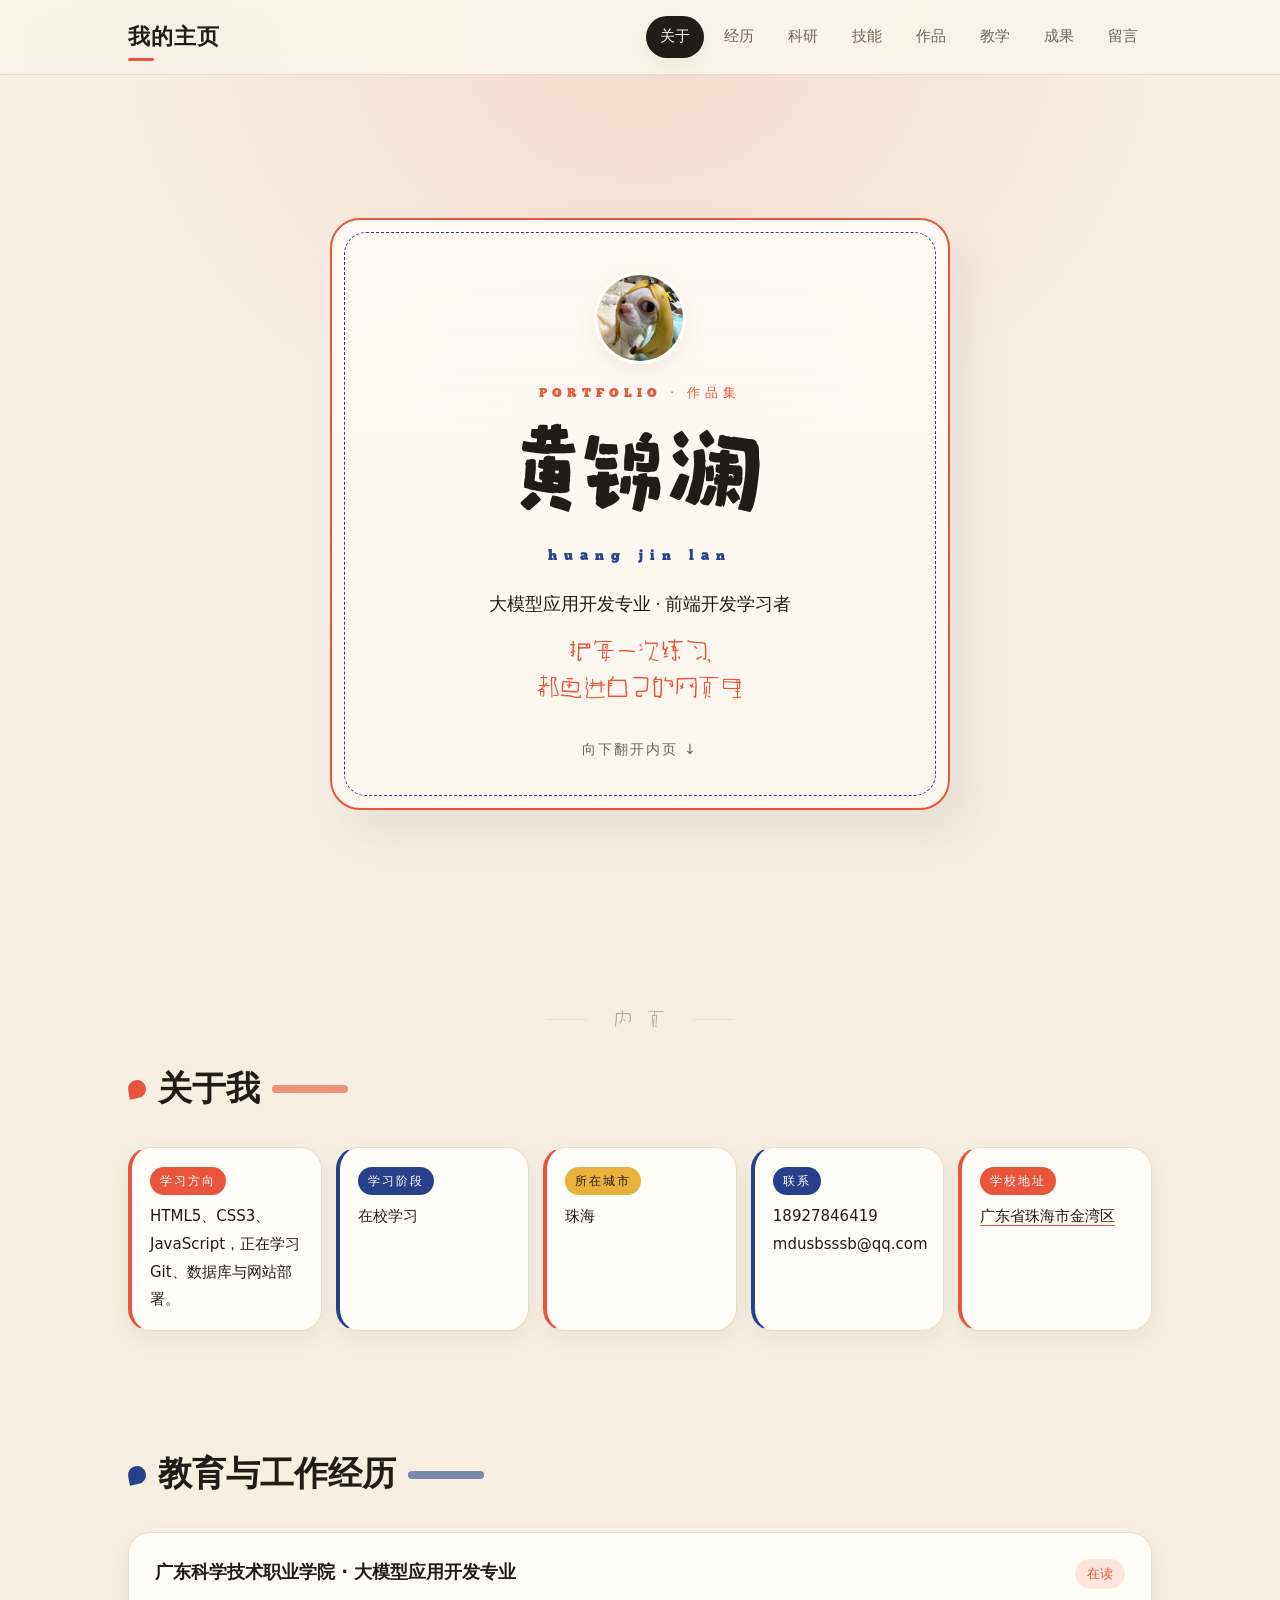
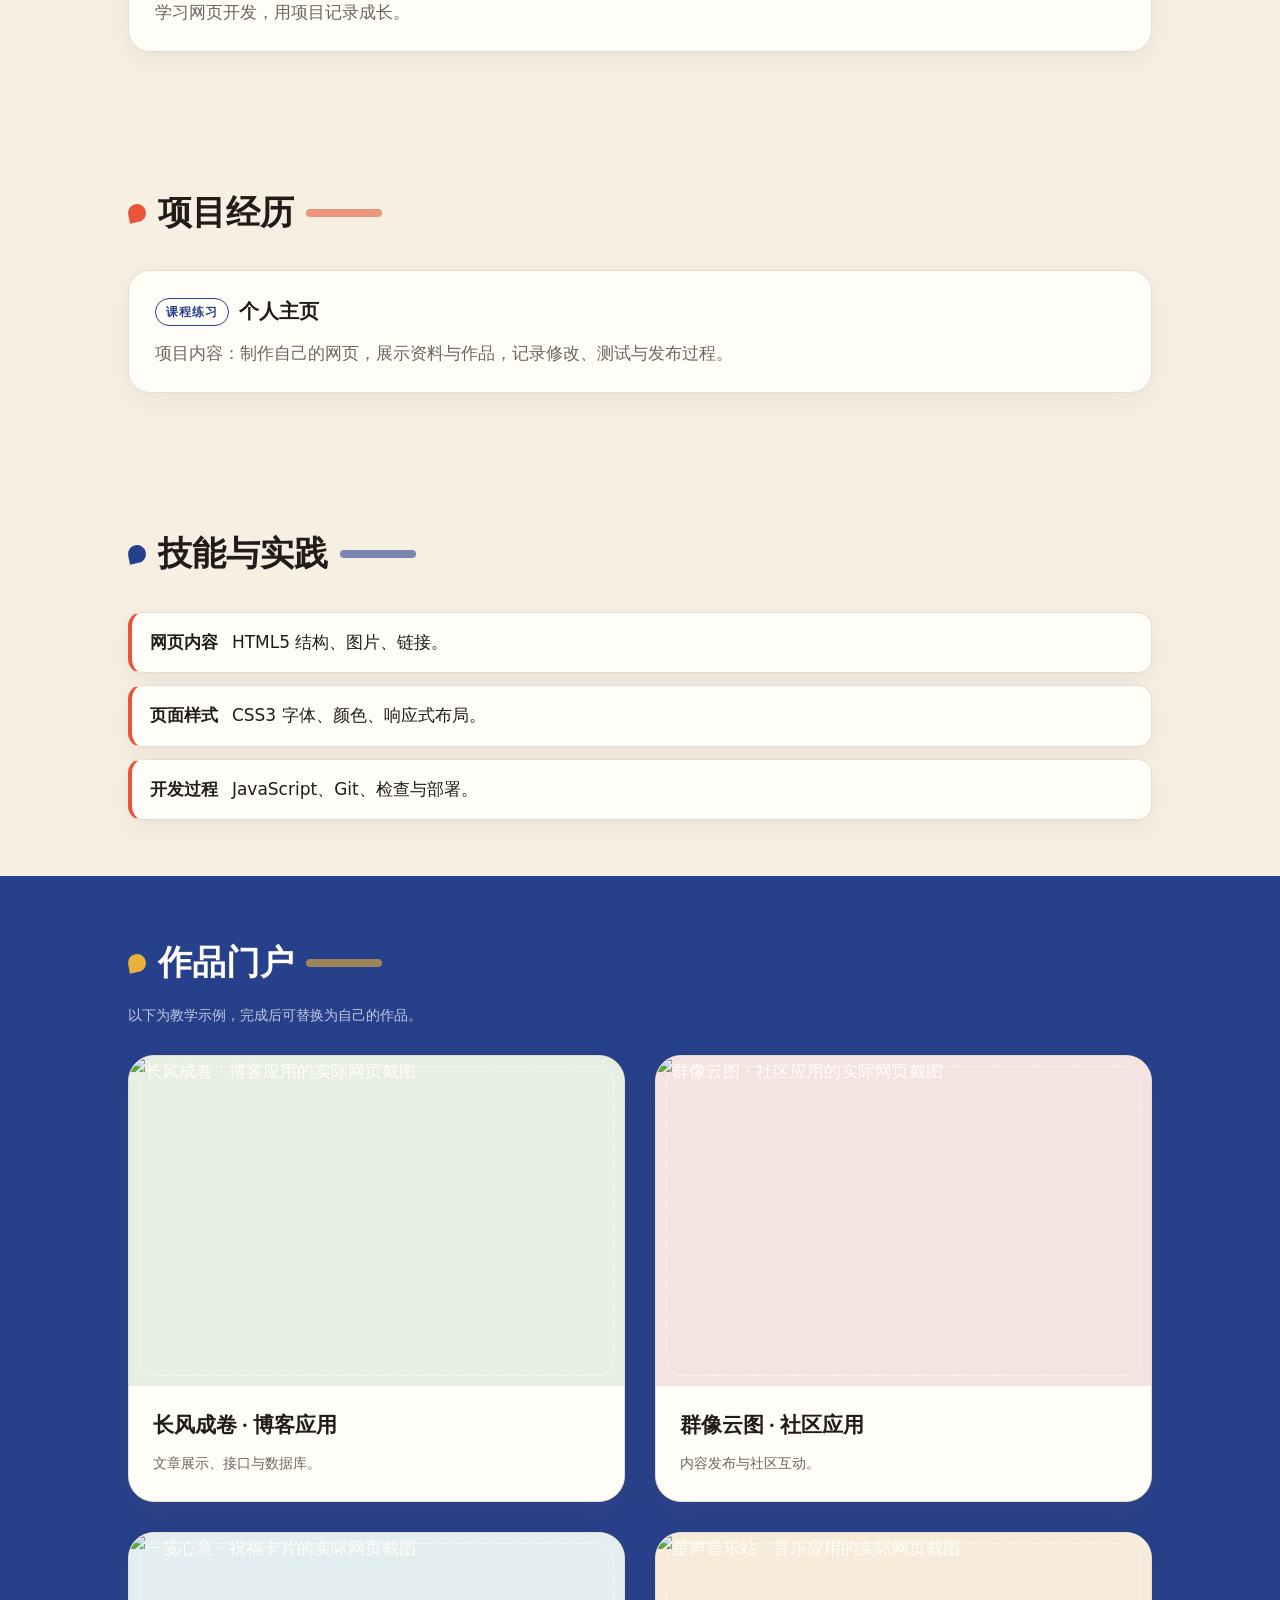
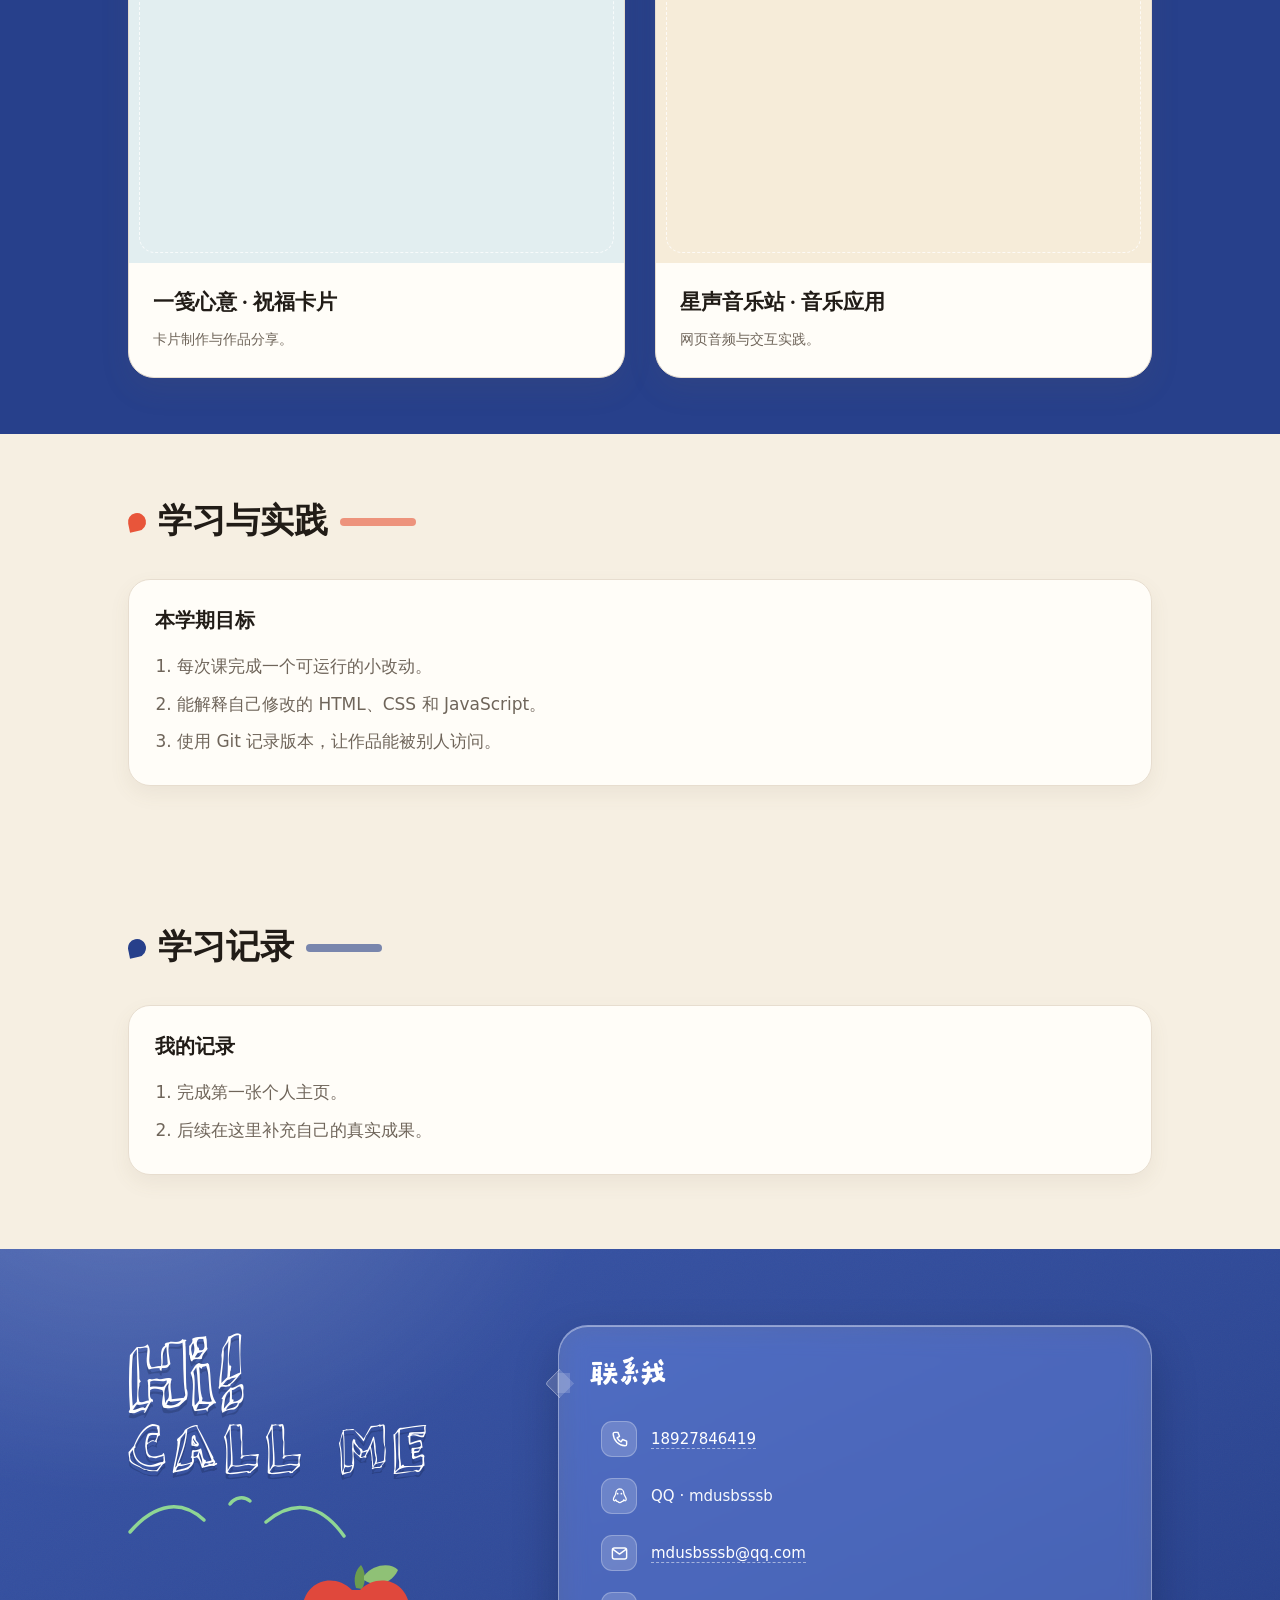
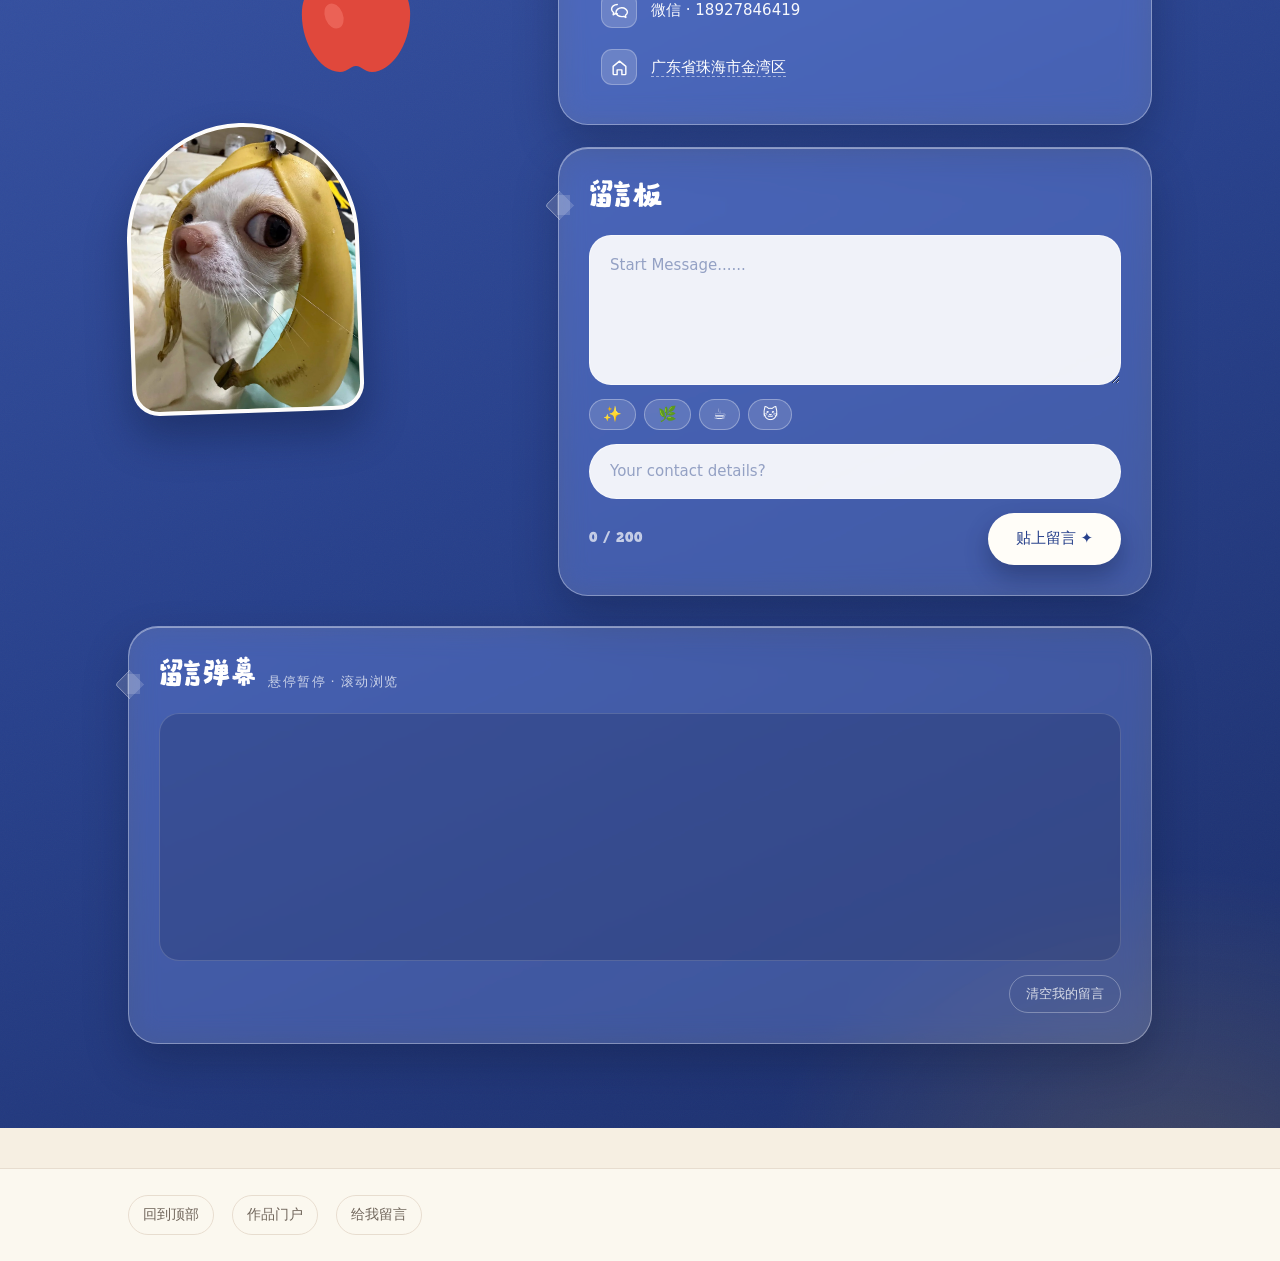
==== index.html @ c36e7c61 "大修改" ====
<!DOCTYPE html>
<html lang="zh-CN">
 <head>
  <meta charset="utf-8"/>
  <meta content="width=device-width, initial-scale=1" name="viewport"/>
  <meta content="noindex, nofollow" name="robots"/>
  <meta content="课程练习：个人介绍、技能与作品门户。" name="description"/>
  <title>
   我的个人主页
  </title>
  <link href="assets/favicon.svg" rel="icon" type="image/svg+xml"/>
  <!-- CSS 负责颜色、字体、布局；defer 让 JavaScript 在 HTML 解析完成后执行。 -->
  <link href="styles.css" rel="stylesheet"/>
  <!-- 第 3 课只新增这一张样式表，不覆盖前两课的 styles.css。 -->
  <link href="lesson-03-task.css" rel="stylesheet"/>
  <!-- 留言板区块样式（钴蓝毛玻璃面板） -->
  <link href="message-board.css" rel="stylesheet"/>
 
 </head>
 <body>
  <a class="skip-link" href="#main">
   跳到正文
  </a>
  <div aria-hidden="true" class="scroll-progress">
  </div>
  <header class="site-header">
   <div class="container header-inner">
    <a class="brand" href="#about">
     我的主页
    </a>
    <!-- href="#栏目ID" 是原生锚点：即使不加载 JavaScript，也能跳到对应栏目。 -->
    <nav aria-label="主导航">
     <a href="#about">
      关于
     </a>
     <a href="#experience">
      经历
     </a>
     <a href="#projects">
      科研
     </a>
     <a href="#skills">
      技能
     </a>
     <a href="#portfolio">
      作品
     </a>
     <a href="#teaching">
      教学
     </a>
     <a href="#publications">
      成果
     </a>
     <a href="#message">
      留言
     </a>
    </nav>
   </div>
  </header>
  <main id="main">
   <!-- HTML 练习：修改姓名、研究方向、照片路径和联系方式。 -->
   <!-- 首页 = 书封面：只放封面信息，详细资料在内页 -->
   <section class="book-cover" id="about">
    <div class="cover-frame">
     <img alt="黄锦澜照片" class="cover-avatar" height="92" src="tx.jpg" width="92"/>
     <span class="cover-kicker">
      PORTFOLIO · 作品集
     </span>
     <h1 class="cover-title">
      黄锦澜
     </h1>
     <p class="cover-pinyin">
      huang jin lan
     </p>
     <p class="cover-role">
      大模型应用开发专业 · 前端开发学习者
     </p>
     <p class="cover-tag">
      把每一次练习，<br/>都画进自己的网页里
     </p>
     <a class="cover-scroll" href="#profile">
      向下翻开内页 ↓
     </a>
    </div>
   </section>

   <!-- 内页：关于我（原首页的详细资料移到这里） -->
   <section class="section" id="profile">
    <div class="container">
     <p class="inside-lead">
      <span>
      </span>
      内 页
      <span>
      </span>
     </p>
     <header class="section-heading">
      <h2>
       关于我
      </h2>
     </header>
     <div class="profile-details">
      <div>
       <span class="phone">
        学习方向
       </span>
       <p>
        HTML5、CSS3、JavaScript，正在学习 Git、数据库与网站部署。
       </p>
      </div>
      <div>
       <span class="phone">
        学习阶段
       </span>
       <p>
        在校学习
       </p>
      </div>
      <div>
       <span class="phone">
        所在城市
       </span>
       <p>
        珠海
       </p>
      </div>
      <div>
       <span class="phone">
        联系
       </span>
       <p>
        18927846419 <br/>
        mdusbsssb@qq.com
       </p>
      </div>
      <div>
       <span class="phone">
        学校地址
       </span>
       <p>
        <a href="https://j.map.baidu.com/e6/IQd" target="_blank" rel="noopener">广东省珠海市金湾区</a>
       </p>
      </div>
     </div>
    </div>
   </section>
   <!-- 每个栏目复用 section → container → 标题/内容 的结构，统一由 CSS 控制样式。 -->
   <section class="section" id="experience">
    <div class="container">
     <header class="section-heading">
      <h2>
       教育与工作经历
      </h2>
     </header>
     <div class="section-content">
      <!-- TASK-HTML：复制 experience-item 可增加一条自己的经历。 -->
      <div class="experience-item">
       <p class="experience-heading">
        <strong>
         广东科学技术职业学院 · 大模型应用开发专业
        </strong>
        <time>
         在读
        </time>
       </p>
       <p class="experience-detail">
        学习网页开发，用项目记录成长。
       </p>
      </div>
     </div>
    </div>
   </section>
   <section class="section" id="projects">
    <div class="container">
     <header class="section-heading">
      <h2>
       项目经历
      </h2>
     </header>
     <div class="section-content">
      <article class="research-item">
       <h3>
        <time>
         课程练习
        </time>
        个人主页
       </h3>
       <p>
        项目内容：制作自己的网页，展示资料与作品，记录修改、测试与发布过程。
       </p>
      </article>
     </div>
    </div>
   </section>
   <section class="section" id="skills">
    <div class="container">
     <header class="section-heading">
      <h2>
       技能与实践
      </h2>
     </header>
     <div class="section-content">
      <ul class="skills-list">
       <li>
        <strong>
         网页内容
        </strong>
        HTML5 结构、图片、链接。
       </li>
       <li>
        <strong>
         页面样式
        </strong>
        CSS3 字体、颜色、响应式布局。
       </li>
       <li>
        <strong>
         开发过程
        </strong>
        JavaScript、Git、检查与部署。
       </li>
      </ul>
     </div>
    </div>
   </section>
   <section class="section" id="portfolio">
    <div class="container">
     <header class="section-heading">
      <h2>
       作品门户
      </h2>
      <p class="works-notice">
       以下为教学示例，完成后可替换为自己的作品。
      </p>
     </header>
     <ol class="portfolio-list">
      <li class="work-card work-blog">
       <a href="https://ffd-p2-blog.netlify.app/" rel="noopener noreferrer" target="_blank">
        <div class="work-cover">
         <img alt="长风成卷 · 博客应用的实际网页截图" decoding="async" height="800" src="assets/work-blog.png" width="1200"/>
        </div>
        <div class="work-copy">
         <h3>
          长风成卷 · 博客应用
         </h3>
         <p>
          文章展示、接口与数据库。
         </p>
        </div>
       </a>
      </li>
      <li class="work-card work-community">
       <a href="https://ffd-p3-community.netlify.app/" rel="noopener noreferrer" target="_blank">
        <div class="work-cover">
         <img alt="群像云图 · 社区应用的实际网页截图" decoding="async" height="800" src="assets/work-community.png" width="1200"/>
        </div>
        <div class="work-copy">
         <h3>
          群像云图 · 社区应用
         </h3>
         <p>
          内容发布与社区互动。
         </p>
        </div>
       </a>
      </li>
      <li class="work-card work-greeting-card">
       <a href="https://ffd-p4-greeting-card.netlify.app/" rel="noopener noreferrer" target="_blank">
        <div class="work-cover">
         <img alt="一笺心意 · 祝福卡片的实际网页截图" decoding="async" height="800" src="assets/work-greeting-card.png" width="1200"/>
        </div>
        <div class="work-copy">
         <h3>
          一笺心意 · 祝福卡片
         </h3>
         <p>
          卡片制作与作品分享。
         </p>
        </div>
       </a>
      </li>
      <li class="work-card work-music-station">
       <a href="https://ffd-p5-music-station.netlify.app/" rel="noopener noreferrer" target="_blank">
        <div class="work-cover">
         <img alt="星声音乐站 · 音乐应用的实际网页截图" decoding="async" height="800" src="assets/work-music-station.png" width="1200"/>
        </div>
        <div class="work-copy">
         <h3>
          星声音乐站 · 音乐应用
         </h3>
         <p>
          网页音频与交互实践。
         </p>
        </div>
       </a>
      </li>
     </ol>
    </div>
   </section>
   <section class="section" id="teaching">
    <div class="container">
     <header class="section-heading">
      <h2>
       学习与实践
      </h2>
     </header>
     <div class="section-content">
      <div class="teaching-group">
       <h3>
        本学期目标
       </h3>
       <ol>
        <li>
         每次课完成一个可运行的小改动。
        </li>
        <li>
         能解释自己修改的 HTML、CSS 和 JavaScript。
        </li>
        <li>
         使用 Git 记录版本，让作品能被别人访问。
        </li>
       </ol>
      </div>
     </div>
    </div>
   </section>
   <section class="section" id="publications">
    <div class="container">
     <header class="section-heading">
      <h2>
       学习记录
      </h2>
     </header>
     <div class="section-content">
      <div class="publication-group">
       <h3>
        我的记录
       </h3>
       <ol class="references">
        <li>
         完成第一张个人主页。
        </li>
        <li>
         后续在这里补充自己的真实成果。
        </li>
       </ol>
      </div>
     </div>
    </div>
   </section>
   <!-- 留言板：钴蓝底 + 毛玻璃气泡面板（参考小红书「米饼」的作品） -->
   <section class="section message-section" id="message">
    <div class="container">
     <div class="message-board">
      <!-- 左：招呼语 + 手绘涂鸦 + 照片 -->
      <div class="mb-hello">
       <p class="mb-hi">
        Hi!
       </p>
       <p class="mb-callme">
        CALL ME
       </p>
       <svg aria-hidden="true" class="mb-doodle" viewBox="0 0 230 54">
        <path d="M8 40c26-30 52-32 74-12" fill="none" stroke="#8fd694" stroke-linecap="round" stroke-width="3.5"/>
        <path d="M222 44c-24-34-52-36-78-14" fill="none" stroke="#8fd694" stroke-linecap="round" stroke-width="3.5"/>
        <path d="M108 12c5-7 14-8 20-3" fill="none" stroke="#8fd694" stroke-linecap="round" stroke-width="3.5"/>
       </svg>
       <svg aria-hidden="true" class="mb-apple" viewBox="0 0 124 130">
        <path d="M62 34c-3-9-1-17 5-23 5 7 5 17 1 24z" fill="#6b9c4f"/>
        <path d="M70 22c10-13 28-13 34-6-6 14-23 18-34 10z" fill="#8fc176"/>
        <path d="M58 36C40 18 10 26 8 56c-2 32 18 62 38 62 8 0 10-6 16-6s8 6 16 6c20 0 40-30 38-62-2-30-32-38-50-20z" fill="#e0483c"/>
        <ellipse cx="40" cy="62" fill="#f4796c" opacity="0.55" rx="9" ry="13" transform="rotate(-22 40 62)"/>
       </svg>
       <figure class="mb-photo">
        <img alt="黄锦澜照片" height="290" src="tx.jpg" width="232"/>
       </figure>
      </div>
      <!-- 右：两块毛玻璃面板 -->
      <div class="mb-panels">
       <section aria-labelledby="mb-contact-title" class="glass-panel mb-contact">
        <h3 class="mb-panel-title" id="mb-contact-title">
         联系我
        </h3>
        <ul class="mb-contact-list">
         <li>
          <span class="mb-ico">
           <svg aria-hidden="true" fill="none" stroke="currentColor" stroke-linecap="round" stroke-linejoin="round" stroke-width="1.8" viewBox="0 0 24 24">
            <path d="M6 3h4l2 5-3 2a12 12 0 0 0 5 5l2-3 5 2v4a2 2 0 0 1-2 2A16 16 0 0 1 4 5a2 2 0 0 1 2-2z"/>
           </svg>
          </span>
          <span>
           <a href="tel:18927846419">18927846419</a>
          </span>
         </li>
         <li>
          <span class="mb-ico">
           <svg aria-hidden="true" fill="none" stroke="currentColor" stroke-linecap="round" stroke-linejoin="round" stroke-width="1.6" viewBox="0 0 24 24">
            <path d="M12 2.5c3.1 0 5.4 2.3 5.4 5.2 0 1.5.6 2.5 1.5 3.7.9 1.3 1.6 2.7 1.6 4.2 0 1-.5 1.9-1.4 1.9-.7 0-1.2-.6-1.6-1.4-.4 1.4-1.5 2.3-2.6 2.3h-.2c-.6.9-1.4 1.4-2.3 1.4s-1.7-.5-2.3-1.4h-.2c-1.1 0-2.2-.9-2.6-2.3-.4.8-.9 1.4-1.6 1.4-.9 0-1.4-.9-1.4-1.9 0-1.5.7-2.9 1.6-4.2.9-1.2 1.5-2.2 1.5-3.7 0-2.9 2.3-5.2 5.4-5.2z"/>
            <path d="M9.6 8.4h.01M14.4 8.4h.01" stroke-width="2.2"/>
           </svg>
          </span>
          <span>
           QQ · mdusbsssb
          </span>
         </li>
         <li>
          <span class="mb-ico">
           <svg aria-hidden="true" fill="none" stroke="currentColor" stroke-linecap="round" stroke-linejoin="round" stroke-width="1.8" viewBox="0 0 24 24">
            <rect height="14" rx="2.5" width="18" x="3" y="5"/>
            <path d="M3.8 6.8 12 12.8l8.2-6"/>
           </svg>
          </span>
          <span>
           <a href="mailto:mdusbsssb@qq.com">mdusbsssb@qq.com</a>
          </span>
         </li>
         <li>
          <span class="mb-ico">
           <svg aria-hidden="true" fill="none" stroke="currentColor" stroke-linecap="round" stroke-linejoin="round" stroke-width="1.8" viewBox="0 0 24 24">
            <path d="M9.2 4.4C5.2 4.4 2 7 2 10.2c0 1.8 1 3.4 2.6 4.5L4 17.4l2.9-1.5c.7.2 1.5.3 2.3.3"/>
            <path d="M14.8 8.6c3.9 0 7.2 2.4 7.2 5.4 0 1.7-1 3.2-2.5 4.2l.5 2.6-2.8-1.4c-.7.2-1.5.3-2.4.3-3.9 0-7.2-2.4-7.2-5.4s3.3-5.7 7.2-5.7z"/>
           </svg>
          </span>
          <span>
           微信 · 18927846419
          </span>
         </li>
         <li>
          <span class="mb-ico">
           <svg aria-hidden="true" fill="none" stroke="currentColor" stroke-linecap="round" stroke-linejoin="round" stroke-width="1.8" viewBox="0 0 24 24">
            <path d="M4 10.6 12 4l8 6.6V20a1 1 0 0 1-1 1h-4v-6H9v6H5a1 1 0 0 1-1-1z"/>
           </svg>
          </span>
          <span>
           <a href="https://j.map.baidu.com/e6/IQd" rel="noopener" target="_blank">广东省珠海市金湾区</a>
          </span>
         </li>
        </ul>
       </section>
       <section aria-labelledby="mb-leave-title" class="glass-panel mb-leave">
        <h3 class="mb-panel-title" id="mb-leave-title">
         留言板
        </h3>
        <form class="mb-form" novalidate="">
         <label class="sr-only" for="mb-message">
          留言内容
         </label>
         <textarea id="mb-message" maxlength="200" name="message" placeholder="Start Message......" required=""></textarea>
         <div aria-label="快捷表情" class="mb-emoji" role="group">
          <button data-emoji="✨" type="button">
           ✨
          </button>
          <button data-emoji="🌿" type="button">
           🌿
          </button>
          <button data-emoji="☕" type="button">
           ☕
          </button>
          <button data-emoji="🐱" type="button">
           🐱
          </button>
         </div>
         <label class="sr-only" for="mb-contact">
          你的联系方式
         </label>
         <input id="mb-contact" maxlength="40" name="contact" placeholder="Your contact details?"/>
         <p class="mb-error" hidden="">
          先写点内容再贴上来吧～
         </p>
         <div class="mb-form-foot">
          <span class="mb-count">
           <span data-count="">
            0
           </span>
           / 200
          </span>
          <button class="mb-submit" type="submit">
           贴上留言 ✦
          </button>
         </div>
        </form>
       </section>
      </div>
     </div>
     <!-- 留言弹幕：横向滚动、不显示留言人信息 -->
     <section aria-labelledby="mb-list-title" class="glass-panel mb-list-panel">
      <h3 class="mb-panel-title" id="mb-list-title">
       留言弹幕
       <small>
        悬停暂停 · 滚动浏览
       </small>
      </h3>
      <div aria-hidden="true" class="mb-danmaku">
      </div>
      <ol class="mb-stream" data-msg-stream="">
      </ol>
      <p class="mb-reset-row">
       <button class="mb-reset" type="button">
        清空我的留言
       </button>
      </p>
     </section>
    </div>
   </section>
  </main>
  <footer>
   <div class="container footer-inner">
    <a href="#about">
     回到顶部
    </a>
    <a href="#portfolio">
     作品门户
    </a>
    <a href="#message">
     给我留言
    </a>
   </div>
  </footer>
  <button aria-label="回到封面" class="to-cover" type="button">
   ↑
  </button>
  <div aria-live="polite" class="mb-toast" role="status">
  </div>
  <script defer="" src="script.js">
  </script>
 </body>
</html>

<!-- 本课任务详见课堂任务.md。 -->
---- styles.css ----
/* =========================================================
   韩系绘画风 · 简约个人主页
   设计语言：奶咖底 + 手绘感柔色 + 留白 + 圆润卡片
   ========================================================= */

/* 衬线标题字（项目自带，已正确打包 woff2） */
@font-face {
  font-family: "Noto Serif SC";
  src: url("assets/noto-serif-sc-400.woff2") format("woff2");
  font-weight: 400;
  font-display: swap;
}
@font-face {
  font-family: "Noto Serif SC";
  src: url("assets/noto-serif-sc-600.woff2") format("woff2");
  font-weight: 600;
  font-display: swap;
}

/* 现成手写 / 笔刷字体（项目自带 ttf/otf，按真实格式声明才能加载） */
@font-face {
  font-family: "TeaHand";                 /* 福禄灵感·喝茶体（圆润手写） */
  src: url("FuLuLingGanHeChaTi-2.ttf") format("truetype");
  font-display: swap;
}
@font-face {
  font-family: "BrushWide";               /* 香蕉宽猫刷·灵感体（粗笔刷） */
  src: url("XiangJiaoKuanMaoShuaLingGanTi-2.ttf") format("truetype");
  font-display: swap;
}
@font-face {
  font-family: "ChunkPrint";              /* Chunk Five Print（英文展示体） */
  src: url("Chunk\ Five\ Print.otf") format("opentype");
  font-display: swap;
}

/* ---------- 设计变量 ---------- */
:root {
  /* 米白纸面（高级撞色的底） */
  --bg: #f6efe2;
  --bg-soft: #efe6d4;
  --paper: #fffdf8;

  /* 近黑墨字（深底撞色用） */
  --ink: #211c17;
  --ink-soft: #6f655a;
  --ink-faint: #b3a899;

  /* 高级撞色：朱红 × 钴蓝（冷暖对撞），芥黄点缀 */
  --vermilion: #e8553a;   /* 朱红 */
  --cobalt: #27408b;      /* 钴蓝 */
  --mustard: #e8b23a;     /* 芥黄 */

  --line: #e7ddcf;     /* 浅描边 */
  --shadow: 18px 22px 40px rgba(120, 100, 78, 0.10);
  --shadow-sm: 0 8px 20px rgba(120, 100, 78, 0.08);

  --radius: 22px;
  --radius-lg: 34px;

  --serif: "Noto Serif SC", Georgia, "Songti SC", serif;
  --sans: "PingFang SC", "Hiragino Sans GB", "Microsoft YaHei",
    "Noto Sans SC", system-ui, sans-serif;
}

* { box-sizing: border-box; }

html { scroll-behavior: smooth; }

body {
  margin: 0;
  font: 17px/1.85 var(--sans);
  color: var(--ink);
  background: var(--bg);
  -webkit-font-smoothing: antialiased;
  position: relative;
  overflow-x: hidden;
}

/* 手绘感：底层柔色水彩晕 + 颗粒纸纹 */
body::before {
  content: "";
  position: fixed;
  inset: 0;
  z-index: -2;
  background:
    radial-gradient(42vw 42vw at 12% 8%, rgba(210, 154, 110, 0.16), transparent 60%),
    radial-gradient(38vw 38vw at 88% 18%, rgba(169, 199, 207, 0.18), transparent 60%),
    radial-gradient(46vw 46vw at 78% 88%, rgba(232, 194, 189, 0.16), transparent 62%),
    radial-gradient(40vw 40vw at 18% 82%, rgba(155, 176, 138, 0.15), transparent 60%);
  filter: blur(6px);
}
body::after {
  content: "";
  position: fixed;
  inset: 0;
  z-index: -1;
  pointer-events: none;
  opacity: 0.5;
  background-image: url("data:image/svg+xml,%3Csvg xmlns='http://www.w3.org/2000/svg' width='180' height='180'%3E%3Cfilter id='n'%3E%3CfeTurbulence type='fractalNoise' baseFrequency='0.85' numOctaves='2' stitchTiles='stitch'/%3E%3C/filter%3E%3Crect width='100%25' height='100%25' filter='url(%23n)' opacity='0.045'/%3E%3C/svg%3E");
}

img { max-width: 100%; height: auto; display: block; }

.container { max-width: 1080px; margin: 0 auto; padding: 0 28px; }

a { color: var(--vermilion); text-decoration: none; transition: color 0.2s ease; }
a:hover { color: #b87d4d; }

/* ---------- 跳转链接（无障碍） ---------- */
.skip-link {
  position: absolute;
  left: -999px;
  top: 0;
  background: var(--ink);
  color: var(--paper);
  padding: 10px 18px;
  border-radius: 0 0 12px 0;
  z-index: 50;
}
.skip-link:focus { left: 0; }

/* =========================================================
   页头 / 导航
   ========================================================= */
.site-header {
  position: sticky;
  top: 0;
  z-index: 40;
  background: rgba(250, 245, 238, 0.78);
  backdrop-filter: blur(10px);
  border-bottom: 1px solid var(--line);
}
.header-inner {
  display: flex;
  align-items: center;
  justify-content: space-between;
  gap: 20px;
  padding: 16px 28px;
  flex-wrap: wrap;
}
.brand {
  font-family: var(--serif);
  font-weight: 600;
  font-size: 22px;
  letter-spacing: 1px;
  color: var(--ink);
  position: relative;
}
.brand::after {
  content: "";
  position: absolute;
  left: 0;
  bottom: -4px;
  width: 26px;
  height: 3px;
  border-radius: 3px;
  background: var(--vermilion);
}
.site-header nav {
  display: flex;
  flex-wrap: wrap;
  gap: 6px;
}
.site-header nav a {
  color: var(--ink-soft);
  font-size: 15px;
  padding: 7px 14px;
  border-radius: 999px;
  transition: background 0.2s ease, color 0.2s ease;
}
.site-header nav a:hover {
  background: var(--paper);
  color: var(--ink);
  box-shadow: var(--shadow-sm);
}

/* =========================================================
   首页 · 书封面（只放封面信息，详情在内页）
   ========================================================= */
.book-cover {
  min-height: 94vh;
  display: flex;
  align-items: center;
  justify-content: center;
  padding: 96px 28px 64px;
  position: relative;
  perspective: 1200px;
  /* 米白纸面 + 顶部一抹朱红光，像封面烫印 */
  background:
    radial-gradient(58vw 50vw at 50% -6%, rgba(232, 85, 58, 0.12), transparent 70%),
    var(--bg);
}
.cover-frame {
  position: relative;
  width: min(620px, 100%);
  text-align: center;
  padding: 52px 40px 44px;
  border: 2px solid var(--vermilion);
  border-radius: 30px;
  background: linear-gradient(180deg, rgba(255, 253, 248, 0.82), rgba(255, 253, 248, 0.5));
  box-shadow: var(--shadow);
  transform-style: preserve-3d;
  transition: transform 0.25s ease;
  will-change: transform;
}
/* 封面压线：内描边，像精装书书衣（钴蓝，与朱红撞色） */
.cover-frame::before {
  content: "";
  position: absolute;
  inset: 12px;
  border: 1px dashed var(--cobalt);
  border-radius: 22px;
  pointer-events: none;
}
.cover-avatar {
  width: 92px;
  height: 92px;
  border-radius: 50%;
  object-fit: cover;
  margin: 0 auto 18px;
  border: 3px solid var(--paper);
  box-shadow: var(--shadow-sm);
}
.cover-kicker {
  display: block;
  font-family: "ChunkPrint", var(--sans);
  letter-spacing: 5px;
  font-size: 13px;
  color: var(--vermilion);
  margin: 0 0 16px;
}
.cover-title {
  font-family: "BrushWide", "TeaHand", var(--serif);
  font-weight: 400;
  font-size: clamp(58px, 13vw, 110px);
  line-height: 1;
  margin: 0;
  color: var(--ink);
}
.cover-pinyin {
  font-family: "ChunkPrint", var(--sans);
  letter-spacing: 7px;
  text-transform: lowercase;
  color: var(--cobalt);
  font-size: 14px;
  margin: 12px 0 18px;
}
.cover-role {
  font-family: var(--serif);
  font-size: 18px;
  color: var(--ink);
  margin: 0 0 12px;
}
.cover-tag {
  font-family: "TeaHand", var(--serif);
  font-size: 23px;
  color: var(--vermilion);
  margin: 0;
  line-height: 1.6;
}
.cover-scroll {
  display: inline-block;
  margin-top: 30px;
  font-size: 14px;
  letter-spacing: 2px;
  color: var(--ink-soft);
  animation: coverBob 2.4s ease-in-out infinite;
}
.cover-scroll:hover { color: var(--vermilion); }
@keyframes coverBob {
  0%, 100% { transform: translateY(0); }
  50% { transform: translateY(6px); }
}
@media (prefers-reduced-motion: reduce) {
  .cover-scroll { animation: none; }
}

/* 内页起始引导条 */
.inside-lead {
  text-align: center;
  color: var(--ink-faint);
  font-family: "TeaHand", var(--serif);
  font-size: 18px;
  letter-spacing: 2px;
  padding: 8px 0 4px;
}
.inside-lead span {
  display: inline-block;
  width: 40px;
  height: 1px;
  background: var(--line);
  vertical-align: middle;
  margin: 0 12px;
}

/* 资料小卡 */
.research-direction { margin-top: 40px; }
.profile-details {
  display: grid;
  grid-template-columns: repeat(auto-fit, minmax(190px, 1fr));
  gap: 14px;
}
.profile-details > div {
  background: var(--paper);
  border: 1px solid var(--line);
  border-left: 4px solid var(--vermilion);
  border-radius: var(--radius);
  padding: 16px 18px;
  box-shadow: var(--shadow-sm);
  transition: transform 0.2s ease;
}
.profile-details > div:nth-child(even) { border-left-color: var(--cobalt); }
.profile-details > div:hover { transform: translateY(-3px); }
.profile-details span.phone {
  display: inline-block;
  font-size: 12px;
  letter-spacing: 2px;
  color: #fff;
  background: var(--vermilion);
  padding: 3px 10px;
  border-radius: 999px;
  margin-bottom: 8px;
}
.profile-details > div:nth-child(even) span.phone { background: var(--cobalt); }
.profile-details > div:nth-child(3) span.phone { background: var(--mustard); color: var(--ink); }
.profile-details p { margin: 0; font-size: 15px; color: var(--ink); }
.profile-details a { color: var(--ink); border-bottom: 1px solid var(--vermilion); }
.profile-details a:hover { color: var(--vermilion); }

/* =========================================================
   通用栏目
   ========================================================= */
.section { padding: 56px 0; position: relative; }
.section-heading { margin-bottom: 26px; }
.section-heading h2 {
  font-family: var(--serif);
  font-weight: 600;
  font-size: clamp(26px, 3.4vw, 34px);
  margin: 0;
  color: var(--ink);
  display: inline-flex;
  align-items: center;
  gap: 12px;
}
/* 编辑感标记：每栏目换撞色，粗一点更有力量 */
.section-heading h2::before {
  content: "";
  width: 18px;
  height: 18px;
  border-radius: 50% 50% 50% 0;
  transform: rotate(-12deg);
  background: var(--accent, var(--vermilion));
  flex: 0 0 auto;
}
.section-heading h2::after {
  content: "";
  flex: 0 0 auto;
  width: 76px;
  height: 8px;
  border-radius: 8px;
  background: var(--accent, var(--vermilion));
  opacity: 0.6;
}
.works-notice { color: var(--ink-faint); font-size: 14px; margin: 8px 0 0; }

/* 栏目强调色轮流：朱红 / 钴蓝 对撞，芥黄点到为止 */
#profile      .section-heading h2 { --accent: var(--vermilion); }
#experience   .section-heading h2 { --accent: var(--cobalt); }
#projects     .section-heading h2 { --accent: var(--vermilion); }
#skills       .section-heading h2 { --accent: var(--cobalt); }
#portfolio    .section-heading h2 { --accent: var(--mustard); }
#teaching     .section-heading h2 { --accent: var(--vermilion); }
#publications .section-heading h2 { --accent: var(--cobalt); }

/* 作品区：整块钴蓝撞色面板（强对比，高级感） */
#portfolio {
  background: var(--cobalt);
  color: var(--paper);
}
#portfolio .section-heading h2 { color: var(--paper); }
#portfolio .works-notice { color: rgba(255, 255, 255, 0.72); }

/* 内容卡（经历 / 科研 / 教学 / 成果 通用） */
.experience-item,
.research-item,
.teaching-group,
.publication-group {
  background: var(--paper);
  border: 1px solid var(--line);
  border-radius: var(--radius);
  padding: 22px 26px;
  box-shadow: var(--shadow-sm);
  margin-bottom: 18px;
  position: relative;
}
.experience-heading {
  display: flex;
  align-items: baseline;
  justify-content: space-between;
  gap: 16px;
  flex-wrap: wrap;
  margin: 0 0 8px;
}
.experience-heading strong { font-size: 18px; color: var(--ink); }
.experience-heading time {
  font-size: 13px;
  color: var(--vermilion);
  background: rgba(232, 85, 58, 0.14);
  padding: 3px 12px;
  border-radius: 999px;
}
.experience-detail,
.research-item p { color: var(--ink-soft); margin: 0; }

.research-item h3 {
  font-family: var(--serif);
  font-size: 20px;
  color: var(--ink);
  margin: 0 0 8px;
  display: flex;
  align-items: center;
  gap: 10px;
  flex-wrap: wrap;
}
.research-item h3 time {
  font-family: var(--sans);
  font-size: 12px;
  letter-spacing: 1px;
  color: var(--cobalt);
  border: 1px solid var(--cobalt);
  padding: 2px 10px;
  border-radius: 999px;
}

/* 技能列表 */
.skills-list { list-style: none; padding: 0; margin: 0; display: grid; gap: 12px; }
.skills-list li {
  background: var(--paper);
  border: 1px solid var(--line);
  border-left: 4px solid var(--vermilion);
  border-radius: 14px;
  padding: 14px 18px;
  box-shadow: var(--shadow-sm);
}
.skills-list strong { color: var(--ink); margin-right: 8px; }

/* 教学 / 成果 列表 */
.teaching-group h3,
.publication-group h3 {
  font-family: var(--serif);
  font-size: 20px;
  margin: 0 0 12px;
  color: var(--ink);
}
.teaching-group ol,
.references { margin: 0; padding-left: 22px; color: var(--ink-soft); }
.teaching-group li,
.references li { margin: 6px 0; }

/* =========================================================
   页脚
   ========================================================= */
footer {
  margin-top: 40px;
  border-top: 1px solid var(--line);
  background: rgba(255, 253, 249, 0.6);
}
.footer-inner {
  display: flex;
  gap: 18px;
  padding: 26px 28px;
  flex-wrap: wrap;
}
.footer-inner a {
  color: var(--ink-soft);
  font-size: 14px;
  padding: 6px 14px;
  border-radius: 999px;
  border: 1px solid var(--line);
}
.footer-inner a:hover { background: var(--paper); color: var(--ink); }

/* =========================================================
   互动设计：滚动揭示 / 进度条 / 导航高亮 / 卡片光斑 / 悬浮按钮
   ========================================================= */
/* 顶部滚动进度条 */
.scroll-progress {
  position: fixed;
  top: 0; left: 0;
  height: 3px;
  width: 0;
  background: var(--vermilion);
  z-index: 60;
  transition: width 0.1s linear;
}
/* 导航当前栏目高亮 */
.site-header nav a.active {
  background: var(--ink);
  color: var(--paper);
  box-shadow: var(--shadow-sm);
}
/* 滚动揭示：仅在启用 JS 时先隐藏，保证无脚本也能正常阅读 */
html.js .reveal {
  opacity: 0;
  transform: translateY(28px);
  transition: opacity 0.7s ease, transform 0.7s ease;
}
html.js .reveal.in {
  opacity: 1;
  transform: none;
}
/* 作品卡：3D 倾斜容器 + 跟随鼠标光斑 */
.portfolio-list { perspective: 1000px; }
.work-card {
  position: relative;
  transform-style: preserve-3d;
}
.work-card::after {
  content: "";
  position: absolute;
  inset: 0;
  border-radius: inherit;
  background: radial-gradient(240px circle at var(--mx, 50%) var(--my, 50%), rgba(255, 255, 255, 0.4), transparent 60%);
  opacity: 0;
  transition: opacity 0.3s ease;
  pointer-events: none;
}
.work-card:hover::after { opacity: 1; }
/* 回到封面悬浮按钮 */
.to-cover {
  position: fixed;
  right: 22px;
  bottom: 22px;
  width: 50px;
  height: 50px;
  border: none;
  border-radius: 50%;
  background: var(--ink);
  color: var(--paper);
  font-size: 20px;
  line-height: 1;
  display: grid;
  place-items: center;
  cursor: pointer;
  box-shadow: var(--shadow);
  opacity: 0;
  transform: translateY(12px) scale(0.9);
  transition: opacity 0.3s ease, transform 0.3s ease, background 0.2s ease;
  pointer-events: none;
  z-index: 55;
}
.to-cover.show {
  opacity: 1;
  transform: none;
  pointer-events: auto;
}
.to-cover:hover { background: var(--vermilion); }

/* =========================================================
   响应式
   ========================================================= */
@media (max-width: 720px) {
  .book-cover { padding: 84px 20px 48px; min-height: 90vh; }
  .header-inner { justify-content: center; }
}

@media (prefers-reduced-motion: reduce) {
  * { scroll-behavior: auto; }
  * { transition: none !important; }
  html.js .reveal { opacity: 1; transform: none; }
}
---- lesson-03-task.css ----
/*
 * 项目 1 · 第 3 课 · 作品门户样式（已升级为韩系绘画风）
 * 保留网格布局；卡片视觉改为奶咖纸卡 + 柔色主题。
 */

/* 两列网格（桌面） */
.portfolio-list {
  display: grid;
  grid-template-columns: repeat(2, minmax(0, 1fr));
  gap: 30px;
  list-style: none;
  padding: 0;
  margin: 0;
}

/* 作品卡：纸感圆角卡 */
.work-card {
  overflow: hidden;
  background: var(--paper, #fffdf9);
  border: 1px solid var(--line, #e7ddcf);
  border-radius: 26px;
  box-shadow: 0 12px 30px rgba(120, 100, 78, 0.10);
  transition: transform 220ms ease, box-shadow 220ms ease;
}
.work-card a {
  display: block;
  color: inherit;
  text-decoration: none;
}

/* 封面：柔色底 + 轻微内描边，营造手绘相框感 */
.work-cover {
  display: block;
  aspect-ratio: 3 / 2;
  overflow: hidden;
  background: var(--tint, #edf1ea);
  position: relative;
}
.work-cover::after {
  content: "";
  position: absolute;
  inset: 10px;
  border: 1.5px dashed rgba(255, 255, 255, 0.75);
  border-radius: 16px;
  pointer-events: none;
}
.work-cover img {
  width: 100%;
  height: 100%;
  object-fit: cover;
  transition: transform 320ms ease;
}
.work-card:hover .work-cover img,
.work-card:focus-within .work-cover img {
  transform: scale(1.05);
}

.work-copy { padding: 20px 24px 24px; }
.work-copy h3 {
  font-family: var(--serif, Georgia, serif);
  font-size: 21px;
  color: var(--ink, #4a4138);
  margin: 0 0 6px;
}
.work-copy p { margin: 0; color: var(--ink-soft, #847a6e); font-size: 14px; }

/* 悬停：柔和上浮 + 阴影加深 */
.work-card:hover,
.work-card:focus-within {
  transform: translateY(-6px);
  box-shadow: 0 20px 44px rgba(120, 100, 78, 0.16);
}

/* 每张作品一个柔色主题（样式丰富但不杂乱） */
.work-blog         { --tint: #e7efe2; }   /* 鼠尾草 */
.work-community    { --tint: #f4e3e0; }   /* 豆沙粉 */
.work-greeting-card{ --tint: #e2eef0; }   /* 雾霾蓝 */
.work-music-station{ --tint: #f6ecd9; }   /* 奶油黄 */

/* 小屏：单列 */
@media (max-width: 640px) {
  .portfolio-list {
    grid-template-columns: 1fr;
  }
}

@media (prefers-reduced-motion: reduce) {
  .work-card,
  .work-cover img { transition: none; }
}
---- message-board.css ----
/* =========================================================
   留言板 · 蓝色毛玻璃面板（参考小红书「米饼」的作品）
   设计要点：钴蓝底 + 毛玻璃圆角面板 + 气泡尾巴 + 手写招呼语
   ========================================================= */

/* 泡泡展示字（项目自带，之前没用上） */
@font-face {
  font-family: "Dumb3D";
  src: url("3Dumb.ttf") format("truetype");
  font-display: swap;
}

/* 屏幕阅读器可见、视觉隐藏 */
.sr-only {
  position: absolute;
  width: 1px;
  height: 1px;
  padding: 0;
  margin: -1px;
  overflow: hidden;
  clip: rect(0 0 0 0);
  white-space: nowrap;
  border: 0;
}

/* =========================================================
   区块外壳：整块钴蓝（撞色里“冷”的一侧）
   ========================================================= */
.message-section {
  padding: 76px 0 84px;
  color: var(--paper);
  background:
    radial-gradient(58vw 42vw at 10% -6%, rgba(255, 255, 255, 0.18), transparent 62%),
    radial-gradient(52vw 40vw at 92% 104%, rgba(232, 178, 58, 0.18), transparent 62%),
    linear-gradient(155deg, #3a56a8 0%, var(--cobalt) 52%, #1b2e6b 100%);
  position: relative;
}
/* 纸纹颗粒，避免大块纯色发“塑料” */
.message-section::before {
  content: "";
  position: absolute;
  inset: 0;
  pointer-events: none;
  opacity: 0.5;
  background-image: url("data:image/svg+xml,%3Csvg xmlns='http://www.w3.org/2000/svg' width='180' height='180'%3E%3Cfilter id='n'%3E%3CfeTurbulence type='fractalNoise' baseFrequency='0.9' numOctaves='2' stitchTiles='stitch'/%3E%3C/filter%3E%3Crect width='100%25' height='100%25' filter='url(%23n)' opacity='0.06'/%3E%3C/svg%3E");
}
.message-section > .container { position: relative; z-index: 1; }

/* 两栏：左边招呼 + 照片，右边玻璃面板 */
.message-board {
  display: grid;
  grid-template-columns: minmax(0, 0.8fr) minmax(0, 1.2fr);
  gap: 34px;
  align-items: start;
  margin-bottom: 30px;
}

/* =========================================================
   左栏：Hi! CALL ME
   ========================================================= */
.mb-hello {
  position: sticky;
  top: 96px;
  padding-top: 6px;
}
.mb-hi {
  font-family: "Dumb3D", "ChunkPrint", var(--sans);
  font-size: clamp(52px, 8vw, 88px);
  line-height: 0.9;
  margin: 0 0 4px;
  color: #fff;
  text-shadow: 0 5px 0 rgba(9, 18, 44, 0.22);
}
.mb-callme {
  font-family: "Dumb3D", "ChunkPrint", var(--sans);
  font-size: clamp(34px, 5.4vw, 58px);
  line-height: 1.1;
  letter-spacing: 6px;
  margin: 0;
  color: #fff;
  text-shadow: 0 5px 0 rgba(9, 18, 44, 0.22);
}
.mb-doodle {
  display: block;
  width: min(230px, 78%);
  height: auto;
  margin: 14px 0 4px -6px;
}
/* 苹果：参考图里的红苹果，悬停轻轻晃一下 */
.mb-apple {
  width: clamp(84px, 20vw, 124px);
  height: auto;
  margin: 4px 0 10px 42%;
  transform-origin: 50% 100%;
  transition: transform 0.4s cubic-bezier(0.34, 1.56, 0.64, 1);
}
.mb-hello:hover .mb-apple { transform: rotate(-10deg) translateY(-6px); }

/* 照片：圆顶相框 + 手作微倾 */
.mb-photo {
  margin: 18px 0 0;
  width: min(232px, 74%);
  aspect-ratio: 4 / 5;
  border-radius: 120px 120px 28px 28px;
  overflow: hidden;
  border: 4px solid rgba(255, 255, 255, 0.9);
  box-shadow: 0 22px 42px rgba(6, 14, 40, 0.34);
  transform: rotate(-2deg);
  transition: transform 0.35s ease;
  background: var(--bg-soft);
}
.mb-photo:hover { transform: rotate(0deg) scale(1.02); }
.mb-photo img { width: 100%; height: 100%; object-fit: cover; }

/* =========================================================
   右栏：毛玻璃面板（气泡造型）
   ========================================================= */
.mb-panels { display: grid; gap: 22px; }
.glass-panel {
  position: relative;
  background: rgba(255, 255, 255, 0.16);
  border: 1px solid rgba(255, 255, 255, 0.34);
  border-radius: 30px;
  padding: 26px 30px 30px;
  backdrop-filter: blur(14px) saturate(130%);
  -webkit-backdrop-filter: blur(14px) saturate(130%);
  box-shadow:
    0 20px 44px rgba(6, 14, 40, 0.26),
    inset 0 1px 0 rgba(255, 255, 255, 0.4);
  transition: transform 0.3s ease, box-shadow 0.3s ease, background 0.3s ease;
}
.glass-panel:hover {
  background: rgba(255, 255, 255, 0.21);
  box-shadow:
    0 26px 52px rgba(6, 14, 40, 0.3),
    inset 0 1px 0 rgba(255, 255, 255, 0.5);
}
/* 气泡尾巴：指向左边的招呼语（两块拼出来，接缝无痕） */
.glass-panel::before {
  content: "";
  position: absolute;
  left: -2px;
  top: 47px;
  width: 13px;
  height: 20px;
  background: rgba(255, 255, 255, 0.16);
  pointer-events: none;
}
.glass-panel::after {
  content: "";
  position: absolute;
  left: -10px;
  top: 47px;
  width: 20px;
  height: 20px;
  background: rgba(255, 255, 255, 0.16);
  border-left: 1px solid rgba(255, 255, 255, 0.34);
  border-bottom: 1px solid rgba(255, 255, 255, 0.34);
  border-radius: 0 0 0 4px;
  transform: rotate(45deg);
  pointer-events: none;
}
/* 悬停时面板变亮，尾巴跟着一起变，免得接缝露馅 */
.glass-panel:hover::before,
.glass-panel:hover::after { background: rgba(255, 255, 255, 0.21); }

.mb-panel-title {
  font-family: "BrushWide", "TeaHand", var(--serif);
  font-weight: 400;
  font-size: clamp(26px, 3.4vw, 34px);
  line-height: 1.3;
  color: #fff;
  margin: 0 0 16px;
  display: flex;
  align-items: baseline;
  gap: 12px;
  flex-wrap: wrap;
}
.mb-panel-title small {
  font-family: "ChunkPrint", var(--sans);
  font-size: 13px;
  letter-spacing: 1.5px;
  color: rgba(255, 255, 255, 0.72);
}

/* =========================================================
   联系我
   ========================================================= */
.mb-contact { transform-style: preserve-3d; transition: transform 0.25s ease; }
.mb-contact-list { list-style: none; margin: 0; padding: 0; display: grid; gap: 3px; }
.mb-contact-list li {
  display: flex;
  align-items: center;
  gap: 14px;
  padding: 9px 12px;
  border-radius: 14px;
  font-size: 15px;
  color: rgba(255, 255, 255, 0.96);
  transition: background 0.2s ease, transform 0.2s ease;
}
.mb-contact-list li:hover {
  background: rgba(255, 255, 255, 0.16);
  transform: translateX(5px);
}
.mb-ico {
  flex: 0 0 auto;
  width: 36px;
  height: 36px;
  display: grid;
  place-items: center;
  border-radius: 11px;
  background: rgba(255, 255, 255, 0.18);
  border: 1px solid rgba(255, 255, 255, 0.26);
  color: #fff;
}
.mb-ico svg { width: 19px; height: 19px; display: block; }
.mb-contact-list a { color: #fff; border-bottom: 1px dashed rgba(255, 255, 255, 0.5); }
.mb-contact-list a:hover { color: var(--mustard); border-bottom-color: var(--mustard); }

/* =========================================================
   留言板表单
   ========================================================= */
.mb-form { display: grid; gap: 14px; }
.mb-form textarea,
.mb-form input {
  width: 100%;
  font: inherit;
  font-size: 15px;
  color: #22305e;
  background: rgba(255, 255, 255, 0.92);
  border: 1px solid rgba(255, 255, 255, 0.5);
  border-radius: 22px;
  padding: 16px 20px;
  transition: box-shadow 0.2s ease, border-color 0.2s ease, background 0.2s ease;
}
.mb-form textarea {
  min-height: 150px;
  line-height: 1.75;
  resize: vertical;
}
.mb-form input { border-radius: 999px; padding: 13px 20px; }
.mb-form textarea::placeholder,
.mb-form input::placeholder { color: #94a1c4; }
.mb-form textarea:focus,
.mb-form input:focus {
  outline: none;
  background: #fff;
  border-color: #fff;
  box-shadow: 0 0 0 4px rgba(255, 255, 255, 0.26);
}
/* 校验失败：抖一下 */
.mb-form textarea.invalid { animation: mbShake 0.4s ease; border-color: var(--vermilion); }
@keyframes mbShake {
  0%, 100% { transform: translateX(0); }
  25% { transform: translateX(-7px); }
  50% { transform: translateX(6px); }
  75% { transform: translateX(-3px); }
}
.mb-error {
  margin: 0;
  font-size: 13px;
  color: #ffd9d1;
}

/* 快捷表情 */
.mb-emoji { display: flex; gap: 8px; flex-wrap: wrap; }
.mb-emoji button {
  font: inherit;
  font-size: 15px;
  line-height: 1;
  padding: 7px 13px;
  border-radius: 999px;
  cursor: pointer;
  color: #fff;
  background: rgba(255, 255, 255, 0.14);
  border: 1px solid rgba(255, 255, 255, 0.32);
  transition: background 0.2s ease, transform 0.2s ease;
}
.mb-emoji button:hover { background: rgba(255, 255, 255, 0.32); transform: translateY(-2px) scale(1.06); }
.mb-emoji button:active { transform: scale(0.94); }

.mb-form-foot {
  display: flex;
  align-items: center;
  justify-content: space-between;
  gap: 14px;
  flex-wrap: wrap;
}
.mb-count {
  font-family: "ChunkPrint", var(--sans);
  font-size: 14px;
  letter-spacing: 1px;
  color: rgba(255, 255, 255, 0.7);
}
.mb-submit {
  font: inherit;
  font-size: 15px;
  cursor: pointer;
  color: var(--cobalt);
  background: var(--paper);
  border: none;
  border-radius: 999px;
  padding: 12px 28px;
  box-shadow: 0 12px 24px rgba(6, 14, 40, 0.3);
  transition: transform 0.2s ease, background 0.2s ease, color 0.2s ease;
}
.mb-submit:hover { transform: translateY(-2px); background: var(--mustard); color: var(--ink); }
.mb-submit:active { transform: translateY(0) scale(0.98); }

/* =========================================================
   留言弹幕：简约横向滚动，不显示留言人信息
   ========================================================= */
.mb-danmaku {
  position: relative;
  height: 248px;
  border-radius: 20px;
  background: rgba(8, 16, 44, 0.18);
  border: 1px solid rgba(255, 255, 255, 0.16);
  overflow: hidden;
}
.mb-bullet {
  position: absolute;
  left: 100%;
  top: 0;
  white-space: nowrap;
  font-size: 16px;
  line-height: 1;
  color: #fff;
  background: rgba(255, 255, 255, 0.12);
  border: 1px solid rgba(255, 255, 255, 0.2);
  border-radius: 999px;
  padding: 9px 18px;
  will-change: transform;
  animation: mb-fly var(--dur, 12s) linear forwards;
  pointer-events: none;
}
/* 自己刚贴的留言：芥黄高亮，闪一下 */
.mb-bullet.me {
  background: rgba(232, 178, 58, 0.28);
  border-color: rgba(232, 178, 58, 0.6);
  font-weight: 600;
}
@keyframes mb-fly {
  from { transform: translateX(0); }
  to { transform: translateX(var(--dist, -120vw)); }
}
/* 鼠标移上去整条弹幕暂停，方便看清 */
.mb-danmaku:hover .mb-bullet { animation-play-state: paused; }

/* 减弱动效：退化为纵向纯文本流（同样不显示留言人） */
.mb-stream {
  position: absolute;
  width: 1px;
  height: 1px;
  overflow: hidden;
  clip: rect(0 0 0 0);
  white-space: nowrap;
}
@media (prefers-reduced-motion: reduce) {
  .mb-danmaku { display: none; }
  .mb-stream {
    position: static;
    width: auto;
    height: auto;
    overflow: visible;
    clip: auto;
    white-space: normal;
    display: block;
    max-height: 248px;
    overflow-y: auto;
    margin: 0;
    padding: 0;
    list-style: none;
    color: rgba(255, 255, 255, 0.92);
    font-size: 15px;
    line-height: 2;
  }
  .mb-stream li {
    padding: 3px 4px;
    border-bottom: 1px dashed rgba(255, 255, 255, 0.14);
  }
}

/* 清空按钮（小字、低调） */
.mb-reset-row { margin: 14px 0 0; text-align: right; }
.mb-reset {
  font: inherit;
  font-size: 13px;
  cursor: pointer;
  color: rgba(255, 255, 255, 0.78);
  background: none;
  border: 1px solid rgba(255, 255, 255, 0.3);
  border-radius: 999px;
  padding: 6px 16px;
  transition: background 0.2s ease, color 0.2s ease;
}
.mb-reset:hover { background: rgba(255, 255, 255, 0.16); color: #fff; }

/* =========================================================
   提示条
   ========================================================= */
.mb-toast {
  position: fixed;
  left: 50%;
  bottom: 30px;
  transform: translate(-50%, 22px);
  padding: 12px 24px;
  border-radius: 999px;
  font-size: 14px;
  color: var(--paper);
  background: var(--ink);
  box-shadow: var(--shadow);
  opacity: 0;
  pointer-events: none;
  transition: opacity 0.3s ease, transform 0.3s ease;
  z-index: 70;
}
.mb-toast.show { opacity: 1; transform: translate(-50%, 0); }

/* =========================================================
   响应式 / 无障碍
   ========================================================= */
@media (max-width: 880px) {
  .message-board { grid-template-columns: 1fr; gap: 26px; }
  .mb-hello { position: static; text-align: left; }
  .mb-apple { margin-left: 46%; }
  .glass-panel { padding: 22px 22px 24px; border-radius: 26px; }
  /* 小屏尾巴改朝上，避免贴边被裁 */
  .glass-panel::before { left: 40px; top: -2px; width: 34px; height: 12px; }
  .glass-panel::after {
    left: 42px;
    top: -9px;
    transform: rotate(45deg);
    border-left: 1px solid rgba(255, 255, 255, 0.34);
    border-bottom: none;
    border-top: 1px solid rgba(255, 255, 255, 0.34);
    border-radius: 4px 0 0 0;
  }
}

@media (prefers-reduced-motion: reduce) {
  .mb-item,
  .glass-panel,
  .mb-photo { animation: none; transition: none; }
  .mb-hello:hover .mb-apple { transform: none; }
}
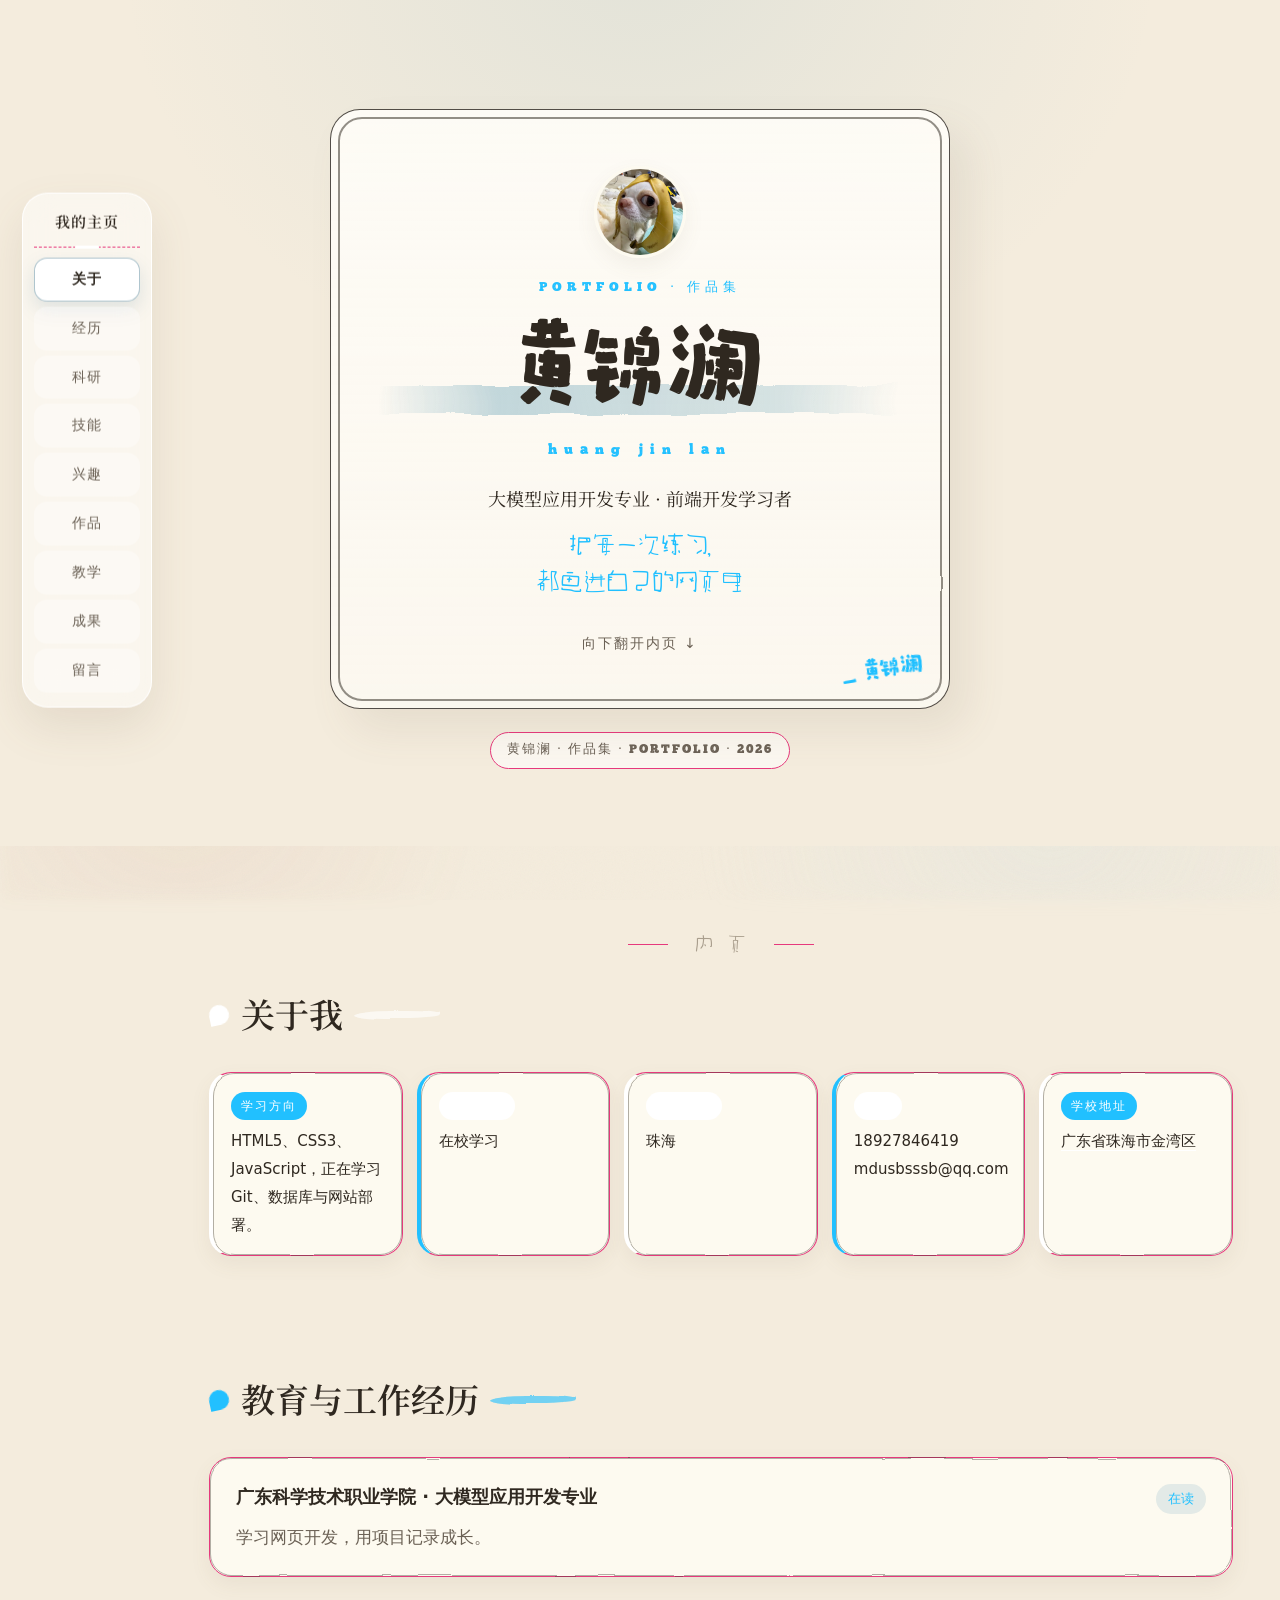
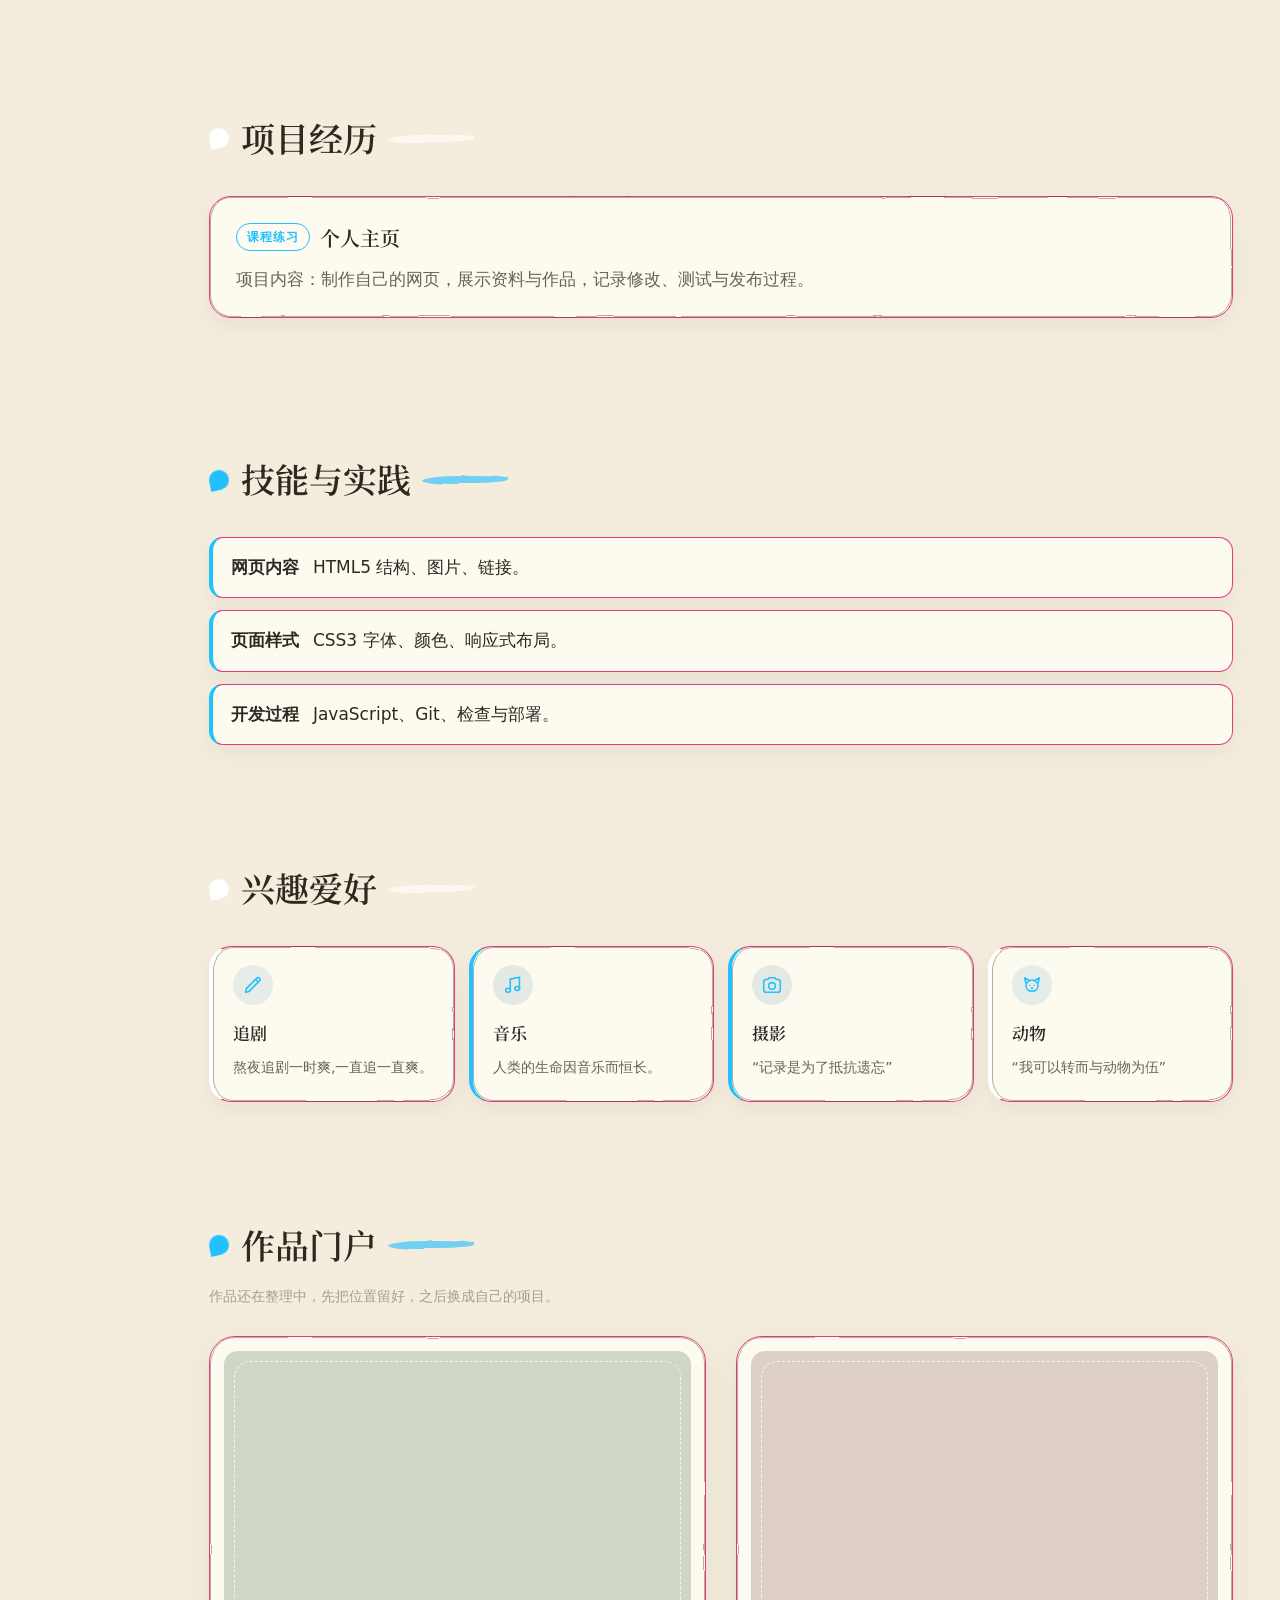
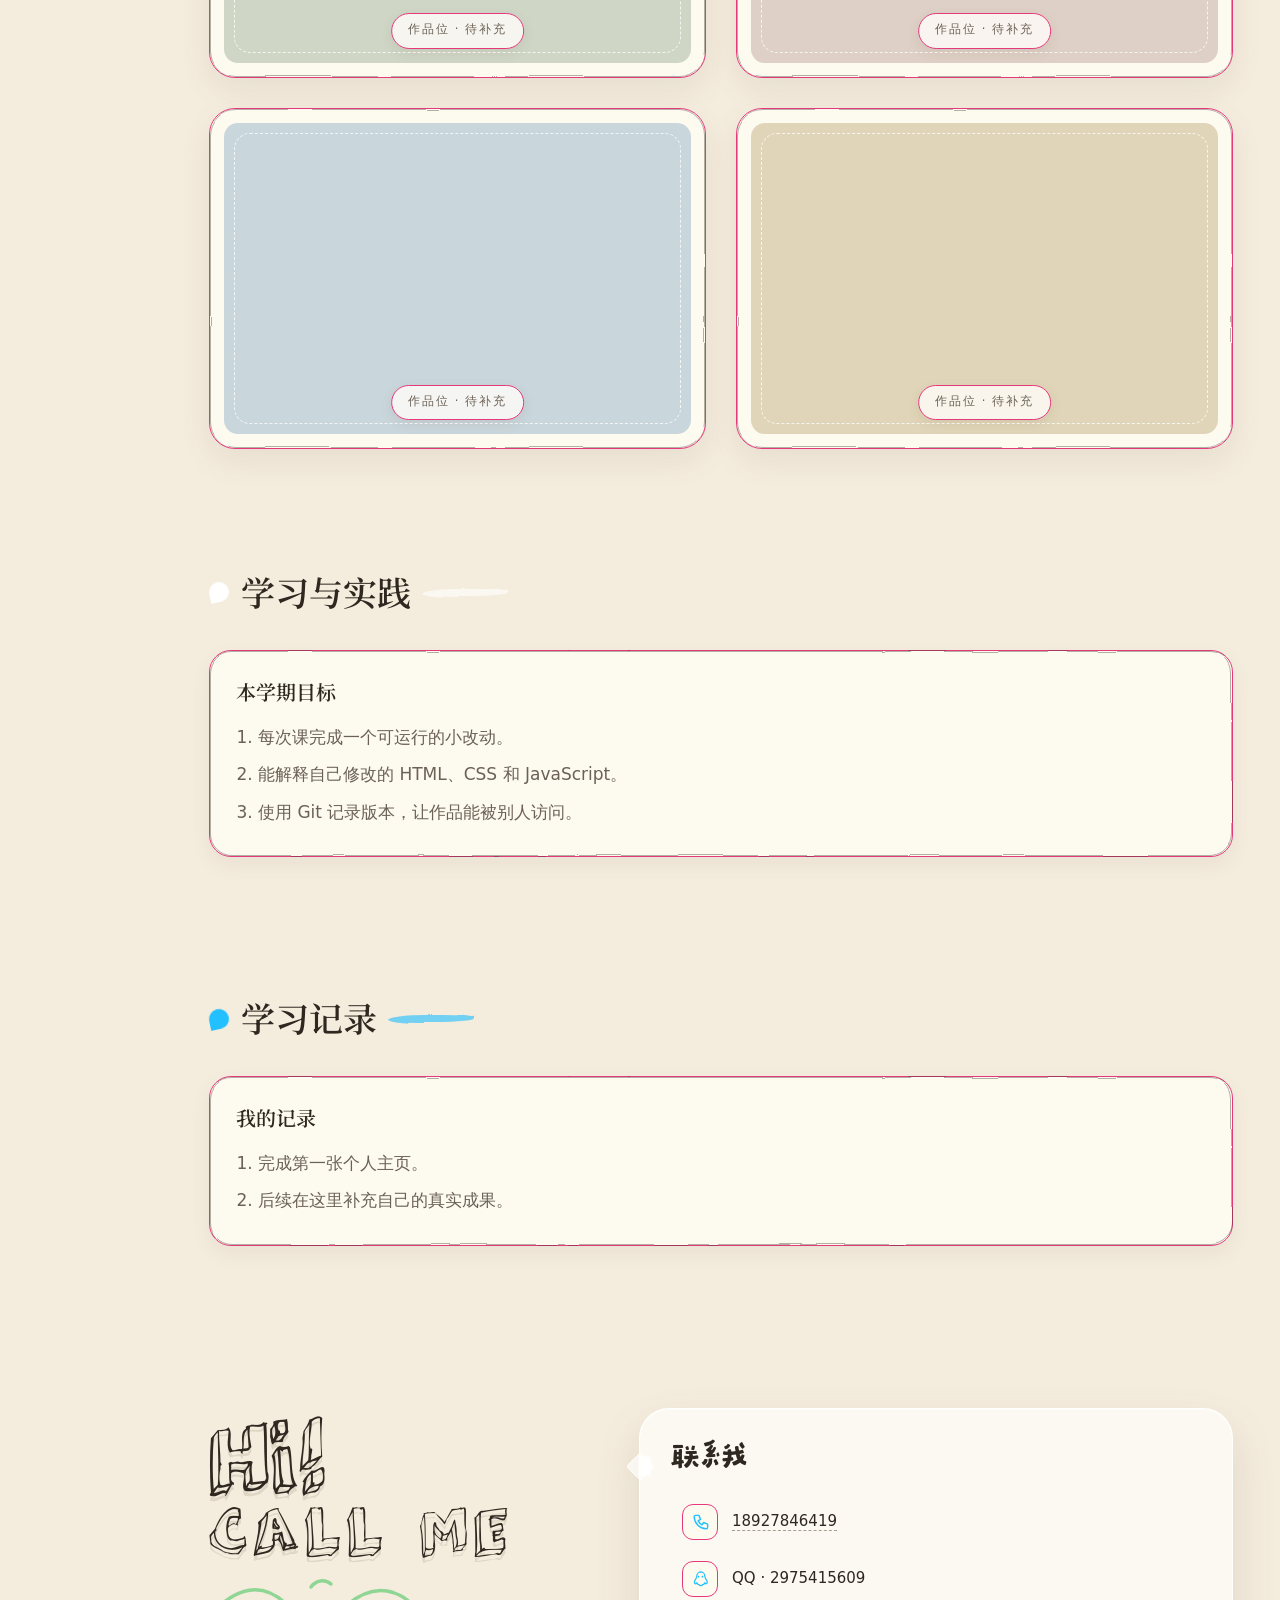
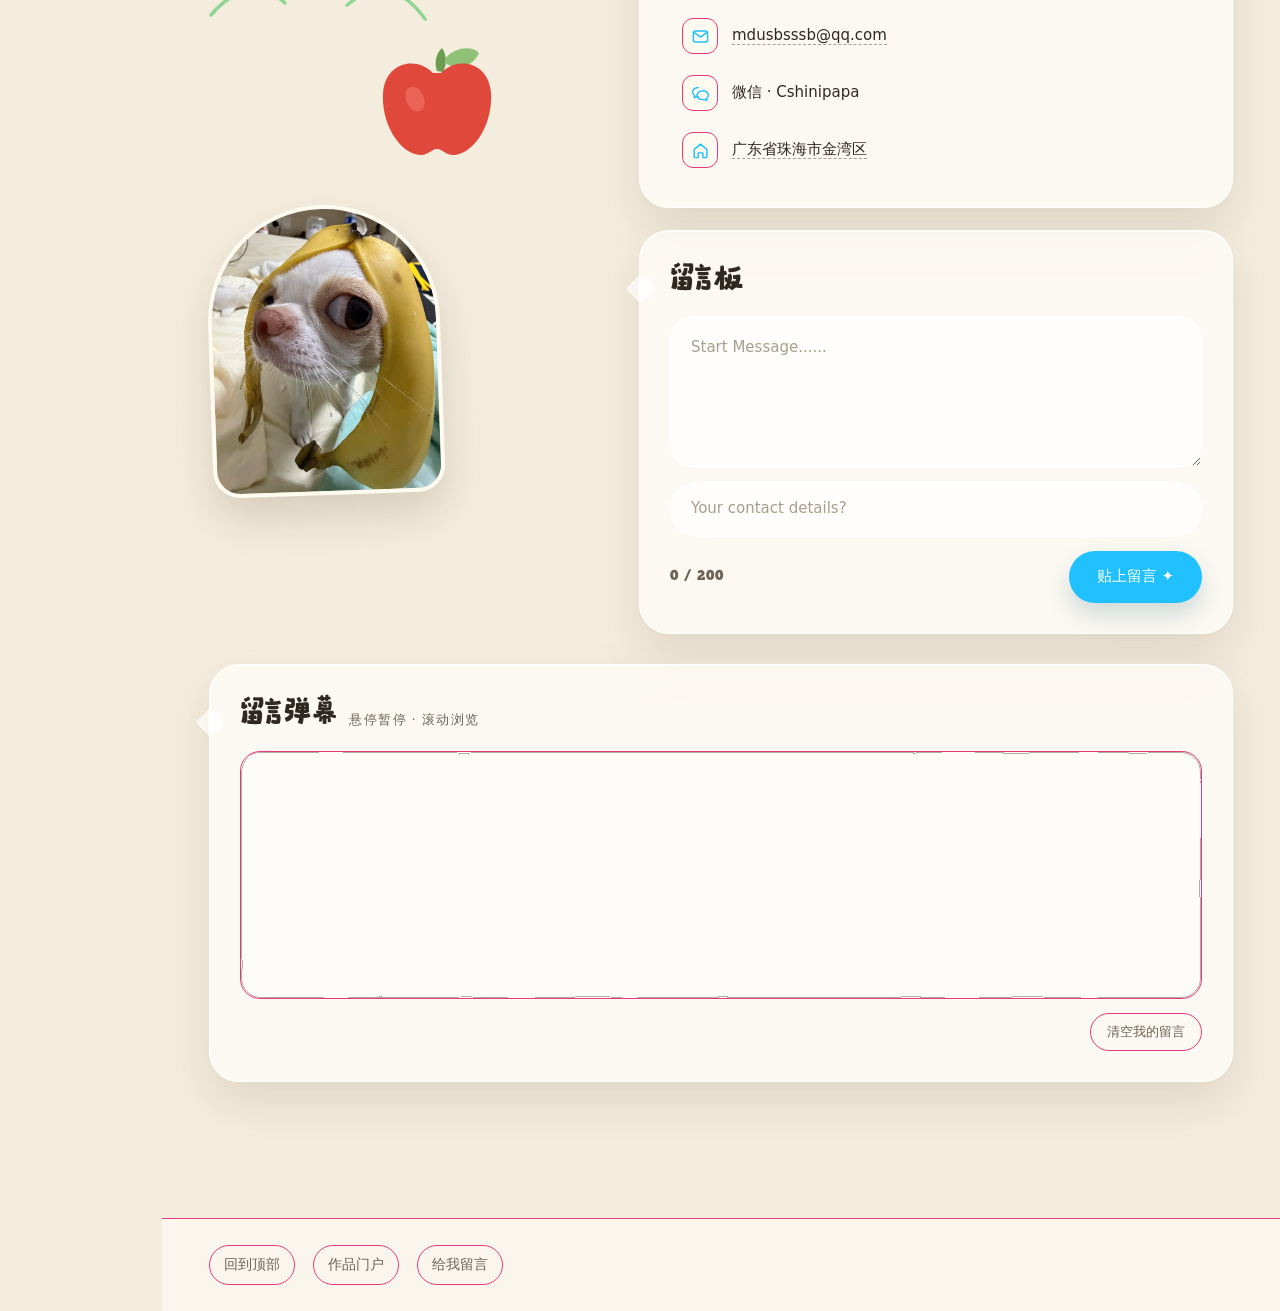
==== commit e47af382: "大修改" ====
--- a/index.html
+++ b/index.html
@@ -18,6 +18,21 @@
  
  </head>
  <body>
+  <!-- 手绘滤镜：pencil = 铅笔抖动描边；paint = 油画笔触洇染。供 CSS filter: url(#…) 引用 -->
+  <svg aria-hidden="true" focusable="false" height="0" style="position:absolute" width="0">
+   <filter id="pencil">
+    <feTurbulence baseFrequency="0.016" numOctaves="3" result="n" seed="7" type="fractalNoise"/>
+    <feDisplacementMap in="SourceGraphic" in2="n" scale="3.4" xChannelSelector="R" yChannelSelector="G"/>
+   </filter>
+   <filter id="pencil-soft">
+    <feTurbulence baseFrequency="0.01" numOctaves="2" result="n" seed="3" type="fractalNoise"/>
+    <feDisplacementMap in="SourceGraphic" in2="n" scale="2" xChannelSelector="R" yChannelSelector="G"/>
+   </filter>
+   <filter id="paint">
+    <feTurbulence baseFrequency="0.012 0.018" numOctaves="2" result="n" seed="11" type="fractalNoise"/>
+    <feDisplacementMap in="SourceGraphic" in2="n" scale="16" xChannelSelector="R" yChannelSelector="G"/>
+   </filter>
+  </svg>
   <a class="skip-link" href="#main">
    跳到正文
   </a>
@@ -41,6 +56,9 @@
      </a>
      <a href="#skills">
       技能
+     </a>
+     <a href="#interests">
+      兴趣
      </a>
      <a href="#portfolio">
       作品
@@ -81,7 +99,13 @@
      <a class="cover-scroll" href="#profile">
       向下翻开内页 ↓
      </a>
-    </div>
+     <span aria-hidden="true" class="cover-sign">
+      — 黄锦澜
+     </span>
+    </div>
+    <p class="cover-plate">
+     黄锦澜 · 作品集 · PORTFOLIO · 2026
+    </p>
    </section>
 
    <!-- 内页：关于我（原首页的详细资料移到这里） -->
@@ -223,6 +247,78 @@
      </div>
     </div>
    </section>
+   <!-- 兴趣爱好：纸卡网格，图标 + 一句话（内容可自行替换） -->
+   <section class="section" id="interests">
+    <div class="container">
+     <header class="section-heading">
+      <h2>
+       兴趣爱好
+      </h2>
+     </header>
+     <ul class="interest-list">
+      <li class="interest-card">
+       <span aria-hidden="true" class="interest-ico">
+        <svg fill="none" stroke="currentColor" stroke-linecap="round" stroke-linejoin="round" stroke-width="1.7" viewBox="0 0 24 24">
+         <path d="M4 20l3.5-.8L19 7.7a2.1 2.1 0 0 0-3-3L4.5 16.2z"/>
+         <path d="M15.4 6.2l2.4 2.4"/>
+        </svg>
+       </span>
+       <h3>
+        追剧
+       </h3>
+       <p>
+        熬夜追剧一时爽,一直追一直爽。
+       </p>
+      </li>
+      <li class="interest-card">
+       <span aria-hidden="true" class="interest-ico">
+        <svg fill="none" stroke="currentColor" stroke-linecap="round" stroke-linejoin="round" stroke-width="1.7" viewBox="0 0 24 24">
+         <path d="M9 17.5V5.6l10-2v11.9"/>
+         <ellipse cx="6.6" cy="17.8" rx="2.6" ry="2.2"/>
+         <ellipse cx="16.6" cy="15.8" rx="2.6" ry="2.2"/>
+        </svg>
+       </span>
+       <h3>
+        音乐
+       </h3>
+       <p>
+        人类的生命因音乐而恒长。
+       </p>
+      </li>
+      <li class="interest-card">
+       <span aria-hidden="true" class="interest-ico">
+        <svg fill="none" stroke="currentColor" stroke-linecap="round" stroke-linejoin="round" stroke-width="1.7" viewBox="0 0 24 24">
+         <path d="M3 8.5A2.5 2.5 0 0 1 5.5 6h2l1.3-2h6.4L16.5 6h2A2.5 2.5 0 0 1 21 8.5v9A2.5 2.5 0 0 1 18.5 20h-13A2.5 2.5 0 0 1 3 17.5z"/>
+         <circle cx="12" cy="13" r="3.6"/>
+        </svg>
+       </span>
+       <h3>
+        摄影
+       </h3>
+       <p>
+        “记录是为了抵抗遗忘”
+       </p>
+      </li>
+      <li class="interest-card">
+       <span aria-hidden="true" class="interest-ico">
+        <svg fill="none" stroke="currentColor" stroke-linecap="round" stroke-linejoin="round" stroke-width="1.7" viewBox="0 0 24 24">
+         <path d="M5.2 9.4 4 4.2l4.4 2.4"/>
+         <path d="M18.8 9.4 20 4.2l-4.4 2.4"/>
+         <path d="M12 6.6a6.6 6.6 0 0 1 6.6 6.6c0 3.3-3 5.6-6.6 5.6s-6.6-2.3-6.6-5.6A6.6 6.6 0 0 1 12 6.6z"/>
+         <path d="M9.6 12.6h.01M14.4 12.6h.01"/>
+         <path d="M11.2 15.2h1.6"/>
+        </svg>
+       </span>
+       <h3>
+        动物
+       </h3>
+       <p>
+        “我可以转而与动物为伍”
+       </p>
+      </li>
+     </ul>
+    </div>
+   </section>
    <section class="section" id="portfolio">
     <div class="container">
      <header class="section-heading">
@@ -230,69 +326,38 @@
        作品门户
       </h2>
       <p class="works-notice">
-       以下为教学示例，完成后可替换为自己的作品。
+       作品还在整理中，先把位置留好，之后换成自己的项目。
       </p>
      </header>
+     <!-- 卡片样式保留，示例作品内容已清空；有自己的作品时按下面对齐的结构补 a / img / h3 / p 即可。 -->
      <ol class="portfolio-list">
       <li class="work-card work-blog">
-       <a href="https://ffd-p2-blog.netlify.app/" rel="noopener noreferrer" target="_blank">
-        <div class="work-cover">
-         <img alt="长风成卷 · 博客应用的实际网页截图" decoding="async" height="800" src="assets/work-blog.png" width="1200"/>
-        </div>
-        <div class="work-copy">
-         <h3>
-          长风成卷 · 博客应用
-         </h3>
-         <p>
-          文章展示、接口与数据库。
-         </p>
-        </div>
-       </a>
+       <div class="work-cover">
+        <span class="work-slot">
+         作品位 · 待补充
+        </span>
+       </div>
       </li>
       <li class="work-card work-community">
-       <a href="https://ffd-p3-community.netlify.app/" rel="noopener noreferrer" target="_blank">
-        <div class="work-cover">
-         <img alt="群像云图 · 社区应用的实际网页截图" decoding="async" height="800" src="assets/work-community.png" width="1200"/>
-        </div>
-        <div class="work-copy">
-         <h3>
-          群像云图 · 社区应用
-         </h3>
-         <p>
-          内容发布与社区互动。
-         </p>
-        </div>
-       </a>
+       <div class="work-cover">
+        <span class="work-slot">
+         作品位 · 待补充
+        </span>
+       </div>
       </li>
       <li class="work-card work-greeting-card">
-       <a href="https://ffd-p4-greeting-card.netlify.app/" rel="noopener noreferrer" target="_blank">
-        <div class="work-cover">
-         <img alt="一笺心意 · 祝福卡片的实际网页截图" decoding="async" height="800" src="assets/work-greeting-card.png" width="1200"/>
-        </div>
-        <div class="work-copy">
-         <h3>
-          一笺心意 · 祝福卡片
-         </h3>
-         <p>
-          卡片制作与作品分享。
-         </p>
-        </div>
-       </a>
+       <div class="work-cover">
+        <span class="work-slot">
+         作品位 · 待补充
+        </span>
+       </div>
       </li>
       <li class="work-card work-music-station">
-       <a href="https://ffd-p5-music-station.netlify.app/" rel="noopener noreferrer" target="_blank">
-        <div class="work-cover">
-         <img alt="星声音乐站 · 音乐应用的实际网页截图" decoding="async" height="800" src="assets/work-music-station.png" width="1200"/>
-        </div>
-        <div class="work-copy">
-         <h3>
-          星声音乐站 · 音乐应用
-         </h3>
-         <p>
-          网页音频与交互实践。
-         </p>
-        </div>
-       </a>
+       <div class="work-cover">
+        <span class="work-slot">
+         作品位 · 待补充
+        </span>
+       </div>
       </li>
      </ol>
     </div>
@@ -400,7 +465,7 @@
            </svg>
           </span>
           <span>
-           QQ · mdusbsssb
+           QQ · 2975415609
           </span>
          </li>
          <li>
@@ -422,7 +487,7 @@
            </svg>
           </span>
           <span>
-           微信 · 18927846419
+           微信 · Cshinipapa
           </span>
          </li>
          <li>
@@ -446,20 +511,6 @@
           留言内容
          </label>
          <textarea id="mb-message" maxlength="200" name="message" placeholder="Start Message......" required=""></textarea>
-         <div aria-label="快捷表情" class="mb-emoji" role="group">
-          <button data-emoji="✨" type="button">
-           ✨
-          </button>
-          <button data-emoji="🌿" type="button">
-           🌿
-          </button>
-          <button data-emoji="☕" type="button">
-           ☕
-          </button>
-          <button data-emoji="🐱" type="button">
-           🐱
-          </button>
-         </div>
          <label class="sr-only" for="mb-contact">
           你的联系方式
          </label>
--- a/styles.css
+++ b/styles.css
@@ -1,6 +1,7 @@
 /* =========================================================
-   韩系绘画风 · 简约个人主页
-   设计语言：奶咖底 + 手绘感柔色 + 留白 + 圆润卡片
+   艺术感个人主页 · Tomasz Szmajda 式画廊画风
+   设计语言：复古旧纸米白 + 铅笔手绘线框 + 油画笔触 + 画廊装裱
+   + 浅湖蓝点缀（低饱和复古调，全站统一，不用高亮色）
    ========================================================= */
 
 /* 衬线标题字（项目自带，已正确打包 woff2） */
@@ -36,22 +37,29 @@
 
 /* ---------- 设计变量 ---------- */
 :root {
-  /* 米白纸面（高级撞色的底） */
-  --bg: #f6efe2;
-  --bg-soft: #efe6d4;
-  --paper: #fffdf8;
-
-  /* 近黑墨字（深底撞色用） */
-  --ink: #211c17;
-  --ink-soft: #6f655a;
-  --ink-faint: #b3a899;
-
-  /* 高级撞色：朱红 × 钴蓝（冷暖对撞），芥黄点缀 */
-  --vermilion: #e8553a;   /* 朱红 */
-  --cobalt: #27408b;      /* 钴蓝 */
-  --mustard: #e8b23a;     /* 芥黄 */
-
-  --line: #e7ddcf;     /* 浅描边 */
+  /* 旧纸米白（复古底） */
+  --bg: #f4ecdd;
+  --bg-soft: #eadfc8;
+  --paper: #fdfaf0;
+
+  /* 墨色文字：偏暖的旧墨，不用纯黑 */
+  --ink: #2f2820;
+  --ink-soft: #6b6155;
+  --ink-faint: #a99e8d;
+
+  /* 全站点缀：浅湖蓝（复古低饱和，深浅三档拉开层次，不再用朱红/芥黄） */
+  --lake: #ffffff;        /* 浅湖蓝 · 主点缀（颜料点、笔触、描边） */
+  --lake-deep: #21c0ff;   /* 湖蓝深一档 · 文字/按钮等需要对比的地方 */
+  --lake-soft: #202020;   /* 湖蓝淡一档 · 底纹微光 */
+
+  /* 仅用于表单校验等语义提示：复古砖红（不属于点缀色） */
+  --warn: #b0573f;
+
+  /* 铅笔手绘线（画廊装裱用） */
+  --pencil: #3a342b;      /* 旧铅笔色 */
+  --mat: #fdfaf0;         /* 画廊卡纸（旧纸白） */
+
+  --line: #e6397c;     /* 浅描边 */
   --shadow: 18px 22px 40px rgba(120, 100, 78, 0.10);
   --shadow-sm: 0 8px 20px rgba(120, 100, 78, 0.08);
 
@@ -77,18 +85,18 @@
   overflow-x: hidden;
 }
 
-/* 手绘感：底层柔色水彩晕 + 颗粒纸纹 */
+/* 手绘感：底层柔色水彩晕 + 颗粒纸纹（像画布） */
 body::before {
   content: "";
   position: fixed;
   inset: 0;
   z-index: -2;
   background:
-    radial-gradient(42vw 42vw at 12% 8%, rgba(210, 154, 110, 0.16), transparent 60%),
-    radial-gradient(38vw 38vw at 88% 18%, rgba(169, 199, 207, 0.18), transparent 60%),
-    radial-gradient(46vw 46vw at 78% 88%, rgba(232, 194, 189, 0.16), transparent 62%),
-    radial-gradient(40vw 40vw at 18% 82%, rgba(155, 176, 138, 0.15), transparent 60%);
-  filter: blur(6px);
+    radial-gradient(40vw 40vw at 10% 6%, rgba(134, 179, 194, 0.14), transparent 58%),
+    radial-gradient(34vw 34vw at 90% 12%, rgba(78, 127, 147, 0.08), transparent 58%),
+    radial-gradient(46vw 46vw at 82% 90%, rgba(203, 222, 228, 0.18), transparent 60%),
+    radial-gradient(40vw 40vw at 14% 86%, rgba(176, 87, 63, 0.07), transparent 60%);
+  filter: blur(8px);
 }
 body::after {
   content: "";
@@ -96,16 +104,16 @@
   inset: 0;
   z-index: -1;
   pointer-events: none;
-  opacity: 0.5;
-  background-image: url("data:image/svg+xml,%3Csvg xmlns='http://www.w3.org/2000/svg' width='180' height='180'%3E%3Cfilter id='n'%3E%3CfeTurbulence type='fractalNoise' baseFrequency='0.85' numOctaves='2' stitchTiles='stitch'/%3E%3C/filter%3E%3Crect width='100%25' height='100%25' filter='url(%23n)' opacity='0.045'/%3E%3C/svg%3E");
+  opacity: 0.6;
+  background-image: url("data:image/svg+xml,%3Csvg xmlns='http://www.w3.org/2000/svg' width='180' height='180'%3E%3Cfilter id='n'%3E%3CfeTurbulence type='fractalNoise' baseFrequency='0.9' numOctaves='2' stitchTiles='stitch'/%3E%3C/filter%3E%3Crect width='100%25' height='100%25' filter='url(%23n)' opacity='0.06'/%3E%3C/svg%3E");
 }
 
 img { max-width: 100%; height: auto; display: block; }
 
 .container { max-width: 1080px; margin: 0 auto; padding: 0 28px; }
 
-a { color: var(--vermilion); text-decoration: none; transition: color 0.2s ease; }
-a:hover { color: #b87d4d; }
+a { color: var(--lake-deep); text-decoration: none; transition: color 0.2s ease; }
+a:hover { color: #33596a; }
 
 /* ---------- 跳转链接（无障碍） ---------- */
 .skip-link {
@@ -121,58 +129,87 @@
 .skip-link:focus { left: 0; }
 
 /* =========================================================
-   页头 / 导航
+   左侧竖排导航
+   参考图是半透明色块导航，这里按需求做得更淡、偏白：
+   一块浅浅的白色毛玻璃竖板 + 每个栏目一个小方块，当前栏目点亮。
    ========================================================= */
 .site-header {
-  position: sticky;
-  top: 0;
+  position: fixed;
+  left: 22px;
+  top: 50%;
+  transform: translateY(-50%);
   z-index: 40;
-  background: rgba(250, 245, 238, 0.78);
-  backdrop-filter: blur(10px);
-  border-bottom: 1px solid var(--line);
 }
 .header-inner {
+  /* 覆盖 .container 的宽高限制，改成一块竖板 */
+  max-width: none;
+  margin: 0;
+  width: 130px;
+  max-height: calc(100vh - 36px);
+  overflow-y: auto;
+  padding: 14px 11px;
   display: flex;
-  align-items: center;
-  justify-content: space-between;
-  gap: 20px;
-  padding: 16px 28px;
-  flex-wrap: wrap;
+  flex-direction: column;
+  gap: 10px;
+  border-radius: 26px;
+  background: rgba(255, 255, 255, 0.5);
+  border: 1px solid rgba(255, 255, 255, 0.92);
+  backdrop-filter: blur(16px) saturate(1.08);
+  -webkit-backdrop-filter: blur(16px) saturate(1.08);
+  box-shadow: 0 20px 44px rgba(120, 100, 78, 0.13);
 }
 .brand {
   font-family: var(--serif);
   font-weight: 600;
-  font-size: 22px;
+  font-size: 15px;
   letter-spacing: 1px;
   color: var(--ink);
+  text-align: center;
+  padding-bottom: 11px;
+  border-bottom: 1px dashed var(--line);
   position: relative;
 }
 .brand::after {
   content: "";
   position: absolute;
-  left: 0;
-  bottom: -4px;
-  width: 26px;
+  left: 50%;
+  bottom: -2px;
+  transform: translateX(-50%);
+  width: 24px;
   height: 3px;
   border-radius: 3px;
-  background: var(--vermilion);
+  background: var(--lake);
 }
 .site-header nav {
   display: flex;
-  flex-wrap: wrap;
-  gap: 6px;
+  flex-direction: column;
+  gap: 5px;
 }
 .site-header nav a {
+  display: block;
+  text-align: center;
   color: var(--ink-soft);
-  font-size: 15px;
-  padding: 7px 14px;
-  border-radius: 999px;
-  transition: background 0.2s ease, color 0.2s ease;
+  font-size: 14px;
+  letter-spacing: 1px;
+  padding: 8px 6px;
+  border-radius: 13px;
+  border: 1px solid transparent;
+  background: rgba(255, 255, 255, 0.36);
+  transition: background 0.2s ease, color 0.2s ease, border-color 0.2s ease,
+    transform 0.2s ease;
 }
 .site-header nav a:hover {
-  background: var(--paper);
-  color: var(--ink);
-  box-shadow: var(--shadow-sm);
+  background: rgba(255, 255, 255, 0.88);
+  color: var(--ink);
+  transform: translateX(3px);
+}
+/* 当前栏目：点亮成实体白块 + 浅湖蓝描边（统一点缀） */
+.site-header nav a.active {
+  background: #fff;
+  color: var(--ink);
+  font-weight: 600;
+  border-color: rgba(78, 127, 147, 0.45);
+  box-shadow: 0 8px 18px rgba(78, 127, 147, 0.16);
 }
 
 /* =========================================================
@@ -181,37 +218,82 @@
 .book-cover {
   min-height: 94vh;
   display: flex;
+  /* 纵向排列：封面卡在上、画廊铭牌在下，整体水平居中 */
+  flex-direction: column;
   align-items: center;
   justify-content: center;
   padding: 96px 28px 64px;
   position: relative;
   perspective: 1200px;
-  /* 米白纸面 + 顶部一抹朱红光，像封面烫印 */
+  /* 米白纸面 + 顶部一抹湖蓝光，像封面烫印 */
   background:
-    radial-gradient(58vw 50vw at 50% -6%, rgba(232, 85, 58, 0.12), transparent 70%),
+    radial-gradient(58vw 50vw at 50% -6%, rgba(134, 179, 194, 0.16), transparent 70%),
     var(--bg);
 }
 .cover-frame {
   position: relative;
   width: min(620px, 100%);
   text-align: center;
-  padding: 52px 40px 44px;
-  border: 2px solid var(--vermilion);
+  padding: 56px 44px 50px;
+  border: 1.5px solid rgba(53, 48, 42, 0.85);
   border-radius: 30px;
-  background: linear-gradient(180deg, rgba(255, 253, 248, 0.82), rgba(255, 253, 248, 0.5));
+  background:
+    linear-gradient(180deg, rgba(255, 253, 248, 0.9), rgba(255, 253, 248, 0.66));
   box-shadow: var(--shadow);
   transform-style: preserve-3d;
   transition: transform 0.25s ease;
   will-change: transform;
 }
-/* 封面压线：内描边，像精装书书衣（钴蓝，与朱红撞色） */
+/* 手绘铅笔框：叠在 straight 边框上，抖动出徒手感 */
 .cover-frame::before {
   content: "";
   position: absolute;
-  inset: 12px;
-  border: 1px dashed var(--cobalt);
-  border-radius: 22px;
+  inset: 7px;
+  border: 2px solid var(--pencil);
+  border-radius: 24px;
+  opacity: 0.55;
+  filter: url(#pencil-soft);
   pointer-events: none;
+}
+/* 标题后的一抹湖蓝笔触（油画刷扫过，整站唯一的色块笔刷） */
+.cover-frame::after {
+  content: "";
+  position: absolute;
+  left: 8%;
+  right: 8%;
+  top: 46%;
+  height: 30px;
+  z-index: 0;
+  background: linear-gradient(90deg, transparent, rgba(134, 179, 194, 0.55) 22%, rgba(134, 179, 194, 0.36) 78%, transparent);
+  filter: url(#paint);
+  opacity: 0.9;
+  pointer-events: none;
+}
+.cover-frame > * { position: relative; z-index: 1; }
+/* 艺术家签名涂鸦（笔刷体，斜签在右下） */
+.cover-sign {
+  position: absolute;
+  right: 26px;
+  bottom: 14px;
+  z-index: 2;
+  font-family: "BrushWide", "TeaHand", var(--serif);
+  font-size: 26px;
+  color: var(--lake-deep);
+  transform: rotate(-9deg);
+  pointer-events: none;
+}
+/* 画廊铭牌：像画作下方的展签 */
+.cover-plate {
+  margin: 22px auto 0;
+  width: fit-content;
+  font-family: "ChunkPrint", var(--sans);
+  font-size: 12.5px;
+  letter-spacing: 2px;
+  color: var(--ink-soft);
+  padding: 6px 16px;
+  border: 1px solid var(--line);
+  border-radius: 999px;
+  background: rgba(255, 253, 248, 0.7);
 }
 .cover-avatar {
   width: 92px;
@@ -227,7 +309,7 @@
   font-family: "ChunkPrint", var(--sans);
   letter-spacing: 5px;
   font-size: 13px;
-  color: var(--vermilion);
+  color: var(--lake-deep);
   margin: 0 0 16px;
 }
 .cover-title {
@@ -242,7 +324,7 @@
   font-family: "ChunkPrint", var(--sans);
   letter-spacing: 7px;
   text-transform: lowercase;
-  color: var(--cobalt);
+  color: var(--lake-deep);
   font-size: 14px;
   margin: 12px 0 18px;
 }
@@ -255,7 +337,7 @@
 .cover-tag {
   font-family: "TeaHand", var(--serif);
   font-size: 23px;
-  color: var(--vermilion);
+  color: var(--lake-deep);
   margin: 0;
   line-height: 1.6;
 }
@@ -267,7 +349,7 @@
   color: var(--ink-soft);
   animation: coverBob 2.4s ease-in-out infinite;
 }
-.cover-scroll:hover { color: var(--vermilion); }
+.cover-scroll:hover { color: var(--lake-deep); }
 @keyframes coverBob {
   0%, 100% { transform: translateY(0); }
   50% { transform: translateY(6px); }
@@ -304,34 +386,35 @@
 .profile-details > div {
   background: var(--paper);
   border: 1px solid var(--line);
-  border-left: 4px solid var(--vermilion);
+  border-left: 4px solid var(--lake);
   border-radius: var(--radius);
   padding: 16px 18px;
   box-shadow: var(--shadow-sm);
   transition: transform 0.2s ease;
 }
-.profile-details > div:nth-child(even) { border-left-color: var(--cobalt); }
+.profile-details > div:nth-child(even) { border-left-color: var(--lake-deep); }
 .profile-details > div:hover { transform: translateY(-3px); }
 .profile-details span.phone {
   display: inline-block;
   font-size: 12px;
   letter-spacing: 2px;
   color: #fff;
-  background: var(--vermilion);
+  background: var(--lake-deep);
   padding: 3px 10px;
   border-radius: 999px;
   margin-bottom: 8px;
 }
-.profile-details > div:nth-child(even) span.phone { background: var(--cobalt); }
-.profile-details > div:nth-child(3) span.phone { background: var(--mustard); color: var(--ink); }
+.profile-details > div:nth-child(even) span.phone { background: var(--lake); }
+.profile-details > div:nth-child(3) span.phone { background: var(--lake); }
 .profile-details p { margin: 0; font-size: 15px; color: var(--ink); }
-.profile-details a { color: var(--ink); border-bottom: 1px solid var(--vermilion); }
-.profile-details a:hover { color: var(--vermilion); }
+.profile-details a { color: var(--ink); border-bottom: 1px solid var(--lake); }
+.profile-details a:hover { color: var(--lake-deep); }
 
 /* =========================================================
    通用栏目
    ========================================================= */
 .section { padding: 56px 0; position: relative; }
+/* 栏目之间不再画那道手绘笔触分隔，留白自然分开 */
 .section-heading { margin-bottom: 26px; }
 .section-heading h2 {
   font-family: var(--serif);
@@ -343,43 +426,101 @@
   align-items: center;
   gap: 12px;
 }
-/* 编辑感标记：每栏目换撞色，粗一点更有力量 */
+/* 手绘笔触标记：每栏换色，像蘸了颜料的点 */
 .section-heading h2::before {
   content: "";
-  width: 18px;
-  height: 18px;
+  width: 20px;
+  height: 20px;
   border-radius: 50% 50% 50% 0;
   transform: rotate(-12deg);
-  background: var(--accent, var(--vermilion));
+  background: var(--accent, var(--lake));
   flex: 0 0 auto;
-}
+  filter: url(#pencil-soft);
+}
+/* 油画刷下划线：抖动出徒手感 */
 .section-heading h2::after {
   content: "";
   flex: 0 0 auto;
-  width: 76px;
-  height: 8px;
-  border-radius: 8px;
-  background: var(--accent, var(--vermilion));
-  opacity: 0.6;
+  width: 84px;
+  height: 9px;
+  border-radius: 60% 40% 50% 55%;
+  background: var(--accent, var(--lake));
+  opacity: 0.62;
+  filter: url(#paint);
 }
 .works-notice { color: var(--ink-faint); font-size: 14px; margin: 8px 0 0; }
 
-/* 栏目强调色轮流：朱红 / 钴蓝 对撞，芥黄点到为止 */
-#profile      .section-heading h2 { --accent: var(--vermilion); }
-#experience   .section-heading h2 { --accent: var(--cobalt); }
-#projects     .section-heading h2 { --accent: var(--vermilion); }
-#skills       .section-heading h2 { --accent: var(--cobalt); }
-#portfolio    .section-heading h2 { --accent: var(--mustard); }
-#teaching     .section-heading h2 { --accent: var(--vermilion); }
-#publications .section-heading h2 { --accent: var(--cobalt); }
-
-/* 作品区：整块钴蓝撞色面板（强对比，高级感） */
+/* 栏目强调色轮流：只在浅湖蓝的深浅两档之间切换，保持复古低饱和的统一感 */
+#profile      .section-heading h2 { --accent: var(--lake); }
+#experience   .section-heading h2 { --accent: var(--lake-deep); }
+#projects     .section-heading h2 { --accent: var(--lake); }
+#skills       .section-heading h2 { --accent: var(--lake-deep); }
+#interests    .section-heading h2 { --accent: var(--lake); }
+#portfolio    .section-heading h2 { --accent: var(--lake-deep); }
+#teaching     .section-heading h2 { --accent: var(--lake); }
+#publications .section-heading h2 { --accent: var(--lake-deep); }
+
+/* =========================================================
+   作品区：统一米白纸面（与全站一致，不再用钴蓝撞色块）
+   ========================================================= */
 #portfolio {
-  background: var(--cobalt);
-  color: var(--paper);
-}
-#portfolio .section-heading h2 { color: var(--paper); }
-#portfolio .works-notice { color: rgba(255, 255, 255, 0.72); }
+  background: none;
+  color: var(--ink);
+  padding: 56px 0;
+}
+#portfolio > .container { position: relative; z-index: 1; }
+#portfolio .section-heading h2 { color: var(--ink); }
+#portfolio .works-notice { color: var(--ink-faint); }
+
+/* =========================================================
+   兴趣爱好
+   与资料卡同一套纸卡语言，左描边 + 圆形手绘图标只在湖蓝深浅间轮换
+   ========================================================= */
+.interest-list {
+  list-style: none;
+  margin: 0;
+  padding: 0;
+  display: grid;
+  grid-template-columns: repeat(auto-fit, minmax(210px, 1fr));
+  gap: 14px;
+}
+.interest-card {
+  background: var(--paper);
+  border: 1px solid var(--line);
+  border-left: 4px solid var(--lake);
+  border-radius: var(--radius);
+  padding: 18px 20px 20px;
+  box-shadow: var(--shadow-sm);
+  transition: transform 0.2s ease, box-shadow 0.2s ease;
+}
+.interest-card:nth-child(2) { border-left-color: var(--lake-deep); }
+.interest-card:nth-child(3) { border-left-color: var(--lake-deep); }
+.interest-card:nth-child(4) { border-left-color: var(--lake); }
+.interest-card:hover {
+  transform: translateY(-3px);
+  box-shadow: 0 16px 32px rgba(120, 100, 78, 0.14);
+}
+.interest-ico {
+  display: grid;
+  place-items: center;
+  width: 40px;
+  height: 40px;
+  border-radius: 50%;
+  margin-bottom: 12px;
+  color: var(--lake-deep);
+  background: rgba(134, 179, 194, 0.2);
+}
+.interest-ico svg { width: 22px; height: 22px; display: block; }
+.interest-card:nth-child(2) .interest-ico { color: var(--lake-deep); background: rgba(78, 127, 147, 0.14); }
+.interest-card:nth-child(3) .interest-ico { color: var(--lake-deep); background: rgba(78, 127, 147, 0.14); }
+.interest-card:nth-child(4) .interest-ico { color: var(--lake-deep); background: rgba(134, 179, 194, 0.2); }
+.interest-card h3 {
+  font-family: var(--serif);
+  font-size: 17px;
+  color: var(--ink);
+  margin: 0 0 6px;
+}
+.interest-card p { margin: 0; font-size: 14px; color: var(--ink-soft); }
 
 /* 内容卡（经历 / 科研 / 教学 / 成果 通用） */
 .experience-item,
@@ -405,8 +546,8 @@
 .experience-heading strong { font-size: 18px; color: var(--ink); }
 .experience-heading time {
   font-size: 13px;
-  color: var(--vermilion);
-  background: rgba(232, 85, 58, 0.14);
+  color: var(--lake-deep);
+  background: rgba(134, 179, 194, 0.22);
   padding: 3px 12px;
   border-radius: 999px;
 }
@@ -427,8 +568,8 @@
   font-family: var(--sans);
   font-size: 12px;
   letter-spacing: 1px;
-  color: var(--cobalt);
-  border: 1px solid var(--cobalt);
+  color: var(--lake-deep);
+  border: 1px solid var(--lake-deep);
   padding: 2px 10px;
   border-radius: 999px;
 }
@@ -438,7 +579,7 @@
 .skills-list li {
   background: var(--paper);
   border: 1px solid var(--line);
-  border-left: 4px solid var(--vermilion);
+  border-left: 4px solid var(--lake-deep);
   border-radius: 14px;
   padding: 14px 18px;
   box-shadow: var(--shadow-sm);
@@ -482,6 +623,35 @@
 .footer-inner a:hover { background: var(--paper); color: var(--ink); }
 
 /* =========================================================
+   手绘铅笔框：叠在各类卡片原有直线框上，抖动出徒手装裱感
+   ========================================================= */
+.profile-details > div,
+.interest-card,
+.experience-item,
+.research-item,
+.teaching-group,
+.publication-group,
+.work-card {
+  position: relative;
+}
+.profile-details > div::before,
+.interest-card::before,
+.experience-item::before,
+.research-item::before,
+.teaching-group::before,
+.publication-group::before,
+.work-card::before {
+  content: "";
+  position: absolute;
+  inset: 0;
+  border: 1.5px solid var(--pencil);
+  border-radius: inherit;
+  opacity: 0.38;
+  filter: url(#pencil);
+  pointer-events: none;
+}
+
+/* =========================================================
    互动设计：滚动揭示 / 进度条 / 导航高亮 / 卡片光斑 / 悬浮按钮
    ========================================================= */
 /* 顶部滚动进度条 */
@@ -490,16 +660,12 @@
   top: 0; left: 0;
   height: 3px;
   width: 0;
-  background: var(--vermilion);
+  background: var(--lake-deep);
   z-index: 60;
   transition: width 0.1s linear;
 }
-/* 导航当前栏目高亮 */
-.site-header nav a.active {
-  background: var(--ink);
-  color: var(--paper);
-  box-shadow: var(--shadow-sm);
-}
+/* 导航当前栏目高亮：样式见上方「左侧竖排导航」 */
+.section[id], .book-cover[id] { scroll-margin-top: 28px; }
 /* 滚动揭示：仅在启用 JS 时先隐藏，保证无脚本也能正常阅读 */
 html.js .reveal {
   opacity: 0;
@@ -555,14 +721,49 @@
   transform: none;
   pointer-events: auto;
 }
-.to-cover:hover { background: var(--vermilion); }
+.to-cover:hover { background: var(--lake-deep); }
 
 /* =========================================================
    响应式
    ========================================================= */
+/* 宽屏：左边留出导航板的位置，正文不会被压住 */
+@media (min-width: 1100px) {
+  body { padding-left: 162px; }
+  /* 封面按整屏水平居中，左侧导航不影响它的视觉中心 */
+  .book-cover { margin-left: -162px; }
+}
+
+/* 窄屏：导航板改成底部横条（同样淡色毛玻璃，可横向滑动） */
+@media (max-width: 1099px) {
+  .site-header {
+    left: 0;
+    right: 0;
+    top: auto;
+    bottom: 0;
+    transform: none;
+    padding: 10px 12px calc(10px + env(safe-area-inset-bottom, 0px));
+  }
+  .header-inner {
+    width: auto;
+    flex-direction: row;
+    align-items: center;
+    gap: 10px;
+    padding: 8px 10px;
+    border-radius: 22px;
+    overflow-x: auto;
+    scrollbar-width: none;
+  }
+  .header-inner::-webkit-scrollbar { display: none; }
+  .brand { display: none; }
+  .site-header nav { flex-direction: row; gap: 6px; }
+  .site-header nav a { white-space: nowrap; padding: 7px 13px; }
+  .site-header nav a:hover { transform: none; }
+  body { padding-bottom: 76px; }
+  .to-cover { bottom: 88px; }
+}
+
 @media (max-width: 720px) {
   .book-cover { padding: 84px 20px 48px; min-height: 90vh; }
-  .header-inner { justify-content: center; }
 }
 
 @media (prefers-reduced-motion: reduce) {
--- a/lesson-03-task.css
+++ b/lesson-03-task.css
@@ -1,6 +1,6 @@
 /*
- * 项目 1 · 第 3 课 · 作品门户样式（已升级为韩系绘画风）
- * 保留网格布局；卡片视觉改为奶咖纸卡 + 柔色主题。
+ * 项目 1 · 第 3 课 · 作品门户样式（画廊装裱风）
+ * 卡片 = 奶油卡纸裱框 + 柔色画布 + 展签；样式保留，视觉更新。
  */
 
 /* 两列网格（桌面） */
@@ -13,12 +13,13 @@
   margin: 0;
 }
 
-/* 作品卡：纸感圆角卡 */
+/* 作品卡：奶油卡纸裱框（外围一圈 mat，里面是画布） */
 .work-card {
   overflow: hidden;
-  background: var(--paper, #fffdf9);
+  background: var(--mat, #fffdf8);
   border: 1px solid var(--line, #e7ddcf);
   border-radius: 26px;
+  padding: 14px;
   box-shadow: 0 12px 30px rgba(120, 100, 78, 0.10);
   transition: transform 220ms ease, box-shadow 220ms ease;
 }
@@ -28,12 +29,13 @@
   text-decoration: none;
 }
 
-/* 封面：柔色底 + 轻微内描边，营造手绘相框感 */
+/* 画布：柔色底 + 白色内框，像装裱后的画面 */
 .work-cover {
   display: block;
   aspect-ratio: 3 / 2;
   overflow: hidden;
   background: var(--tint, #edf1ea);
+  border-radius: 14px;
   position: relative;
 }
 .work-cover::after {
@@ -55,6 +57,25 @@
   transform: scale(1.05);
 }
 
+/* 空作品位：做成画廊展签（画作下方的说明牌） */
+.work-slot {
+  position: absolute;
+  left: 50%;
+  bottom: 14px;
+  transform: translateX(-50%);
+  display: inline-block;
+  white-space: nowrap;
+  font-family: "ChunkPrint", var(--sans, system-ui);
+  font-size: 11.5px;
+  letter-spacing: 2px;
+  color: var(--ink-soft, #847a6e);
+  background: rgba(255, 253, 248, 0.82);
+  border: 1px solid var(--line, #e7ddcf);
+  border-radius: 999px;
+  padding: 6px 16px;
+  box-shadow: 0 4px 12px rgba(120, 100, 78, 0.12);
+}
+
 .work-copy { padding: 20px 24px 24px; }
 .work-copy h3 {
   font-family: var(--serif, Georgia, serif);
@@ -71,11 +92,11 @@
   box-shadow: 0 20px 44px rgba(120, 100, 78, 0.16);
 }
 
-/* 每张作品一个柔色主题（样式丰富但不杂乱） */
-.work-blog         { --tint: #e7efe2; }   /* 鼠尾草 */
-.work-community    { --tint: #f4e3e0; }   /* 豆沙粉 */
-.work-greeting-card{ --tint: #e2eef0; }   /* 雾霾蓝 */
-.work-music-station{ --tint: #f6ecd9; }   /* 奶油黄 */
+/* 每张作品一个复古色主题：低饱和、带灰调，像旧印刷品（不再是糖果粉彩） */
+.work-blog         { --tint: #cfd6c6; }   /* 旧灰绿 */
+.work-community    { --tint: #ded0c6; }   /* 旧陶粉 */
+.work-greeting-card{ --tint: #c9d6dc; }   /* 浅湖蓝（呼应主点缀） */
+.work-music-station{ --tint: #e0d5b8; }   /* 旧纸黄 */
 
 /* 小屏：单列 */
 @media (max-width: 640px) {
--- a/message-board.css
+++ b/message-board.css
@@ -1,6 +1,7 @@
 /* =========================================================
-   留言板 · 蓝色毛玻璃面板（参考小红书「米饼」的作品）
-   设计要点：钴蓝底 + 毛玻璃圆角面板 + 气泡尾巴 + 手写招呼语
+   留言板 · 旧纸上的毛玻璃面板（参考小红书「米饼」的作品）
+   设计要点：旧纸米白底 + 毛玻璃圆角面板 + 气泡尾巴 + 手写招呼语
+   点缀色统一为浅湖蓝
    ========================================================= */
 
 /* 泡泡展示字（项目自带，之前没用上） */
@@ -24,27 +25,17 @@
 }
 
 /* =========================================================
-   区块外壳：整块钴蓝（撞色里“冷”的一侧）
+   区块外壳：与全站统一的米白纸面
+   （原本是钴蓝撞色块，现改为米白，呼应整体简约基调）
    ========================================================= */
 .message-section {
-  padding: 76px 0 84px;
-  color: var(--paper);
-  background:
-    radial-gradient(58vw 42vw at 10% -6%, rgba(255, 255, 255, 0.18), transparent 62%),
-    radial-gradient(52vw 40vw at 92% 104%, rgba(232, 178, 58, 0.18), transparent 62%),
-    linear-gradient(155deg, #3a56a8 0%, var(--cobalt) 52%, #1b2e6b 100%);
+  padding: 88px 0 96px;
+  color: var(--ink);
   position: relative;
 }
-/* 纸纹颗粒，避免大块纯色发“塑料” */
-.message-section::before {
-  content: "";
-  position: absolute;
-  inset: 0;
-  pointer-events: none;
-  opacity: 0.5;
-  background-image: url("data:image/svg+xml,%3Csvg xmlns='http://www.w3.org/2000/svg' width='180' height='180'%3E%3Cfilter id='n'%3E%3CfeTurbulence type='fractalNoise' baseFrequency='0.9' numOctaves='2' stitchTiles='stitch'/%3E%3C/filter%3E%3Crect width='100%25' height='100%25' filter='url(%23n)' opacity='0.06'/%3E%3C/svg%3E");
-}
 .message-section > .container { position: relative; z-index: 1; }
+/* 留言区顶部的笔触分隔用亮眼蓝，呼应全站点缀 */
+#message { --accent: var(--lake); }
 
 /* 两栏：左边招呼 + 照片，右边玻璃面板 */
 .message-board {
@@ -68,8 +59,8 @@
   font-size: clamp(52px, 8vw, 88px);
   line-height: 0.9;
   margin: 0 0 4px;
-  color: #fff;
-  text-shadow: 0 5px 0 rgba(9, 18, 44, 0.22);
+  color: var(--ink);
+  text-shadow: 0 5px 0 rgba(120, 100, 78, 0.16);
 }
 .mb-callme {
   font-family: "Dumb3D", "ChunkPrint", var(--sans);
@@ -77,8 +68,8 @@
   line-height: 1.1;
   letter-spacing: 6px;
   margin: 0;
-  color: #fff;
-  text-shadow: 0 5px 0 rgba(9, 18, 44, 0.22);
+  color: var(--ink);
+  text-shadow: 0 5px 0 rgba(120, 100, 78, 0.16);
 }
 .mb-doodle {
   display: block;
@@ -103,8 +94,8 @@
   aspect-ratio: 4 / 5;
   border-radius: 120px 120px 28px 28px;
   overflow: hidden;
-  border: 4px solid rgba(255, 255, 255, 0.9);
-  box-shadow: 0 22px 42px rgba(6, 14, 40, 0.34);
+  border: 4px solid var(--paper);
+  box-shadow: 0 22px 42px rgba(120, 100, 78, 0.22);
   transform: rotate(-2deg);
   transition: transform 0.35s ease;
   background: var(--bg-soft);
@@ -118,22 +109,22 @@
 .mb-panels { display: grid; gap: 22px; }
 .glass-panel {
   position: relative;
-  background: rgba(255, 255, 255, 0.16);
-  border: 1px solid rgba(255, 255, 255, 0.34);
+  background: rgba(255, 255, 255, 0.66);
+  border: 1px solid rgba(255, 255, 255, 0.9);
   border-radius: 30px;
   padding: 26px 30px 30px;
   backdrop-filter: blur(14px) saturate(130%);
   -webkit-backdrop-filter: blur(14px) saturate(130%);
   box-shadow:
-    0 20px 44px rgba(6, 14, 40, 0.26),
-    inset 0 1px 0 rgba(255, 255, 255, 0.4);
+    0 20px 44px rgba(120, 100, 78, 0.16),
+    inset 0 1px 0 rgba(255, 255, 255, 0.6);
   transition: transform 0.3s ease, box-shadow 0.3s ease, background 0.3s ease;
 }
 .glass-panel:hover {
-  background: rgba(255, 255, 255, 0.21);
+  background: rgba(255, 255, 255, 0.78);
   box-shadow:
-    0 26px 52px rgba(6, 14, 40, 0.3),
-    inset 0 1px 0 rgba(255, 255, 255, 0.5);
+    0 26px 52px rgba(120, 100, 78, 0.2),
+    inset 0 1px 0 #fff;
 }
 /* 气泡尾巴：指向左边的招呼语（两块拼出来，接缝无痕） */
 .glass-panel::before {
@@ -143,7 +134,7 @@
   top: 47px;
   width: 13px;
   height: 20px;
-  background: rgba(255, 255, 255, 0.16);
+  background: rgba(255, 255, 255, 0.66);
   pointer-events: none;
 }
 .glass-panel::after {
@@ -153,23 +144,23 @@
   top: 47px;
   width: 20px;
   height: 20px;
-  background: rgba(255, 255, 255, 0.16);
-  border-left: 1px solid rgba(255, 255, 255, 0.34);
-  border-bottom: 1px solid rgba(255, 255, 255, 0.34);
+  background: rgba(255, 255, 255, 0.66);
+  border-left: 1px solid rgba(255, 255, 255, 0.9);
+  border-bottom: 1px solid rgba(255, 255, 255, 0.9);
   border-radius: 0 0 0 4px;
   transform: rotate(45deg);
   pointer-events: none;
 }
 /* 悬停时面板变亮，尾巴跟着一起变，免得接缝露馅 */
 .glass-panel:hover::before,
-.glass-panel:hover::after { background: rgba(255, 255, 255, 0.21); }
+.glass-panel:hover::after { background: rgba(255, 255, 255, 0.78); }
 
 .mb-panel-title {
   font-family: "BrushWide", "TeaHand", var(--serif);
   font-weight: 400;
   font-size: clamp(26px, 3.4vw, 34px);
   line-height: 1.3;
-  color: #fff;
+  color: var(--ink);
   margin: 0 0 16px;
   display: flex;
   align-items: baseline;
@@ -180,7 +171,7 @@
   font-family: "ChunkPrint", var(--sans);
   font-size: 13px;
   letter-spacing: 1.5px;
-  color: rgba(255, 255, 255, 0.72);
+  color: var(--ink-soft);
 }
 
 /* =========================================================
@@ -195,11 +186,11 @@
   padding: 9px 12px;
   border-radius: 14px;
   font-size: 15px;
-  color: rgba(255, 255, 255, 0.96);
+  color: var(--ink);
   transition: background 0.2s ease, transform 0.2s ease;
 }
 .mb-contact-list li:hover {
-  background: rgba(255, 255, 255, 0.16);
+  background: rgba(47, 40, 32, 0.06);
   transform: translateX(5px);
 }
 .mb-ico {
@@ -209,13 +200,13 @@
   display: grid;
   place-items: center;
   border-radius: 11px;
-  background: rgba(255, 255, 255, 0.18);
-  border: 1px solid rgba(255, 255, 255, 0.26);
-  color: #fff;
+  background: var(--paper);
+  border: 1px solid var(--line);
+  color: var(--lake-deep);
 }
 .mb-ico svg { width: 19px; height: 19px; display: block; }
-.mb-contact-list a { color: #fff; border-bottom: 1px dashed rgba(255, 255, 255, 0.5); }
-.mb-contact-list a:hover { color: var(--mustard); border-bottom-color: var(--mustard); }
+.mb-contact-list a { color: var(--ink); border-bottom: 1px dashed var(--ink-faint); }
+.mb-contact-list a:hover { color: var(--lake-deep); border-bottom-color: var(--lake-deep); }
 
 /* =========================================================
    留言板表单
@@ -226,9 +217,9 @@
   width: 100%;
   font: inherit;
   font-size: 15px;
-  color: #22305e;
-  background: rgba(255, 255, 255, 0.92);
-  border: 1px solid rgba(255, 255, 255, 0.5);
+  color: var(--ink);
+  background: rgba(255, 255, 255, 0.82);
+  border: 1px solid rgba(255, 255, 255, 0.9);
   border-radius: 22px;
   padding: 16px 20px;
   transition: box-shadow 0.2s ease, border-color 0.2s ease, background 0.2s ease;
@@ -240,16 +231,16 @@
 }
 .mb-form input { border-radius: 999px; padding: 13px 20px; }
 .mb-form textarea::placeholder,
-.mb-form input::placeholder { color: #94a1c4; }
+.mb-form input::placeholder { color: var(--ink-faint); }
 .mb-form textarea:focus,
 .mb-form input:focus {
   outline: none;
   background: #fff;
-  border-color: #fff;
-  box-shadow: 0 0 0 4px rgba(255, 255, 255, 0.26);
+  border-color: var(--lake-deep);
+  box-shadow: 0 0 0 4px rgba(78, 127, 147, 0.18);
 }
 /* 校验失败：抖一下 */
-.mb-form textarea.invalid { animation: mbShake 0.4s ease; border-color: var(--vermilion); }
+.mb-form textarea.invalid { animation: mbShake 0.4s ease; border-color: var(--warn); }
 @keyframes mbShake {
   0%, 100% { transform: translateX(0); }
   25% { transform: translateX(-7px); }
@@ -259,25 +250,8 @@
 .mb-error {
   margin: 0;
   font-size: 13px;
-  color: #ffd9d1;
-}
-
-/* 快捷表情 */
-.mb-emoji { display: flex; gap: 8px; flex-wrap: wrap; }
-.mb-emoji button {
-  font: inherit;
-  font-size: 15px;
-  line-height: 1;
-  padding: 7px 13px;
-  border-radius: 999px;
-  cursor: pointer;
-  color: #fff;
-  background: rgba(255, 255, 255, 0.14);
-  border: 1px solid rgba(255, 255, 255, 0.32);
-  transition: background 0.2s ease, transform 0.2s ease;
-}
-.mb-emoji button:hover { background: rgba(255, 255, 255, 0.32); transform: translateY(-2px) scale(1.06); }
-.mb-emoji button:active { transform: scale(0.94); }
+  color: var(--warn);
+}
 
 .mb-form-foot {
   display: flex;
@@ -290,21 +264,21 @@
   font-family: "ChunkPrint", var(--sans);
   font-size: 14px;
   letter-spacing: 1px;
-  color: rgba(255, 255, 255, 0.7);
+  color: var(--ink-soft);
 }
 .mb-submit {
   font: inherit;
   font-size: 15px;
   cursor: pointer;
-  color: var(--cobalt);
-  background: var(--paper);
+  color: #fff;
+  background: var(--lake-deep);
   border: none;
   border-radius: 999px;
   padding: 12px 28px;
-  box-shadow: 0 12px 24px rgba(6, 14, 40, 0.3);
+  box-shadow: 0 12px 24px rgba(78, 127, 147, 0.26);
   transition: transform 0.2s ease, background 0.2s ease, color 0.2s ease;
 }
-.mb-submit:hover { transform: translateY(-2px); background: var(--mustard); color: var(--ink); }
+.mb-submit:hover { transform: translateY(-2px); background: #3d6b7e; }
 .mb-submit:active { transform: translateY(0) scale(0.98); }
 
 /* =========================================================
@@ -314,9 +288,21 @@
   position: relative;
   height: 248px;
   border-radius: 20px;
-  background: rgba(8, 16, 44, 0.18);
-  border: 1px solid rgba(255, 255, 255, 0.16);
+  background: rgba(255, 255, 255, 0.55);
+  border: 1px solid var(--line);
   overflow: hidden;
+}
+/* 手绘铅笔框（叠在直线边上的徒手感） */
+.mb-danmaku::before {
+  content: "";
+  position: absolute;
+  inset: 0;
+  border: 1.5px solid var(--pencil);
+  border-radius: inherit;
+  opacity: 0.4;
+  filter: url(#pencil);
+  pointer-events: none;
+  z-index: 2;
 }
 .mb-bullet {
   position: absolute;
@@ -325,19 +311,19 @@
   white-space: nowrap;
   font-size: 16px;
   line-height: 1;
-  color: #fff;
-  background: rgba(255, 255, 255, 0.12);
-  border: 1px solid rgba(255, 255, 255, 0.2);
+  color: var(--ink);
+  background: rgba(255, 255, 255, 0.92);
+  border: 1px solid var(--line);
   border-radius: 999px;
   padding: 9px 18px;
   will-change: transform;
   animation: mb-fly var(--dur, 12s) linear forwards;
   pointer-events: none;
 }
-/* 自己刚贴的留言：芥黄高亮，闪一下 */
+/* 自己刚贴的留言：浅湖蓝高亮，闪一下 */
 .mb-bullet.me {
-  background: rgba(232, 178, 58, 0.28);
-  border-color: rgba(232, 178, 58, 0.6);
+  background: rgba(134, 179, 194, 0.3);
+  border-color: rgba(78, 127, 147, 0.55);
   font-weight: 600;
 }
 @keyframes mb-fly {
@@ -371,13 +357,13 @@
     margin: 0;
     padding: 0;
     list-style: none;
-    color: rgba(255, 255, 255, 0.92);
+    color: var(--ink);
     font-size: 15px;
     line-height: 2;
   }
   .mb-stream li {
     padding: 3px 4px;
-    border-bottom: 1px dashed rgba(255, 255, 255, 0.14);
+    border-bottom: 1px dashed rgba(33, 28, 23, 0.14);
   }
 }
 
@@ -387,14 +373,14 @@
   font: inherit;
   font-size: 13px;
   cursor: pointer;
-  color: rgba(255, 255, 255, 0.78);
+  color: var(--ink-soft);
   background: none;
-  border: 1px solid rgba(255, 255, 255, 0.3);
+  border: 1px solid var(--line);
   border-radius: 999px;
   padding: 6px 16px;
   transition: background 0.2s ease, color 0.2s ease;
 }
-.mb-reset:hover { background: rgba(255, 255, 255, 0.16); color: #fff; }
+.mb-reset:hover { background: rgba(47, 40, 32, 0.06); color: var(--ink); }
 
 /* =========================================================
    提示条
@@ -422,6 +408,7 @@
    ========================================================= */
 @media (max-width: 880px) {
   .message-board { grid-template-columns: 1fr; gap: 26px; }
+  .message-section { padding: 88px 0 96px; }
   .mb-hello { position: static; text-align: left; }
   .mb-apple { margin-left: 46%; }
   .glass-panel { padding: 22px 22px 24px; border-radius: 26px; }
@@ -431,9 +418,9 @@
     left: 42px;
     top: -9px;
     transform: rotate(45deg);
-    border-left: 1px solid rgba(255, 255, 255, 0.34);
+    border-left: 1px solid rgba(255, 255, 255, 0.9);
     border-bottom: none;
-    border-top: 1px solid rgba(255, 255, 255, 0.34);
+    border-top: 1px solid rgba(255, 255, 255, 0.9);
     border-radius: 4px 0 0 0;
   }
 }
@@ -444,3 +431,8 @@
   .mb-photo { animation: none; transition: none; }
   .mb-hello:hover .mb-apple { transform: none; }
 }
+
+/* 窄屏时导航变成底部横条，提示条相应上移，避免被盖住 */
+@media (max-width: 1099px) {
+  .mb-toast { bottom: 96px; }
+}
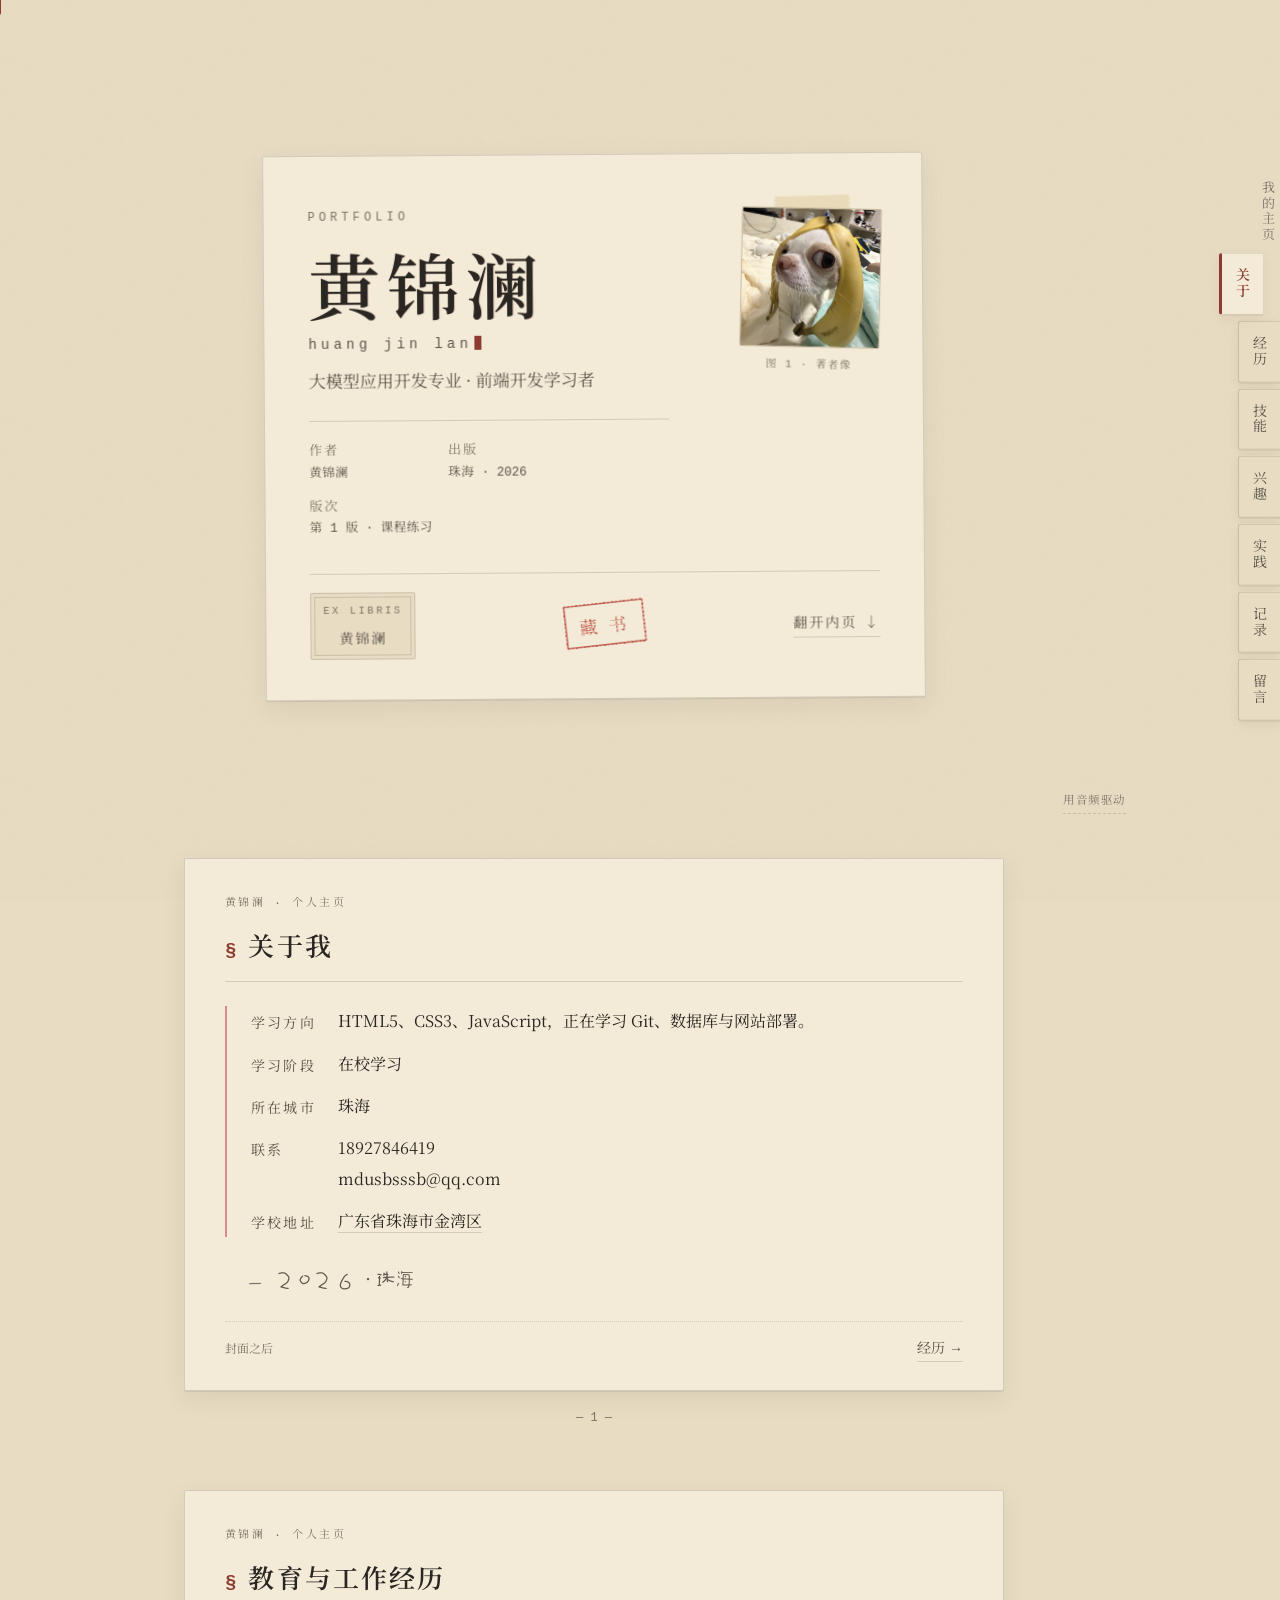
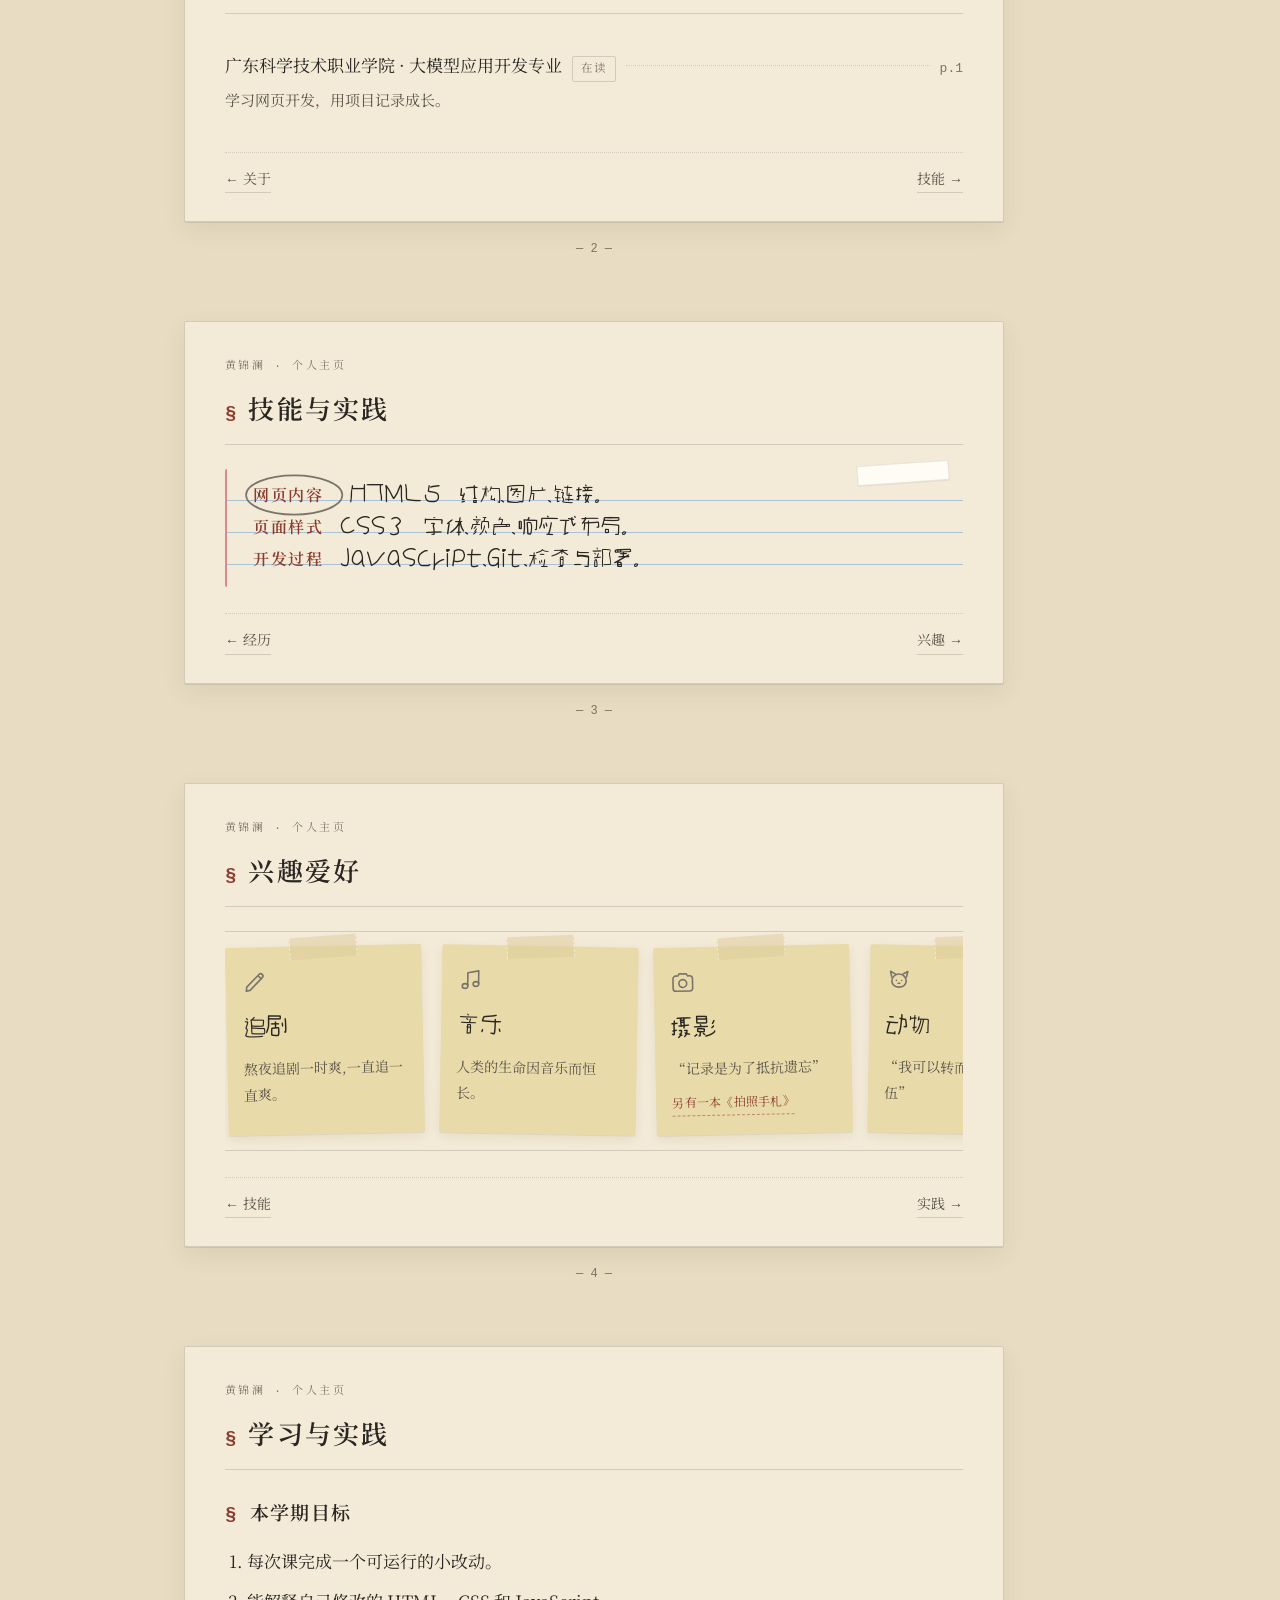
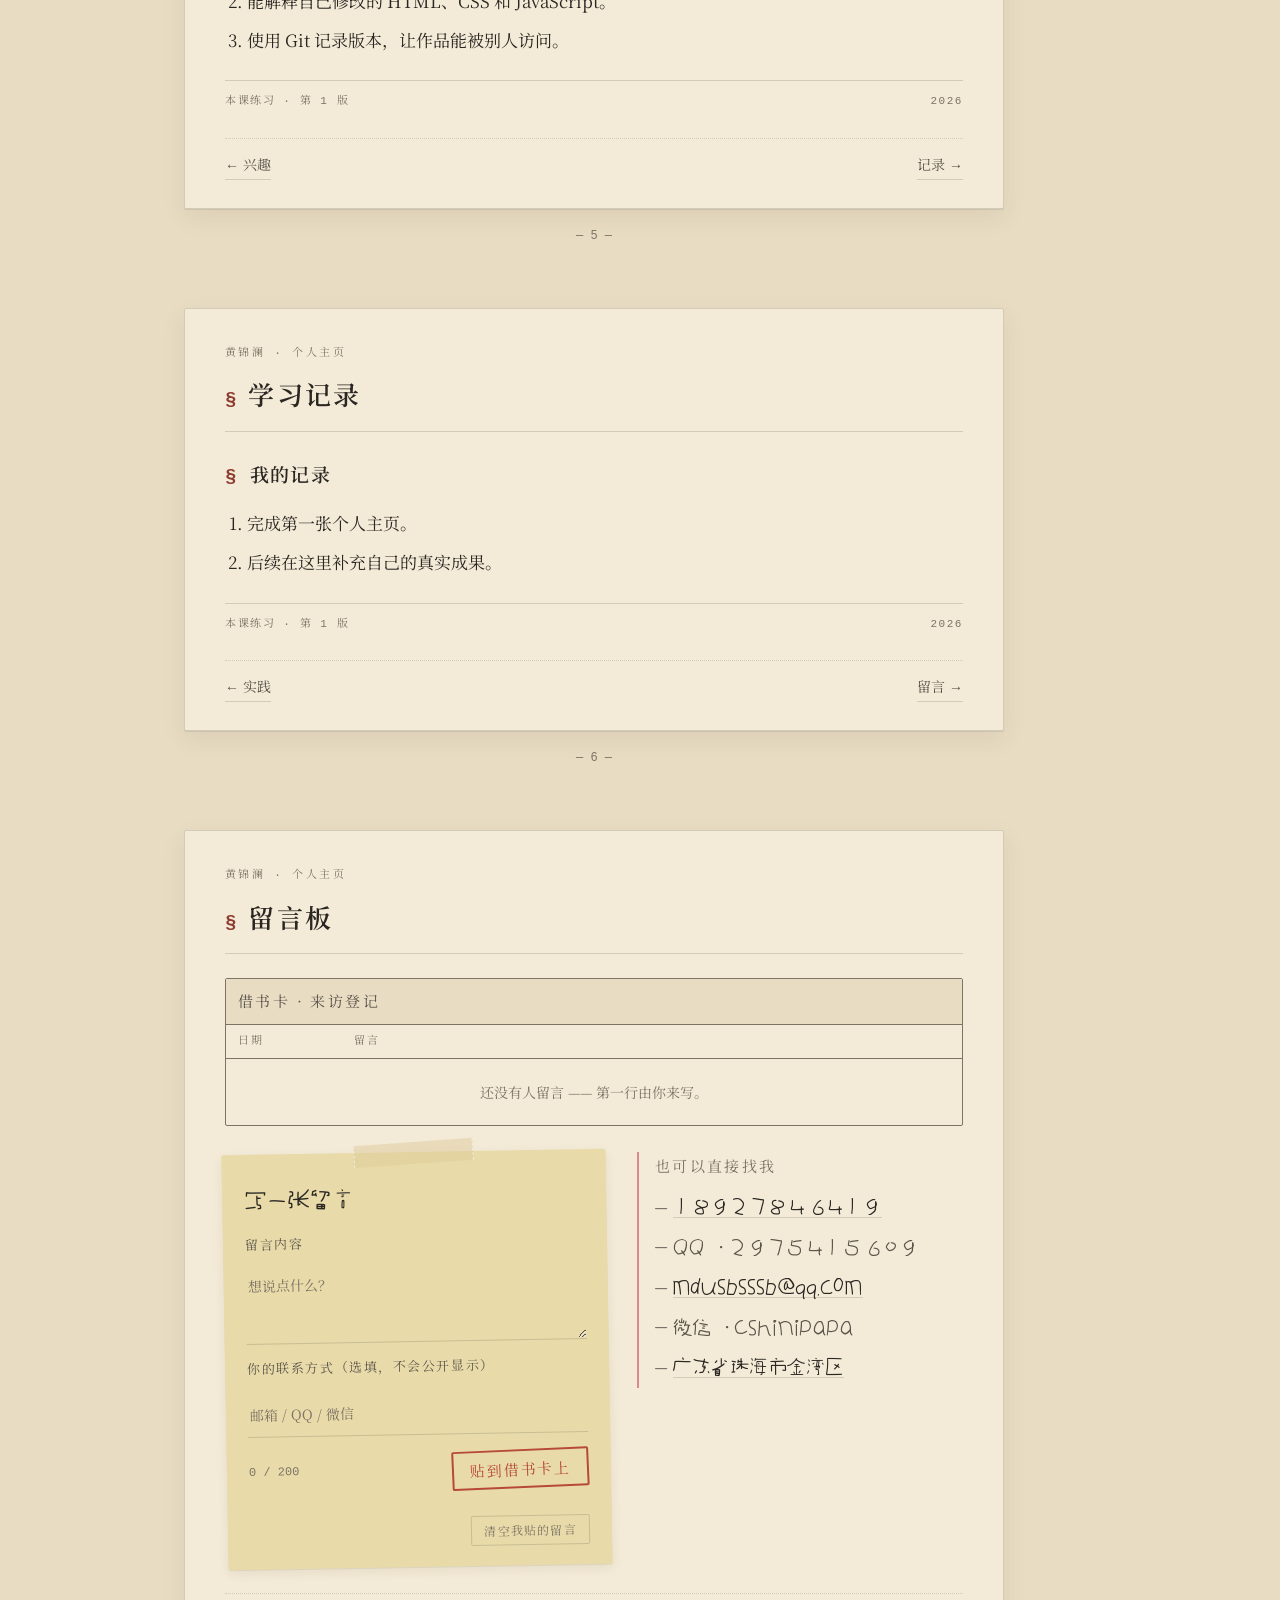
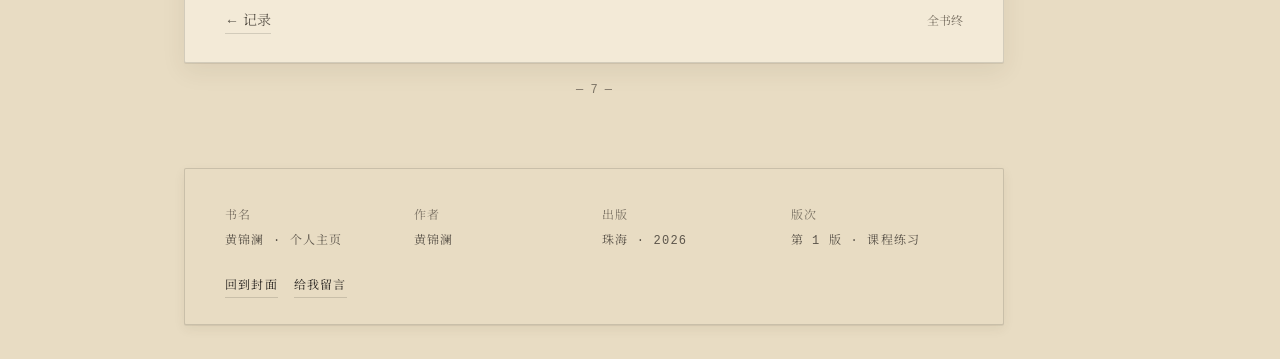
==== commit a8aced66: "lesson-03 项目" ====
--- a/index.html
+++ b/index.html
@@ -3,71 +3,63 @@
  <head>
   <meta charset="utf-8"/>
   <meta content="width=device-width, initial-scale=1" name="viewport"/>
-  <meta content="noindex, nofollow" name="robots"/>
-  <meta content="课程练习：个人介绍、技能与作品门户。" name="description"/>
+  <!-- 可被搜索引擎收录：不再写 noindex, nofollow -->
+  <meta content="黄锦澜的个人主页：广东科学技术职业学院大模型应用开发专业在读，正在学习 HTML5、CSS3 与 JavaScript，用每一次练习记录成长。" name="description"/>
+  <meta content="黄锦澜" name="author"/>
   <title>
-   我的个人主页
+   黄锦澜 · 个人主页
   </title>
   <link href="assets/favicon.svg" rel="icon" type="image/svg+xml"/>
   <!-- CSS 负责颜色、字体、布局；defer 让 JavaScript 在 HTML 解析完成后执行。 -->
   <link href="styles.css" rel="stylesheet"/>
-  <!-- 第 3 课只新增这一张样式表，不覆盖前两课的 styles.css。 -->
+  <!-- 第 3 课只新增这一张样式表：装帧与手作元素（藏书票、印章、胶带、修正带、圈注）。 -->
   <link href="lesson-03-task.css" rel="stylesheet"/>
-  <!-- 留言板区块样式（钴蓝毛玻璃面板） -->
+  <!-- 留言板区块样式：借书卡 / 便签 / 页边批注 -->
   <link href="message-board.css" rel="stylesheet"/>
- 
+  <link href="draft-canvas.css" rel="stylesheet"/>
  </head>
  <body>
-  <!-- 手绘滤镜：pencil = 铅笔抖动描边；paint = 油画笔触洇染。供 CSS filter: url(#…) 引用 -->
+  <!-- 手绘滤镜：pencil = 铅笔抖动描边；ink = 洇墨。供 CSS filter: url(#…) 引用 -->
   <svg aria-hidden="true" focusable="false" height="0" style="position:absolute" width="0">
    <filter id="pencil">
     <feTurbulence baseFrequency="0.016" numOctaves="3" result="n" seed="7" type="fractalNoise"/>
     <feDisplacementMap in="SourceGraphic" in2="n" scale="3.4" xChannelSelector="R" yChannelSelector="G"/>
    </filter>
-   <filter id="pencil-soft">
-    <feTurbulence baseFrequency="0.01" numOctaves="2" result="n" seed="3" type="fractalNoise"/>
-    <feDisplacementMap in="SourceGraphic" in2="n" scale="2" xChannelSelector="R" yChannelSelector="G"/>
-   </filter>
-   <filter id="paint">
-    <feTurbulence baseFrequency="0.012 0.018" numOctaves="2" result="n" seed="11" type="fractalNoise"/>
-    <feDisplacementMap in="SourceGraphic" in2="n" scale="16" xChannelSelector="R" yChannelSelector="G"/>
+   <filter id="ink">
+    <feTurbulence baseFrequency="0.05" numOctaves="2" result="n" seed="5" type="fractalNoise"/>
+    <feDisplacementMap in="SourceGraphic" in2="n" scale="1.2" xChannelSelector="R" yChannelSelector="G"/>
    </filter>
   </svg>
   <a class="skip-link" href="#main">
    跳到正文
   </a>
-  <div aria-hidden="true" class="scroll-progress">
+  <!-- 书签绳：随阅读进度向右抽出的一根红线（宽度由 script.js 计算） -->
+  <div aria-hidden="true" class="bookmark-rail">
   </div>
   <header class="site-header">
-   <div class="container header-inner">
+   <div class="header-inner">
     <a class="brand" href="#about">
      我的主页
     </a>
     <!-- href="#栏目ID" 是原生锚点：即使不加载 JavaScript，也能跳到对应栏目。 -->
     <nav aria-label="主导航">
-     <a href="#about">
+     <a href="#profile">
       关于
      </a>
      <a href="#experience">
       经历
      </a>
-     <a href="#projects">
-      科研
-     </a>
      <a href="#skills">
       技能
      </a>
      <a href="#interests">
       兴趣
      </a>
-     <a href="#portfolio">
-      作品
-     </a>
      <a href="#teaching">
-      教学
+      实践
      </a>
      <a href="#publications">
-      成果
+      记录
      </a>
      <a href="#message">
       留言
@@ -76,159 +68,201 @@
    </div>
   </header>
   <main id="main">
-   <!-- HTML 练习：修改姓名、研究方向、照片路径和联系方式。 -->
-   <!-- 首页 = 书封面：只放封面信息，详细资料在内页 -->
+   <!-- HTML 练习：修改姓名、专业、照片路径和联系方式。 -->
+   <!-- 首页 = 旧书封面 / 扉页：书名、作者、出版年、藏书章，详细资料在内页 -->
    <section class="book-cover" id="about">
-    <div class="cover-frame">
-     <img alt="黄锦澜照片" class="cover-avatar" height="92" src="tx.jpg" width="92"/>
-     <span class="cover-kicker">
-      PORTFOLIO · 作品集
-     </span>
-     <h1 class="cover-title">
-      黄锦澜
-     </h1>
-     <p class="cover-pinyin">
-      huang jin lan
-     </p>
-     <p class="cover-role">
-      大模型应用开发专业 · 前端开发学习者
-     </p>
-     <p class="cover-tag">
-      把每一次练习，<br/>都画进自己的网页里
-     </p>
-     <a class="cover-scroll" href="#profile">
-      向下翻开内页 ↓
-     </a>
-     <span aria-hidden="true" class="cover-sign">
-      — 黄锦澜
-     </span>
-    </div>
-    <p class="cover-plate">
-     黄锦澜 · 作品集 · PORTFOLIO · 2026
-    </p>
-   </section>
-
-   <!-- 内页：关于我（原首页的详细资料移到这里） -->
+      <!-- 纸上草稿：Canvas 纸面层（纯装饰，不承载文字；样式 draft-canvas.css，脚本 draft-canvas.js） -->
+      <div class="hjl-canvas-wrap" data-hjl-draft="">
+        <div class="hjl-canvas" aria-hidden="true"><canvas></canvas></div>
+        <p class="hjl-canvas-ui">
+          <label class="hjl-canvas-file">用音频驱动<input class="hjl-canvas-input" type="file" accept="audio/*"/></label>
+          <button class="hjl-canvas-stop" type="button" hidden="">停</button>
+          <span class="hjl-canvas-state" role="status"></span>
+        </p>
+      </div>
+    <!-- data-tilt 是纸片的初始倾角（度），鼠标经过时会在此基础上微微摆动 -->
+    <div class="cover-sheet" data-tilt="-0.4">
+     <div class="cover-main">
+      <p class="cover-kicker">
+       PORTFOLIO
+      </p>
+      <h1 class="cover-title">
+       黄锦澜
+      </h1>
+      <!-- 这行拼音由 script.js 用打字机效果逐字打出 -->
+      <p class="cover-pinyin" data-typewriter="">
+       huang jin lan
+      </p>
+      <p class="cover-role">
+       大模型应用开发专业 · 前端开发学习者
+      </p>
+      <dl class="cover-imprint">
+       <div>
+        <dt>
+         作者
+        </dt>
+        <dd>
+         黄锦澜
+        </dd>
+       </div>
+       <div>
+        <dt>
+         出版
+        </dt>
+        <dd>
+         珠海 · 2026
+        </dd>
+       </div>
+       <div>
+        <dt>
+         版次
+        </dt>
+        <dd>
+         第 1 版 · 课程练习
+        </dd>
+       </div>
+      </dl>
+     </div>
+     <!-- 贴页照片：方形、去圆角，用胶带斜贴在纸面上 -->
+     <figure class="cover-photo taped">
+      <img alt="黄锦澜的照片" height="140" src="tx.jpg" width="140"/>
+      <figcaption>
+       图 1 · 著者像
+      </figcaption>
+     </figure>
+     <div class="cover-foot">
+      <!-- 藏书票：老式贴纸，内框 + EX LIBRIS -->
+      <div class="exlibris">
+       EX LIBRIS
+       <b>
+        黄锦澜
+       </b>
+      </div>
+      <!-- 藏书章：点一下会重新盖一次（动画见 lesson-03-task.css） -->
+      <button class="stamp" type="button">
+       藏 书
+      </button>
+      <a class="cover-scroll" href="#profile">
+       翻开内页 ↓
+      </a>
+     </div>
+    </div>
+   </section>
+   <!-- 内页：关于我（扉页背面 · 作者简介） -->
    <section class="section" id="profile">
     <div class="container">
-     <p class="inside-lead">
-      <span>
-      </span>
-      内 页
-      <span>
-      </span>
-     </p>
      <header class="section-heading">
+      <p aria-hidden="true" class="running-head">
+       黄锦澜 · 个人主页
+      </p>
       <h2>
        关于我
       </h2>
      </header>
-     <div class="profile-details">
-      <div>
-       <span class="phone">
-        学习方向
-       </span>
-       <p>
-        HTML5、CSS3、JavaScript，正在学习 Git、数据库与网站部署。
-       </p>
-      </div>
-      <div>
-       <span class="phone">
-        学习阶段
-       </span>
-       <p>
-        在校学习
-       </p>
-      </div>
-      <div>
-       <span class="phone">
-        所在城市
-       </span>
-       <p>
-        珠海
-       </p>
-      </div>
-      <div>
-       <span class="phone">
-        联系
-       </span>
-       <p>
-        18927846419 <br/>
-        mdusbsssb@qq.com
-       </p>
-      </div>
-      <div>
-       <span class="phone">
-        学校地址
-       </span>
-       <p>
-        <a href="https://j.map.baidu.com/e6/IQd" target="_blank" rel="noopener">广东省珠海市金湾区</a>
-       </p>
-      </div>
-     </div>
-    </div>
-   </section>
-   <!-- 每个栏目复用 section → container → 标题/内容 的结构，统一由 CSS 控制样式。 -->
+     <dl class="profile-details">
+      <dt>
+       学习方向
+      </dt>
+      <dd>
+       HTML5、CSS3、JavaScript，正在学习 Git、数据库与网站部署。
+      </dd>
+      <dt>
+       学习阶段
+      </dt>
+      <dd>
+       在校学习
+      </dd>
+      <dt>
+       所在城市
+      </dt>
+      <dd>
+       珠海
+      </dd>
+      <dt>
+       联系
+      </dt>
+      <dd>
+       18927846419
+       <br/>
+       mdusbsssb@qq.com
+      </dd>
+      <dt>
+       学校地址
+      </dt>
+      <dd>
+       <a href="https://j.map.baidu.com/e6/IQd" rel="noopener" target="_blank">
+        广东省珠海市金湾区
+       </a>
+      </dd>
+     </dl>
+     <!-- 页边批注：手写在红色边距线外侧 -->
+     <p class="margin-note">
+      2026
+      <span class="dot">
+       ·
+      </span>
+      珠海
+     </p>
+    </div>
+   </section>
+   <!-- 教育与工作经历 = 目录 / 章节列表，右侧是页码 -->
    <section class="section" id="experience">
     <div class="container">
      <header class="section-heading">
+      <p aria-hidden="true" class="running-head">
+       黄锦澜 · 个人主页
+      </p>
       <h2>
        教育与工作经历
       </h2>
      </header>
-     <div class="section-content">
-      <!-- TASK-HTML：复制 experience-item 可增加一条自己的经历。 -->
-      <div class="experience-item">
-       <p class="experience-heading">
-        <strong>
-         广东科学技术职业学院 · 大模型应用开发专业
-        </strong>
-        <time>
-         在读
-        </time>
-       </p>
-       <p class="experience-detail">
+     <ol class="toc">
+      <li>
+       <span class="chapter">
+        广东科学技术职业学院 · 大模型应用开发专业
+       </span>
+       <time>
+        在读
+       </time>
+       <span class="dots">
+       </span>
+       <span class="page">
+        p.1
+       </span>
+       <p class="detail">
         学习网页开发，用项目记录成长。
        </p>
-      </div>
-     </div>
-    </div>
-   </section>
-   <section class="section" id="projects">
-    <div class="container">
-     <header class="section-heading">
-      <h2>
-       项目经历
-      </h2>
-     </header>
-     <div class="section-content">
-      <article class="research-item">
-       <h3>
-        <time>
-         课程练习
-        </time>
-        个人主页
-       </h3>
-       <p>
-        项目内容：制作自己的网页，展示资料与作品，记录修改、测试与发布过程。
-       </p>
-      </article>
-     </div>
-    </div>
-   </section>
+      </li>
+     </ol>
+    </div>
+   </section>
+   <!-- 技能与实践 = 横线草稿页（蓝线 + 红色边距线 + 手写大字 + 铅笔圈注） -->
    <section class="section" id="skills">
     <div class="container">
      <header class="section-heading">
+      <p aria-hidden="true" class="running-head">
+       黄锦澜 · 个人主页
+      </p>
       <h2>
        技能与实践
       </h2>
      </header>
      <div class="section-content">
+      <!-- 修正带：贴在草稿页上的一条白胶带，鼠标移上去会翘起来 -->
+      <span aria-hidden="true" class="whiteout">
+      </span>
+      <!-- TASK-HTML：复制一个 li 就能增加一条自己的技能。 -->
       <ul class="skills-list">
        <li>
-        <strong>
-         网页内容
-        </strong>
+        <span class="loop-wrap">
+         <strong>
+          网页内容
+         </strong>
+         <!-- 铅笔圈注：pathLength="1" 让描边长度归一，进入视口后被 script.js 描出来 -->
+         <svg aria-hidden="true" class="pencil-loop" preserveAspectRatio="none" viewBox="0 0 100 40">
+          <ellipse cx="50" cy="20" fill="none" pathLength="1" rx="47" ry="17" stroke="#7a746a" stroke-width="1.6"/>
+         </svg>
+        </span>
         HTML5 结构、图片、链接。
        </li>
        <li>
@@ -247,18 +281,21 @@
      </div>
     </div>
    </section>
-   <!-- 兴趣爱好：纸卡网格，图标 + 一句话（内容可自行替换） -->
+   <!-- 兴趣爱好 = 速写本：一排便利贴，可以横向拖动，也可以用左右方向键翻 -->
    <section class="section" id="interests">
     <div class="container">
      <header class="section-heading">
+      <p aria-hidden="true" class="running-head">
+       黄锦澜 · 个人主页
+      </p>
       <h2>
        兴趣爱好
       </h2>
      </header>
-     <ul class="interest-list">
-      <li class="interest-card">
-       <span aria-hidden="true" class="interest-ico">
-        <svg fill="none" stroke="currentColor" stroke-linecap="round" stroke-linejoin="round" stroke-width="1.7" viewBox="0 0 24 24">
+     <ul aria-label="兴趣爱好速写本：可左右拖动，或用方向键浏览" class="sketchbook" data-sketchbook="" tabindex="0">
+      <li class="note taped">
+       <span aria-hidden="true" class="note-ico">
+        <svg fill="none" stroke="currentColor" stroke-linecap="round" stroke-linejoin="round" stroke-width="1.5" viewBox="0 0 24 24">
          <path d="M4 20l3.5-.8L19 7.7a2.1 2.1 0 0 0-3-3L4.5 16.2z"/>
          <path d="M15.4 6.2l2.4 2.4"/>
         </svg>
@@ -270,9 +307,9 @@
         熬夜追剧一时爽,一直追一直爽。
        </p>
       </li>
-      <li class="interest-card">
-       <span aria-hidden="true" class="interest-ico">
-        <svg fill="none" stroke="currentColor" stroke-linecap="round" stroke-linejoin="round" stroke-width="1.7" viewBox="0 0 24 24">
+      <li class="note taped">
+       <span aria-hidden="true" class="note-ico">
+        <svg fill="none" stroke="currentColor" stroke-linecap="round" stroke-linejoin="round" stroke-width="1.5" viewBox="0 0 24 24">
          <path d="M9 17.5V5.6l10-2v11.9"/>
          <ellipse cx="6.6" cy="17.8" rx="2.6" ry="2.2"/>
          <ellipse cx="16.6" cy="15.8" rx="2.6" ry="2.2"/>
@@ -285,23 +322,32 @@
         人类的生命因音乐而恒长。
        </p>
       </li>
-      <li class="interest-card">
-       <span aria-hidden="true" class="interest-ico">
-        <svg fill="none" stroke="currentColor" stroke-linecap="round" stroke-linejoin="round" stroke-width="1.7" viewBox="0 0 24 24">
-         <path d="M3 8.5A2.5 2.5 0 0 1 5.5 6h2l1.3-2h6.4L16.5 6h2A2.5 2.5 0 0 1 21 8.5v9A2.5 2.5 0 0 1 18.5 20h-13A2.5 2.5 0 0 1 3 17.5z"/>
-         <circle cx="12" cy="13" r="3.6"/>
-        </svg>
-       </span>
-       <h3>
-        摄影
-       </h3>
-       <p>
-        “记录是为了抵抗遗忘”
-       </p>
+      <!-- 摄影这张贴纸是一扇门：整张可点，通向另一本册子《拍照手札》 -->
+      <li class="note note--link taped">
+       <a class="note-hit" href="https://calista-lan.github.io/photography-Lan/" rel="noopener noreferrer" target="_blank">
+        <span aria-hidden="true" class="note-ico">
+         <svg fill="none" stroke="currentColor" stroke-linecap="round" stroke-linejoin="round" stroke-width="1.5" viewBox="0 0 24 24">
+          <path d="M3 8.5A2.5 2.5 0 0 1 5.5 6h2l1.3-2h6.4L16.5 6h2A2.5 2.5 0 0 1 21 8.5v9A2.5 2.5 0 0 1 18.5 20h-13A2.5 2.5 0 0 1 3 17.5z"/>
+          <circle cx="12" cy="13" r="3.6"/>
+         </svg>
+        </span>
+        <h3>
+         摄影
+        </h3>
+        <p>
+         “记录是为了抵抗遗忘”
+        </p>
+        <span class="note-flag">
+         另有一本《拍照手札》
+         <span class="sr-only">
+          （在新窗口打开）
+         </span>
+        </span>
+       </a>
       </li>
-      <li class="interest-card">
-       <span aria-hidden="true" class="interest-ico">
-        <svg fill="none" stroke="currentColor" stroke-linecap="round" stroke-linejoin="round" stroke-width="1.7" viewBox="0 0 24 24">
+      <li class="note taped">
+       <span aria-hidden="true" class="note-ico">
+        <svg fill="none" stroke="currentColor" stroke-linecap="round" stroke-linejoin="round" stroke-width="1.5" viewBox="0 0 24 24">
          <path d="M5.2 9.4 4 4.2l4.4 2.4"/>
          <path d="M18.8 9.4 20 4.2l-4.4 2.4"/>
          <path d="M12 6.6a6.6 6.6 0 0 1 6.6 6.6c0 3.3-3 5.6-6.6 5.6s-6.6-2.3-6.6-5.6A6.6 6.6 0 0 1 12 6.6z"/>
@@ -319,261 +365,245 @@
      </ul>
     </div>
    </section>
-   <section class="section" id="portfolio">
-    <div class="container">
-     <header class="section-heading">
-      <h2>
-       作品门户
-      </h2>
-      <p class="works-notice">
-       作品还在整理中，先把位置留好，之后换成自己的项目。
-      </p>
-     </header>
-     <!-- 卡片样式保留，示例作品内容已清空；有自己的作品时按下面对齐的结构补 a / img / h3 / p 即可。 -->
-     <ol class="portfolio-list">
-      <li class="work-card work-blog">
-       <div class="work-cover">
-        <span class="work-slot">
-         作品位 · 待补充
-        </span>
-       </div>
-      </li>
-      <li class="work-card work-community">
-       <div class="work-cover">
-        <span class="work-slot">
-         作品位 · 待补充
-        </span>
-       </div>
-      </li>
-      <li class="work-card work-greeting-card">
-       <div class="work-cover">
-        <span class="work-slot">
-         作品位 · 待补充
-        </span>
-       </div>
-      </li>
-      <li class="work-card work-music-station">
-       <div class="work-cover">
-        <span class="work-slot">
-         作品位 · 待补充
-        </span>
-       </div>
-      </li>
-     </ol>
-    </div>
-   </section>
+   <!-- 学习与实践 = 章节正文 -->
    <section class="section" id="teaching">
     <div class="container">
      <header class="section-heading">
+      <p aria-hidden="true" class="running-head">
+       黄锦澜 · 个人主页
+      </p>
       <h2>
        学习与实践
       </h2>
      </header>
-     <div class="section-content">
-      <div class="teaching-group">
-       <h3>
-        本学期目标
-       </h3>
-       <ol>
-        <li>
-         每次课完成一个可运行的小改动。
-        </li>
-        <li>
-         能解释自己修改的 HTML、CSS 和 JavaScript。
-        </li>
-        <li>
-         使用 Git 记录版本，让作品能被别人访问。
-        </li>
-       </ol>
-      </div>
-     </div>
-    </div>
-   </section>
+     <div class="chapter">
+      <h3>
+       本学期目标
+      </h3>
+      <ol>
+       <li>
+        每次课完成一个可运行的小改动。
+       </li>
+       <li>
+        能解释自己修改的 HTML、CSS 和 JavaScript。
+       </li>
+       <li>
+        使用 Git 记录版本，让作品能被别人访问。
+       </li>
+      </ol>
+     </div>
+     <p class="imprint-line">
+      <span>
+       本课练习 · 第 1 版
+      </span>
+      <span>
+       2026
+      </span>
+     </p>
+    </div>
+   </section>
+   <!-- 学习记录 = 书眉 + 脚注 -->
    <section class="section" id="publications">
     <div class="container">
      <header class="section-heading">
+      <p aria-hidden="true" class="running-head">
+       黄锦澜 · 个人主页
+      </p>
       <h2>
        学习记录
       </h2>
      </header>
-     <div class="section-content">
-      <div class="publication-group">
+     <div class="chapter">
+      <h3>
+       我的记录
+      </h3>
+      <ol>
+       <li>
+        完成第一张个人主页。
+       </li>
+       <li>
+        后续在这里补充自己的真实成果。
+       </li>
+      </ol>
+     </div>
+     <p class="imprint-line">
+      <span>
+       本课练习 · 第 1 版
+      </span>
+      <span>
+       2026
+      </span>
+     </p>
+    </div>
+   </section>
+   <!-- 留言板：借书卡登记 + 页边便签 + 铅笔批注 -->
+   <section class="section message-section" id="message">
+    <div class="container">
+     <header class="section-heading">
+      <p aria-hidden="true" class="running-head">
+       黄锦澜 · 个人主页
+      </p>
+      <h2>
+       留言板
+      </h2>
+     </header>
+     <!-- 借书卡：每条留言是一行登记记录 -->
+     <div class="ledger">
+      <p class="ledger-title" id="ledger-title">
+       借书卡 · 来访登记
+      </p>
+      <div aria-hidden="true" class="ledger-head">
+       <span>
+        日期
+       </span>
+       <span>
+        留言
+       </span>
+      </div>
+      <ol aria-labelledby="ledger-title" class="ledger-rows" data-ledger="">
+      </ol>
+      <!-- 空状态：一条留言都还没有时显示 -->
+      <p class="ledger-empty" data-ledger-empty="" hidden="">
+       还没有人留言 —— 第一行由你来写。
+      </p>
+     </div>
+     <div class="mb-grid">
+      <!-- 便签：贴在页边的一张黄纸，写留言用 -->
+      <div class="mb-note taped">
        <h3>
-        我的记录
+        写一张留言
        </h3>
-       <ol class="references">
+       <form class="mb-form" novalidate="">
+        <label for="mb-message">
+         留言内容
+        </label>
+        <textarea id="mb-message" maxlength="200" name="message" placeholder="想说点什么？" required=""></textarea>
+        <label for="mb-contact">
+         你的联系方式（选填，不会公开显示）
+        </label>
+        <input id="mb-contact" maxlength="40" name="contact" placeholder="邮箱 / QQ / 微信"/>
+        <p class="mb-error" hidden="">
+         先写点内容再贴上来吧～
+        </p>
+        <div class="mb-form-foot">
+         <span class="mb-count">
+          <span data-count="">
+           0
+          </span>
+          / 200
+         </span>
+         <button class="mb-submit" type="submit">
+          贴到借书卡上
+         </button>
+        </div>
+        <p class="mb-reset-row">
+         <button class="mb-reset" type="button">
+          清空我贴的留言
+         </button>
+        </p>
+       </form>
+      </div>
+      <!-- 页边批注：铅笔手写的联系方式 -->
+      <aside class="mb-side">
+       <h3>
+        也可以直接找我
+       </h3>
+       <ul>
         <li>
-         完成第一张个人主页。
+         <a href="tel:18927846419">
+          18927846419
+         </a>
         </li>
         <li>
-         后续在这里补充自己的真实成果。
+         QQ
+         <span class="dot">
+          ·
+         </span>
+         2975415609
         </li>
-       </ol>
-      </div>
-     </div>
-    </div>
-   </section>
-   <!-- 留言板：钴蓝底 + 毛玻璃气泡面板（参考小红书「米饼」的作品） -->
-   <section class="section message-section" id="message">
-    <div class="container">
-     <div class="message-board">
-      <!-- 左：招呼语 + 手绘涂鸦 + 照片 -->
-      <div class="mb-hello">
-       <p class="mb-hi">
-        Hi!
-       </p>
-       <p class="mb-callme">
-        CALL ME
-       </p>
-       <svg aria-hidden="true" class="mb-doodle" viewBox="0 0 230 54">
-        <path d="M8 40c26-30 52-32 74-12" fill="none" stroke="#8fd694" stroke-linecap="round" stroke-width="3.5"/>
-        <path d="M222 44c-24-34-52-36-78-14" fill="none" stroke="#8fd694" stroke-linecap="round" stroke-width="3.5"/>
-        <path d="M108 12c5-7 14-8 20-3" fill="none" stroke="#8fd694" stroke-linecap="round" stroke-width="3.5"/>
-       </svg>
-       <svg aria-hidden="true" class="mb-apple" viewBox="0 0 124 130">
-        <path d="M62 34c-3-9-1-17 5-23 5 7 5 17 1 24z" fill="#6b9c4f"/>
-        <path d="M70 22c10-13 28-13 34-6-6 14-23 18-34 10z" fill="#8fc176"/>
-        <path d="M58 36C40 18 10 26 8 56c-2 32 18 62 38 62 8 0 10-6 16-6s8 6 16 6c20 0 40-30 38-62-2-30-32-38-50-20z" fill="#e0483c"/>
-        <ellipse cx="40" cy="62" fill="#f4796c" opacity="0.55" rx="9" ry="13" transform="rotate(-22 40 62)"/>
-       </svg>
-       <figure class="mb-photo">
-        <img alt="黄锦澜照片" height="290" src="tx.jpg" width="232"/>
-       </figure>
-      </div>
-      <!-- 右：两块毛玻璃面板 -->
-      <div class="mb-panels">
-       <section aria-labelledby="mb-contact-title" class="glass-panel mb-contact">
-        <h3 class="mb-panel-title" id="mb-contact-title">
-         联系我
-        </h3>
-        <ul class="mb-contact-list">
-         <li>
-          <span class="mb-ico">
-           <svg aria-hidden="true" fill="none" stroke="currentColor" stroke-linecap="round" stroke-linejoin="round" stroke-width="1.8" viewBox="0 0 24 24">
-            <path d="M6 3h4l2 5-3 2a12 12 0 0 0 5 5l2-3 5 2v4a2 2 0 0 1-2 2A16 16 0 0 1 4 5a2 2 0 0 1 2-2z"/>
-           </svg>
-          </span>
-          <span>
-           <a href="tel:18927846419">18927846419</a>
-          </span>
-         </li>
-         <li>
-          <span class="mb-ico">
-           <svg aria-hidden="true" fill="none" stroke="currentColor" stroke-linecap="round" stroke-linejoin="round" stroke-width="1.6" viewBox="0 0 24 24">
-            <path d="M12 2.5c3.1 0 5.4 2.3 5.4 5.2 0 1.5.6 2.5 1.5 3.7.9 1.3 1.6 2.7 1.6 4.2 0 1-.5 1.9-1.4 1.9-.7 0-1.2-.6-1.6-1.4-.4 1.4-1.5 2.3-2.6 2.3h-.2c-.6.9-1.4 1.4-2.3 1.4s-1.7-.5-2.3-1.4h-.2c-1.1 0-2.2-.9-2.6-2.3-.4.8-.9 1.4-1.6 1.4-.9 0-1.4-.9-1.4-1.9 0-1.5.7-2.9 1.6-4.2.9-1.2 1.5-2.2 1.5-3.7 0-2.9 2.3-5.2 5.4-5.2z"/>
-            <path d="M9.6 8.4h.01M14.4 8.4h.01" stroke-width="2.2"/>
-           </svg>
-          </span>
-          <span>
-           QQ · 2975415609
-          </span>
-         </li>
-         <li>
-          <span class="mb-ico">
-           <svg aria-hidden="true" fill="none" stroke="currentColor" stroke-linecap="round" stroke-linejoin="round" stroke-width="1.8" viewBox="0 0 24 24">
-            <rect height="14" rx="2.5" width="18" x="3" y="5"/>
-            <path d="M3.8 6.8 12 12.8l8.2-6"/>
-           </svg>
-          </span>
-          <span>
-           <a href="mailto:mdusbsssb@qq.com">mdusbsssb@qq.com</a>
-          </span>
-         </li>
-         <li>
-          <span class="mb-ico">
-           <svg aria-hidden="true" fill="none" stroke="currentColor" stroke-linecap="round" stroke-linejoin="round" stroke-width="1.8" viewBox="0 0 24 24">
-            <path d="M9.2 4.4C5.2 4.4 2 7 2 10.2c0 1.8 1 3.4 2.6 4.5L4 17.4l2.9-1.5c.7.2 1.5.3 2.3.3"/>
-            <path d="M14.8 8.6c3.9 0 7.2 2.4 7.2 5.4 0 1.7-1 3.2-2.5 4.2l.5 2.6-2.8-1.4c-.7.2-1.5.3-2.4.3-3.9 0-7.2-2.4-7.2-5.4s3.3-5.7 7.2-5.7z"/>
-           </svg>
-          </span>
-          <span>
-           微信 · Cshinipapa
-          </span>
-         </li>
-         <li>
-          <span class="mb-ico">
-           <svg aria-hidden="true" fill="none" stroke="currentColor" stroke-linecap="round" stroke-linejoin="round" stroke-width="1.8" viewBox="0 0 24 24">
-            <path d="M4 10.6 12 4l8 6.6V20a1 1 0 0 1-1 1h-4v-6H9v6H5a1 1 0 0 1-1-1z"/>
-           </svg>
-          </span>
-          <span>
-           <a href="https://j.map.baidu.com/e6/IQd" rel="noopener" target="_blank">广东省珠海市金湾区</a>
-          </span>
-         </li>
-        </ul>
-       </section>
-       <section aria-labelledby="mb-leave-title" class="glass-panel mb-leave">
-        <h3 class="mb-panel-title" id="mb-leave-title">
-         留言板
-        </h3>
-        <form class="mb-form" novalidate="">
-         <label class="sr-only" for="mb-message">
-          留言内容
-         </label>
-         <textarea id="mb-message" maxlength="200" name="message" placeholder="Start Message......" required=""></textarea>
-         <label class="sr-only" for="mb-contact">
-          你的联系方式
-         </label>
-         <input id="mb-contact" maxlength="40" name="contact" placeholder="Your contact details?"/>
-         <p class="mb-error" hidden="">
-          先写点内容再贴上来吧～
-         </p>
-         <div class="mb-form-foot">
-          <span class="mb-count">
-           <span data-count="">
-            0
-           </span>
-           / 200
-          </span>
-          <button class="mb-submit" type="submit">
-           贴上留言 ✦
-          </button>
-         </div>
-        </form>
-       </section>
-      </div>
-     </div>
-     <!-- 留言弹幕：横向滚动、不显示留言人信息 -->
-     <section aria-labelledby="mb-list-title" class="glass-panel mb-list-panel">
-      <h3 class="mb-panel-title" id="mb-list-title">
-       留言弹幕
-       <small>
-        悬停暂停 · 滚动浏览
-       </small>
-      </h3>
-      <div aria-hidden="true" class="mb-danmaku">
-      </div>
-      <ol class="mb-stream" data-msg-stream="">
-      </ol>
-      <p class="mb-reset-row">
-       <button class="mb-reset" type="button">
-        清空我的留言
-       </button>
-      </p>
-     </section>
+        <li>
+         <a href="mailto:mdusbsssb@qq.com">
+          mdusbsssb@qq.com
+         </a>
+        </li>
+        <li>
+         微信
+         <span class="dot">
+          ·
+         </span>
+         Cshinipapa
+        </li>
+        <li>
+         <a href="https://j.map.baidu.com/e6/IQd" rel="noopener" target="_blank">
+          广东省珠海市金湾区
+         </a>
+        </li>
+       </ul>
+      </aside>
+     </div>
+     <noscript>
+      <p class="noscript-note">
+       留言板需要 JavaScript 才能登记留言；其余内容不加载脚本也能正常阅读。
+      </p>
+     </noscript>
     </div>
    </section>
   </main>
+  <!-- 页脚 = 版权页 / 印刷信息 -->
   <footer>
-   <div class="container footer-inner">
-    <a href="#about">
-     回到顶部
-    </a>
-    <a href="#portfolio">
-     作品门户
-    </a>
-    <a href="#message">
-     给我留言
-    </a>
+   <div class="colophon">
+    <dl class="colophon-grid">
+     <div>
+      <dt>
+       书名
+      </dt>
+      <dd>
+       黄锦澜 · 个人主页
+      </dd>
+     </div>
+     <div>
+      <dt>
+       作者
+      </dt>
+      <dd>
+       黄锦澜
+      </dd>
+     </div>
+     <div>
+      <dt>
+       出版
+      </dt>
+      <dd>
+       珠海 · 2026
+      </dd>
+     </div>
+     <div>
+      <dt>
+       版次
+      </dt>
+      <dd>
+       第 1 版 · 课程练习
+      </dd>
+     </div>
+    </dl>
+    <p class="colophon-links">
+     <a href="#about">
+      回到封面
+     </a>
+     <a href="#message">
+      给我留言
+     </a>
+    </p>
    </div>
   </footer>
-  <button aria-label="回到封面" class="to-cover" type="button">
-   ↑
+  <button class="to-cover" type="button">
+   ↑ 回到封面
   </button>
   <div aria-live="polite" class="mb-toast" role="status">
   </div>
   <script defer="" src="script.js">
   </script>
+  <script src="draft-canvas.js"></script>
  </body>
 </html>
 
--- a/styles.css
+++ b/styles.css
@@ -1,10 +1,14 @@
 /* =========================================================
-   艺术感个人主页 · Tomasz Szmajda 式画廊画风
-   设计语言：复古旧纸米白 + 铅笔手绘线框 + 油画笔触 + 画廊装裱
-   + 浅湖蓝点缀（低饱和复古调，全站统一，不用高亮色）
-   ========================================================= */
-
-/* 衬线标题字（项目自带，已正确打包 woff2） */
+   黄锦澜的个人主页 · 纸书 + 草稿绘画 + 复古感
+   设计语言：一本摊开的旧书（封面 / 扉页 / 目录 / 章节 / 页码 / 书眉 / 边注）
+             + 一本速写本（铅笔线 / 横线纸 / 红色边距线 / 便利贴 / 胶带）
+             + 旧印刷质感（泛黄纸 / 褪色墨水 / 套印错位 / 半调网点 / 打字机字）
+   版式：内容列宽 820px，左右留白；正文用衬线，标注用打字机，批注用手写。
+   注意：圆角一律 ≤4px，阴影只用「纸片层叠」，不用发光 / 毛玻璃。
+   ========================================================= */
+
+/* ---------- 字体：只保留衬线（正文）与手写（批注）两套 ---------- */
+/* 衬线标题字（项目自带，已正确打包 woff2；收录 3892 字，含 GB2312 一级字表） */
 @font-face {
   font-family: "Noto Serif SC";
   src: url("assets/noto-serif-sc-400.woff2") format("woff2");
@@ -17,58 +21,48 @@
   font-weight: 600;
   font-display: swap;
 }
-
-/* 现成手写 / 笔刷字体（项目自带 ttf/otf，按真实格式声明才能加载） */
+/* 手写体：福禄灵感·喝茶体（项目自带 ttf，按真实格式声明才能加载） */
 @font-face {
-  font-family: "TeaHand";                 /* 福禄灵感·喝茶体（圆润手写） */
+  font-family: "TeaHand";
   src: url("FuLuLingGanHeChaTi-2.ttf") format("truetype");
   font-display: swap;
 }
-@font-face {
-  font-family: "BrushWide";               /* 香蕉宽猫刷·灵感体（粗笔刷） */
-  src: url("XiangJiaoKuanMaoShuaLingGanTi-2.ttf") format("truetype");
-  font-display: swap;
-}
-@font-face {
-  font-family: "ChunkPrint";              /* Chunk Five Print（英文展示体） */
-  src: url("Chunk\ Five\ Print.otf") format("opentype");
-  font-display: swap;
-}
-
-/* ---------- 设计变量 ---------- */
+/* 说明：BrushWide / ChunkPrint / Dumb3D 这三款泡泡展示体与「旧书」方向冲突，
+   已停用（字体文件保留在目录里，方便以后对比两种风格）。 */
+
+/* ---------- 设计变量（设计 tokens） ---------- */
 :root {
-  /* 旧纸米白（复古底） */
-  --bg: #f4ecdd;
-  --bg-soft: #eadfc8;
-  --paper: #fdfaf0;
-
-  /* 墨色文字：偏暖的旧墨，不用纯黑 */
-  --ink: #2f2820;
-  --ink-soft: #6b6155;
-  --ink-faint: #a99e8d;
-
-  /* 全站点缀：浅湖蓝（复古低饱和，深浅三档拉开层次，不再用朱红/芥黄） */
-  --lake: #ffffff;        /* 浅湖蓝 · 主点缀（颜料点、笔触、描边） */
-  --lake-deep: #21c0ff;   /* 湖蓝深一档 · 文字/按钮等需要对比的地方 */
-  --lake-soft: #202020;   /* 湖蓝淡一档 · 底纹微光 */
-
-  /* 仅用于表单校验等语义提示：复古砖红（不属于点缀色） */
-  --warn: #b0573f;
-
-  /* 铅笔手绘线（画廊装裱用） */
-  --pencil: #3a342b;      /* 旧铅笔色 */
-  --mat: #fdfaf0;         /* 画廊卡纸（旧纸白） */
-
-  --line: #e6397c;     /* 浅描边 */
-  --shadow: 18px 22px 40px rgba(120, 100, 78, 0.10);
-  --shadow-sm: 0 8px 20px rgba(120, 100, 78, 0.08);
-
-  --radius: 22px;
-  --radius-lg: 34px;
-
-  --serif: "Noto Serif SC", Georgia, "Songti SC", serif;
-  --sans: "PingFang SC", "Hiragino Sans GB", "Microsoft YaHei",
-    "Noto Sans SC", system-ui, sans-serif;
+  /* 纸：三种深浅，用来做「一叠纸」的层叠 */
+  --paper: #f3ead7;        /* 书页（最上层的纸） */
+  --paper-deep: #e8dcc3;   /* 桌面 / 封面底 / 页眉底 */
+  --paper-edge: #ded0b6;   /* 书页切口、层叠露出的边 */
+
+  /* 墨：不用纯黑，模拟褪色墨水 */
+  --ink: #2a2622;
+  --ink-light: #5c554b;
+  --ink-faded: #7d7466;
+
+  /* 铅笔与两种印刷色 */
+  --pencil: #7a746a;       /* 铅笔灰 */
+  --accent: #8c3b2e;       /* 砖红：章号、页码、书签绳 */
+  --stamp: #b23a2e;        /* 印章红 */
+  --blue-line: #a9c3d6;    /* 横线纸的蓝线 */
+  --red-margin: #d98b8b;   /* 红色边距线 */
+  --tape: rgba(220, 200, 150, 0.45); /* 胶带 */
+  --note: #e8dba9;         /* 便利贴（旧黄） */
+
+  --rule: rgba(42, 38, 34, 0.16);    /* 铅线 / 分隔线 */
+  --measure: 820px;                  /* 内容列宽 */
+  --radius: 2px;                     /* 圆角上限 */
+
+  /* 阴影 = 纸片层叠，不做发光 */
+  --shadow: 0 1px 0 rgba(0, 0, 0, 0.08), 0 8px 24px rgba(70, 50, 20, 0.08);
+  --shadow-sm: 0 1px 0 rgba(0, 0, 0, 0.06), 0 4px 12px rgba(70, 50, 20, 0.07);
+
+  --font-serif: "Noto Serif SC", "Source Han Serif SC", "Songti SC", serif;
+  --font-hand: "TeaHand", "Kaiti SC", "STKaiti", "楷体", cursive;
+  /* 打字机体只负责拉丁字母与数字，汉字由衬线兜底，避免中英文用两套字体 */
+  --font-type: "Courier New", "Special Elite", "Noto Serif SC", "Songti SC", monospace;
 }
 
 * { box-sizing: border-box; }
@@ -77,43 +71,34 @@
 
 body {
   margin: 0;
-  font: 17px/1.85 var(--sans);
+  font: 17px/1.9 var(--font-serif);
   color: var(--ink);
-  background: var(--bg);
+  background: var(--paper-deep);
   -webkit-font-smoothing: antialiased;
   position: relative;
   overflow-x: hidden;
-}
-
-/* 手绘感：底层柔色水彩晕 + 颗粒纸纹（像画布） */
-body::before {
-  content: "";
-  position: fixed;
-  inset: 0;
-  z-index: -2;
-  background:
-    radial-gradient(40vw 40vw at 10% 6%, rgba(134, 179, 194, 0.14), transparent 58%),
-    radial-gradient(34vw 34vw at 90% 12%, rgba(78, 127, 147, 0.08), transparent 58%),
-    radial-gradient(46vw 46vw at 82% 90%, rgba(203, 222, 228, 0.18), transparent 60%),
-    radial-gradient(40vw 40vw at 14% 86%, rgba(176, 87, 63, 0.07), transparent 60%);
-  filter: blur(8px);
-}
+  /* 主计数器：每个 .section 自增一次，页码由 CSS 自动生成 */
+  counter-reset: folio;
+}
+
+/* 纸纹：一层极淡的噪点（内联 SVG，不请求外部图片） */
 body::after {
   content: "";
   position: fixed;
   inset: 0;
-  z-index: -1;
+  z-index: 0;
   pointer-events: none;
-  opacity: 0.6;
-  background-image: url("data:image/svg+xml,%3Csvg xmlns='http://www.w3.org/2000/svg' width='180' height='180'%3E%3Cfilter id='n'%3E%3CfeTurbulence type='fractalNoise' baseFrequency='0.9' numOctaves='2' stitchTiles='stitch'/%3E%3C/filter%3E%3Crect width='100%25' height='100%25' filter='url(%23n)' opacity='0.06'/%3E%3C/svg%3E");
+  opacity: 0.5;
+  background-image: url("data:image/svg+xml,%3Csvg xmlns='http://www.w3.org/2000/svg' width='180' height='180'%3E%3Cfilter id='n'%3E%3CfeTurbulence type='fractalNoise' baseFrequency='0.9' numOctaves='2' stitchTiles='stitch'/%3E%3C/filter%3E%3Crect width='100%25' height='100%25' filter='url(%23n)' opacity='0.07'/%3E%3C/svg%3E");
 }
 
 img { max-width: 100%; height: auto; display: block; }
 
-.container { max-width: 1080px; margin: 0 auto; padding: 0 28px; }
-
-a { color: var(--lake-deep); text-decoration: none; transition: color 0.2s ease; }
-a:hover { color: #33596a; }
+/* 内容列：820px，左右留白 */
+.container { max-width: var(--measure); margin: 0 auto; padding: 0 28px; }
+
+a { color: var(--ink); text-decoration: none; transition: color 0.2s ease; }
+a:hover { color: var(--accent); }
 
 /* ---------- 跳转链接（无障碍） ---------- */
 .skip-link {
@@ -123,651 +108,631 @@
   background: var(--ink);
   color: var(--paper);
   padding: 10px 18px;
-  border-radius: 0 0 12px 0;
+  border-radius: 0 0 3px 0;
   z-index: 50;
 }
 .skip-link:focus { left: 0; }
 
 /* =========================================================
-   左侧竖排导航
-   参考图是半透明色块导航，这里按需求做得更淡、偏白：
-   一块浅浅的白色毛玻璃竖板 + 每个栏目一个小方块，当前栏目点亮。
+   右侧索引书签（不是普通水平导航）
+   每个栏目 = 书页边缘凸出的一枚竖排标签，当前栏目伸出最多并压一道红线
    ========================================================= */
 .site-header {
   position: fixed;
-  left: 22px;
+  right: 0;
   top: 50%;
   transform: translateY(-50%);
   z-index: 40;
 }
 .header-inner {
-  /* 覆盖 .container 的宽高限制，改成一块竖板 */
   max-width: none;
-  margin: 0;
-  width: 130px;
-  max-height: calc(100vh - 36px);
-  overflow-y: auto;
-  padding: 14px 11px;
   display: flex;
   flex-direction: column;
+  align-items: flex-end;
+  gap: 8px;
+  padding: 10px 0;
+}
+.brand {
+  writing-mode: vertical-rl;
+  text-orientation: upright;
+  font-family: var(--font-serif);
+  font-size: 13px;
+  letter-spacing: 0.22em;
+  color: var(--ink-faded);
+  margin: 0 0 2px;
+  transition: color 0.2s ease;
+}
+.brand:hover { color: var(--accent); }
+.site-header nav { display: flex; flex-direction: column; align-items: flex-end; gap: 6px; }
+.site-header nav a {
+  writing-mode: vertical-rl;   /* 竖排：像书页侧边的索引标签 */
+  text-orientation: upright;
+  font-family: var(--font-serif);
+  font-size: 14px;
+  letter-spacing: 0.2em;
+  color: var(--ink-light);
+  background: var(--paper-deep);
+  padding: 13px 7px;
+  border: 1px solid var(--rule);
+  border-right: 0;
+  border-radius: 3px 0 0 3px;
+  box-shadow: var(--shadow-sm);
+  transition: transform 0.24s ease, color 0.24s ease, border-color 0.24s ease, background 0.24s ease;
+}
+/* 悬停：标签向外抽出一点 */
+.site-header nav a:hover,
+.site-header nav a:focus-visible {
+  transform: translateX(-11px);
+  background: var(--paper);
+  color: var(--ink);
+}
+/* 当前栏目：抽得更长，左侧压一道砖红 */
+.site-header nav a.active {
+  transform: translateX(-17px);
+  background: var(--paper);
+  color: var(--accent);
+  font-weight: 600;
+  border-left: 3px solid var(--accent);
+}
+
+/* =========================================================
+   首页 · 旧书封面 / 扉页（左对齐，不做居中大标题 + 圆角头像）
+   ========================================================= */
+.book-cover {
+  min-height: 92vh;
+  display: flex;
+  align-items: center;
+  justify-content: center;
+  padding: 84px 24px 60px;
+  position: relative;
+}
+.cover-sheet {
+  position: relative;
+  width: min(660px, 100%);
+  display: grid;
+  grid-template-columns: minmax(0, 1fr) 140px;
+  column-gap: 26px;
+  background: var(--paper);
+  border: 1px solid var(--rule);
+  border-radius: var(--radius);
+  box-shadow: var(--shadow);
+  padding: 50px 44px 40px;
+  transform: rotate(-0.4deg);
+  transition: transform 0.3s ease, box-shadow 0.3s ease;
+}
+.cover-main { grid-column: 1; }
+.cover-kicker {
+  font-family: var(--font-type);
+  font-size: 12px;
+  letter-spacing: 0.34em;
+  color: var(--ink-faded);
+  margin: 0 0 14px;
+}
+.cover-title {
+  font-family: var(--font-serif);
+  font-weight: 600;
+  font-size: clamp(44px, 7.5vw, 72px);
+  line-height: 1.12;
+  letter-spacing: 0.1em;
+  margin: 0 0 8px;
+  color: var(--ink);
+  /* 套印错位：红版偏印 1px，像老式印刷没对准 */
+  text-shadow: 1px 0 rgba(140, 59, 46, 0.2);
+}
+/* 打字机逐字打出的拼音（由 script.js 执行） */
+.cover-pinyin {
+  font-family: var(--font-type);
+  font-size: 14px;
+  letter-spacing: 0.3em;
+  color: var(--ink-light);
+  margin: 0 0 6px;
+  min-height: 1.4em;
+}
+.cover-pinyin.typing::after {
+  content: "";
+  display: inline-block;
+  width: 7px;
+  height: 1em;
+  margin-left: 2px;
+  background: var(--accent);
+  vertical-align: -2px;
+  animation: caret 0.9s steps(1) infinite;
+}
+@keyframes caret { 0%, 49% { opacity: 1; } 50%, 100% { opacity: 0; } }
+.cover-role {
+  font-family: var(--font-serif);
+  font-size: 17px;
+  color: var(--ink-light);
+  margin: 0 0 24px;
+}
+/* 出版信息：像版权页那几行 */
+.cover-imprint {
+  display: grid;
+  grid-template-columns: auto minmax(0, 1fr);
+  gap: 7px 16px;
+  margin: 0 0 4px;
+  padding-top: 16px;
+  border-top: 1px solid var(--rule);
+  max-width: 360px;
+}
+.cover-imprint dt {
+  font-family: var(--font-serif);
+  font-size: 13px;
+  letter-spacing: 0.16em;
+  color: var(--ink-faded);
+}
+.cover-imprint dd { margin: 0; font-family: var(--font-type); font-size: 12.5px; color: var(--ink-light); }
+
+/* 贴页照片：方形，去圆角，用胶带斜贴在纸面上 */
+.cover-photo {
+  grid-column: 2;
+  grid-row: 1;
+  margin: 4px 0 0;
+  position: relative;
+  transform: rotate(1.6deg);
+  transition: transform 0.3s ease;
+}
+.cover-photo:hover { transform: rotate(0deg); }
+.cover-photo img {
+  width: 140px;
+  height: 140px;
+  object-fit: cover;
+  border: 1px solid var(--rule);
+  border-radius: var(--radius);
+  background: var(--paper-edge);
+  filter: sepia(0.22) contrast(0.96);  /* 轻微做旧，不做发光 */
+}
+.cover-photo figcaption {
+  font-family: var(--font-type);
+  font-size: 10.5px;
+  letter-spacing: 0.12em;
+  color: var(--ink-faded);
+  margin-top: 8px;
+  text-align: center;
+}
+
+/* 封面底部：藏书票 + 藏书章 + 翻开内页 */
+.cover-foot {
+  grid-column: 1 / -1;
+  margin-top: 28px;
+  padding-top: 18px;
+  border-top: 1px solid var(--rule);
+  display: flex;
+  align-items: center;
+  justify-content: space-between;
+  gap: 18px;
+  flex-wrap: wrap;
+}
+.cover-scroll {
+  font-family: var(--font-serif);
+  font-size: 14px;
+  letter-spacing: 0.16em;
+  color: var(--ink-light);
+  border-bottom: 1px solid var(--rule);
+  padding-bottom: 2px;
+}
+.cover-scroll:hover { color: var(--accent); border-bottom-color: var(--accent); }
+
+/* =========================================================
+   通用栏目：每个 section 是一张书页（书眉 + 页码）
+   ========================================================= */
+.section { padding: 30px 0; position: relative; counter-increment: folio; }
+.section > .container {
+  position: relative;
+  z-index: 1;
+  background: var(--paper);
+  border: 1px solid var(--rule);
+  border-radius: var(--radius);
+  box-shadow: var(--shadow);
+  padding: 34px 40px 28px;
+}
+/* 页码：CSS 计数器自动生成，居中排在书页下方 */
+.section::after {
+  content: "— " counter(folio) " —";
+  display: block;
+  text-align: center;
+  font-family: var(--font-type);
+  font-size: 12px;
+  color: var(--ink-faded);
+  padding: 16px 0 0;
+}
+.running-head {
+  margin: 0 0 6px;
+  font-family: var(--font-type);
+  font-size: 11px;
+  letter-spacing: 0.22em;
+  color: var(--ink-faded);
+}
+.section-heading {
+  border-bottom: 1px solid var(--rule);
+  padding-bottom: 12px;
+  margin-bottom: 24px;
+}
+.section-heading h2 {
+  font-family: var(--font-serif);
+  font-weight: 600;
+  font-size: 26px;
+  letter-spacing: 0.08em;
+  margin: 0;
+  color: var(--ink);
+  display: flex;
+  align-items: baseline;
   gap: 10px;
-  border-radius: 26px;
-  background: rgba(255, 255, 255, 0.5);
-  border: 1px solid rgba(255, 255, 255, 0.92);
-  backdrop-filter: blur(16px) saturate(1.08);
-  -webkit-backdrop-filter: blur(16px) saturate(1.08);
-  box-shadow: 0 20px 44px rgba(120, 100, 78, 0.13);
-}
-.brand {
-  font-family: var(--serif);
+}
+/* 章号 §：用打字机体，砖红 */
+.section-heading h2::before {
+  content: "§";
+  font-family: var(--font-type);
+  font-size: 19px;
+  color: var(--accent);
+}
+
+/* =========================================================
+   关于我 = 扉页背面的作者简介（dl 定义列表 + 红色边距线 + 铅笔边注）
+   ========================================================= */
+.profile-details {
+  display: grid;
+  grid-template-columns: auto minmax(0, 1fr);
+  gap: 12px 22px;
+  margin: 0;
+  padding-left: 24px;
+  border-left: 2px solid var(--red-margin);
+}
+.profile-details dt {
+  font-family: var(--font-serif);
+  font-size: 14px;
+  letter-spacing: 0.16em;
+  color: var(--ink-light);
+  padding-top: 3px;
+  white-space: nowrap;
+}
+.profile-details dd { margin: 0; font-size: 16px; color: var(--ink); }
+.profile-details a { border-bottom: 1px solid var(--rule); }
+.profile-details a:hover { color: var(--accent); border-bottom-color: var(--accent); }
+/* 边注：手写在页边，前面加一道铅笔破折号 */
+.margin-note {
+  margin: 20px 0 0;
+  padding-left: 24px;
+  font-family: var(--font-hand);
+  font-size: 19px;
+  color: var(--ink-light);
+  transform: rotate(-0.8deg);
+}
+.margin-note::before { content: "— "; color: var(--pencil); }
+/* 手写体里没有的标点（如中圆点），单独用衬线渲染，避免一行里混两套字体 */
+.dot { font-family: var(--font-serif); }
+
+/* =========================================================
+   教育与工作经历 = 目录 / 章节列表（点线引导 + 页码）
+   ========================================================= */
+.toc { list-style: none; margin: 0; padding: 0; }
+/* 目录项用网格：章名 / 年份 / 点线 / 页码 在一行，详细说明落到第二行整行 */
+.toc li {
+  display: grid;
+  grid-template-columns: auto auto 1fr auto;
+  gap: 4px 10px;
+  align-items: baseline;
+  padding: 11px 0;
+  border-bottom: 1px dotted var(--rule);
+}
+.toc li:last-child { border-bottom: 0; }
+.toc .chapter { grid-column: 1; font-family: var(--font-serif); font-size: 17px; color: var(--ink); }
+.toc time { grid-column: 2; }
+.toc .dots { grid-column: 3; align-self: center; border-bottom: 1px dotted var(--rule); }
+.toc .page {
+  grid-column: 4;
+  font-family: var(--font-type);
+  font-size: 13px;
+  color: var(--ink-faded);
+  transition: color 0.2s ease, transform 0.2s ease;
+}
+/* 悬停：页码变砖红并向左挪一点（不用箭头字符，免得字体缺字） */
+.toc li:hover .page { color: var(--accent); transform: translateX(-3px); }
+.toc time {
+  font-family: var(--font-type);
+  font-size: 11.5px;
+  letter-spacing: 0.1em;
+  color: var(--ink-faded);
+  border: 1px solid var(--rule);
+  border-radius: var(--radius);
+  padding: 1px 8px;
+  white-space: nowrap;
+}
+.toc .detail { grid-column: 1 / -1; margin: 0; font-size: 15px; color: var(--ink-light); }
+
+/* =========================================================
+   技能与实践 = 横线草稿页（蓝线 + 红色边距线 + 手写大字）
+   ========================================================= */
+/* 横线纸：行高与蓝线间距都锁成 32px，手写大字才落在格线上 */
+#skills .section-content {
+  position: relative;
+  padding: 10px 18px 12px 26px;
+  border-left: 2px solid var(--red-margin);
+  border-radius: var(--radius);
+  background: repeating-linear-gradient(180deg, transparent 0 31px, var(--blue-line) 31px 32px);
+}
+.skills-list { list-style: none; margin: 0; padding: 0; }
+.skills-list li {
+  font-family: var(--font-hand);
+  font-size: 21px;
+  line-height: 32px;
+  color: var(--ink);
+  position: relative;
+}
+.skills-list strong {
+  font-family: var(--font-serif);
   font-weight: 600;
-  font-size: 15px;
-  letter-spacing: 1px;
+  font-size: 16px;
+  letter-spacing: 0.1em;
+  color: var(--accent);
+  margin-right: 12px;
+}
+
+/* =========================================================
+   兴趣爱好 = 速写本（横向可拖动的一排便利贴）
+   ========================================================= */
+.sketchbook {
+  display: flex;
+  gap: 18px;
+  overflow-x: auto;
+  scroll-snap-type: x mandatory;
+  padding: 14px 4px 16px;
+  margin: 0;
+  list-style: none;
+  cursor: grab;
+  scrollbar-width: thin;
+  border-top: 1px solid var(--rule);
+  border-bottom: 1px solid var(--rule);
+}
+.sketchbook:focus-visible { outline: 2px solid var(--accent); outline-offset: 3px; }
+.sketchbook.dragging { cursor: grabbing; scroll-snap-type: none; user-select: none; }
+.note {
+  flex: 0 0 196px;
+  scroll-snap-align: start;
+  position: relative;
+  background: var(--note);
+  border-radius: var(--radius);
+  padding: 22px 16px 18px;
+  box-shadow: var(--shadow-sm);
+  transform: rotate(-1.2deg);
+  transition: transform 0.25s ease, box-shadow 0.25s ease;
+}
+.note:nth-child(even) { transform: rotate(1deg); }
+.note:hover, .note:focus-within {
+  transform: rotate(0deg) translateY(-5px);
+  box-shadow: var(--shadow);
+  z-index: 2;
+}
+.note-ico svg { width: 26px; height: 26px; display: block; stroke: var(--pencil); }
+.note h3 {
+  font-family: var(--font-hand);
+  font-size: 23px;
+  font-weight: 400;
+  margin: 10px 0 6px;
   color: var(--ink);
-  text-align: center;
-  padding-bottom: 11px;
-  border-bottom: 1px dashed var(--line);
-  position: relative;
-}
-.brand::after {
+}
+.note p { margin: 0; font-family: var(--font-serif); font-size: 14px; color: var(--ink-light); }
+/* 摄影这张贴纸是通往另一本册子的门：整张可点，底下挂一行小字说明去向 */
+.note-hit { display: block; color: inherit; text-decoration: none; }
+.note-hit:focus-visible { outline: 2px solid var(--accent); outline-offset: 4px; }
+.note-flag {
+  display: inline-block;
+  margin-top: 10px;
+  padding-bottom: 1px;
+  font-family: var(--font-serif);      /* 去向说明是信息，用衬线，不用手写体 */
+  font-size: 12px;
+  letter-spacing: 0.02em;
+  color: var(--accent);
+  border-bottom: 1px dashed rgba(140, 59, 46, .5);
+}
+.note--link:hover .note-flag,
+.note--link:focus-within .note-flag { border-bottom-style: solid; }
+/* 只给读屏软件的补充文字 */
+.sr-only {
+  position: absolute;
+  width: 1px; height: 1px;
+  padding: 0; margin: -1px;
+  overflow: hidden;
+  clip: rect(0 0 0 0);
+  white-space: nowrap;
+  border: 0;
+}
+
+/* =========================================================
+   学习与实践 / 学习记录 = 章节正文
+   ========================================================= */
+.chapter h3 {
+  font-family: var(--font-serif);
+  font-weight: 600;
+  font-size: 19px;
+  letter-spacing: 0.06em;
+  margin: 0 0 12px;
+  color: var(--ink);
+}
+.chapter h3::before { content: "§ "; font-family: var(--font-type); color: var(--accent); }
+.chapter ol { margin: 0; padding-left: 22px; color: var(--ink); }
+.chapter li { margin: 7px 0; }
+/* 印张线：章节末尾那行小小的印刷信息 */
+.imprint-line {
+  margin-top: 24px;
+  padding-top: 10px;
+  border-top: 1px solid var(--rule);
+  display: flex;
+  justify-content: space-between;
+  gap: 14px;
+  flex-wrap: wrap;
+  font-family: var(--font-type);
+  font-size: 11px;
+  letter-spacing: 0.14em;
+  color: var(--ink-faded);
+}
+
+/* =========================================================
+   页脚 = 版权页 / 印刷信息
+   ========================================================= */
+footer { margin: 36px 0 34px; }
+.colophon {
+  max-width: var(--measure);
+  margin: 0 auto;
+  padding: 24px 40px 26px;
+  background: var(--paper-deep);
+  border: 1px solid var(--rule);
+  border-radius: var(--radius);
+  box-shadow: var(--shadow-sm);
+  font-family: var(--font-type);
+  font-size: 12px;
+  letter-spacing: 0.1em;
+  color: var(--ink-light);
+}
+.colophon-grid {
+  display: grid;
+  grid-template-columns: repeat(auto-fit, minmax(150px, 1fr));
+  gap: 16px;
+}
+.colophon dt { color: var(--ink-faded); margin-bottom: 2px; }
+.colophon dd { margin: 0 0 8px; }
+.colophon-links { display: flex; gap: 16px; margin: 14px 0 0; flex-wrap: wrap; }
+.colophon-links a { border-bottom: 1px solid var(--rule); }
+.colophon-links a:hover { color: var(--accent); border-bottom-color: var(--accent); }
+
+/* =========================================================
+   互动：书签绳进度条 / 翻页揭示 / 回到封面
+   ========================================================= */
+/* 书签绳：随阅读进度向右抽出的一根红线，末端有个小垂坠 */
+.bookmark-rail {
+  position: fixed;
+  top: 0;
+  left: 0;
+  height: 2px;
+  width: 0;
+  background: var(--accent);
+  z-index: 60;
+  transition: width 0.1s linear;
+}
+.bookmark-rail::after {
   content: "";
   position: absolute;
-  left: 50%;
-  bottom: -2px;
-  transform: translateX(-50%);
-  width: 24px;
-  height: 3px;
-  border-radius: 3px;
-  background: var(--lake);
-}
-.site-header nav {
-  display: flex;
-  flex-direction: column;
-  gap: 5px;
-}
-.site-header nav a {
-  display: block;
-  text-align: center;
-  color: var(--ink-soft);
-  font-size: 14px;
-  letter-spacing: 1px;
-  padding: 8px 6px;
-  border-radius: 13px;
-  border: 1px solid transparent;
-  background: rgba(255, 255, 255, 0.36);
-  transition: background 0.2s ease, color 0.2s ease, border-color 0.2s ease,
-    transform 0.2s ease;
-}
-.site-header nav a:hover {
-  background: rgba(255, 255, 255, 0.88);
-  color: var(--ink);
-  transform: translateX(3px);
-}
-/* 当前栏目：点亮成实体白块 + 浅湖蓝描边（统一点缀） */
-.site-header nav a.active {
-  background: #fff;
-  color: var(--ink);
-  font-weight: 600;
-  border-color: rgba(78, 127, 147, 0.45);
-  box-shadow: 0 8px 18px rgba(78, 127, 147, 0.16);
-}
-
-/* =========================================================
-   首页 · 书封面（只放封面信息，详情在内页）
-   ========================================================= */
-.book-cover {
-  min-height: 94vh;
-  display: flex;
-  /* 纵向排列：封面卡在上、画廊铭牌在下，整体水平居中 */
-  flex-direction: column;
-  align-items: center;
-  justify-content: center;
-  padding: 96px 28px 64px;
-  position: relative;
-  perspective: 1200px;
-  /* 米白纸面 + 顶部一抹湖蓝光，像封面烫印 */
-  background:
-    radial-gradient(58vw 50vw at 50% -6%, rgba(134, 179, 194, 0.16), transparent 70%),
-    var(--bg);
-}
-.cover-frame {
-  position: relative;
-  width: min(620px, 100%);
-  text-align: center;
-  padding: 56px 44px 50px;
-  border: 1.5px solid rgba(53, 48, 42, 0.85);
-  border-radius: 30px;
-  background:
-    linear-gradient(180deg, rgba(255, 253, 248, 0.9), rgba(255, 253, 248, 0.66));
-  box-shadow: var(--shadow);
-  transform-style: preserve-3d;
-  transition: transform 0.25s ease;
-  will-change: transform;
-}
-/* 手绘铅笔框：叠在 straight 边框上，抖动出徒手感 */
-.cover-frame::before {
-  content: "";
-  position: absolute;
-  inset: 7px;
-  border: 2px solid var(--pencil);
-  border-radius: 24px;
-  opacity: 0.55;
-  filter: url(#pencil-soft);
-  pointer-events: none;
-}
-/* 标题后的一抹湖蓝笔触（油画刷扫过，整站唯一的色块笔刷） */
-.cover-frame::after {
-  content: "";
-  position: absolute;
-  left: 8%;
-  right: 8%;
-  top: 46%;
-  height: 30px;
-  z-index: 0;
-  background: linear-gradient(90deg, transparent, rgba(134, 179, 194, 0.55) 22%, rgba(134, 179, 194, 0.36) 78%, transparent);
-  filter: url(#paint);
-  opacity: 0.9;
-  pointer-events: none;
-}
-.cover-frame > * { position: relative; z-index: 1; }
-/* 艺术家签名涂鸦（笔刷体，斜签在右下） */
-.cover-sign {
-  position: absolute;
-  right: 26px;
-  bottom: 14px;
-  z-index: 2;
-  font-family: "BrushWide", "TeaHand", var(--serif);
-  font-size: 26px;
-  color: var(--lake-deep);
-  transform: rotate(-9deg);
-  pointer-events: none;
-}
-/* 画廊铭牌：像画作下方的展签 */
-.cover-plate {
-  margin: 22px auto 0;
-  width: fit-content;
-  font-family: "ChunkPrint", var(--sans);
-  font-size: 12.5px;
-  letter-spacing: 2px;
-  color: var(--ink-soft);
-  padding: 6px 16px;
-  border: 1px solid var(--line);
-  border-radius: 999px;
-  background: rgba(255, 253, 248, 0.7);
-}
-.cover-avatar {
-  width: 92px;
-  height: 92px;
-  border-radius: 50%;
-  object-fit: cover;
-  margin: 0 auto 18px;
-  border: 3px solid var(--paper);
-  box-shadow: var(--shadow-sm);
-}
-.cover-kicker {
-  display: block;
-  font-family: "ChunkPrint", var(--sans);
-  letter-spacing: 5px;
-  font-size: 13px;
-  color: var(--lake-deep);
-  margin: 0 0 16px;
-}
-.cover-title {
-  font-family: "BrushWide", "TeaHand", var(--serif);
-  font-weight: 400;
-  font-size: clamp(58px, 13vw, 110px);
-  line-height: 1;
-  margin: 0;
-  color: var(--ink);
-}
-.cover-pinyin {
-  font-family: "ChunkPrint", var(--sans);
-  letter-spacing: 7px;
-  text-transform: lowercase;
-  color: var(--lake-deep);
-  font-size: 14px;
-  margin: 12px 0 18px;
-}
-.cover-role {
-  font-family: var(--serif);
-  font-size: 18px;
-  color: var(--ink);
-  margin: 0 0 12px;
-}
-.cover-tag {
-  font-family: "TeaHand", var(--serif);
-  font-size: 23px;
-  color: var(--lake-deep);
-  margin: 0;
-  line-height: 1.6;
-}
-.cover-scroll {
-  display: inline-block;
-  margin-top: 30px;
-  font-size: 14px;
-  letter-spacing: 2px;
-  color: var(--ink-soft);
-  animation: coverBob 2.4s ease-in-out infinite;
-}
-.cover-scroll:hover { color: var(--lake-deep); }
-@keyframes coverBob {
-  0%, 100% { transform: translateY(0); }
-  50% { transform: translateY(6px); }
-}
-@media (prefers-reduced-motion: reduce) {
-  .cover-scroll { animation: none; }
-}
-
-/* 内页起始引导条 */
-.inside-lead {
-  text-align: center;
-  color: var(--ink-faint);
-  font-family: "TeaHand", var(--serif);
-  font-size: 18px;
-  letter-spacing: 2px;
-  padding: 8px 0 4px;
-}
-.inside-lead span {
-  display: inline-block;
-  width: 40px;
-  height: 1px;
-  background: var(--line);
-  vertical-align: middle;
-  margin: 0 12px;
-}
-
-/* 资料小卡 */
-.research-direction { margin-top: 40px; }
-.profile-details {
-  display: grid;
-  grid-template-columns: repeat(auto-fit, minmax(190px, 1fr));
-  gap: 14px;
-}
-.profile-details > div {
-  background: var(--paper);
-  border: 1px solid var(--line);
-  border-left: 4px solid var(--lake);
-  border-radius: var(--radius);
-  padding: 16px 18px;
-  box-shadow: var(--shadow-sm);
-  transition: transform 0.2s ease;
-}
-.profile-details > div:nth-child(even) { border-left-color: var(--lake-deep); }
-.profile-details > div:hover { transform: translateY(-3px); }
-.profile-details span.phone {
-  display: inline-block;
-  font-size: 12px;
-  letter-spacing: 2px;
-  color: #fff;
-  background: var(--lake-deep);
-  padding: 3px 10px;
-  border-radius: 999px;
-  margin-bottom: 8px;
-}
-.profile-details > div:nth-child(even) span.phone { background: var(--lake); }
-.profile-details > div:nth-child(3) span.phone { background: var(--lake); }
-.profile-details p { margin: 0; font-size: 15px; color: var(--ink); }
-.profile-details a { color: var(--ink); border-bottom: 1px solid var(--lake); }
-.profile-details a:hover { color: var(--lake-deep); }
-
-/* =========================================================
-   通用栏目
-   ========================================================= */
-.section { padding: 56px 0; position: relative; }
-/* 栏目之间不再画那道手绘笔触分隔，留白自然分开 */
-.section-heading { margin-bottom: 26px; }
-.section-heading h2 {
-  font-family: var(--serif);
-  font-weight: 600;
-  font-size: clamp(26px, 3.4vw, 34px);
-  margin: 0;
-  color: var(--ink);
-  display: inline-flex;
-  align-items: center;
-  gap: 12px;
-}
-/* 手绘笔触标记：每栏换色，像蘸了颜料的点 */
-.section-heading h2::before {
-  content: "";
-  width: 20px;
-  height: 20px;
-  border-radius: 50% 50% 50% 0;
-  transform: rotate(-12deg);
-  background: var(--accent, var(--lake));
-  flex: 0 0 auto;
-  filter: url(#pencil-soft);
-}
-/* 油画刷下划线：抖动出徒手感 */
-.section-heading h2::after {
-  content: "";
-  flex: 0 0 auto;
-  width: 84px;
-  height: 9px;
-  border-radius: 60% 40% 50% 55%;
-  background: var(--accent, var(--lake));
-  opacity: 0.62;
-  filter: url(#paint);
-}
-.works-notice { color: var(--ink-faint); font-size: 14px; margin: 8px 0 0; }
-
-/* 栏目强调色轮流：只在浅湖蓝的深浅两档之间切换，保持复古低饱和的统一感 */
-#profile      .section-heading h2 { --accent: var(--lake); }
-#experience   .section-heading h2 { --accent: var(--lake-deep); }
-#projects     .section-heading h2 { --accent: var(--lake); }
-#skills       .section-heading h2 { --accent: var(--lake-deep); }
-#interests    .section-heading h2 { --accent: var(--lake); }
-#portfolio    .section-heading h2 { --accent: var(--lake-deep); }
-#teaching     .section-heading h2 { --accent: var(--lake); }
-#publications .section-heading h2 { --accent: var(--lake-deep); }
-
-/* =========================================================
-   作品区：统一米白纸面（与全站一致，不再用钴蓝撞色块）
-   ========================================================= */
-#portfolio {
-  background: none;
-  color: var(--ink);
-  padding: 56px 0;
-}
-#portfolio > .container { position: relative; z-index: 1; }
-#portfolio .section-heading h2 { color: var(--ink); }
-#portfolio .works-notice { color: var(--ink-faint); }
-
-/* =========================================================
-   兴趣爱好
-   与资料卡同一套纸卡语言，左描边 + 圆形手绘图标只在湖蓝深浅间轮换
-   ========================================================= */
-.interest-list {
-  list-style: none;
-  margin: 0;
-  padding: 0;
-  display: grid;
-  grid-template-columns: repeat(auto-fit, minmax(210px, 1fr));
-  gap: 14px;
-}
-.interest-card {
-  background: var(--paper);
-  border: 1px solid var(--line);
-  border-left: 4px solid var(--lake);
-  border-radius: var(--radius);
-  padding: 18px 20px 20px;
-  box-shadow: var(--shadow-sm);
-  transition: transform 0.2s ease, box-shadow 0.2s ease;
-}
-.interest-card:nth-child(2) { border-left-color: var(--lake-deep); }
-.interest-card:nth-child(3) { border-left-color: var(--lake-deep); }
-.interest-card:nth-child(4) { border-left-color: var(--lake); }
-.interest-card:hover {
-  transform: translateY(-3px);
-  box-shadow: 0 16px 32px rgba(120, 100, 78, 0.14);
-}
-.interest-ico {
-  display: grid;
-  place-items: center;
-  width: 40px;
-  height: 40px;
-  border-radius: 50%;
-  margin-bottom: 12px;
-  color: var(--lake-deep);
-  background: rgba(134, 179, 194, 0.2);
-}
-.interest-ico svg { width: 22px; height: 22px; display: block; }
-.interest-card:nth-child(2) .interest-ico { color: var(--lake-deep); background: rgba(78, 127, 147, 0.14); }
-.interest-card:nth-child(3) .interest-ico { color: var(--lake-deep); background: rgba(78, 127, 147, 0.14); }
-.interest-card:nth-child(4) .interest-ico { color: var(--lake-deep); background: rgba(134, 179, 194, 0.2); }
-.interest-card h3 {
-  font-family: var(--serif);
-  font-size: 17px;
-  color: var(--ink);
-  margin: 0 0 6px;
-}
-.interest-card p { margin: 0; font-size: 14px; color: var(--ink-soft); }
-
-/* 内容卡（经历 / 科研 / 教学 / 成果 通用） */
-.experience-item,
-.research-item,
-.teaching-group,
-.publication-group {
-  background: var(--paper);
-  border: 1px solid var(--line);
-  border-radius: var(--radius);
-  padding: 22px 26px;
-  box-shadow: var(--shadow-sm);
-  margin-bottom: 18px;
-  position: relative;
-}
-.experience-heading {
+  right: -1px;
+  top: 0;
+  width: 9px;
+  height: 15px;
+  background: var(--accent);
+  border-radius: 0 0 2px 2px;
+}
+.section[id], .book-cover[id] { scroll-margin-top: 24px; }
+
+/* 翻页揭示：进入视口的书页从右侧轻轻翻入（仅在启用 JS 时先隐藏） */
+html.js .reveal {
+  opacity: 0;
+  transform: translateX(20px) rotate(0.5deg);
+  transition: opacity 0.65s ease, transform 0.65s ease;
+}
+html.js .reveal.in { opacity: 1; transform: rotate(0deg); }
+
+/* 翻页：每张书页底部一行「上一页 / 下一页」，由 script.js 按栏目顺序生成 */
+.folio-nav {
   display: flex;
   align-items: baseline;
   justify-content: space-between;
   gap: 16px;
-  flex-wrap: wrap;
-  margin: 0 0 8px;
-}
-.experience-heading strong { font-size: 18px; color: var(--ink); }
-.experience-heading time {
-  font-size: 13px;
-  color: var(--lake-deep);
-  background: rgba(134, 179, 194, 0.22);
-  padding: 3px 12px;
-  border-radius: 999px;
-}
-.experience-detail,
-.research-item p { color: var(--ink-soft); margin: 0; }
-
-.research-item h3 {
-  font-family: var(--serif);
-  font-size: 20px;
-  color: var(--ink);
-  margin: 0 0 8px;
-  display: flex;
-  align-items: center;
-  gap: 10px;
-  flex-wrap: wrap;
-}
-.research-item h3 time {
-  font-family: var(--sans);
-  font-size: 12px;
-  letter-spacing: 1px;
-  color: var(--lake-deep);
-  border: 1px solid var(--lake-deep);
-  padding: 2px 10px;
-  border-radius: 999px;
-}
-
-/* 技能列表 */
-.skills-list { list-style: none; padding: 0; margin: 0; display: grid; gap: 12px; }
-.skills-list li {
-  background: var(--paper);
-  border: 1px solid var(--line);
-  border-left: 4px solid var(--lake-deep);
-  border-radius: 14px;
-  padding: 14px 18px;
-  box-shadow: var(--shadow-sm);
-}
-.skills-list strong { color: var(--ink); margin-right: 8px; }
-
-/* 教学 / 成果 列表 */
-.teaching-group h3,
-.publication-group h3 {
-  font-family: var(--serif);
-  font-size: 20px;
-  margin: 0 0 12px;
-  color: var(--ink);
-}
-.teaching-group ol,
-.references { margin: 0; padding-left: 22px; color: var(--ink-soft); }
-.teaching-group li,
-.references li { margin: 6px 0; }
-
-/* =========================================================
-   页脚
-   ========================================================= */
-footer {
-  margin-top: 40px;
-  border-top: 1px solid var(--line);
-  background: rgba(255, 253, 249, 0.6);
-}
-.footer-inner {
-  display: flex;
-  gap: 18px;
-  padding: 26px 28px;
-  flex-wrap: wrap;
-}
-.footer-inner a {
-  color: var(--ink-soft);
+  margin-top: 26px;
+  padding-top: 12px;
+  border-top: 1px dotted var(--rule);
   font-size: 14px;
-  padding: 6px 14px;
-  border-radius: 999px;
-  border: 1px solid var(--line);
-}
-.footer-inner a:hover { background: var(--paper); color: var(--ink); }
-
-/* =========================================================
-   手绘铅笔框：叠在各类卡片原有直线框上，抖动出徒手装裱感
-   ========================================================= */
-.profile-details > div,
-.interest-card,
-.experience-item,
-.research-item,
-.teaching-group,
-.publication-group,
-.work-card {
-  position: relative;
-}
-.profile-details > div::before,
-.interest-card::before,
-.experience-item::before,
-.research-item::before,
-.teaching-group::before,
-.publication-group::before,
-.work-card::before {
-  content: "";
-  position: absolute;
-  inset: 0;
-  border: 1.5px solid var(--pencil);
-  border-radius: inherit;
-  opacity: 0.38;
-  filter: url(#pencil);
-  pointer-events: none;
-}
-
-/* =========================================================
-   互动设计：滚动揭示 / 进度条 / 导航高亮 / 卡片光斑 / 悬浮按钮
-   ========================================================= */
-/* 顶部滚动进度条 */
-.scroll-progress {
-  position: fixed;
-  top: 0; left: 0;
-  height: 3px;
-  width: 0;
-  background: var(--lake-deep);
-  z-index: 60;
-  transition: width 0.1s linear;
-}
-/* 导航当前栏目高亮：样式见上方「左侧竖排导航」 */
-.section[id], .book-cover[id] { scroll-margin-top: 28px; }
-/* 滚动揭示：仅在启用 JS 时先隐藏，保证无脚本也能正常阅读 */
-html.js .reveal {
-  opacity: 0;
-  transform: translateY(28px);
-  transition: opacity 0.7s ease, transform 0.7s ease;
-}
-html.js .reveal.in {
-  opacity: 1;
-  transform: none;
-}
-/* 作品卡：3D 倾斜容器 + 跟随鼠标光斑 */
-.portfolio-list { perspective: 1000px; }
-.work-card {
-  position: relative;
-  transform-style: preserve-3d;
-}
-.work-card::after {
-  content: "";
-  position: absolute;
-  inset: 0;
-  border-radius: inherit;
-  background: radial-gradient(240px circle at var(--mx, 50%) var(--my, 50%), rgba(255, 255, 255, 0.4), transparent 60%);
-  opacity: 0;
-  transition: opacity 0.3s ease;
-  pointer-events: none;
-}
-.work-card:hover::after { opacity: 1; }
-/* 回到封面悬浮按钮 */
+}
+.folio-nav a {
+  color: var(--ink-light);
+  border-bottom: 1px solid var(--rule);
+  padding-bottom: 1px;
+  transition: color 0.2s ease, border-color 0.2s ease;
+}
+.folio-nav a:hover { color: var(--accent); border-bottom-color: var(--accent); }
+.folio-nav span { color: var(--ink-faded); font-family: var(--font-type); font-size: 12px; }
+
+/* 回到封面：一枚低调的小标签 */
 .to-cover {
   position: fixed;
   right: 22px;
   bottom: 22px;
-  width: 50px;
-  height: 50px;
-  border: none;
-  border-radius: 50%;
-  background: var(--ink);
-  color: var(--paper);
-  font-size: 20px;
-  line-height: 1;
-  display: grid;
-  place-items: center;
+  font-family: var(--font-serif);
+  font-size: 13px;
+  letter-spacing: 0.14em;
+  color: var(--ink-light);
+  background: var(--paper);
+  border: 1px solid var(--rule);
+  border-radius: var(--radius);
+  padding: 8px 12px;
   cursor: pointer;
-  box-shadow: var(--shadow);
+  box-shadow: var(--shadow-sm);
   opacity: 0;
-  transform: translateY(12px) scale(0.9);
-  transition: opacity 0.3s ease, transform 0.3s ease, background 0.2s ease;
+  transform: translateY(10px);
+  transition: opacity 0.3s ease, transform 0.3s ease, color 0.2s ease, border-color 0.2s ease;
   pointer-events: none;
   z-index: 55;
 }
-.to-cover.show {
-  opacity: 1;
-  transform: none;
-  pointer-events: auto;
-}
-.to-cover:hover { background: var(--lake-deep); }
+.to-cover.show { opacity: 1; transform: none; pointer-events: auto; }
+.to-cover:hover { color: var(--accent); border-color: var(--accent); }
 
 /* =========================================================
    响应式
    ========================================================= */
-/* 宽屏：左边留出导航板的位置，正文不会被压住 */
+/* 宽屏：右侧给书签留出位置，正文不被压住 */
 @media (min-width: 1100px) {
-  body { padding-left: 162px; }
-  /* 封面按整屏水平居中，左侧导航不影响它的视觉中心 */
-  .book-cover { margin-left: -162px; }
-}
-
-/* 窄屏：导航板改成底部横条（同样淡色毛玻璃，可横向滑动） */
+  body { padding-right: 92px; }
+}
+
+/* 窄屏：书签改成顶部一排横向标签 */
 @media (max-width: 1099px) {
   .site-header {
     left: 0;
     right: 0;
-    top: auto;
-    bottom: 0;
+    top: 0;
+    bottom: auto;
     transform: none;
-    padding: 10px 12px calc(10px + env(safe-area-inset-bottom, 0px));
+    background: var(--paper-deep);
+    border-bottom: 1px solid var(--rule);
+    padding: 6px 10px;
+    z-index: 45;
   }
-  .header-inner {
-    width: auto;
-    flex-direction: row;
-    align-items: center;
-    gap: 10px;
-    padding: 8px 10px;
-    border-radius: 22px;
-    overflow-x: auto;
-    scrollbar-width: none;
-  }
+  .header-inner { flex-direction: row; align-items: center; gap: 6px; padding: 0; overflow-x: auto; scrollbar-width: none; }
   .header-inner::-webkit-scrollbar { display: none; }
   .brand { display: none; }
   .site-header nav { flex-direction: row; gap: 6px; }
-  .site-header nav a { white-space: nowrap; padding: 7px 13px; }
-  .site-header nav a:hover { transform: none; }
-  body { padding-bottom: 76px; }
-  .to-cover { bottom: 88px; }
+  .site-header nav a {
+    writing-mode: horizontal-tb;
+    border: 1px solid var(--rule);
+    border-radius: var(--radius);
+    padding: 6px 12px;
+    letter-spacing: 0.08em;
+    white-space: nowrap;
+  }
+  .site-header nav a:hover,
+  .site-header nav a:focus-visible { transform: translateY(-2px); }
+  .site-header nav a.active {
+    transform: none;
+    border-left: 1px solid var(--rule);
+    border-bottom: 3px solid var(--accent);
+  }
+  body { padding-top: 58px; }
+  .to-cover { bottom: 20px; right: 14px; }
 }
 
 @media (max-width: 720px) {
-  .book-cover { padding: 84px 20px 48px; min-height: 90vh; }
-}
-
+  .container { padding: 0 18px; }
+  .section > .container { padding: 26px 20px 22px; }
+  .book-cover { padding: 40px 16px 40px; min-height: auto; }
+  .cover-sheet { grid-template-columns: 1fr; padding: 32px 22px 28px; }
+  .cover-photo { grid-column: 1; grid-row: auto; margin: 0 0 6px; }
+  .cover-photo img { width: 116px; height: 116px; }
+  .profile-details { grid-template-columns: 1fr; gap: 4px 0; }
+  .profile-details dt { padding-top: 10px; }
+  .colophon { padding: 20px 20px 22px; }
+  .note { flex: 0 0 168px; }
+}
+
+/* 减弱动效：关掉所有动画，内容直接呈现 */
 @media (prefers-reduced-motion: reduce) {
   * { scroll-behavior: auto; }
-  * { transition: none !important; }
+  * { transition: none !important; animation: none !important; }
   html.js .reveal { opacity: 1; transform: none; }
 }
--- a/lesson-03-task.css
+++ b/lesson-03-task.css
@@ -1,111 +1,143 @@
 /*
- * 项目 1 · 第 3 课 · 作品门户样式（画廊装裱风）
- * 卡片 = 奶油卡纸裱框 + 柔色画布 + 展签；样式保留，视觉更新。
+ * 项目 1 · 第 3 课 · 装帧与手作元素
+ * 这一张样式表只放「让页面像一本旧书 / 一本速写本」的手作零件：
+ * 藏书票、藏书章、胶带、修正带、铅笔圈注、半调网点。
+ * 全部用 CSS / 内联 SVG 实现，不引入外部图片。
  */
 
-/* 两列网格（桌面） */
-.portfolio-list {
-  display: grid;
-  grid-template-columns: repeat(2, minmax(0, 1fr));
-  gap: 30px;
-  list-style: none;
-  padding: 0;
-  margin: 0;
+/* ---------- 藏书票 EX LIBRIS（贴在封面的小方标签） ---------- */
+.exlibris {
+  font-family: var(--font-type);
+  font-size: 10.5px;
+  letter-spacing: 0.24em;
+  color: var(--ink-faded);
+  background: var(--paper-deep);
+  border: 1px solid var(--rule);
+  border-radius: var(--radius);
+  padding: 8px 12px 7px;
+  text-align: center;
+  position: relative;
+  transition: color 0.24s ease, border-color 0.24s ease;
+}
+/* 藏书票内框：一道极细的双线，像老式贴纸 */
+.exlibris::before {
+  content: "";
+  position: absolute;
+  inset: 3px;
+  border: 1px solid var(--rule);
+  pointer-events: none;
+}
+.exlibris b {
+  display: block;
+  font-family: var(--font-serif);
+  font-weight: 400;
+  font-size: 14px;
+  letter-spacing: 0.12em;
+  color: var(--ink-light);
+  margin-top: 3px;
+}
+.cover-foot:hover .exlibris { color: var(--ink-light); border-color: var(--ink-faded); }
+
+/* ---------- 藏书章（红色方章，可点击重新盖印） ---------- */
+.stamp {
+  font-family: var(--font-serif);
+  font-size: 18px;
+  letter-spacing: 0.18em;
+  color: var(--stamp);
+  background: none;
+  border: 2px solid var(--stamp);
+  border-radius: var(--radius);
+  padding: 7px 13px;
+  cursor: pointer;
+  transform: rotate(-6deg);
+  opacity: 0.86;
+  transition: transform 0.3s ease, opacity 0.3s ease;
+  /* 半调网点做遮罩：让章面有斑驳的漏印感 */
+  -webkit-mask-image: radial-gradient(circle, #000 68%, rgba(0, 0, 0, 0.4) 69%, transparent 100%);
+  mask-image: radial-gradient(circle, #000 68%, rgba(0, 0, 0, 0.4) 69%, transparent 100%);
+  -webkit-mask-size: 4px 4px;
+  mask-size: 4px 4px;
+}
+.stamp:hover, .stamp:focus-visible { transform: rotate(-6deg) scale(1.06); opacity: 1; }
+/* 盖印动作：从高处压下来，轻微回弹 */
+.stamp.stamping { animation: stampDown 0.45s ease; }
+@keyframes stampDown {
+  0% { transform: rotate(-6deg) scale(1.55); opacity: 0; }
+  55% { transform: rotate(-6deg) scale(0.93); opacity: 1; }
+  100% { transform: rotate(-6deg) scale(1); opacity: 0.86; }
 }
 
-/* 作品卡：奶油卡纸裱框（外围一圈 mat，里面是画布） */
-.work-card {
-  overflow: hidden;
-  background: var(--mat, #fffdf8);
-  border: 1px solid var(--line, #e7ddcf);
-  border-radius: 26px;
-  padding: 14px;
-  box-shadow: 0 12px 30px rgba(120, 100, 78, 0.10);
-  transition: transform 220ms ease, box-shadow 220ms ease;
+/* ---------- 胶带（贴在便利贴 / 照片上的那一条） ---------- */
+.taped::before {
+  content: "";
+  position: absolute;
+  top: -10px;
+  left: 50%;
+  width: 66px;
+  height: 22px;
+  /* 负 z-index：胶带压在纸的底色之上、文字之下，不会挡住标题 */
+  z-index: -1;
+  background: var(--tape);
+  border-left: 1px dashed rgba(255, 255, 255, 0.55);
+  border-right: 1px dashed rgba(255, 255, 255, 0.55);
+  transform: translateX(-50%) rotate(-3deg);
+  transition: transform 0.25s ease;
+  pointer-events: none;
 }
-.work-card a {
-  display: block;
-  color: inherit;
-  text-decoration: none;
+/* 悬停：胶带翘起一角 */
+.taped:hover::before, .taped:focus-within::before {
+  transform: translateX(-50%) rotate(3deg) translateY(-3px);
+}
+.cover-photo.taped::before { top: -12px; left: 50%; width: 74px; }
+/* 便签比便利贴宽，胶带相应加长，看起来才像真的贴上去 */
+.mb-note.taped::before { width: 118px; }
+
+/* ---------- 修正带（贴在草稿页上的一条白胶带，悬停时抬起） ---------- */
+.whiteout {
+  position: absolute;
+  right: 14px;
+  top: -6px;
+  width: 92px;
+  height: 20px;
+  background: rgba(255, 253, 248, 0.92);
+  border: 1px solid rgba(42, 38, 34, 0.1);
+  border-radius: 1px;
+  transform: rotate(-4deg);
+  box-shadow: 0 1px 0 rgba(0, 0, 0, 0.05);
+  transition: transform 0.25s ease, box-shadow 0.25s ease;
+  pointer-events: auto;
+  cursor: default;
+}
+.whiteout:hover {
+  transform: rotate(-4deg) translateY(-3px) scale(1.04);
+  box-shadow: var(--shadow-sm);
 }
 
-/* 画布：柔色底 + 白色内框，像装裱后的画面 */
-.work-cover {
-  display: block;
-  aspect-ratio: 3 / 2;
-  overflow: hidden;
-  background: var(--tint, #edf1ea);
-  border-radius: 14px;
-  position: relative;
+/* ---------- 铅笔圈注（进入视口时由 script.js 加 .drawn 描出来） ---------- */
+.loop-wrap { position: relative; display: inline-block; }
+.pencil-loop {
+  position: absolute;
+  left: -10px;
+  top: -7px;
+  width: calc(100% + 20px);
+  height: calc(100% + 14px);
+  overflow: visible;
+  pointer-events: none;
+  /* pathLength="1" 让描边长度归一，dasharray 直接写 1 */
+  stroke-dasharray: 1;
+  stroke-dashoffset: 1;
+  transition: stroke-dashoffset 1.1s ease;
 }
-.work-cover::after {
-  content: "";
-  position: absolute;
-  inset: 10px;
-  border: 1.5px dashed rgba(255, 255, 255, 0.75);
-  border-radius: 16px;
-  pointer-events: none;
-}
-.work-cover img {
-  width: 100%;
-  height: 100%;
-  object-fit: cover;
-  transition: transform 320ms ease;
-}
-.work-card:hover .work-cover img,
-.work-card:focus-within .work-cover img {
-  transform: scale(1.05);
-}
+.pencil-loop.drawn { stroke-dashoffset: 0; }
 
-/* 空作品位：做成画廊展签（画作下方的说明牌） */
-.work-slot {
-  position: absolute;
-  left: 50%;
-  bottom: 14px;
-  transform: translateX(-50%);
-  display: inline-block;
-  white-space: nowrap;
-  font-family: "ChunkPrint", var(--sans, system-ui);
-  font-size: 11.5px;
-  letter-spacing: 2px;
-  color: var(--ink-soft, #847a6e);
-  background: rgba(255, 253, 248, 0.82);
-  border: 1px solid var(--line, #e7ddcf);
-  border-radius: 999px;
-  padding: 6px 16px;
-  box-shadow: 0 4px 12px rgba(120, 100, 78, 0.12);
-}
-
-.work-copy { padding: 20px 24px 24px; }
-.work-copy h3 {
-  font-family: var(--serif, Georgia, serif);
-  font-size: 21px;
-  color: var(--ink, #4a4138);
-  margin: 0 0 6px;
-}
-.work-copy p { margin: 0; color: var(--ink-soft, #847a6e); font-size: 14px; }
-
-/* 悬停：柔和上浮 + 阴影加深 */
-.work-card:hover,
-.work-card:focus-within {
-  transform: translateY(-6px);
-  box-shadow: 0 20px 44px rgba(120, 100, 78, 0.16);
-}
-
-/* 每张作品一个复古色主题：低饱和、带灰调，像旧印刷品（不再是糖果粉彩） */
-.work-blog         { --tint: #cfd6c6; }   /* 旧灰绿 */
-.work-community    { --tint: #ded0c6; }   /* 旧陶粉 */
-.work-greeting-card{ --tint: #c9d6dc; }   /* 浅湖蓝（呼应主点缀） */
-.work-music-station{ --tint: #e0d5b8; }   /* 旧纸黄 */
-
-/* 小屏：单列 */
-@media (max-width: 640px) {
-  .portfolio-list {
-    grid-template-columns: 1fr;
-  }
+/* ---------- 半调网点（给需要「印刷感」的块加一层点阵） ---------- */
+.halftone {
+  background-image: radial-gradient(circle at 50% 50%, rgba(42, 38, 34, 0.22) 0.8px, transparent 0.9px);
+  background-size: 4px 4px;
 }
 
 @media (prefers-reduced-motion: reduce) {
-  .work-card,
-  .work-cover img { transition: none; }
+  .stamp.stamping { animation: none; }
+  .pencil-loop { stroke-dashoffset: 0; transition: none; }
+  .taped::before, .whiteout { transition: none; }
 }
--- a/message-board.css
+++ b/message-board.css
@@ -1,15 +1,8 @@
 /* =========================================================
-   留言板 · 旧纸上的毛玻璃面板（参考小红书「米饼」的作品）
-   设计要点：旧纸米白底 + 毛玻璃圆角面板 + 气泡尾巴 + 手写招呼语
-   点缀色统一为浅湖蓝
-   ========================================================= */
-
-/* 泡泡展示字（项目自带，之前没用上） */
-@font-face {
-  font-family: "Dumb3D";
-  src: url("3Dumb.ttf") format("truetype");
-  font-display: swap;
-}
+   留言板 · 借书卡 / 便签 / 页边批注
+   不用毛玻璃、不用气泡面板：留言是一条条登记在借书卡上的记录，
+   表单是一张贴在页边的便签，联系方式是写在页边的铅笔批注。
+   ========================================================= */
 
 /* 屏幕阅读器可见、视觉隐藏 */
 .sr-only {
@@ -25,377 +18,241 @@
 }
 
 /* =========================================================
-   区块外壳：与全站统一的米白纸面
-   （原本是钴蓝撞色块，现改为米白，呼应整体简约基调）
-   ========================================================= */
-.message-section {
-  padding: 88px 0 96px;
-  color: var(--ink);
+   借书卡
+   ========================================================= */
+.ledger {
+  border: 1px solid var(--ink-faded);
+  border-radius: var(--radius);
+  background: var(--paper);
+}
+.ledger-title {
+  font-family: var(--font-serif);
+  font-size: 15px;
+  letter-spacing: 0.16em;
+  color: var(--ink-light);
+  margin: 0;
+  padding: 8px 12px;
+  background: var(--paper-deep);
+  border-bottom: 1px solid var(--ink-faded);
+}
+/* 表头：日期 / 留言 两栏，打字机体 */
+.ledger-head {
+  display: grid;
+  grid-template-columns: 104px minmax(0, 1fr);
+  gap: 12px;
+  padding: 6px 12px;
+  border-bottom: 1px solid var(--ink-faded);
+  font-family: var(--font-type);
+  font-size: 11px;
+  letter-spacing: 0.16em;
+  color: var(--ink-faded);
+}
+.ledger-rows { list-style: none; margin: 0; padding: 0; }
+.ledger-row {
+  display: grid;
+  grid-template-columns: 104px minmax(0, 1fr);
+  gap: 12px;
+  padding: 9px 12px;
+  border-bottom: 1px solid var(--blue-line);
+  align-items: baseline;
+}
+.ledger-row:last-child { border-bottom: 0; }
+.ledger-row:hover { background: rgba(42, 38, 34, 0.03); }
+/* 刚贴上的一行：从上落下来 */
+.ledger-row.fresh { animation: rowIn 0.5s ease; }
+@keyframes rowIn {
+  from { opacity: 0; transform: translateY(-8px); }
+  to { opacity: 1; transform: none; }
+}
+.ledger-date {
+  font-family: var(--font-type);
+  font-size: 11.5px;
+  color: var(--ink-light);
+  white-space: nowrap;
+}
+/* 我贴的留言：日期盖成红色小戳 */
+.ledger-row[data-kind="mine"] .ledger-date {
+  display: inline-block;
+  color: var(--accent);
+  border: 1px solid var(--accent);
+  border-radius: 1px;
+  padding: 0 6px;
+  transform: rotate(-1.2deg);
+}
+.ledger-text {
+  font-family: var(--font-serif);
+  font-size: 16px;
+  line-height: 1.7;
+  color: var(--ink);
+  overflow-wrap: anywhere;
+}
+.ledger-empty {
+  margin: 0;
+  padding: 20px 14px;
+  text-align: center;
+  font-family: var(--font-serif);
+  font-size: 14px;
+  color: var(--ink-faded);
+}
+
+/* 便签表单 + 页边批注 */
+.mb-grid {
+  display: grid;
+  grid-template-columns: minmax(0, 1fr) minmax(0, 0.85fr);
+  gap: 28px;
+  margin-top: 26px;
+  align-items: start;
+}
+
+/* =========================================================
+   便签：贴在页边的一张黄纸
+   ========================================================= */
+.mb-note {
   position: relative;
-}
-.message-section > .container { position: relative; z-index: 1; }
-/* 留言区顶部的笔触分隔用亮眼蓝，呼应全站点缀 */
-#message { --accent: var(--lake); }
-
-/* 两栏：左边招呼 + 照片，右边玻璃面板 */
-.message-board {
-  display: grid;
-  grid-template-columns: minmax(0, 0.8fr) minmax(0, 1.2fr);
-  gap: 34px;
-  align-items: start;
-  margin-bottom: 30px;
-}
-
-/* =========================================================
-   左栏：Hi! CALL ME
-   ========================================================= */
-.mb-hello {
-  position: sticky;
-  top: 96px;
-  padding-top: 6px;
-}
-.mb-hi {
-  font-family: "Dumb3D", "ChunkPrint", var(--sans);
-  font-size: clamp(52px, 8vw, 88px);
-  line-height: 0.9;
-  margin: 0 0 4px;
-  color: var(--ink);
-  text-shadow: 0 5px 0 rgba(120, 100, 78, 0.16);
-}
-.mb-callme {
-  font-family: "Dumb3D", "ChunkPrint", var(--sans);
-  font-size: clamp(34px, 5.4vw, 58px);
-  line-height: 1.1;
-  letter-spacing: 6px;
-  margin: 0;
-  color: var(--ink);
-  text-shadow: 0 5px 0 rgba(120, 100, 78, 0.16);
-}
-.mb-doodle {
-  display: block;
-  width: min(230px, 78%);
-  height: auto;
-  margin: 14px 0 4px -6px;
-}
-/* 苹果：参考图里的红苹果，悬停轻轻晃一下 */
-.mb-apple {
-  width: clamp(84px, 20vw, 124px);
-  height: auto;
-  margin: 4px 0 10px 42%;
-  transform-origin: 50% 100%;
-  transition: transform 0.4s cubic-bezier(0.34, 1.56, 0.64, 1);
-}
-.mb-hello:hover .mb-apple { transform: rotate(-10deg) translateY(-6px); }
-
-/* 照片：圆顶相框 + 手作微倾 */
-.mb-photo {
-  margin: 18px 0 0;
-  width: min(232px, 74%);
-  aspect-ratio: 4 / 5;
-  border-radius: 120px 120px 28px 28px;
-  overflow: hidden;
-  border: 4px solid var(--paper);
-  box-shadow: 0 22px 42px rgba(120, 100, 78, 0.22);
-  transform: rotate(-2deg);
-  transition: transform 0.35s ease;
-  background: var(--bg-soft);
-}
-.mb-photo:hover { transform: rotate(0deg) scale(1.02); }
-.mb-photo img { width: 100%; height: 100%; object-fit: cover; }
-
-/* =========================================================
-   右栏：毛玻璃面板（气泡造型）
-   ========================================================= */
-.mb-panels { display: grid; gap: 22px; }
-.glass-panel {
-  position: relative;
-  background: rgba(255, 255, 255, 0.66);
-  border: 1px solid rgba(255, 255, 255, 0.9);
-  border-radius: 30px;
-  padding: 26px 30px 30px;
-  backdrop-filter: blur(14px) saturate(130%);
-  -webkit-backdrop-filter: blur(14px) saturate(130%);
-  box-shadow:
-    0 20px 44px rgba(120, 100, 78, 0.16),
-    inset 0 1px 0 rgba(255, 255, 255, 0.6);
-  transition: transform 0.3s ease, box-shadow 0.3s ease, background 0.3s ease;
-}
-.glass-panel:hover {
-  background: rgba(255, 255, 255, 0.78);
-  box-shadow:
-    0 26px 52px rgba(120, 100, 78, 0.2),
-    inset 0 1px 0 #fff;
-}
-/* 气泡尾巴：指向左边的招呼语（两块拼出来，接缝无痕） */
-.glass-panel::before {
-  content: "";
-  position: absolute;
-  left: -2px;
-  top: 47px;
-  width: 13px;
-  height: 20px;
-  background: rgba(255, 255, 255, 0.66);
-  pointer-events: none;
-}
-.glass-panel::after {
-  content: "";
-  position: absolute;
-  left: -10px;
-  top: 47px;
-  width: 20px;
-  height: 20px;
-  background: rgba(255, 255, 255, 0.66);
-  border-left: 1px solid rgba(255, 255, 255, 0.9);
-  border-bottom: 1px solid rgba(255, 255, 255, 0.9);
-  border-radius: 0 0 0 4px;
-  transform: rotate(45deg);
-  pointer-events: none;
-}
-/* 悬停时面板变亮，尾巴跟着一起变，免得接缝露馅 */
-.glass-panel:hover::before,
-.glass-panel:hover::after { background: rgba(255, 255, 255, 0.78); }
-
-.mb-panel-title {
-  font-family: "BrushWide", "TeaHand", var(--serif);
+  background: var(--note);
+  border-radius: var(--radius);
+  padding: 26px 22px 20px;
+  transform: rotate(-1deg);
+  box-shadow: var(--shadow-sm);
+  transition: transform 0.25s ease, box-shadow 0.25s ease;
+}
+.mb-note:focus-within {
+  transform: rotate(0deg) translateY(-4px);
+  box-shadow: var(--shadow);
+}
+.mb-note h3 {
+  font-family: var(--font-hand);
   font-weight: 400;
-  font-size: clamp(26px, 3.4vw, 34px);
-  line-height: 1.3;
-  color: var(--ink);
-  margin: 0 0 16px;
-  display: flex;
-  align-items: baseline;
-  gap: 12px;
-  flex-wrap: wrap;
-}
-.mb-panel-title small {
-  font-family: "ChunkPrint", var(--sans);
+  font-size: 22px;
+  margin: 0 0 10px;
+  color: var(--ink);
+}
+.mb-form { display: grid; gap: 12px; }
+.mb-form label {
+  font-family: var(--font-serif);
   font-size: 13px;
-  letter-spacing: 1.5px;
-  color: var(--ink-soft);
-}
-
-/* =========================================================
-   联系我
-   ========================================================= */
-.mb-contact { transform-style: preserve-3d; transition: transform 0.25s ease; }
-.mb-contact-list { list-style: none; margin: 0; padding: 0; display: grid; gap: 3px; }
-.mb-contact-list li {
-  display: flex;
-  align-items: center;
-  gap: 14px;
-  padding: 9px 12px;
-  border-radius: 14px;
-  font-size: 15px;
-  color: var(--ink);
-  transition: background 0.2s ease, transform 0.2s ease;
-}
-.mb-contact-list li:hover {
-  background: rgba(47, 40, 32, 0.06);
-  transform: translateX(5px);
-}
-.mb-ico {
-  flex: 0 0 auto;
-  width: 36px;
-  height: 36px;
-  display: grid;
-  place-items: center;
-  border-radius: 11px;
-  background: var(--paper);
-  border: 1px solid var(--line);
-  color: var(--lake-deep);
-}
-.mb-ico svg { width: 19px; height: 19px; display: block; }
-.mb-contact-list a { color: var(--ink); border-bottom: 1px dashed var(--ink-faint); }
-.mb-contact-list a:hover { color: var(--lake-deep); border-bottom-color: var(--lake-deep); }
-
-/* =========================================================
-   留言板表单
-   ========================================================= */
-.mb-form { display: grid; gap: 14px; }
+  letter-spacing: 0.12em;
+  color: var(--ink-light);
+}
 .mb-form textarea,
 .mb-form input {
   width: 100%;
-  font: inherit;
-  font-size: 15px;
-  color: var(--ink);
-  background: rgba(255, 255, 255, 0.82);
-  border: 1px solid rgba(255, 255, 255, 0.9);
-  border-radius: 22px;
-  padding: 16px 20px;
-  transition: box-shadow 0.2s ease, border-color 0.2s ease, background 0.2s ease;
-}
-.mb-form textarea {
-  min-height: 150px;
-  line-height: 1.75;
-  resize: vertical;
-}
-.mb-form input { border-radius: 999px; padding: 13px 20px; }
-.mb-form textarea::placeholder,
-.mb-form input::placeholder { color: var(--ink-faint); }
+  font-family: var(--font-hand);
+  font-size: 19px;
+  line-height: 1.6;
+  color: var(--ink);
+  background: transparent;
+  border: 0;
+  border-bottom: 1px solid var(--rule);
+  border-radius: 0;
+  padding: 6px 2px;
+  transition: border-color 0.2s ease;
+}
+.mb-form textarea { min-height: 76px; resize: vertical; }
 .mb-form textarea:focus,
 .mb-form input:focus {
   outline: none;
-  background: #fff;
-  border-color: var(--lake-deep);
-  box-shadow: 0 0 0 4px rgba(78, 127, 147, 0.18);
-}
-/* 校验失败：抖一下 */
-.mb-form textarea.invalid { animation: mbShake 0.4s ease; border-color: var(--warn); }
+  border-bottom-color: var(--accent);
+}
+.mb-form textarea::placeholder,
+.mb-form input::placeholder { color: var(--ink-faded); font-family: var(--font-serif); font-size: 14px; }
+/* 校验失败：整张便签抖一下 */
+.mb-form textarea.invalid { border-bottom-color: var(--accent); }
+.mb-note.shake { animation: mbShake 0.4s ease; }
 @keyframes mbShake {
-  0%, 100% { transform: translateX(0); }
-  25% { transform: translateX(-7px); }
-  50% { transform: translateX(6px); }
-  75% { transform: translateX(-3px); }
-}
-.mb-error {
-  margin: 0;
-  font-size: 13px;
-  color: var(--warn);
-}
+  0%, 100% { transform: rotate(-1deg) translateX(0); }
+  25% { transform: rotate(-1deg) translateX(-6px); }
+  50% { transform: rotate(-1deg) translateX(5px); }
+  75% { transform: rotate(-1deg) translateX(-3px); }
+}
+.mb-error { margin: 0; font-size: 13px; color: var(--accent); }
 
 .mb-form-foot {
   display: flex;
   align-items: center;
   justify-content: space-between;
-  gap: 14px;
+  gap: 12px;
   flex-wrap: wrap;
-}
-.mb-count {
-  font-family: "ChunkPrint", var(--sans);
-  font-size: 14px;
-  letter-spacing: 1px;
-  color: var(--ink-soft);
-}
+  margin-top: 4px;
+}
+.mb-count { font-family: var(--font-type); font-size: 12px; color: var(--ink-faded); transition: color 0.2s ease; }
+/* 字数快写满时变砖红提醒 */
+.mb-count.near { color: var(--accent); }
+/* 提交按钮做成一枚小印章 */
 .mb-submit {
-  font: inherit;
+  font-family: var(--font-serif);
   font-size: 15px;
+  letter-spacing: 0.12em;
   cursor: pointer;
-  color: #fff;
-  background: var(--lake-deep);
-  border: none;
-  border-radius: 999px;
-  padding: 12px 28px;
-  box-shadow: 0 12px 24px rgba(78, 127, 147, 0.26);
-  transition: transform 0.2s ease, background 0.2s ease, color 0.2s ease;
-}
-.mb-submit:hover { transform: translateY(-2px); background: #3d6b7e; }
-.mb-submit:active { transform: translateY(0) scale(0.98); }
-
-/* =========================================================
-   留言弹幕：简约横向滚动，不显示留言人信息
-   ========================================================= */
-.mb-danmaku {
-  position: relative;
-  height: 248px;
-  border-radius: 20px;
-  background: rgba(255, 255, 255, 0.55);
-  border: 1px solid var(--line);
-  overflow: hidden;
-}
-/* 手绘铅笔框（叠在直线边上的徒手感） */
-.mb-danmaku::before {
-  content: "";
-  position: absolute;
-  inset: 0;
-  border: 1.5px solid var(--pencil);
-  border-radius: inherit;
-  opacity: 0.4;
-  filter: url(#pencil);
-  pointer-events: none;
-  z-index: 2;
-}
-.mb-bullet {
-  position: absolute;
-  left: 100%;
-  top: 0;
-  white-space: nowrap;
-  font-size: 16px;
-  line-height: 1;
-  color: var(--ink);
-  background: rgba(255, 255, 255, 0.92);
-  border: 1px solid var(--line);
-  border-radius: 999px;
-  padding: 9px 18px;
-  will-change: transform;
-  animation: mb-fly var(--dur, 12s) linear forwards;
-  pointer-events: none;
-}
-/* 自己刚贴的留言：浅湖蓝高亮，闪一下 */
-.mb-bullet.me {
-  background: rgba(134, 179, 194, 0.3);
-  border-color: rgba(78, 127, 147, 0.55);
-  font-weight: 600;
-}
-@keyframes mb-fly {
-  from { transform: translateX(0); }
-  to { transform: translateX(var(--dist, -120vw)); }
-}
-/* 鼠标移上去整条弹幕暂停，方便看清 */
-.mb-danmaku:hover .mb-bullet { animation-play-state: paused; }
-
-/* 减弱动效：退化为纵向纯文本流（同样不显示留言人） */
-.mb-stream {
-  position: absolute;
-  width: 1px;
-  height: 1px;
-  overflow: hidden;
-  clip: rect(0 0 0 0);
-  white-space: nowrap;
-}
-@media (prefers-reduced-motion: reduce) {
-  .mb-danmaku { display: none; }
-  .mb-stream {
-    position: static;
-    width: auto;
-    height: auto;
-    overflow: visible;
-    clip: auto;
-    white-space: normal;
-    display: block;
-    max-height: 248px;
-    overflow-y: auto;
-    margin: 0;
-    padding: 0;
-    list-style: none;
-    color: var(--ink);
-    font-size: 15px;
-    line-height: 2;
-  }
-  .mb-stream li {
-    padding: 3px 4px;
-    border-bottom: 1px dashed rgba(33, 28, 23, 0.14);
-  }
-}
-
-/* 清空按钮（小字、低调） */
-.mb-reset-row { margin: 14px 0 0; text-align: right; }
+  color: var(--stamp);
+  background: none;
+  border: 2px solid var(--stamp);
+  border-radius: var(--radius);
+  padding: 7px 16px;
+  transform: rotate(-1.5deg);
+  opacity: 0.9;
+  transition: transform 0.25s ease, opacity 0.25s ease;
+}
+.mb-submit:hover, .mb-submit:focus-visible { transform: rotate(-1.5deg) scale(1.05); opacity: 1; }
+.mb-submit:active { transform: rotate(-1.5deg) scale(0.97); }
+/* 清空按钮：小字、低调 */
+.mb-reset-row { margin: 12px 0 0; text-align: right; }
 .mb-reset {
-  font: inherit;
-  font-size: 13px;
+  font-family: var(--font-type);
+  font-size: 12px;
+  letter-spacing: 0.1em;
   cursor: pointer;
-  color: var(--ink-soft);
+  color: var(--ink-faded);
   background: none;
-  border: 1px solid var(--line);
-  border-radius: 999px;
-  padding: 6px 16px;
-  transition: background 0.2s ease, color 0.2s ease;
-}
-.mb-reset:hover { background: rgba(47, 40, 32, 0.06); color: var(--ink); }
-
-/* =========================================================
-   提示条
+  border: 1px solid var(--rule);
+  border-radius: var(--radius);
+  padding: 5px 12px;
+  transition: color 0.2s ease, border-color 0.2s ease;
+}
+.mb-reset:hover { color: var(--accent); border-color: var(--accent); }
+
+/* =========================================================
+   页边批注：铅笔手写的联系方式
+   ========================================================= */
+.mb-side {
+  font-family: var(--font-hand);
+  font-size: 19px;
+  line-height: 1.9;
+  color: var(--ink-light);
+  padding-left: 16px;
+  border-left: 2px solid var(--red-margin);
+}
+.mb-side h3 {
+  font-family: var(--font-serif);
+  font-weight: 400;
+  font-size: 15px;
+  letter-spacing: 0.16em;
+  color: var(--ink-faded);
+  margin: 0 0 8px;
+}
+.mb-side ul { list-style: none; margin: 0; padding: 0; }
+.mb-side li { position: relative; padding-left: 18px; margin: 3px 0; }
+.mb-side li::before { content: "—"; position: absolute; left: 0; color: var(--pencil); }
+.mb-side a { border-bottom: 1px solid var(--rule); }
+.mb-side a:hover { color: var(--accent); border-bottom-color: var(--accent); }
+
+/* =========================================================
+   提示条：像一张撕下来的小纸条
    ========================================================= */
 .mb-toast {
   position: fixed;
   left: 50%;
-  bottom: 30px;
-  transform: translate(-50%, 22px);
-  padding: 12px 24px;
-  border-radius: 999px;
+  bottom: 28px;
+  transform: translate(-50%, 16px);
+  max-width: 78vw;
+  padding: 10px 18px;
+  background: var(--paper);
+  border: 1px solid var(--rule);
+  border-radius: var(--radius);
+  box-shadow: var(--shadow);
+  font-family: var(--font-serif);
   font-size: 14px;
-  color: var(--paper);
-  background: var(--ink);
-  box-shadow: var(--shadow);
+  color: var(--ink);
   opacity: 0;
   pointer-events: none;
   transition: opacity 0.3s ease, transform 0.3s ease;
@@ -403,36 +260,27 @@
 }
 .mb-toast.show { opacity: 1; transform: translate(-50%, 0); }
 
-/* =========================================================
-   响应式 / 无障碍
-   ========================================================= */
-@media (max-width: 880px) {
-  .message-board { grid-template-columns: 1fr; gap: 26px; }
-  .message-section { padding: 88px 0 96px; }
-  .mb-hello { position: static; text-align: left; }
-  .mb-apple { margin-left: 46%; }
-  .glass-panel { padding: 22px 22px 24px; border-radius: 26px; }
-  /* 小屏尾巴改朝上，避免贴边被裁 */
-  .glass-panel::before { left: 40px; top: -2px; width: 34px; height: 12px; }
-  .glass-panel::after {
-    left: 42px;
-    top: -9px;
-    transform: rotate(45deg);
-    border-left: 1px solid rgba(255, 255, 255, 0.9);
-    border-bottom: none;
-    border-top: 1px solid rgba(255, 255, 255, 0.9);
-    border-radius: 4px 0 0 0;
-  }
+/* 没有 JavaScript 时的说明 */
+.noscript-note {
+  margin: 18px 0 0;
+  padding-left: 14px;
+  border-left: 2px solid var(--red-margin);
+  font-size: 14px;
+  color: var(--ink-light);
+}
+
+/* =========================================================
+   响应式
+   ========================================================= */
+@media (max-width: 720px) {
+  .mb-grid { grid-template-columns: 1fr; gap: 22px; }
+  .ledger-head, .ledger-row { grid-template-columns: 1fr; gap: 4px; }
+  .ledger-head span:last-child { display: none; }
+  .mb-side { font-size: 18px; }
 }
 
 @media (prefers-reduced-motion: reduce) {
-  .mb-item,
-  .glass-panel,
-  .mb-photo { animation: none; transition: none; }
-  .mb-hello:hover .mb-apple { transform: none; }
-}
-
-/* 窄屏时导航变成底部横条，提示条相应上移，避免被盖住 */
-@media (max-width: 1099px) {
-  .mb-toast { bottom: 96px; }
-}
+  .ledger-row.fresh { animation: none; }
+  .mb-note.shake { animation: none; }
+  .mb-note, .mb-submit { transition: none; }
+}
--- a/draft-canvas.css
+++ b/draft-canvas.css
@@ -0,0 +1,113 @@
+/* ==========================================================================
+   纸上草稿 · draft-canvas.css
+   --------------------------------------------------------------------------
+   只作用于 .hjl-canvas-wrap / .hjl-canvas-* 这几个带前缀的元素，
+   不改动站内任何既有选择器，也不新增全局变量（颜色一律用 var(名字, 兜底值)）。
+   布局：整层绝对定位铺满所在的 #about 区块，pointer-events:none，
+   所以不会吃掉任何点击、不会挡住滚动、不会干扰现有的封面内容。
+   ========================================================================== */
+
+.hjl-canvas-wrap {
+  position: absolute;
+  inset: 0;
+  z-index: 0;                /* 永远压在正文之下 */
+  pointer-events: none;      /* 完全不接收指针事件：点击/滚动全交给页面 */
+}
+
+.hjl-canvas {
+  position: absolute;
+  inset: 0;
+  overflow: hidden;
+}
+
+.hjl-canvas canvas {
+  display: block;
+  width: 100%;
+  height: 100%;
+}
+
+/* 提层：让站里现有的封面纸片压在草稿层上面。
+   用兄弟选择器写在“新文件”里，这样 styles.css 一行都不用改。 */
+.hjl-canvas-wrap ~ .cover-sheet {
+  position: relative;
+  z-index: 1;
+}
+
+/* 音频入口：一枚很淡的铅字小按钮，只占右下角一点点 */
+.hjl-canvas-ui {
+  position: absolute;
+  right: 18px;
+  bottom: 14px;
+  margin: 0;
+  display: flex;
+  align-items: center;
+  gap: 10px;
+  pointer-events: auto;      /* 只有这一小块接收点击 */
+  font-family: var(--font-type, "Courier New", "Noto Serif SC", monospace);
+  font-size: 11.5px;
+  letter-spacing: 0.04em;
+  color: var(--ink-faded, #7d7466);
+}
+
+.hjl-canvas-file {
+  position: relative;
+  padding-bottom: 1px;
+  border-bottom: 1px dashed var(--rule, rgba(42, 38, 34, 0.16));
+  cursor: pointer;
+}
+
+.hjl-canvas-file:hover {
+  color: var(--accent, #8c3b2e);
+  border-bottom-color: var(--accent, #8c3b2e);
+}
+
+/* 真正的 file input 透明铺在文字上：点文字就是点它，键盘也能聚焦 */
+.hjl-canvas-input {
+  position: absolute;
+  inset: 0;
+  width: 100%;
+  height: 100%;
+  opacity: 0;
+  cursor: pointer;
+}
+
+.hjl-canvas-file:focus-within {
+  outline: 1px solid var(--accent, #8c3b2e);
+  outline-offset: 3px;
+}
+
+.hjl-canvas-stop {
+  font: inherit;
+  letter-spacing: inherit;
+  color: inherit;
+  background: none;
+  border: 0;
+  border-bottom: 1px dashed var(--rule, rgba(42, 38, 34, 0.16));
+  padding: 0 0 1px;
+  cursor: pointer;
+}
+
+.hjl-canvas-stop:hover {
+  color: var(--accent, #8c3b2e);
+}
+
+.hjl-canvas-state {
+  min-width: 3em;
+}
+
+/* 手机：按钮再收一点，别挡住封面下方的内容 */
+@media (max-width: 700px) {
+  .hjl-canvas-ui {
+    right: 12px;
+    bottom: 10px;
+    font-size: 11px;
+    gap: 8px;
+  }
+}
+
+/* 打印时不出现：纸上草稿只是屏幕上的事 */
+@media print {
+  .hjl-canvas-wrap {
+    display: none;
+  }
+}
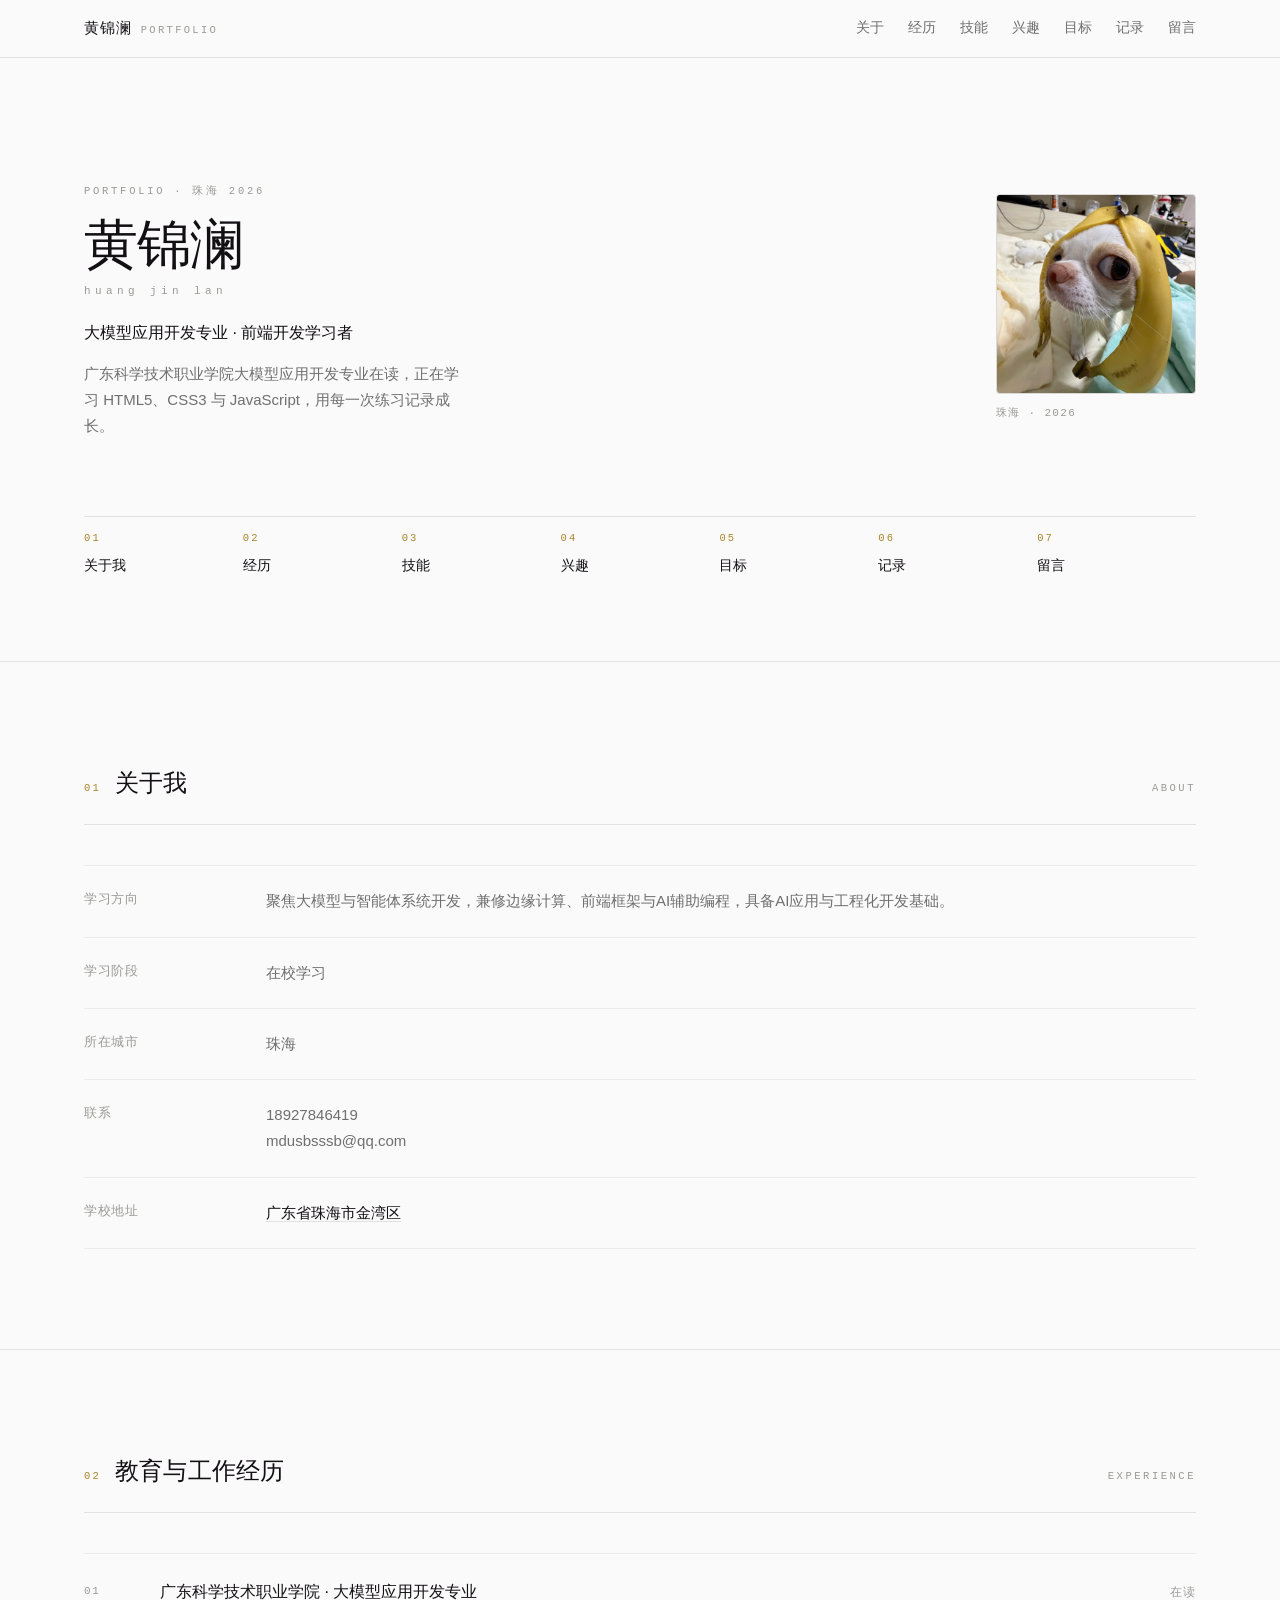
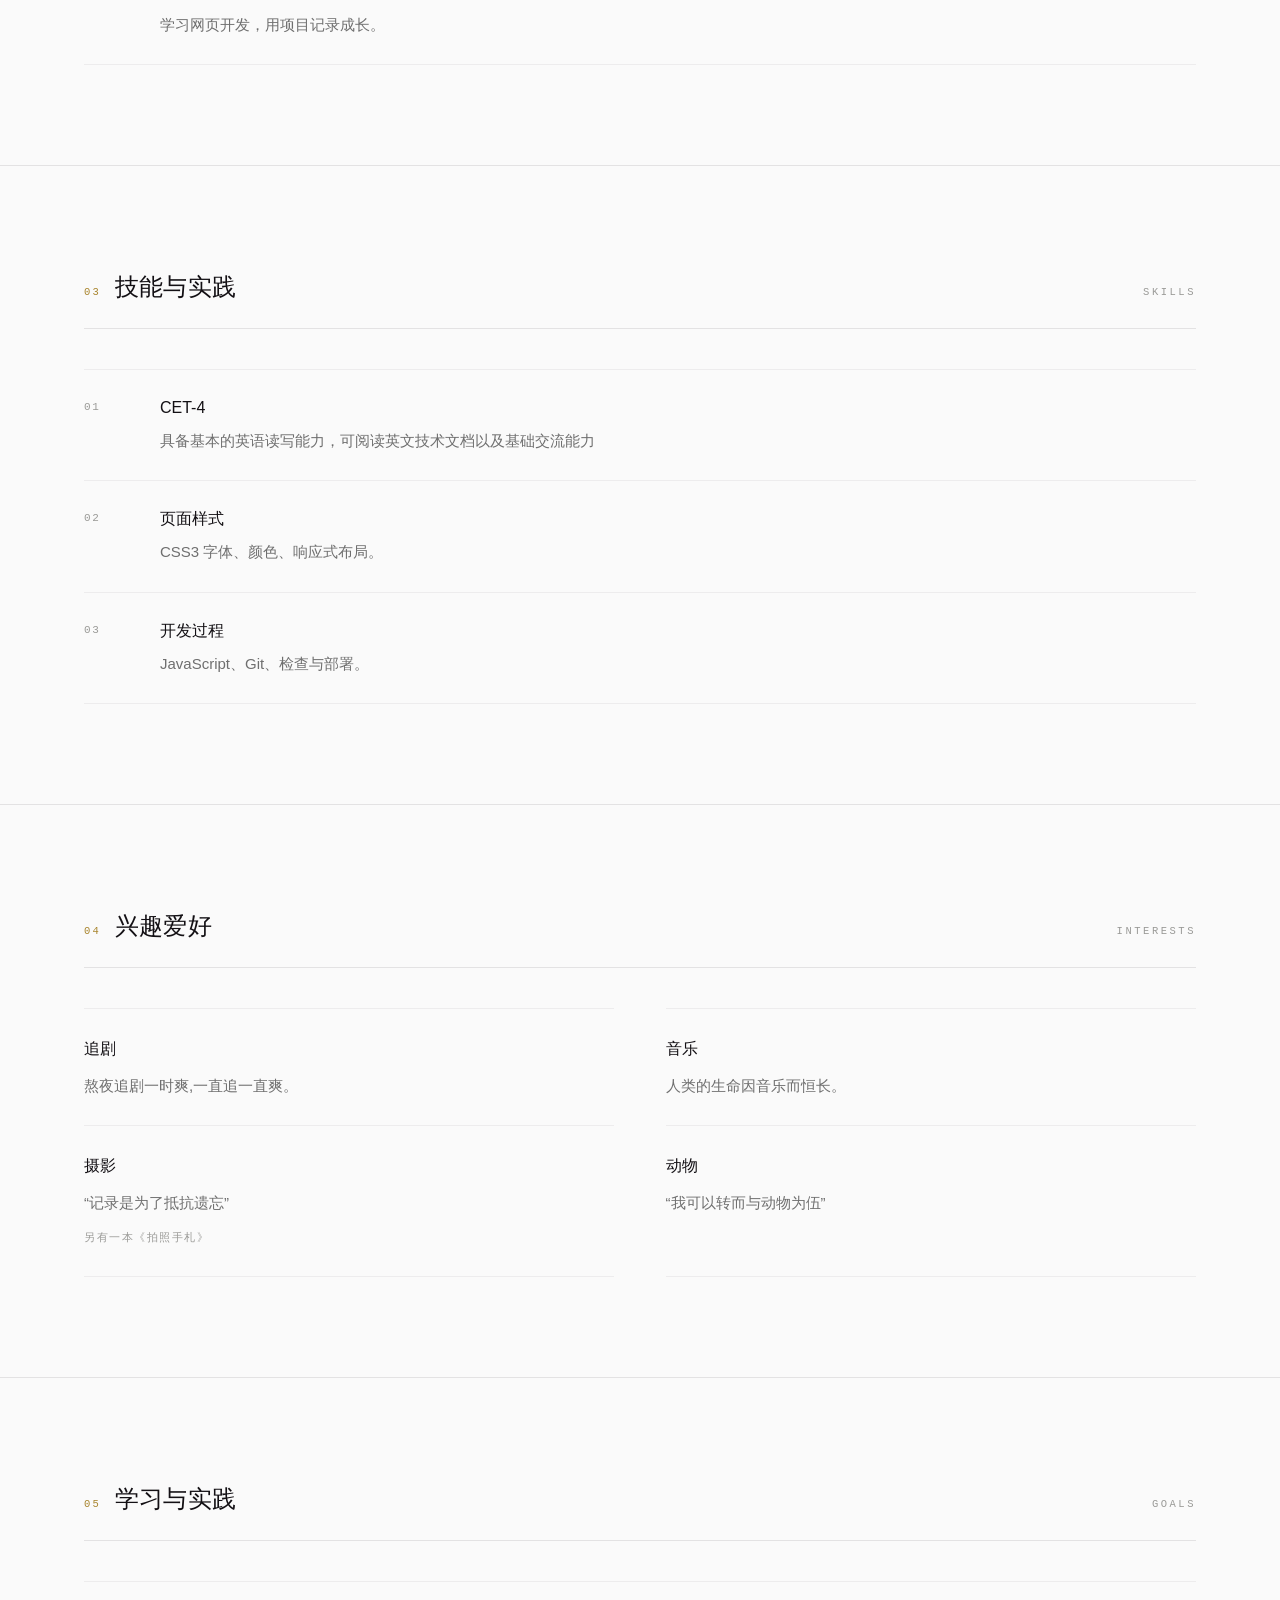
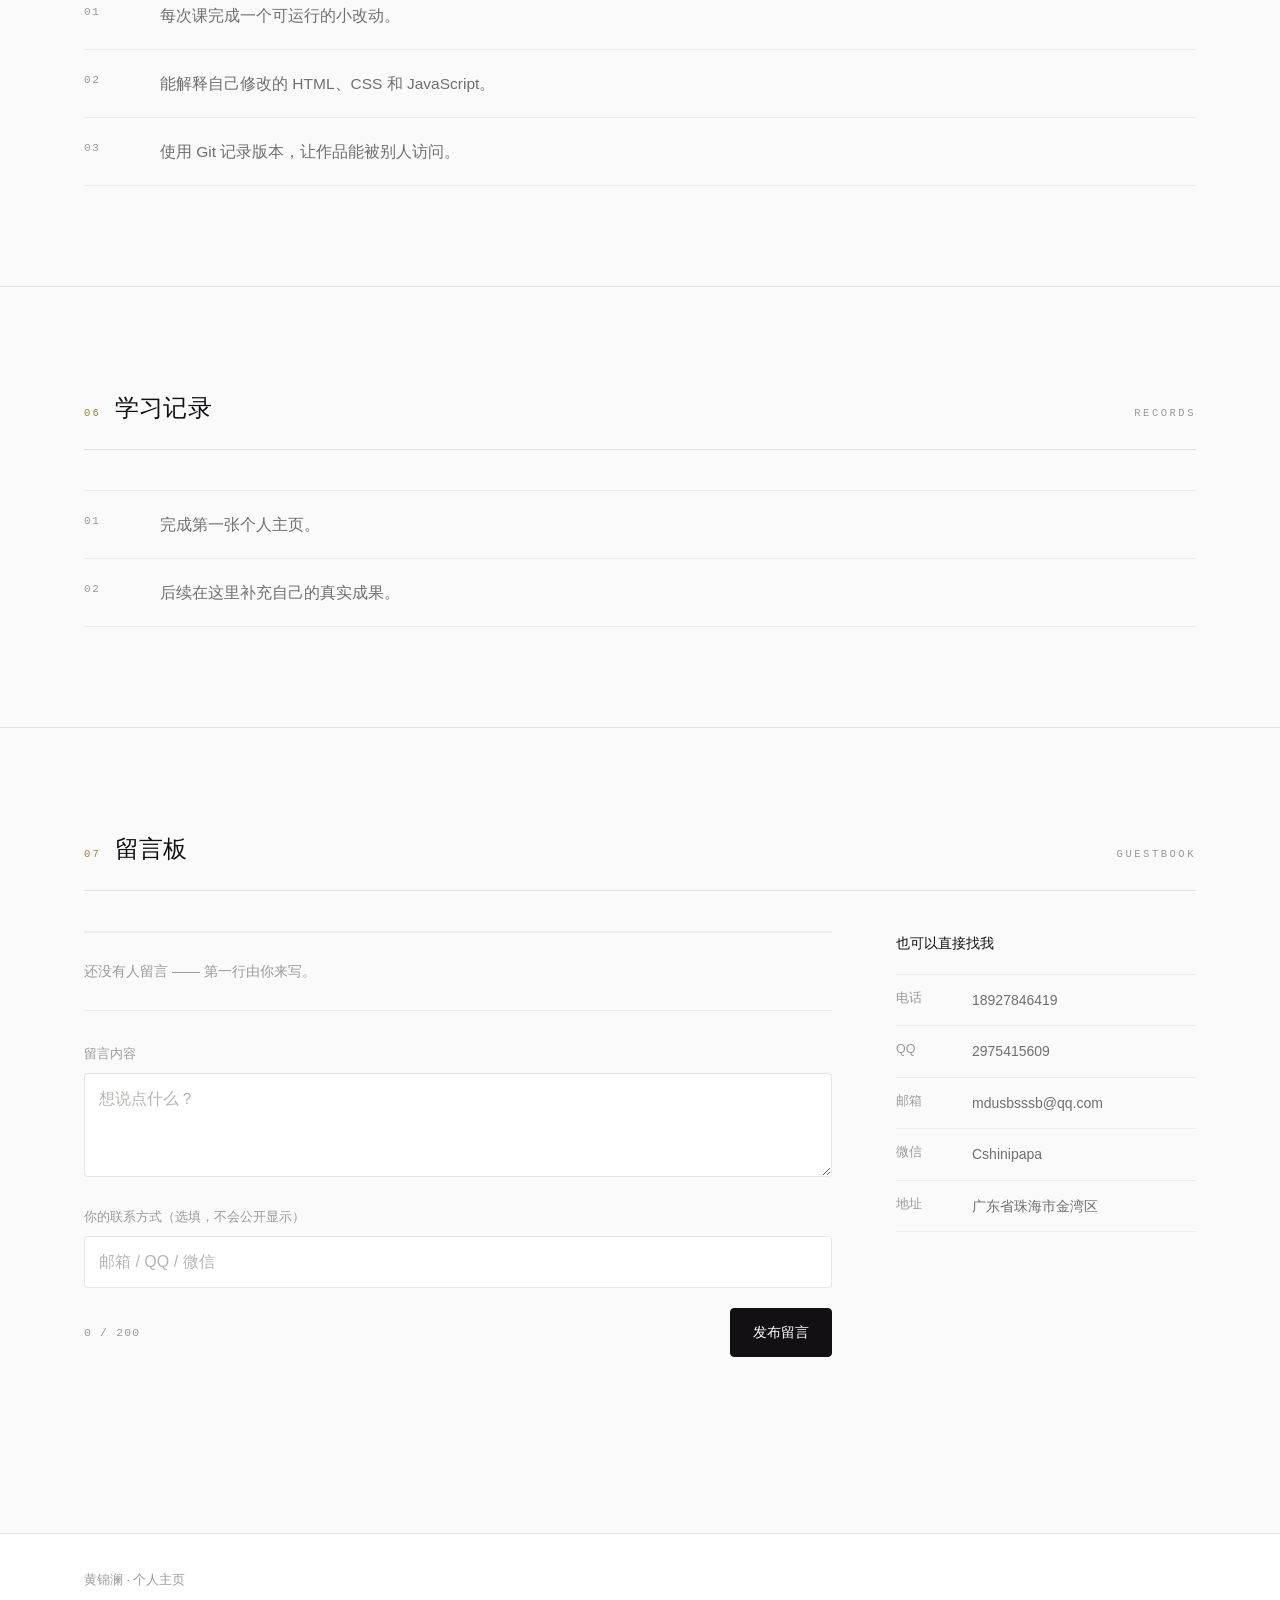
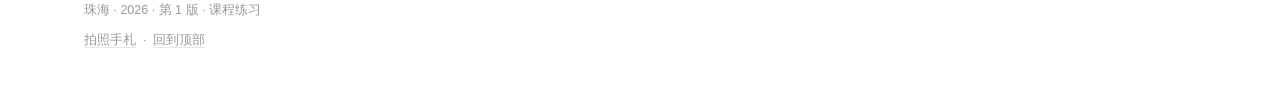
==== commit 894c9e34: "更新" ====
--- a/index.html
+++ b/index.html
@@ -1,610 +1,1333 @@
 <!DOCTYPE html>
 <html lang="zh-CN">
- <head>
+<head>
   <meta charset="utf-8"/>
-  <meta content="width=device-width, initial-scale=1" name="viewport"/>
-  <!-- 可被搜索引擎收录：不再写 noindex, nofollow -->
+  <meta content="width=device-width, initial-scale=1, viewport-fit=cover" name="viewport"/>
+  <!-- 可被搜索引擎收录：不写 noindex, nofollow -->
   <meta content="黄锦澜的个人主页：广东科学技术职业学院大模型应用开发专业在读，正在学习 HTML5、CSS3 与 JavaScript，用每一次练习记录成长。" name="description"/>
   <meta content="黄锦澜" name="author"/>
-  <title>
-   黄锦澜 · 个人主页
-  </title>
+  <meta content="#fafafa" name="theme-color"/>
+  <title>黄锦澜 · 个人主页</title>
   <link href="assets/favicon.svg" rel="icon" type="image/svg+xml"/>
-  <!-- CSS 负责颜色、字体、布局；defer 让 JavaScript 在 HTML 解析完成后执行。 -->
-  <link href="styles.css" rel="stylesheet"/>
-  <!-- 第 3 课只新增这一张样式表：装帧与手作元素（藏书票、印章、胶带、修正带、圈注）。 -->
-  <link href="lesson-03-task.css" rel="stylesheet"/>
-  <!-- 留言板区块样式：借书卡 / 便签 / 页边批注 -->
-  <link href="message-board.css" rel="stylesheet"/>
-  <link href="draft-canvas.css" rel="stylesheet"/>
- </head>
- <body>
-  <!-- 手绘滤镜：pencil = 铅笔抖动描边；ink = 洇墨。供 CSS filter: url(#…) 引用 -->
-  <svg aria-hidden="true" focusable="false" height="0" style="position:absolute" width="0">
-   <filter id="pencil">
-    <feTurbulence baseFrequency="0.016" numOctaves="3" result="n" seed="7" type="fractalNoise"/>
-    <feDisplacementMap in="SourceGraphic" in2="n" scale="3.4" xChannelSelector="R" yChannelSelector="G"/>
-   </filter>
-   <filter id="ink">
-    <feTurbulence baseFrequency="0.05" numOctaves="2" result="n" seed="5" type="fractalNoise"/>
-    <feDisplacementMap in="SourceGraphic" in2="n" scale="1.2" xChannelSelector="R" yChannelSelector="G"/>
-   </filter>
-  </svg>
-  <a class="skip-link" href="#main">
-   跳到正文
-  </a>
-  <!-- 书签绳：随阅读进度向右抽出的一根红线（宽度由 script.js 计算） -->
-  <div aria-hidden="true" class="bookmark-rail">
-  </div>
-  <header class="site-header">
-   <div class="header-inner">
-    <a class="brand" href="#about">
-     我的主页
-    </a>
-    <!-- href="#栏目ID" 是原生锚点：即使不加载 JavaScript，也能跳到对应栏目。 -->
-    <nav aria-label="主导航">
-     <a href="#profile">
-      关于
-     </a>
-     <a href="#experience">
-      经历
-     </a>
-     <a href="#skills">
-      技能
-     </a>
-     <a href="#interests">
-      兴趣
-     </a>
-     <a href="#teaching">
-      实践
-     </a>
-     <a href="#publications">
-      记录
-     </a>
-     <a href="#message">
-      留言
-     </a>
-    </nav>
-   </div>
+  <!-- 先打一个 JS 可用的标记：样式里用 html.js 分流「滚动淡入」。
+       放在样式表之前，脚本被禁用时就不会出现「内容全被藏起来」的白屏。 -->
+  <script>
+    document.documentElement.className += " js";
+  </script>
+  <style>
+/* =========================================================
+   黄锦澜的个人主页 · 极简欧式单页
+   2026-09-28（第二次换肤）：把「书」也撤掉。
+   ---------------------------------------------------------
+   上一版换掉了纸，但留着书的骨架：8 个整屏页、绕书脊翻走的
+   那一张纸、底部角标条、目次弹层、页码、已读章。骨架还在，
+   读起来就还是「一本册子」。这一版把册子整个拆了：
+
+     · 一页到底，顺着往下滚。body 正常滚动（不再锁 overflow），
+       没有翻页热区、没有角标条、没有进度格子、没有页码。
+     · 顶栏常驻：左边站名，右边 7 个章节锚点，滚到哪一节
+       哪一节就带一条冷色下划线（aria-current）。
+     · 顶端一条 2px 进度线，就是原来那套「阅读进度」的替身。
+     · 「目次」变成开场里的一张索引表 —— 编号 + 章节名，
+       点一下直接跳过去，仍然是目录，只是不需要弹层了。
+     · 「已阅章」升级成「上次读到 技能 · 继续阅读」一行字，
+       存在 localStorage 里，下次打开还在。
+     · 留言的「到访章」「翻卡片」换成：新留言淡入时有一层
+       极淡的冷色底一闪而过 + 一行「已记录 · 日期」。
+
+   视觉语言（摄影师 Links 的作品气质 + 欧式极简版式）：
+     · 底色白到近乎没有颜色（#fafafa），内容列窄、留白大；
+     · 全站只有一档强调色：深海冷青 #175365，只出现在
+       进度线、当前章节下划线、正文链接、按钮悬停；
+     · 用发丝线代替一切装饰：没有纸纹、胶带、印章、铅笔圈注、
+       没有图标、没有阴影、没有渐变、没有毛玻璃；
+     · 字重只用 400 / 500，无衬线正文，编号与元信息用等宽 +
+       拉开字距 —— 这是这套版式最省力也最显眼的记号；
+     · 拿波里黄（2026-09-28 追加）：用户要「加一点点」。于是在冷青
+       之外再引一档暖色 --naples，但只落在极小面积上 —— 顶端那条
+       2px 进度线、章节与索引的编号 01–07、选中文字的底。分工是：
+       暖黄 = 你在第几段（进度与编号），冷青 = 当前与可点（下划线、
+       链接、按钮）。冷调仍然是主调，暖色只是记号的温度。
+     · 圆角统一 4px，是上限。
+
+   一条从上一版继承下来的硬规则（别改回去）：
+     凡是有字的元素，悬停 / 位移一律不要用 transform / scale。
+     浏览器遇到元素 transform 在变，会先把它的文字栅格化成位图
+     再跟着变换重采样 —— 动画期间整段字都是糊的（实测过：
+     鼠标扫过封面时书名、拼音、出版信息全页发虚）。
+     位移改用 top / left / right / bottom（只重画），
+     颜色改用 color / background / border-color，transform 只给纯图形。
+     本版没有任何 transform 动画：进度线改宽度，淡入只改 opacity。
+
+   回退路径：纸书版 index.prev-book.html、
+             暗色版（纸撤了、书还在）index.prev-dark.html、
+             更早的长滚动版 index.prev-scroll.html，都在同目录。
+   ========================================================= */
+
+/* ---------- 设计变量 ---------- */
+:root {
+  /* 白到近乎没有颜色：三层明度撑起全部层次 */
+  --bg: #fafafa;            /* 页面底 */
+  --card: #ffffff;          /* 输入框、页脚 */
+  --fill: #f0f0ee;          /* 图片未加载时的占位 */
+
+  /* 墨：不用纯黑，纯黑在白底上会发涩 */
+  --ink: #131014;           /* 正文与标题 */
+  --ink-2: #6f6f6f;         /* 次级文字 */
+  --ink-3: #9a9a97;         /* 标签、编号、日期 */
+
+  /* 线：只做发丝线，两种强度 */
+  --line: rgba(19, 16, 20, .10);
+  --line-soft: rgba(19, 16, 20, .055);
+
+  /* 全站唯一的颜色 */
+  --cold: #175365;          /* 深海冷青 */
+  --cold-soft: rgba(23, 83, 101, .34);
+  --warn: #8c2f2a;          /* 只在出错与「快写满」时出现 */
+
+  /* 拿波里黄：第二档颜色，但只做记号，绝不做主色。
+     两档是因为用途不同 —— 线要亮一点才像一根金丝，
+     小字要暗一点才在白底上读得出。 */
+  --naples: #dfba58;        /* 拿波里黄（2px 进度线） */
+  --naples-ink: #a8842c;    /* 暗拿波里黄（10.5px 编号，白底可读） */
+  --naples-soft: rgba(223, 186, 88, .45);  /* 选中文字的底 */
+
+  --radius: 4px;            /* 圆角上限 */
+  --wrap: 1160px;           /* 内容列宽 */
+  --bar-h: 58px;            /* 顶栏总高（含 1px 下边线），改高度要同步脚本里的 BAR_H */
+
+  /* 字体：正文无衬线（系统栈，不下载任何字体文件）；
+     编号、日期、拉丁小标签用等宽 —— 靠等宽 + 字距做「欧式」记号 */
+  --font: "Helvetica Neue", Helvetica, -apple-system, BlinkMacSystemFont, "Segoe UI",
+          "PingFang SC", "Hiragino Sans GB", "Microsoft YaHei", "Source Han Sans SC",
+          "Noto Sans SC", Arial, sans-serif;
+  --mono: ui-monospace, "SF Mono", "JetBrains Mono", "Cascadia Mono", Menlo,
+          Consolas, "Courier New", monospace;
+}
+
+*, *::before, *::after { box-sizing: border-box; }
+
+html {
+  -webkit-text-size-adjust: 100%;
+  /* 顶栏是 sticky 的，锚点跳转要给标题留出顶栏那一段，
+     否则标题会被顶栏压住（这是去掉「书」之后最容易踩的坑）。 */
+  scroll-padding-top: calc(var(--bar-h) + 24px);
+}
+/* 平滑滚动：只在用户没有要求「减少动态效果」时开 */
+@media (prefers-reduced-motion: no-preference) {
+  html { scroll-behavior: smooth; }
+}
+
+body {
+  margin: 0;
+  background: var(--bg);
+  color: var(--ink);
+  font: 15px/1.75 var(--font);
+  -webkit-font-smoothing: antialiased;
+  text-rendering: optimizeLegibility;
+}
+
+img { display: block; max-width: 100%; }
+p { margin: 0; }
+a { color: inherit; text-decoration: none; }
+button { font: inherit; color: inherit; }
+
+:focus-visible { outline: 2px solid var(--cold); outline-offset: 3px; }
+/* 选中文字时露一抹暖色 —— 只在用户自己动手时才出现 */
+::selection { background: var(--naples-soft); color: var(--ink); }
+
+.sr-only {
+  position: absolute; width: 1px; height: 1px; padding: 0; margin: -1px;
+  overflow: hidden; clip: rect(0 0 0 0); white-space: nowrap; border: 0;
+}
+
+/* 键盘用户跳过顶栏 */
+.skip {
+  position: absolute; left: -9999px; top: 0; z-index: 60;
+  padding: 10px 16px; font-size: 13px;
+  color: #fff; background: var(--ink);
+  border-radius: 0 0 var(--radius) 0;
+}
+.skip:focus { left: 0; }
+
+.wrap { width: 100%; max-width: var(--wrap); margin: 0 auto; padding: 0 24px; }
+
+/* =========================================================
+   顶端进度线：原来那套「阅读进度」的替身。
+   只改宽度，不做 transform，所以不会碰到任何文字。
+   ========================================================= */
+.progress {
+  position: fixed; left: 0; top: 0; z-index: 50;
+  width: 100%; height: 2px;
+  pointer-events: none;
+}
+.progress i { display: block; width: 0; height: 100%; background: var(--naples); }
+
+/* =========================================================
+   顶栏：常驻，左站名 + 右章节锚点
+   ========================================================= */
+.bar {
+  position: sticky; top: 0; z-index: 30;
+  background: var(--bg);
+  border-bottom: 1px solid var(--line);
+}
+.bar-in {
+  display: flex; align-items: center; gap: 24px;
+  height: calc(var(--bar-h) - 1px);
+  max-width: var(--wrap); margin: 0 auto; padding: 0 24px;
+}
+.brand { display: flex; align-items: baseline; gap: 9px; white-space: nowrap; }
+.brand-cn { font-size: 15px; font-weight: 500; letter-spacing: .06em; }
+.brand-en { font: 10.5px/1 var(--mono); letter-spacing: .22em; color: var(--ink-3); }
+.brand:hover .brand-cn { color: var(--cold); }
+
+/* min-width:0 让窄屏时这一条能自己横向滚动，
+   而不是把站名挤出去（手机上 7 个锚点放不下）。 */
+.nav {
+  display: flex; align-items: center; gap: 24px;
+  margin-left: auto; min-width: 0;
+  overflow-x: auto;
+  scrollbar-width: none;
+}
+.nav::-webkit-scrollbar { display: none; }
+.nav a {
+  padding: 4px 0;
+  font-size: 13.5px; color: var(--ink-2); white-space: nowrap;
+  border-bottom: 1px solid transparent;
+  transition: color .18s ease, border-color .18s ease;
+}
+.nav a:hover { color: var(--ink); }
+.nav a[aria-current="page"] { color: var(--ink); border-bottom-color: var(--cold); }
+
+/* =========================================================
+   开场：一屏留白，名字是唯一的大字
+   ========================================================= */
+.hero { padding: clamp(64px, 10vw, 132px) 0 clamp(40px, 6vw, 68px); }
+.hero-grid {
+  display: grid;
+  grid-template-columns: minmax(0, 1fr) 200px;
+  gap: clamp(32px, 5vw, 72px);
+  align-items: start;
+}
+
+.eyebrow { font: 10.5px/1 var(--mono); letter-spacing: .26em; color: var(--ink-3); }
+.hero h1 {
+  margin: 18px 0 0;
+  font-size: clamp(34px, 5.6vw, 54px);
+  font-weight: 500; line-height: 1.08; letter-spacing: -.015em;
+}
+.latin { margin: 13px 0 0; font: 11px/1 var(--mono); letter-spacing: .4em; color: var(--ink-3); }
+.role { margin: 22px 0 0; font-size: 16px; }
+.lede { margin: 14px 0 0; max-width: 46ch; font-size: 15px; color: var(--ink-2); }
+
+/* 续读：上次读到哪一节。第一次来的人看不到这一行。 */
+.resume {
+  display: flex; align-items: center; flex-wrap: wrap; gap: 6px 10px;
+  margin: 26px 0 0;
+  font-size: 13px; color: var(--ink-3);
+}
+.resume[hidden] { display: none; }
+.resume b { font-weight: 500; color: var(--ink); }
+.resume button {
+  padding: 0; font-size: 13px; color: var(--cold);
+  background: none; border: 0; border-bottom: 1px solid var(--cold-soft);
+  cursor: pointer;
+}
+.resume button:hover { border-bottom-color: var(--cold); }
+
+.hero-photo { margin: 8px 0 0; }
+.hero-photo img {
+  width: 100%; aspect-ratio: 1 / 1; object-fit: cover;
+  background: var(--fill);
+  border: 1px solid var(--line);
+  border-radius: var(--radius);
+}
+.hero-photo figcaption {
+  margin-top: 11px;
+  font: 11px/1.5 var(--mono); letter-spacing: .12em; color: var(--ink-3);
+}
+
+/* =========================================================
+   开场里的索引表 = 原来的「目次」
+   编号 + 章节名，一格格排开，点一下跳过去
+   ========================================================= */
+.index { margin: clamp(44px, 6vw, 80px) 0 0; }
+.index ol {
+  display: grid; grid-template-columns: repeat(7, minmax(0, 1fr));
+  margin: 0; padding: 0; list-style: none;
+}
+.index li { border-top: 1px solid var(--line); }
+.index a { display: block; padding: 16px 14px 16px 0; }
+.index a:hover .i-name { color: var(--cold); }
+.i-no {
+  display: block; margin-bottom: 9px;
+  font: 10.5px/1 var(--mono); letter-spacing: .2em; color: var(--naples-ink);
+}
+.i-name { display: block; font-size: 14px; color: var(--ink); }
+
+/* =========================================================
+   章节：一条发丝线开场，标题左、拉丁标签右
+   ========================================================= */
+.sec { padding: clamp(60px, 8vw, 100px) 0; border-top: 1px solid var(--line); }
+
+.sec-head {
+  display: flex; align-items: baseline; justify-content: space-between; gap: 20px;
+  padding-bottom: 20px; margin-bottom: clamp(26px, 4vw, 40px);
+  border-bottom: 1px solid var(--line);
+}
+.sec-head h2 {
+  display: flex; align-items: baseline; gap: 14px;
+  margin: 0; font-size: clamp(19px, 2.2vw, 24px);
+  font-weight: 500; letter-spacing: .01em;
+}
+.sec-no { font: 10.5px/1 var(--mono); font-weight: 400; letter-spacing: .2em; color: var(--naples-ink); }
+.sec-en { font: 10.5px/1 var(--mono); letter-spacing: .24em; color: var(--ink-3); }
+
+/* ---------- 关于我：标签 / 值 两栏 ---------- */
+.facts { margin: 0; border-top: 1px solid var(--line-soft); }
+.fact {
+  display: grid; grid-template-columns: 150px minmax(0, 1fr);
+  gap: 6px 32px; padding: 22px 0;
+  border-bottom: 1px solid var(--line-soft);
+}
+.fact dt { font-size: 13px; letter-spacing: .04em; color: var(--ink-3); }
+.fact dd { margin: 0; font-size: 15px; color: var(--ink-2); }
+.fact dd a { color: var(--ink); border-bottom: 1px solid var(--line); }
+.fact dd a:hover { color: var(--cold); border-bottom-color: var(--cold); }
+
+/* ---------- 经历 / 技能：编号 + 标题 + 时间 + 说明 ---------- */
+.entries { margin: 0; padding: 0; list-style: none; }
+.entries li {
+  display: grid; grid-template-columns: 52px minmax(0, 1fr) auto;
+  column-gap: 24px; row-gap: 8px;
+  padding: 26px 0;
+  border-bottom: 1px solid var(--line-soft);
+}
+.entries li:first-child { border-top: 1px solid var(--line-soft); }
+.e-no { font: 11px/1 var(--mono); letter-spacing: .16em; color: var(--ink-3); padding-top: 6px; }
+.e-title { font-size: 16px; font-weight: 500; line-height: 1.5; }
+.e-meta {
+  padding-top: 4px; white-space: nowrap;
+  font: 11.5px/1.6 var(--mono); letter-spacing: .1em; color: var(--ink-3);
+}
+.e-desc { grid-column: 2 / -1; font-size: 15px; color: var(--ink-2); }
+
+/* ---------- 兴趣：两栏四格 ---------- */
+.hobbies {
+  display: grid; grid-template-columns: repeat(2, minmax(0, 1fr));
+  gap: 0 clamp(24px, 4vw, 56px);
+  margin: 0; padding: 0; list-style: none;
+}
+.hobby { padding: 26px 0; border-bottom: 1px solid var(--line-soft); }
+.hobby:nth-child(1), .hobby:nth-child(2) { border-top: 1px solid var(--line-soft); }
+.hobby h3 { margin: 0; font-size: 16px; font-weight: 500; }
+.hobby p { margin: 10px 0 0; max-width: 32ch; font-size: 15px; color: var(--ink-2); }
+/* 摄影这一格整块是一扇门，通向另一本册子《拍照手札》。
+   悬停只改颜色，不动 transform —— 里面有字。 */
+.hobby--link a { display: block; }
+.hobby--link a:hover h3,
+.hobby--link a:hover .hobby-more { color: var(--cold); }
+.hobby-more {
+  display: inline-block; margin-top: 14px;
+  font: 11px/1.5 var(--mono); letter-spacing: .14em; color: var(--ink-3);
+  transition: color .18s ease;
+}
+
+/* ---------- 目标 / 记录：编号列表 ---------- */
+.nlist { margin: 0; padding: 0; list-style: none; }
+.nlist li {
+  display: grid; grid-template-columns: 52px minmax(0, 1fr);
+  column-gap: 24px; padding: 20px 0;
+  border-bottom: 1px solid var(--line-soft);
+  font-size: 15.5px; color: var(--ink-2);
+}
+.nlist li:first-child { border-top: 1px solid var(--line-soft); }
+.nlist span { font: 11px/1.9 var(--mono); letter-spacing: .16em; color: var(--ink-3); }
+
+/* =========================================================
+   留言板
+   ========================================================= */
+.gb-grid {
+  display: grid; grid-template-columns: minmax(0, 1fr) 300px;
+  gap: clamp(32px, 5vw, 64px); align-items: start;
+}
+
+.ledger { margin: 0; padding: 0; list-style: none; border-top: 1px solid var(--line-soft); }
+.ledger li {
+  display: grid; grid-template-columns: 132px minmax(0, 1fr);
+  column-gap: 20px; row-gap: 6px;
+  padding: 18px 0;
+  border-bottom: 1px solid var(--line-soft);
+}
+.l-date { font: 11.5px/1.7 var(--mono); letter-spacing: .06em; color: var(--ink-3); }
+.l-text { font-size: 15px; white-space: pre-wrap; word-break: break-word; }
+/* 刚提交的那一条：一层极淡的冷色底闪一下就没。
+   用 background 动画（只重画），不碰 transform —— 里面有字。 */
+.ledger li.is-fresh { animation: fresh 1.5s ease-out; }
+@keyframes fresh {
+  from { background: rgba(23, 83, 101, .07); }
+  to   { background: transparent; }
+}
+.ledger-empty {
+  margin: 0; padding: 26px 0;
+  font-size: 14px; color: var(--ink-3);
+  border-top: 1px solid var(--line-soft);
+  border-bottom: 1px solid var(--line-soft);
+}
+.ledger-empty[hidden] { display: none; }
+
+.gb-form { margin: 32px 0 0; }
+.gb-form label { display: block; margin: 0 0 8px; font-size: 13px; color: var(--ink-3); }
+.gb-form textarea,
+.gb-form input {
+  width: 100%; margin: 0 0 20px; padding: 12px 14px;
+  font-family: var(--font); font-size: 16px; line-height: 1.6; color: var(--ink);
+  background: var(--card);
+  border: 1px solid var(--line);
+  border-radius: var(--radius);
+}
+/* 手机端输入框字号必须 >= 16px，否则 iOS Safari 聚焦时会把整页放大 */
+.gb-form textarea { min-height: 104px; resize: vertical; }
+.gb-form textarea::placeholder,
+.gb-form input::placeholder { color: #b4b4b0; }
+.gb-form textarea:focus-visible,
+.gb-form input:focus-visible { outline: 2px solid var(--cold); outline-offset: 2px; }
+/* 内容为空时的提示：只改边框与底色，不做抖动（抖动要 transform，会把字晃糊） */
+.gb-form textarea.is-bad {
+  border-color: var(--warn);
+  background: rgba(140, 47, 42, .035);
+}
+
+.gb-error { margin: 0 0 16px; font-size: 13px; color: var(--warn); }
+.gb-error[hidden] { display: none; }
+
+.gb-foot { display: flex; align-items: center; justify-content: space-between; gap: 16px; }
+.gb-count { font: 11.5px/1 var(--mono); letter-spacing: .1em; color: var(--ink-3); }
+.gb-count [data-count].near { color: var(--warn); }
+
+.gb-submit {
+  padding: 11px 22px; font-size: 14px;
+  color: #fff; background: var(--ink);
+  border: 1px solid var(--ink); border-radius: var(--radius);
+  cursor: pointer;
+  transition: background .18s ease, border-color .18s ease;
+}
+.gb-submit:hover { background: var(--cold); border-color: var(--cold); }
+
+.gb-note { margin: 16px 0 0; font-size: 12.5px; color: var(--cold); }
+.gb-note[hidden] { display: none; }
+
+.gb-reset-row { margin: 14px 0 0; }
+.gb-reset {
+  padding: 0; font-size: 13px; color: var(--ink-3);
+  background: none; border: 0; border-bottom: 1px solid transparent;
+  cursor: pointer;
+}
+.gb-reset:hover { color: var(--warn); border-bottom-color: currentColor; }
+/* 没留过言就没有这一行；确认态沿用警告色，一眼看出是危险动作 */
+.gb-reset-row[hidden] { display: none; }
+.gb-reset.is-confirming { color: var(--warn); border-bottom-color: currentColor; }
+
+/* =========================================================
+   云端留言（Twikoo）的皮肤对齐
+   ---------------------------------------------------------
+   组件自带一套白色圆角卡片，跟本站的极简欧式不是一路。
+   这里只做「拉回来」的四件事：字体改成本站的、圆角收到 4px、
+   阴影和渐变去掉、主色换成冷青。用属性选择器而不是精确类名，
+   这样组件小版本升级改了内部类名也不会整套失效。
+   真正的细节还在等接上后端之后按实际渲染微调。
+   ========================================================= */
+.cmt--cloud[hidden] { display: none; }
+.cmt--cloud { font-family: var(--font); color: var(--ink); }
+
+/* 组件内部的字体一律继承本站，不让它带回自己的字体栈 */
+.cmt--cloud,
+.cmt--cloud input,
+.cmt--cloud textarea,
+.cmt--cloud button,
+.cmt--cloud select { font-family: var(--font); }
+
+/* 输入框：与本站留言表单同一副长相（白底、发丝线、4px） */
+.cmt--cloud input,
+.cmt--cloud textarea {
+  color: var(--ink);
+  background: var(--card);
+  border: 1px solid var(--line);
+  border-radius: var(--radius);
+}
+.cmt--cloud input:focus,
+.cmt--cloud textarea:focus {
+  border-color: var(--cold);
+  outline: none;
+}
+
+/* 按钮：本站只有留言提交是实心，这里也让主按钮实心起来 */
+.cmt--cloud button { border-radius: var(--radius); }
+.cmt--cloud [class*="primary"] { color: #fff; background: var(--cold); border-color: var(--cold); }
+
+/* 去掉一切阴影、渐变、毛玻璃 —— 本站的规矩 */
+.cmt--cloud [class*="tk-"],
+.cmt--cloud [class*="tk-"] * {
+  box-shadow: none;
+  text-shadow: none;
+  background-image: none;
+  backdrop-filter: none;
+}
+/* 圆角一律收到上限 4px，头像保持小方角（本站头像也是方的） */
+.cmt--cloud [class*="tk-"] { border-radius: var(--radius); }
+.cmt--cloud img { border-radius: var(--radius); }
+
+/* 组件自带的标题不必要，章节标题已经有了 */
+.cmt--cloud [class*="tk-comments-title"] { display: none; }
+/* 分隔线改成发丝线 */
+.cmt--cloud hr,
+.cmt--cloud [class*="tk-"] { border-color: var(--line-soft); }
+/* 链接沿用冷青 */
+.cmt--cloud a { color: var(--cold); }
+
+
+.noscript { margin: 20px 0 0; font-size: 13.5px; color: var(--ink-3); }
+
+/* ---------- 联系方式 ---------- */
+.gb-side h3 { margin: 0 0 18px; font-size: 14px; font-weight: 500; }
+.contact { margin: 0; border-top: 1px solid var(--line-soft); }
+.contact > div {
+  display: grid; grid-template-columns: 64px minmax(0, 1fr);
+  gap: 12px; padding: 13px 0;
+  border-bottom: 1px solid var(--line-soft);
+}
+.contact dt { font-size: 12.5px; color: var(--ink-3); }
+.contact dd { margin: 0; font-size: 14px; color: var(--ink-2); word-break: break-all; }
+.contact dd a:hover { color: var(--cold); }
+
+/* ---------- 页脚 ---------- */
+.foot {
+  margin-top: clamp(40px, 6vw, 80px);
+  padding: 36px 0 46px;
+  background: var(--card);
+  border-top: 1px solid var(--line);
+}
+.foot p { font-size: 12.5px; color: var(--ink-3); }
+.foot p + p { margin-top: 8px; }
+.foot a { border-bottom: 1px solid var(--line); }
+.foot a:hover { color: var(--cold); border-bottom-color: var(--cold); }
+
+/* ---------- 提示条 ---------- */
+.toast {
+  position: fixed; left: 50%; bottom: 28px; z-index: 60;
+  transform: translateX(-50%);           /* 静态居中，不参与动画 */
+  padding: 11px 20px;
+  font-size: 13.5px; color: #fff;
+  background: var(--ink); border-radius: var(--radius);
+  opacity: 0; visibility: hidden;
+  transition: opacity .22s ease, visibility .22s ease;
+}
+.toast.show { opacity: 1; visibility: visible; }
+
+/* ---------- 滚动淡入：只改 opacity ---------- */
+.js .reveal { opacity: 0; }
+.js .reveal.in { opacity: 1; }
+@media (prefers-reduced-motion: no-preference) {
+  .js .reveal { transition: opacity .55s ease; }
+}
+
+/* =========================================================
+   窄屏
+   ========================================================= */
+@media (max-width: 900px) {
+  .hero-grid { grid-template-columns: minmax(0, 1fr); }
+  .hero-photo { max-width: 200px; margin-top: 34px; }
+  .index ol { grid-template-columns: repeat(3, minmax(0, 1fr)); }
+  .hobbies { grid-template-columns: minmax(0, 1fr); }
+  .hobby:nth-child(2) { border-top: 0; }
+  .gb-grid { grid-template-columns: minmax(0, 1fr); }
+}
+
+@media (max-width: 700px) {
+  .bar-in { gap: 14px; padding: 0 18px; }
+  .brand-en { display: none; }
+  .nav { gap: 18px; }
+  .nav a { font-size: 13px; }
+  .wrap { padding: 0 18px; }
+  .fact { grid-template-columns: minmax(0, 1fr); gap: 4px; }
+  .entries li { grid-template-columns: 34px minmax(0, 1fr); column-gap: 16px; }
+  .e-meta { grid-column: 2; padding-top: 0; }
+  .e-desc { grid-column: 2; }
+  .nlist li { grid-template-columns: 34px minmax(0, 1fr); column-gap: 16px; }
+  .ledger li { grid-template-columns: minmax(0, 1fr); }
+  .index ol { grid-template-columns: repeat(2, minmax(0, 1fr)); }
+}
+
+@media (prefers-reduced-motion: reduce) {
+  .ledger li.is-fresh { animation: none; }
+}
+  </style>
+</head>
+<body>
+
+  <a class="skip" href="#about">跳到正文</a>
+
+  <!-- 顶端进度线：读了多少 -->
+  <div aria-hidden="true" class="progress"><i data-progress></i></div>
+
+  <!-- 顶栏：左边站名，右边 7 个章节锚点（滚到哪一节，哪一节带下划线） -->
+  <header class="bar">
+    <div class="bar-in">
+      <a class="brand" href="#top">
+        <span class="brand-cn">黄锦澜</span>
+        <span class="brand-en">PORTFOLIO</span>
+      </a>
+      <nav aria-label="页面导航" class="nav" data-nav>
+        <a href="#about">关于</a>
+        <a href="#experience">经历</a>
+        <a href="#skills">技能</a>
+        <a href="#interests">兴趣</a>
+        <a href="#goals">目标</a>
+        <a href="#records">记录</a>
+        <a href="#guestbook">留言</a>
+      </nav>
+    </div>
   </header>
-  <main id="main">
-   <!-- HTML 练习：修改姓名、专业、照片路径和联系方式。 -->
-   <!-- 首页 = 旧书封面 / 扉页：书名、作者、出版年、藏书章，详细资料在内页 -->
-   <section class="book-cover" id="about">
-      <!-- 纸上草稿：Canvas 纸面层（纯装饰，不承载文字；样式 draft-canvas.css，脚本 draft-canvas.js） -->
-      <div class="hjl-canvas-wrap" data-hjl-draft="">
-        <div class="hjl-canvas" aria-hidden="true"><canvas></canvas></div>
-        <p class="hjl-canvas-ui">
-          <label class="hjl-canvas-file">用音频驱动<input class="hjl-canvas-input" type="file" accept="audio/*"/></label>
-          <button class="hjl-canvas-stop" type="button" hidden="">停</button>
-          <span class="hjl-canvas-state" role="status"></span>
-        </p>
+
+  <main id="top">
+
+    <!-- ================= 开场：名字 + 一句话 + 照片 + 索引 ================= -->
+    <section class="hero">
+      <div class="wrap">
+
+        <div class="hero-grid">
+          <div class="hero-text">
+            <p class="eyebrow">PORTFOLIO · 珠海 2026</p>
+            <h1>黄锦澜</h1>
+            <p class="latin">huang jin lan</p>
+            <p class="role">大模型应用开发专业 · 前端开发学习者</p>
+            <p class="lede">广东科学技术职业学院大模型应用开发专业在读，正在学习 HTML5、CSS3 与 JavaScript，用每一次练习记录成长。</p>
+
+            <!-- 续读提示：上次读到哪一节。第一次来访时先藏着，由脚本决定是否露出来 -->
+            <p class="resume" hidden>
+              上次读到
+              <b data-resume-name>技能</b>
+              <button data-resume-jump type="button">继续阅读</button>
+            </p>
+          </div>
+
+          <!-- 唯一的照片：不裁成圆的，不加滤镜，只做 1:1 方图 + 一条发丝边 -->
+          <figure class="hero-photo">
+            <img alt="黄锦澜的照片" height="200" src="tx.jpg" width="200"/>
+            <figcaption>珠海 · 2026</figcaption>
+          </figure>
+        </div>
+
+        <!-- 索引 = 原来的「目次」：编号 + 章节名，点一下跳过去 -->
+        <nav aria-label="目录" class="index">
+          <ol>
+            <li><a href="#about"><span class="i-no">01</span><span class="i-name">关于我</span></a></li>
+            <li><a href="#experience"><span class="i-no">02</span><span class="i-name">经历</span></a></li>
+            <li><a href="#skills"><span class="i-no">03</span><span class="i-name">技能</span></a></li>
+            <li><a href="#interests"><span class="i-no">04</span><span class="i-name">兴趣</span></a></li>
+            <li><a href="#goals"><span class="i-no">05</span><span class="i-name">目标</span></a></li>
+            <li><a href="#records"><span class="i-no">06</span><span class="i-name">记录</span></a></li>
+            <li><a href="#guestbook"><span class="i-no">07</span><span class="i-name">留言</span></a></li>
+          </ol>
+        </nav>
+
       </div>
-    <!-- data-tilt 是纸片的初始倾角（度），鼠标经过时会在此基础上微微摆动 -->
-    <div class="cover-sheet" data-tilt="-0.4">
-     <div class="cover-main">
-      <p class="cover-kicker">
-       PORTFOLIO
+    </section>
+
+    <!-- ================= 01 关于我 ================= -->
+    <section class="sec" id="about">
+      <div class="wrap">
+        <header class="sec-head reveal">
+          <h2><span class="sec-no">01</span>关于我</h2>
+          <span class="sec-en">ABOUT</span>
+        </header>
+
+        <dl class="facts">
+          <div class="fact reveal">
+            <dt>学习方向</dt>
+            <dd>聚焦大模型与智能体系统开发，兼修边缘计算、前端框架与AI辅助编程，具备AI应用与工程化开发基础。</dd>
+          </div>
+          <div class="fact reveal">
+            <dt>学习阶段</dt>
+            <dd>在校学习</dd>
+          </div>
+          <div class="fact reveal">
+            <dt>所在城市</dt>
+            <dd>珠海</dd>
+          </div>
+          <div class="fact reveal">
+            <dt>联系</dt>
+            <dd>
+              18927846419<br/>
+              mdusbsssb@qq.com
+            </dd>
+          </div>
+          <div class="fact reveal">
+            <dt>学校地址</dt>
+            <dd>
+              <a href="https://j.map.baidu.com/e6/IQd" rel="noopener" target="_blank">广东省珠海市金湾区</a>
+            </dd>
+          </div>
+        </dl>
+      </div>
+    </section>
+
+    <!-- ================= 02 经历 ================= -->
+    <section class="sec" id="experience">
+      <div class="wrap">
+        <header class="sec-head reveal">
+          <h2><span class="sec-no">02</span>教育与工作经历</h2>
+          <span class="sec-en">EXPERIENCE</span>
+        </header>
+
+        <!-- TASK-HTML：复制一个 li 就能增加一条经历 -->
+        <ol class="entries">
+          <li class="reveal">
+            <span class="e-no">01</span>
+            <span class="e-title">广东科学技术职业学院 · 大模型应用开发专业</span>
+            <span class="e-meta">在读</span>
+            <p class="e-desc">学习网页开发，用项目记录成长。</p>
+          </li>
+        </ol>
+      </div>
+    </section>
+
+    <!-- ================= 03 技能 ================= -->
+    <section class="sec" id="skills">
+      <div class="wrap">
+        <header class="sec-head reveal">
+          <h2><span class="sec-no">03</span>技能与实践</h2>
+          <span class="sec-en">SKILLS</span>
+        </header>
+
+        <!-- TASK-HTML：复制一个 li 就能增加一条自己的技能 -->
+        <ul class="entries">
+          <li class="reveal">
+            <span class="e-no">01</span>
+            <span class="e-title">CET-4</span>
+            <p class="e-desc">具备基本的英语读写能力，可阅读英文技术文档以及基础交流能力</p>
+          </li>
+          <li class="reveal">
+            <span class="e-no">02</span>
+            <span class="e-title">页面样式</span>
+            <p class="e-desc">CSS3 字体、颜色、响应式布局。</p>
+          </li>
+          <li class="reveal">
+            <span class="e-no">03</span>
+            <span class="e-title">开发过程</span>
+            <p class="e-desc">JavaScript、Git、检查与部署。</p>
+          </li>
+        </ul>
+      </div>
+    </section>
+
+    <!-- ================= 04 兴趣 ================= -->
+    <section class="sec" id="interests">
+      <div class="wrap">
+        <header class="sec-head reveal">
+          <h2><span class="sec-no">04</span>兴趣爱好</h2>
+          <span class="sec-en">INTERESTS</span>
+        </header>
+
+        <ul aria-label="兴趣爱好" class="hobbies">
+          <li class="hobby reveal">
+            <h3>追剧</h3>
+            <p>熬夜追剧一时爽,一直追一直爽。</p>
+          </li>
+          <li class="hobby reveal">
+            <h3>音乐</h3>
+            <p>人类的生命因音乐而恒长。</p>
+          </li>
+          <!-- 摄影这一格是一扇门：整块可点，通向另一本册子《拍照手札》 -->
+          <li class="hobby hobby--link reveal">
+            <a href="https://calista-lan.github.io/photography-Lan/" rel="noopener noreferrer" target="_blank">
+              <h3>摄影</h3>
+              <p>“记录是为了抵抗遗忘”</p>
+              <span class="hobby-more">另有一本《拍照手札》<span class="sr-only">（在新窗口打开）</span></span>
+            </a>
+          </li>
+          <li class="hobby reveal">
+            <h3>动物</h3>
+            <p>“我可以转而与动物为伍”</p>
+          </li>
+        </ul>
+      </div>
+    </section>
+
+    <!-- ================= 05 目标 ================= -->
+    <section class="sec" id="goals">
+      <div class="wrap">
+        <header class="sec-head reveal">
+          <h2><span class="sec-no">05</span>学习与实践</h2>
+          <span class="sec-en">GOALS</span>
+        </header>
+
+        <ol class="nlist">
+          <li class="reveal"><span>01</span>每次课完成一个可运行的小改动。</li>
+          <li class="reveal"><span>02</span>能解释自己修改的 HTML、CSS 和 JavaScript。</li>
+          <li class="reveal"><span>03</span>使用 Git 记录版本，让作品能被别人访问。</li>
+        </ol>
+      </div>
+    </section>
+
+    <!-- ================= 06 记录 ================= -->
+    <section class="sec" id="records">
+      <div class="wrap">
+        <header class="sec-head reveal">
+          <h2><span class="sec-no">06</span>学习记录</h2>
+          <span class="sec-en">RECORDS</span>
+        </header>
+
+        <ol class="nlist">
+          <li class="reveal"><span>01</span>完成第一张个人主页。</li>
+          <li class="reveal"><span>02</span>后续在这里补充自己的真实成果。</li>
+        </ol>
+      </div>
+    </section>
+
+    <!-- ================= 07 留言 ================= -->
+    <section class="sec" id="guestbook">
+      <div class="wrap">
+        <header class="sec-head reveal">
+          <h2><span class="sec-no">07</span>留言板</h2>
+          <span class="sec-en">GUESTBOOK</span>
+        </header>
+
+        <div class="gb-grid">
+
+          <div class="gb-main reveal">
+
+            <!-- 本机留言板：没接云端后端时的兜底。
+                 留言只存在这台电脑的浏览器里，换台机器或清掉浏览器数据就没了。 -->
+            <div class="cmt cmt--local" data-cmt-local>
+
+              <!-- 留言表：一条一行。只登记真实来访者写的，不放任何示例数据。 -->
+              <ol aria-label="来访留言" class="ledger" data-ledger></ol>
+              <!-- 空状态：一条留言都还没有时显示 -->
+              <p class="ledger-empty" data-ledger-empty hidden>还没有人留言 —— 第一行由你来写。</p>
+
+              <form class="gb-form" novalidate>
+                <label for="gb-message">留言内容</label>
+                <textarea id="gb-message" maxlength="200" name="message" placeholder="想说点什么？" required></textarea>
+
+                <label for="gb-contact">你的联系方式（选填，不会公开显示）</label>
+                <input id="gb-contact" maxlength="40" name="contact" placeholder="邮箱 / QQ / 微信"/>
+
+                <p class="gb-error" hidden>先写点内容再贴上来吧～</p>
+
+                <div class="gb-foot">
+                  <span class="gb-count"><span data-count>0</span> / 200</span>
+                  <button class="gb-submit" type="submit">发布留言</button>
+                </div>
+
+                <!-- 到访痕迹：提交后写上一行「已记录 · 日期」，不是盖章，只是一行小字 -->
+                <p class="gb-note" data-visit hidden></p>
+
+                <!-- 默认藏起来：只有本机真的留过言，脚本才把这一行放出来。
+                     陌生访客（没留过言）看不到这个入口。 -->
+                <p class="gb-reset-row" data-reset-row hidden>
+                  <button class="gb-reset" type="button">清空我的留言</button>
+                </p>
+              </form>
+
+              <noscript>
+                <p class="noscript">留言板需要 JavaScript 才能登记留言；其余内容不加载脚本也能正常阅读。</p>
+              </noscript>
+            </div>
+
+            <!-- 云端留言：在脚本顶部把 CLOUD_ENV_ID 填上之后，
+                 由这段容器接管留言区，上面那套本机留言板自动隐去。 -->
+            <div class="cmt cmt--cloud" data-cmt-cloud hidden></div>
+          </div>
+
+          <aside class="gb-side reveal">
+            <h3>也可以直接找我</h3>
+            <dl class="contact">
+              <div>
+                <dt>电话</dt>
+                <dd><a href="tel:18927846419">18927846419</a></dd>
+              </div>
+              <div>
+                <dt>QQ</dt>
+                <dd>2975415609</dd>
+              </div>
+              <div>
+                <dt>邮箱</dt>
+                <dd><a href="mailto:mdusbsssb@qq.com">mdusbsssb@qq.com</a></dd>
+              </div>
+              <div>
+                <dt>微信</dt>
+                <dd>Cshinipapa</dd>
+              </div>
+              <div>
+                <dt>地址</dt>
+                <dd><a href="https://j.map.baidu.com/e6/IQd" rel="noopener" target="_blank">广东省珠海市金湾区</a></dd>
+              </div>
+            </dl>
+          </aside>
+
+        </div>
+      </div>
+    </section>
+
+  </main>
+
+  <footer class="foot">
+    <div class="wrap">
+      <p>黄锦澜 · 个人主页</p>
+      <p>珠海 · 2026 · 第 1 版 · 课程练习</p>
+      <p>
+        <a href="https://calista-lan.github.io/photography-Lan/" rel="noopener noreferrer" target="_blank">拍照手札</a>
+        &nbsp;·&nbsp;
+        <a href="#top">回到顶部</a>
       </p>
-      <h1 class="cover-title">
-       黄锦澜
-      </h1>
-      <!-- 这行拼音由 script.js 用打字机效果逐字打出 -->
-      <p class="cover-pinyin" data-typewriter="">
-       huang jin lan
-      </p>
-      <p class="cover-role">
-       大模型应用开发专业 · 前端开发学习者
-      </p>
-      <dl class="cover-imprint">
-       <div>
-        <dt>
-         作者
-        </dt>
-        <dd>
-         黄锦澜
-        </dd>
-       </div>
-       <div>
-        <dt>
-         出版
-        </dt>
-        <dd>
-         珠海 · 2026
-        </dd>
-       </div>
-       <div>
-        <dt>
-         版次
-        </dt>
-        <dd>
-         第 1 版 · 课程练习
-        </dd>
-       </div>
-      </dl>
-     </div>
-     <!-- 贴页照片：方形、去圆角，用胶带斜贴在纸面上 -->
-     <figure class="cover-photo taped">
-      <img alt="黄锦澜的照片" height="140" src="tx.jpg" width="140"/>
-      <figcaption>
-       图 1 · 著者像
-      </figcaption>
-     </figure>
-     <div class="cover-foot">
-      <!-- 藏书票：老式贴纸，内框 + EX LIBRIS -->
-      <div class="exlibris">
-       EX LIBRIS
-       <b>
-        黄锦澜
-       </b>
-      </div>
-      <!-- 藏书章：点一下会重新盖一次（动画见 lesson-03-task.css） -->
-      <button class="stamp" type="button">
-       藏 书
-      </button>
-      <a class="cover-scroll" href="#profile">
-       翻开内页 ↓
-      </a>
-     </div>
     </div>
-   </section>
-   <!-- 内页：关于我（扉页背面 · 作者简介） -->
-   <section class="section" id="profile">
-    <div class="container">
-     <header class="section-heading">
-      <p aria-hidden="true" class="running-head">
-       黄锦澜 · 个人主页
-      </p>
-      <h2>
-       关于我
-      </h2>
-     </header>
-     <dl class="profile-details">
-      <dt>
-       学习方向
-      </dt>
-      <dd>
-       HTML5、CSS3、JavaScript，正在学习 Git、数据库与网站部署。
-      </dd>
-      <dt>
-       学习阶段
-      </dt>
-      <dd>
-       在校学习
-      </dd>
-      <dt>
-       所在城市
-      </dt>
-      <dd>
-       珠海
-      </dd>
-      <dt>
-       联系
-      </dt>
-      <dd>
-       18927846419
-       <br/>
-       mdusbsssb@qq.com
-      </dd>
-      <dt>
-       学校地址
-      </dt>
-      <dd>
-       <a href="https://j.map.baidu.com/e6/IQd" rel="noopener" target="_blank">
-        广东省珠海市金湾区
-       </a>
-      </dd>
-     </dl>
-     <!-- 页边批注：手写在红色边距线外侧 -->
-     <p class="margin-note">
-      2026
-      <span class="dot">
-       ·
-      </span>
-      珠海
-     </p>
-    </div>
-   </section>
-   <!-- 教育与工作经历 = 目录 / 章节列表，右侧是页码 -->
-   <section class="section" id="experience">
-    <div class="container">
-     <header class="section-heading">
-      <p aria-hidden="true" class="running-head">
-       黄锦澜 · 个人主页
-      </p>
-      <h2>
-       教育与工作经历
-      </h2>
-     </header>
-     <ol class="toc">
-      <li>
-       <span class="chapter">
-        广东科学技术职业学院 · 大模型应用开发专业
-       </span>
-       <time>
-        在读
-       </time>
-       <span class="dots">
-       </span>
-       <span class="page">
-        p.1
-       </span>
-       <p class="detail">
-        学习网页开发，用项目记录成长。
-       </p>
-      </li>
-     </ol>
-    </div>
-   </section>
-   <!-- 技能与实践 = 横线草稿页（蓝线 + 红色边距线 + 手写大字 + 铅笔圈注） -->
-   <section class="section" id="skills">
-    <div class="container">
-     <header class="section-heading">
-      <p aria-hidden="true" class="running-head">
-       黄锦澜 · 个人主页
-      </p>
-      <h2>
-       技能与实践
-      </h2>
-     </header>
-     <div class="section-content">
-      <!-- 修正带：贴在草稿页上的一条白胶带，鼠标移上去会翘起来 -->
-      <span aria-hidden="true" class="whiteout">
-      </span>
-      <!-- TASK-HTML：复制一个 li 就能增加一条自己的技能。 -->
-      <ul class="skills-list">
-       <li>
-        <span class="loop-wrap">
-         <strong>
-          网页内容
-         </strong>
-         <!-- 铅笔圈注：pathLength="1" 让描边长度归一，进入视口后被 script.js 描出来 -->
-         <svg aria-hidden="true" class="pencil-loop" preserveAspectRatio="none" viewBox="0 0 100 40">
-          <ellipse cx="50" cy="20" fill="none" pathLength="1" rx="47" ry="17" stroke="#7a746a" stroke-width="1.6"/>
-         </svg>
-        </span>
-        HTML5 结构、图片、链接。
-       </li>
-       <li>
-        <strong>
-         页面样式
-        </strong>
-        CSS3 字体、颜色、响应式布局。
-       </li>
-       <li>
-        <strong>
-         开发过程
-        </strong>
-        JavaScript、Git、检查与部署。
-       </li>
-      </ul>
-     </div>
-    </div>
-   </section>
-   <!-- 兴趣爱好 = 速写本：一排便利贴，可以横向拖动，也可以用左右方向键翻 -->
-   <section class="section" id="interests">
-    <div class="container">
-     <header class="section-heading">
-      <p aria-hidden="true" class="running-head">
-       黄锦澜 · 个人主页
-      </p>
-      <h2>
-       兴趣爱好
-      </h2>
-     </header>
-     <ul aria-label="兴趣爱好速写本：可左右拖动，或用方向键浏览" class="sketchbook" data-sketchbook="" tabindex="0">
-      <li class="note taped">
-       <span aria-hidden="true" class="note-ico">
-        <svg fill="none" stroke="currentColor" stroke-linecap="round" stroke-linejoin="round" stroke-width="1.5" viewBox="0 0 24 24">
-         <path d="M4 20l3.5-.8L19 7.7a2.1 2.1 0 0 0-3-3L4.5 16.2z"/>
-         <path d="M15.4 6.2l2.4 2.4"/>
-        </svg>
-       </span>
-       <h3>
-        追剧
-       </h3>
-       <p>
-        熬夜追剧一时爽,一直追一直爽。
-       </p>
-      </li>
-      <li class="note taped">
-       <span aria-hidden="true" class="note-ico">
-        <svg fill="none" stroke="currentColor" stroke-linecap="round" stroke-linejoin="round" stroke-width="1.5" viewBox="0 0 24 24">
-         <path d="M9 17.5V5.6l10-2v11.9"/>
-         <ellipse cx="6.6" cy="17.8" rx="2.6" ry="2.2"/>
-         <ellipse cx="16.6" cy="15.8" rx="2.6" ry="2.2"/>
-        </svg>
-       </span>
-       <h3>
-        音乐
-       </h3>
-       <p>
-        人类的生命因音乐而恒长。
-       </p>
-      </li>
-      <!-- 摄影这张贴纸是一扇门：整张可点，通向另一本册子《拍照手札》 -->
-      <li class="note note--link taped">
-       <a class="note-hit" href="https://calista-lan.github.io/photography-Lan/" rel="noopener noreferrer" target="_blank">
-        <span aria-hidden="true" class="note-ico">
-         <svg fill="none" stroke="currentColor" stroke-linecap="round" stroke-linejoin="round" stroke-width="1.5" viewBox="0 0 24 24">
-          <path d="M3 8.5A2.5 2.5 0 0 1 5.5 6h2l1.3-2h6.4L16.5 6h2A2.5 2.5 0 0 1 21 8.5v9A2.5 2.5 0 0 1 18.5 20h-13A2.5 2.5 0 0 1 3 17.5z"/>
-          <circle cx="12" cy="13" r="3.6"/>
-         </svg>
-        </span>
-        <h3>
-         摄影
-        </h3>
-        <p>
-         “记录是为了抵抗遗忘”
-        </p>
-        <span class="note-flag">
-         另有一本《拍照手札》
-         <span class="sr-only">
-          （在新窗口打开）
-         </span>
-        </span>
-       </a>
-      </li>
-      <li class="note taped">
-       <span aria-hidden="true" class="note-ico">
-        <svg fill="none" stroke="currentColor" stroke-linecap="round" stroke-linejoin="round" stroke-width="1.5" viewBox="0 0 24 24">
-         <path d="M5.2 9.4 4 4.2l4.4 2.4"/>
-         <path d="M18.8 9.4 20 4.2l-4.4 2.4"/>
-         <path d="M12 6.6a6.6 6.6 0 0 1 6.6 6.6c0 3.3-3 5.6-6.6 5.6s-6.6-2.3-6.6-5.6A6.6 6.6 0 0 1 12 6.6z"/>
-         <path d="M9.6 12.6h.01M14.4 12.6h.01"/>
-         <path d="M11.2 15.2h1.6"/>
-        </svg>
-       </span>
-       <h3>
-        动物
-       </h3>
-       <p>
-        “我可以转而与动物为伍”
-       </p>
-      </li>
-     </ul>
-    </div>
-   </section>
-   <!-- 学习与实践 = 章节正文 -->
-   <section class="section" id="teaching">
-    <div class="container">
-     <header class="section-heading">
-      <p aria-hidden="true" class="running-head">
-       黄锦澜 · 个人主页
-      </p>
-      <h2>
-       学习与实践
-      </h2>
-     </header>
-     <div class="chapter">
-      <h3>
-       本学期目标
-      </h3>
-      <ol>
-       <li>
-        每次课完成一个可运行的小改动。
-       </li>
-       <li>
-        能解释自己修改的 HTML、CSS 和 JavaScript。
-       </li>
-       <li>
-        使用 Git 记录版本，让作品能被别人访问。
-       </li>
-      </ol>
-     </div>
-     <p class="imprint-line">
-      <span>
-       本课练习 · 第 1 版
-      </span>
-      <span>
-       2026
-      </span>
-     </p>
-    </div>
-   </section>
-   <!-- 学习记录 = 书眉 + 脚注 -->
-   <section class="section" id="publications">
-    <div class="container">
-     <header class="section-heading">
-      <p aria-hidden="true" class="running-head">
-       黄锦澜 · 个人主页
-      </p>
-      <h2>
-       学习记录
-      </h2>
-     </header>
-     <div class="chapter">
-      <h3>
-       我的记录
-      </h3>
-      <ol>
-       <li>
-        完成第一张个人主页。
-       </li>
-       <li>
-        后续在这里补充自己的真实成果。
-       </li>
-      </ol>
-     </div>
-     <p class="imprint-line">
-      <span>
-       本课练习 · 第 1 版
-      </span>
-      <span>
-       2026
-      </span>
-     </p>
-    </div>
-   </section>
-   <!-- 留言板：借书卡登记 + 页边便签 + 铅笔批注 -->
-   <section class="section message-section" id="message">
-    <div class="container">
-     <header class="section-heading">
-      <p aria-hidden="true" class="running-head">
-       黄锦澜 · 个人主页
-      </p>
-      <h2>
-       留言板
-      </h2>
-     </header>
-     <!-- 借书卡：每条留言是一行登记记录 -->
-     <div class="ledger">
-      <p class="ledger-title" id="ledger-title">
-       借书卡 · 来访登记
-      </p>
-      <div aria-hidden="true" class="ledger-head">
-       <span>
-        日期
-       </span>
-       <span>
-        留言
-       </span>
-      </div>
-      <ol aria-labelledby="ledger-title" class="ledger-rows" data-ledger="">
-      </ol>
-      <!-- 空状态：一条留言都还没有时显示 -->
-      <p class="ledger-empty" data-ledger-empty="" hidden="">
-       还没有人留言 —— 第一行由你来写。
-      </p>
-     </div>
-     <div class="mb-grid">
-      <!-- 便签：贴在页边的一张黄纸，写留言用 -->
-      <div class="mb-note taped">
-       <h3>
-        写一张留言
-       </h3>
-       <form class="mb-form" novalidate="">
-        <label for="mb-message">
-         留言内容
-        </label>
-        <textarea id="mb-message" maxlength="200" name="message" placeholder="想说点什么？" required=""></textarea>
-        <label for="mb-contact">
-         你的联系方式（选填，不会公开显示）
-        </label>
-        <input id="mb-contact" maxlength="40" name="contact" placeholder="邮箱 / QQ / 微信"/>
-        <p class="mb-error" hidden="">
-         先写点内容再贴上来吧～
-        </p>
-        <div class="mb-form-foot">
-         <span class="mb-count">
-          <span data-count="">
-           0
-          </span>
-          / 200
-         </span>
-         <button class="mb-submit" type="submit">
-          贴到借书卡上
-         </button>
-        </div>
-        <p class="mb-reset-row">
-         <button class="mb-reset" type="button">
-          清空我贴的留言
-         </button>
-        </p>
-       </form>
-      </div>
-      <!-- 页边批注：铅笔手写的联系方式 -->
-      <aside class="mb-side">
-       <h3>
-        也可以直接找我
-       </h3>
-       <ul>
-        <li>
-         <a href="tel:18927846419">
-          18927846419
-         </a>
-        </li>
-        <li>
-         QQ
-         <span class="dot">
-          ·
-         </span>
-         2975415609
-        </li>
-        <li>
-         <a href="mailto:mdusbsssb@qq.com">
-          mdusbsssb@qq.com
-         </a>
-        </li>
-        <li>
-         微信
-         <span class="dot">
-          ·
-         </span>
-         Cshinipapa
-        </li>
-        <li>
-         <a href="https://j.map.baidu.com/e6/IQd" rel="noopener" target="_blank">
-          广东省珠海市金湾区
-         </a>
-        </li>
-       </ul>
-      </aside>
-     </div>
-     <noscript>
-      <p class="noscript-note">
-       留言板需要 JavaScript 才能登记留言；其余内容不加载脚本也能正常阅读。
-      </p>
-     </noscript>
-    </div>
-   </section>
-  </main>
-  <!-- 页脚 = 版权页 / 印刷信息 -->
-  <footer>
-   <div class="colophon">
-    <dl class="colophon-grid">
-     <div>
-      <dt>
-       书名
-      </dt>
-      <dd>
-       黄锦澜 · 个人主页
-      </dd>
-     </div>
-     <div>
-      <dt>
-       作者
-      </dt>
-      <dd>
-       黄锦澜
-      </dd>
-     </div>
-     <div>
-      <dt>
-       出版
-      </dt>
-      <dd>
-       珠海 · 2026
-      </dd>
-     </div>
-     <div>
-      <dt>
-       版次
-      </dt>
-      <dd>
-       第 1 版 · 课程练习
-      </dd>
-     </div>
-    </dl>
-    <p class="colophon-links">
-     <a href="#about">
-      回到封面
-     </a>
-     <a href="#message">
-      给我留言
-     </a>
-    </p>
-   </div>
   </footer>
-  <button class="to-cover" type="button">
-   ↑ 回到封面
-  </button>
-  <div aria-live="polite" class="mb-toast" role="status">
-  </div>
-  <script defer="" src="script.js">
+
+  <!-- 提示条 -->
+  <div aria-live="polite" class="toast" role="status"></div>
+
+  <script>
+/* =========================================================
+   极简欧式单页 · 交互脚本
+   ① 进度线 + 当前章节   ② 续读进度（localStorage）
+   ③ 滚动淡入            ④ 留言板
+   ---------------------------------------------------------
+   这一版把整本「册子」拆了，原来的翻页、角标条、目次弹层、
+   刻度、已读章全部删除，所以脚本比上一版短了很多。
+   ========================================================= */
+(function () {
+  "use strict";
+
+  var reduce = window.matchMedia("(prefers-reduced-motion: reduce)").matches;
+
+  /* 顶栏总高，必须与 CSS 里的 --bar-h 一致：
+     它决定了「章节算不算已经开始」以及锚点跳转后留多少空。 */
+  var BAR_H = 58;
+
+  var progressBar = document.querySelector("[data-progress]");
+  var navLinks = Array.prototype.slice.call(document.querySelectorAll("[data-nav] a"));
+  var sections = navLinks.map(function (a) {
+    return document.querySelector(a.getAttribute("href"));
+  }).filter(Boolean);
+
+  var current = -1;
+  var ticking = false;
+
+  /* =========================================================
+     ② 续读进度
+     ========================================================= */
+  var PKEY = "hjl-read-progress-v1";   /* 与旧版的 hjl-book-progress-v1 分开，互不干扰 */
+  var saved = null;
+
+  function loadProgress() {
+    try {
+      var raw = window.localStorage.getItem(PKEY);
+      if (!raw) return null;
+      var o = JSON.parse(raw);
+      if (o && typeof o.sec === "number" && o.sec > 0 && o.sec < sections.length) return o;
+    } catch (err) {
+      /* 隐私模式 / 沙盒里读不到：静默退回，功能照常，只是不记得 */
+    }
+    return null;
+  }
+
+  function saveProgress() {
+    if (current <= 0) return;       /* 还停在开场，不算「读到过」 */
+    try {
+      window.localStorage.setItem(PKEY, JSON.stringify({ sec: current, t: Date.now() }));
+    } catch (err) {}
+  }
+
+  /* =========================================================
+     ① 进度线 + 当前章节
+     ========================================================= */
+  function paint() {
+    ticking = false;
+
+    var doc = document.documentElement;
+    var y = window.pageYOffset || doc.scrollTop || 0;
+    var max = doc.scrollHeight - window.innerHeight;
+
+    if (progressBar) {
+      progressBar.style.width = (max > 0 ? Math.min(100, (y / max) * 100) : 0) + "%";
+    }
+
+    /* 当前章节 = 最后一个「顶端已经越过顶栏」的章节。
+       这里用位置比较、不用 IntersectionObserver：
+       观察器只会报「谁在视野里」，而一次跳转（点导航、带锚点进来）
+       会整段跨过中间章节，我们要的是「读到哪儿了」，不是「看见了谁」。 */
+    var line = BAR_H + 40;
+    /* -1 表示「还停在开场」：第一段还没顶到顶栏时，顶栏不高亮任何一项。
+       停在封面就亮着「关于」会让人以为已经读到了。 */
+    var idx = -1;
+    for (var i = 0; i < sections.length; i++) {
+      if (sections[i].getBoundingClientRect().top - line <= 0) idx = i;
+    }
+    /* 滚到底时强制点亮最后一节：末节太短时上面那条永远追不上 */
+    if (max > 0 && y >= max - 2) idx = sections.length - 1;
+
+    if (idx !== current) {
+      current = idx;
+      navLinks.forEach(function (a, i) {
+        if (i === idx) a.setAttribute("aria-current", "page");
+        else a.removeAttribute("aria-current");
+      });
+      saveProgress();
+    }
+  }
+
+  function onScroll() {
+    if (ticking) return;
+    ticking = true;
+    window.requestAnimationFrame(function () { paint(); sweep(); });
+  }
+
+  /* =========================================================
+     ③ 滚动淡入（只改 opacity）
+     ---------------------------------------------------------
+     条件写成「元素顶端已经进入视口下沿」而不是「正在视口里」：
+     一次跳转会把中间那些元素整个跳过，观察器看不到它们，
+     只判断「在不在视口里」的话它们会永远停在 0 透明度（实测踩到过）。
+     这个写法把「已经滚过去的」一并算进去。
+     ========================================================= */
+  var revealEls = Array.prototype.slice.call(document.querySelectorAll(".reveal"));
+
+  function sweep() {
+    if (reduce) {
+      revealEls.forEach(function (el) { el.classList.add("in"); });
+      return;
+    }
+    revealEls.forEach(function (el) {
+      if (el.classList.contains("in")) return;
+      if (el.getBoundingClientRect().top < window.innerHeight - 16) el.classList.add("in");
+    });
+  }
+
+  /* 跳到某一节：锚点链接交给浏览器自己处理（html 上有 scroll-padding-top），
+     只有「续读」这类脚本触发的跳转自己算位置。 */
+  function goTo(el) {
+    var top = el.getBoundingClientRect().top + (window.pageYOffset || 0) - BAR_H - 24;
+    window.scrollTo({ top: Math.max(0, top), behavior: reduce ? "auto" : "smooth" });
+  }
+
+  /* =========================================================
+     ④ 留言板
+     沿用旧的存储键：以前留过的留言不会因为换版而消失。
+     ---------------------------------------------------------
+     默认是「本机留言」：留言只存在这台电脑的浏览器里 —— 别人
+     看不到你写的，你也看不到别人写的。想让它变成真正的公共
+     留言板，把下面 CLOUD_ENV_ID 填上云端环境地址即可。
+     ========================================================= */
+
+  /* 云端环境地址。留空 = 继续用本机留言板。
+     接好后填成部署平台给的那串地址（Netlify 是
+     https://xxx.netlify.app/.netlify/functions/twikoo）。 */
+  var CLOUD_ENV_ID = "";
+
+  var cloudHost = document.querySelector("[data-cmt-cloud]");
+  var localHost = document.querySelector("[data-cmt-local]");
+
+  /* 没配好 / 加载失败 / 组件起不来 → 退回本机留言板，留言区不会空着 */
+  function useLocalBoard() {
+    if (localHost) localHost.hidden = false;
+    if (cloudHost) {
+      cloudHost.hidden = true;
+      cloudHost.textContent = "";
+    }
+  }
+
+  (function cloudBoard() {
+    if (!CLOUD_ENV_ID || !cloudHost) return;
+
+    function boot() {
+      if (!window.twikoo || !window.twikoo.init) { useLocalBoard(); return; }
+      try {
+        var job = window.twikoo.init({
+          envId: CLOUD_ENV_ID,      /* 云端环境地址 */
+          el: cloudHost,            /* 挂在哪个容器里 */
+          lang: "zh-CN",
+          path: location.pathname   /* 全站只有一个留言区，路径固定 */
+        });
+        if (job && job.catch) job.catch(useLocalBoard);
+        if (localHost) localHost.hidden = true;
+        cloudHost.hidden = false;
+      } catch (err) {
+        useLocalBoard();
+      }
+    }
+
+    /* 组件只有滚到留言区附近才下载 —— 别让它拖累首屏 */
+    function inject() {
+      var s = document.createElement("script");
+      s.src = "assets/twikoo.all.min.js";
+      s.onload = boot;
+      s.onerror = useLocalBoard;
+      document.head.appendChild(s);
+    }
+
+    /* 用滚动位置判断，不用 IntersectionObserver：
+       后者在无头环境里回调恒不触发，测不了；几何判断也更直白。
+       位置看 #guestbook 这个可见的 section —— 隐藏元素的 rect 全是 0，
+       拿它判断会一进来就误判成「已经到了」。 */
+    var anchor = document.getElementById("guestbook") || cloudHost;
+    var started = false;
+
+    function tryLoad() {
+      if (started) return;
+      var rect = anchor.getBoundingClientRect();
+      if (rect.top > window.innerHeight + 800) return;   /* 还离得远，先不下载 */
+      started = true;
+      window.removeEventListener("scroll", tryLoad);
+      window.removeEventListener("resize", tryLoad);
+      inject();
+    }
+
+    window.addEventListener("scroll", tryLoad, { passive: true });
+    window.addEventListener("resize", tryLoad);
+    tryLoad();   /* 带锚点直接落到底部时也要能加载 */
+  })();
+
+  var gbForm = document.querySelector(".gb-form");
+
+  /* 走云端时本机留言板整套不启动（它在 DOM 里但已隐藏） */
+  if (gbForm && !CLOUD_ENV_ID) {
+    var MB_KEY = "hjl-message-board-v1";
+
+    /* 本机署名：只为分辨「哪些留言是我这台浏览器留的」，用来决定
+       「清空我的留言」露不露出来、以及该删哪几条。
+       不联网、不上报、不含任何个人信息，就存自己浏览器里。 */
+    var OWNER_KEY = "hjl-guestbook-owner-v1";
+    var owner = (function () {
+      var id = "";
+      try { id = window.localStorage.getItem(OWNER_KEY) || ""; } catch (err) {}
+      if (!id) {
+        id = "o" + Date.now().toString(36) + Math.random().toString(36).slice(2, 8);
+        try { window.localStorage.setItem(OWNER_KEY, id); } catch (err) {}
+      }
+      return id;
+    })();
+    var ta = gbForm.querySelector("#gb-message");
+    var contact = gbForm.querySelector("#gb-contact");
+    var countEl = gbForm.querySelector("[data-count]");
+    var errEl = gbForm.querySelector(".gb-error");
+    var noteEl = document.querySelector("[data-visit]");
+    var ledger = document.querySelector("[data-ledger]");
+    var emptyEl = document.querySelector("[data-ledger-empty]");
+    var resetBtn = gbForm.querySelector(".gb-reset");
+    var resetRow = gbForm.querySelector("[data-reset-row]");
+    var toast = document.querySelector(".toast");
+
+    var toastTimer;
+    function showToast(msg) {
+      if (!toast) return;
+      toast.textContent = msg;
+      toast.classList.add("show");
+      clearTimeout(toastTimer);
+      toastTimer = setTimeout(function () { toast.classList.remove("show"); }, 2200);
+    }
+
+    function load() {
+      try {
+        var raw = window.localStorage.getItem(MB_KEY);
+        var arr = raw ? JSON.parse(raw) : [];
+        return Object.prototype.toString.call(arr) === "[object Array]" ? arr : [];
+      } catch (err) {
+        return [];
+      }
+    }
+    function save(arr) {
+      try { window.localStorage.setItem(MB_KEY, JSON.stringify(arr)); } catch (err) {}
+    }
+    function pad(n) { return (n < 10 ? "0" : "") + n; }
+    function nowStamp() {
+      var d = new Date();
+      return d.getFullYear() + "-" + pad(d.getMonth() + 1) + "-" + pad(d.getDate()) +
+        " " + pad(d.getHours()) + ":" + pad(d.getMinutes());
+    }
+    function dateOf(s) {
+      /* "2026-09-28 15:40" → "2026-09-28" */
+      return String(s || "").slice(0, 10);
+    }
+
+    var messages = load();
+
+    /* 老版本留下的留言没有署名，它们本来就出自这台机器，
+       收编到本机名下 —— 不然自己以前的留言会变成「清不掉」的。 */
+    var adopted = false;
+    messages.forEach(function (m) {
+      if (!m || !m.by) { m.by = owner; adopted = true; }
+    });
+    if (adopted) save(messages);
+
+    /* 我留过的那些 */
+    function mine() {
+      return messages.filter(function (m) { return m && m.by === owner; });
+    }
+
+    var resetTimer;
+    function disarmReset() {
+      if (!resetBtn) return;
+      clearTimeout(resetTimer);
+      resetBtn.classList.remove("is-confirming");
+      resetBtn.textContent = "清空我的留言";
+    }
+
+    /* 「清空我的留言」只对留过言的人露出来 */
+    function updateReset() {
+      if (!resetRow) return;
+      resetRow.hidden = mine().length === 0;
+      if (resetRow.hidden) disarmReset();
+    }
+
+    function render(fresh) {
+      if (!ledger) return;
+      ledger.textContent = "";
+      messages.forEach(function (m) {
+        var li = document.createElement("li");
+
+        var d = document.createElement("span");
+        d.className = "l-date";
+        d.textContent = m.time || "—";
+
+        var t = document.createElement("span");
+        t.className = "l-text";
+        t.textContent = m.text;      /* 用 textContent 渲染，防 XSS */
+
+        li.appendChild(d);
+        li.appendChild(t);
+        ledger.appendChild(li);
+      });
+      if (emptyEl) emptyEl.hidden = messages.length > 0;
+      updateReset();
+      if (fresh) {
+        var first = ledger.querySelector("li");
+        if (first) first.classList.add("is-fresh");
+      }
+    }
+
+    /* 到访痕迹：一行小字，不是盖章 */
+    function showVisit(when) {
+      if (!noteEl || !when) return;
+      noteEl.textContent = "已记录 · " + when;
+      noteEl.hidden = false;
+    }
+
+    function countChars() {
+      if (!countEl || !ta) return;
+      var n = ta.value.length;
+      countEl.textContent = String(n);
+      countEl.classList.toggle("near", n > 170);   /* 快写满 200 字时变砖红提醒 */
+    }
+
+    render();
+    countChars();
+    /* 之前来过并留过言：把上次的日期摆出来
+       （只认本机自己留的，陌生访客不留痕迹） */
+    var mineFirst = mine()[0];
+    if (mineFirst) showVisit(dateOf(mineFirst.time));
+
+    if (ta) {
+      ta.addEventListener("input", function () {
+        countChars();
+        if (ta.value.trim()) {
+          ta.classList.remove("is-bad");
+          errEl.hidden = true;
+        }
+      });
+      /* Ctrl / Cmd + Enter 快捷提交 */
+      ta.addEventListener("keydown", function (ev) {
+        if ((ev.ctrlKey || ev.metaKey) && ev.key === "Enter") {
+          ev.preventDefault();
+          if (gbForm.requestSubmit) gbForm.requestSubmit();
+          else gbForm.dispatchEvent(new Event("submit", { cancelable: true }));
+        }
+      });
+    }
+
+    gbForm.addEventListener("submit", function (ev) {
+      ev.preventDefault();
+      var text = ta.value.trim();
+
+      if (!text) {
+        errEl.hidden = false;
+        ta.classList.add("is-bad");
+        ta.focus();
+        showToast("留言还是空的哦～");
+        setTimeout(function () { ta.classList.remove("is-bad"); }, 1600);
+        return;
+      }
+
+      var when = nowStamp();
+      messages.unshift({ text: text, contact: contact.value.trim(), time: when, by: owner });
+      save(messages);
+      render(true);
+      gbForm.reset();
+      countChars();
+      errEl.hidden = true;
+      showVisit(dateOf(when));
+      showToast("已登记，谢谢你");
+    });
+
+    if (resetBtn) {
+      resetBtn.addEventListener("click", function () {
+        /* 第一下只是把按钮变成「再点一次确认清空」，不动数据；
+           4 秒内没再点就自己还原，防止手滑。 */
+        if (!resetBtn.classList.contains("is-confirming")) {
+          resetBtn.classList.add("is-confirming");
+          resetBtn.textContent = "再点一次确认清空";
+          clearTimeout(resetTimer);
+          resetTimer = setTimeout(disarmReset, 4000);
+          return;
+        }
+        /* 只删自己名下的，别人的一条不动 */
+        messages = messages.filter(function (m) { return !m || m.by !== owner; });
+        save(messages);
+        render();
+        disarmReset();
+        if (noteEl) {
+          noteEl.hidden = true;
+          noteEl.textContent = "";
+        }
+        showToast("已清空我的留言");
+      });
+    }
+  }
+
+  /* =========================================================
+     启动
+     ========================================================= */
+  window.addEventListener("scroll", onScroll, { passive: true });
+  window.addEventListener("resize", onScroll);
+
+  paint();
+  sweep();
+  /* 兜底：字体载入 / 图片撑开高度会改变位置，再扫两遍 */
+  setTimeout(sweep, 320);
+  setTimeout(sweep, 1300);
+
+  /* 续读提示：只在真的读到过内页时露出来 */
+  saved = loadProgress();
+  var resumeLine = document.querySelector(".resume");
+  if (saved && resumeLine && sections[saved.sec]) {
+    var nameEl = resumeLine.querySelector("[data-resume-name]");
+    if (nameEl) nameEl.textContent = navLinks[saved.sec].textContent.trim();
+    resumeLine.hidden = false;
+
+    var jumpBtn = resumeLine.querySelector("[data-resume-jump]");
+    if (jumpBtn) {
+      jumpBtn.addEventListener("click", function () {
+        goTo(sections[saved.sec]);
+      });
+    }
+  }
+
+  /* 切到后台时补存一次，免得最后一段的进度丢掉 */
+  document.addEventListener("visibilitychange", function () {
+    if (document.visibilityState === "hidden") saveProgress();
+  });
+})();
   </script>
-  <script src="draft-canvas.js"></script>
- </body>
+
+</body>
 </html>
-
-<!-- 本课任务详见课堂任务.md。 -->
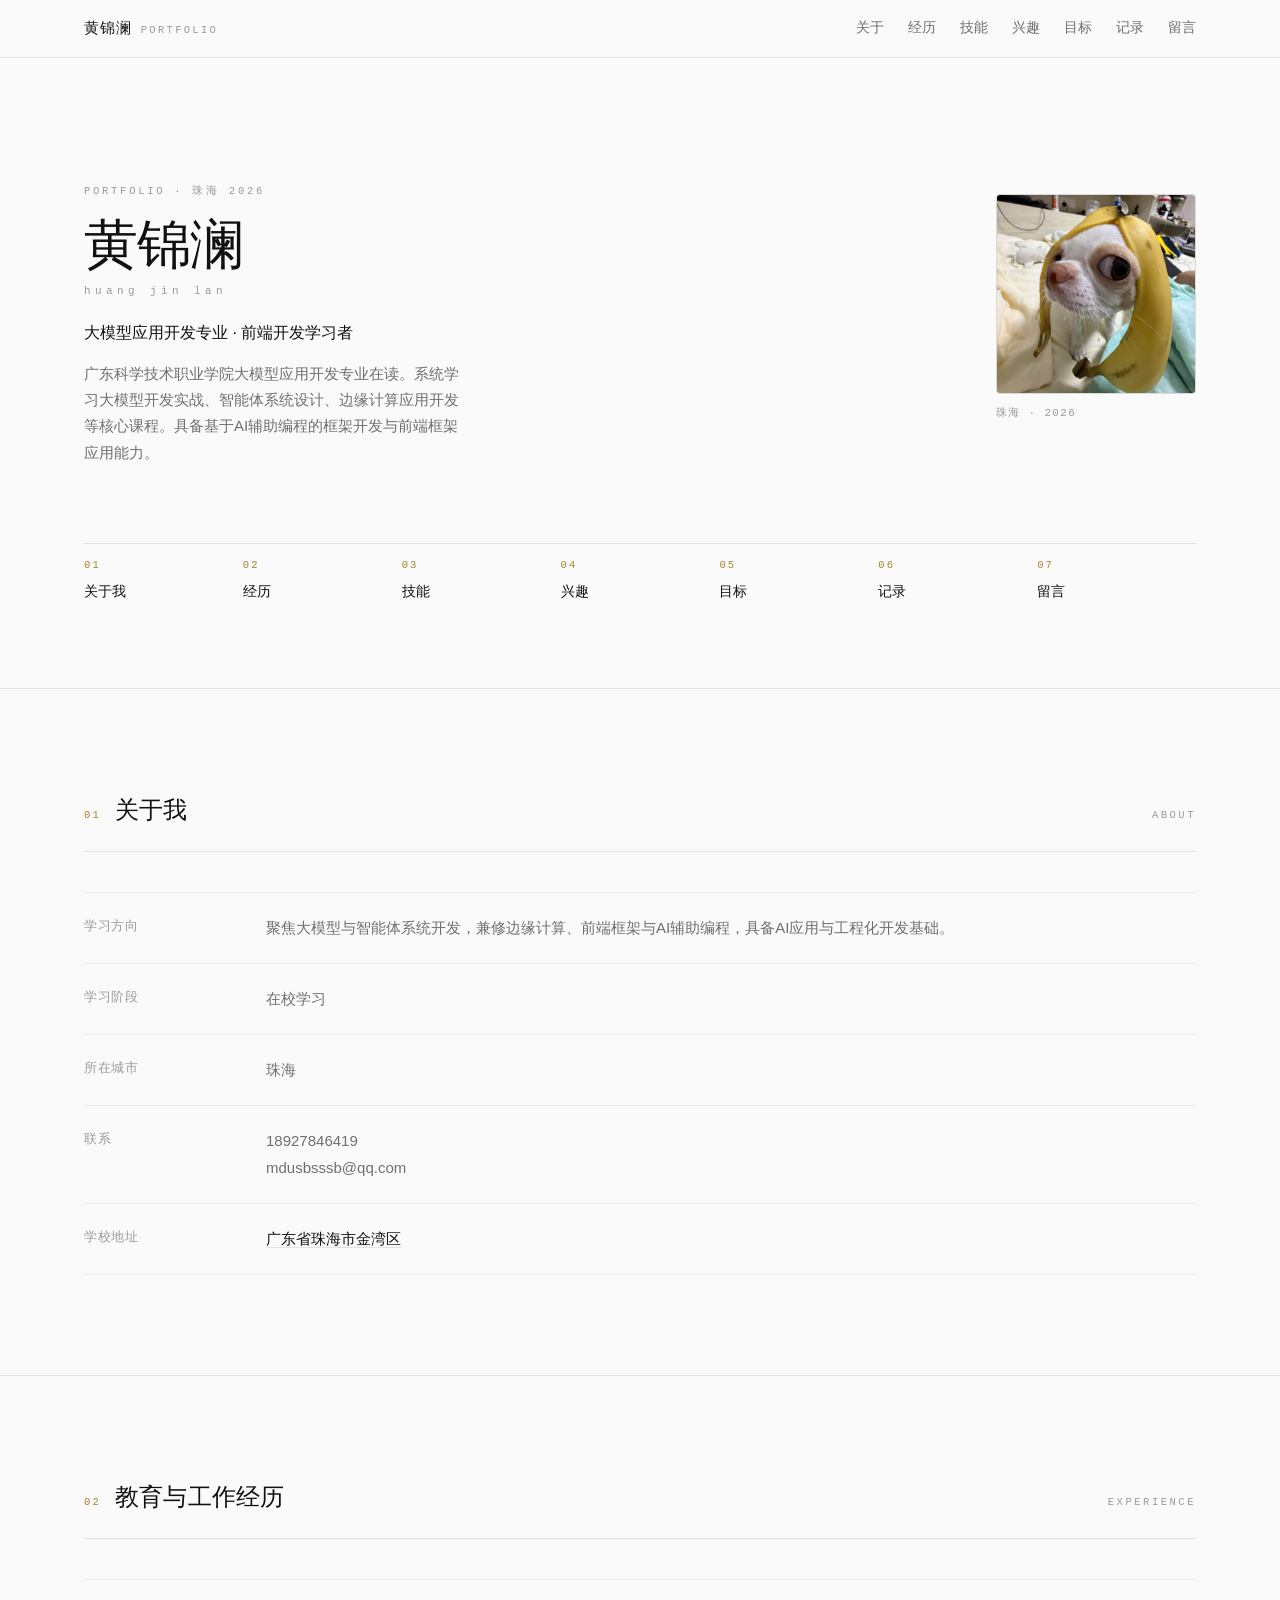
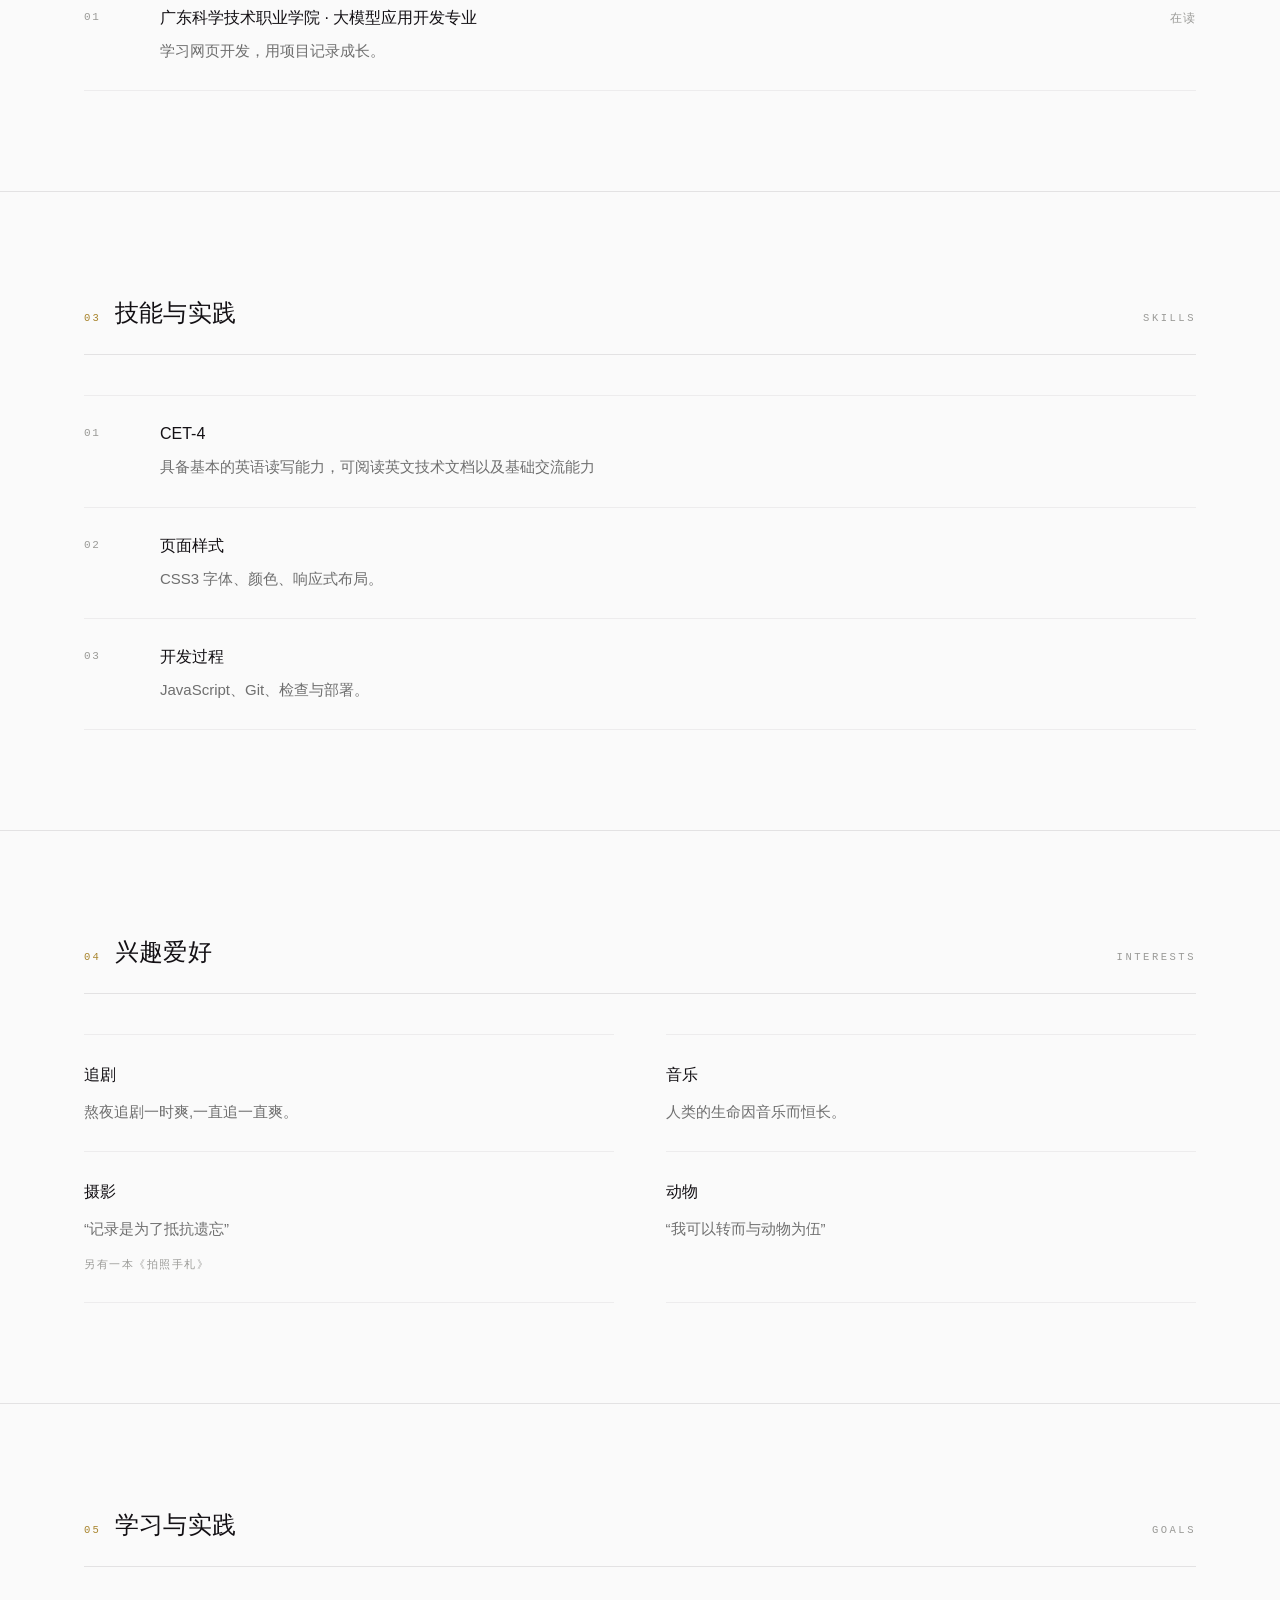
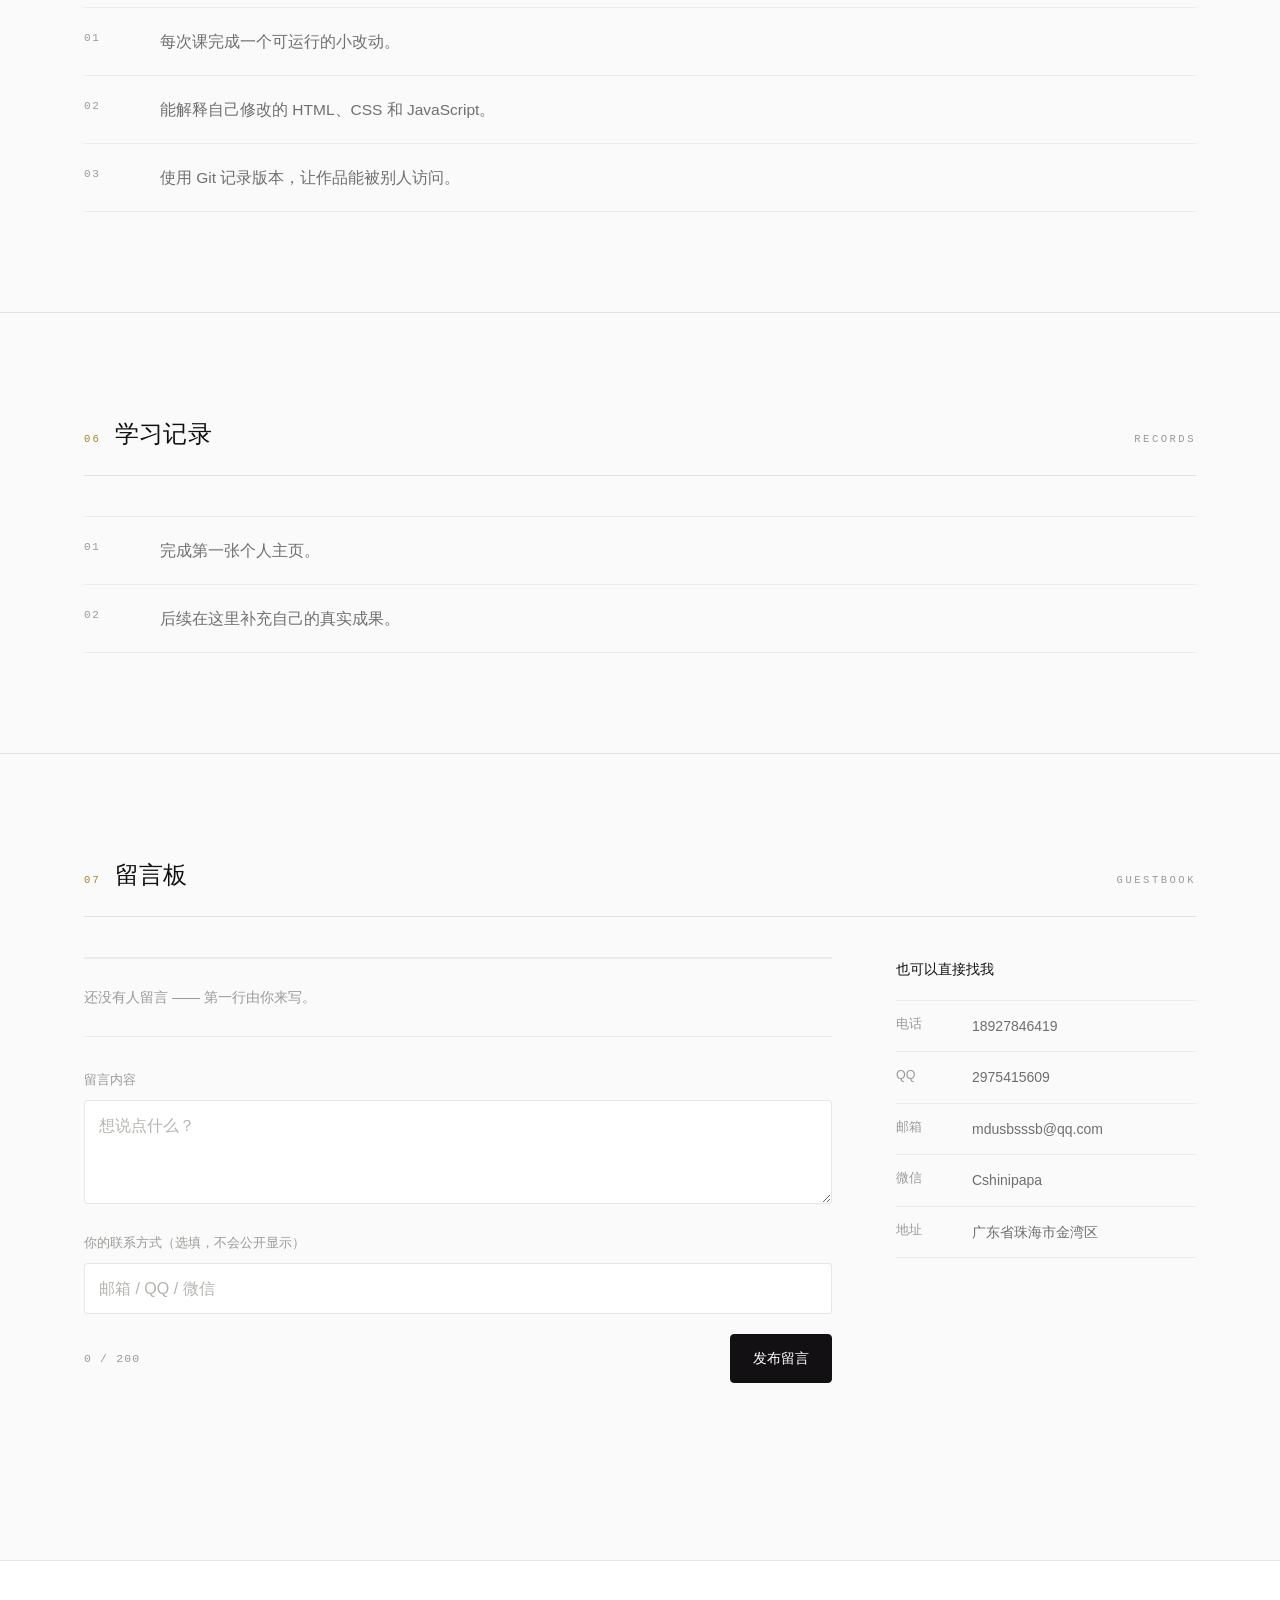
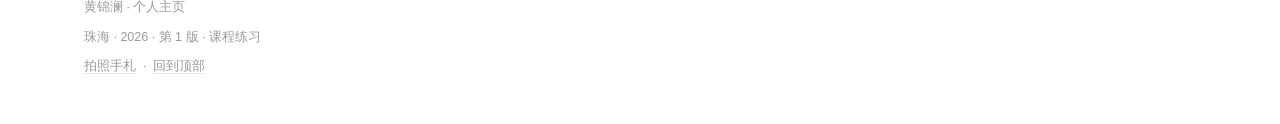
==== commit 04be799c: "更新了简历内容和JS代码" ====
--- a/index.html
+++ b/index.html
@@ -1,4 +1,4 @@
-<!DOCTYPE html>
+﻿<!DOCTYPE html>
 <html lang="zh-CN">
 <head>
   <meta charset="utf-8"/>
@@ -601,7 +601,7 @@
             <h1>黄锦澜</h1>
             <p class="latin">huang jin lan</p>
             <p class="role">大模型应用开发专业 · 前端开发学习者</p>
-            <p class="lede">广东科学技术职业学院大模型应用开发专业在读，正在学习 HTML5、CSS3 与 JavaScript，用每一次练习记录成长。</p>
+            <p class="lede">广东科学技术职业学院大模型应用开发专业在读。系统学习大模型开发实战、智能体系统设计、边缘计算应用开发等核心课程。具备基于AI辅助编程的框架开发与前端框架应用能力。</p>
 
             <!-- 续读提示：上次读到哪一节。第一次来访时先藏着，由脚本决定是否露出来 -->
             <p class="resume" hidden>
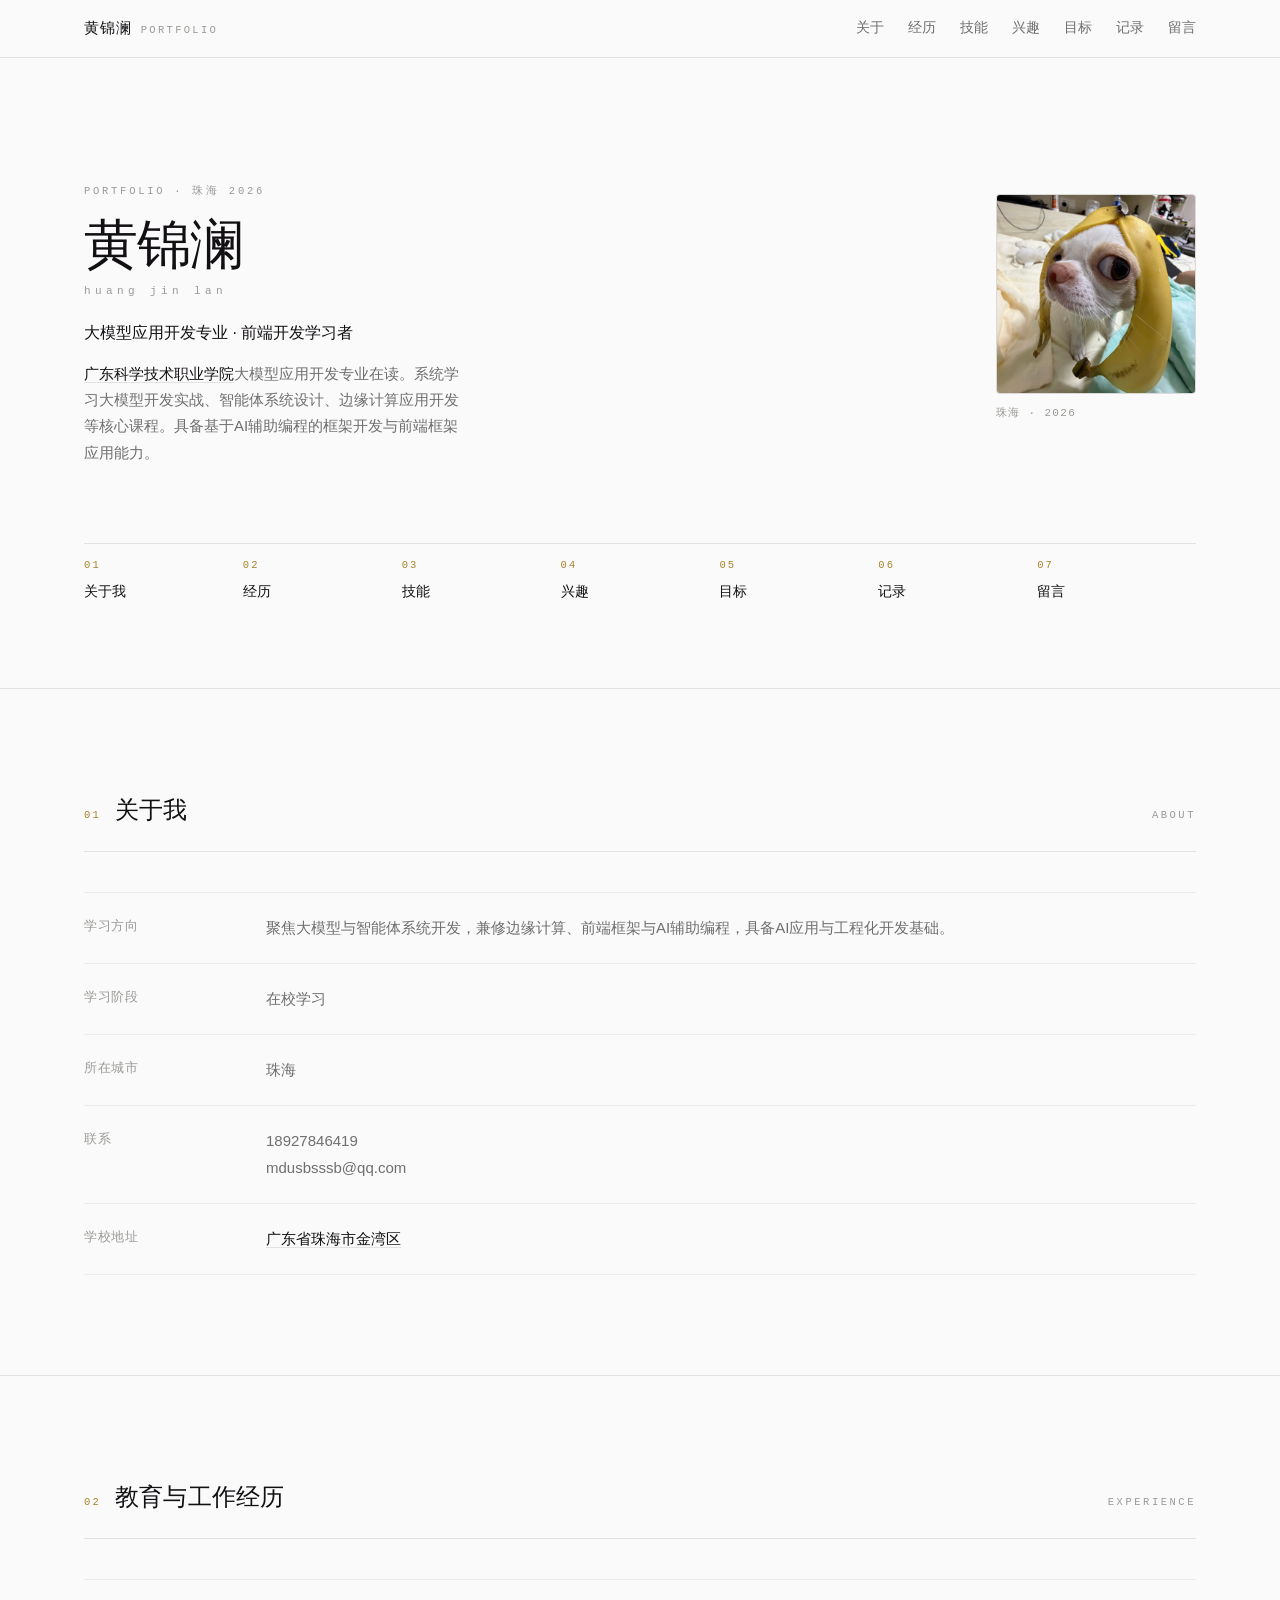
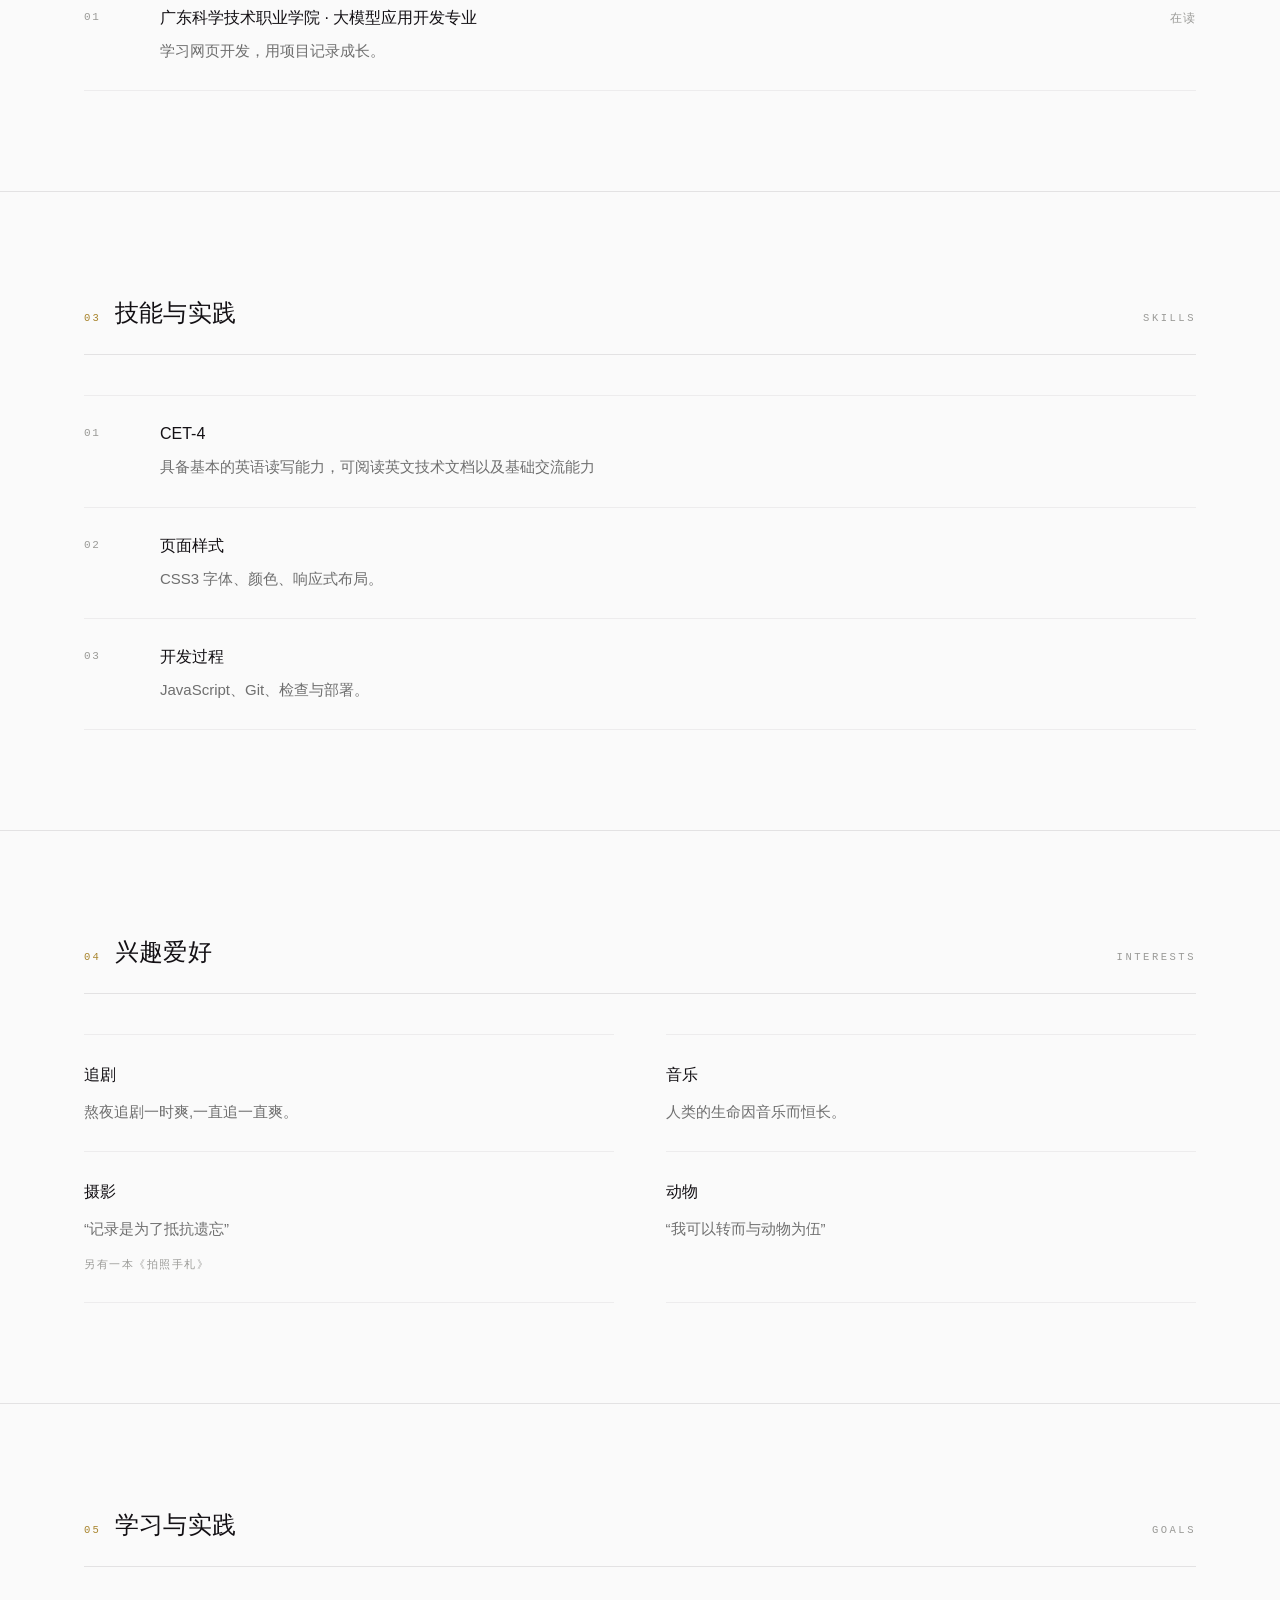
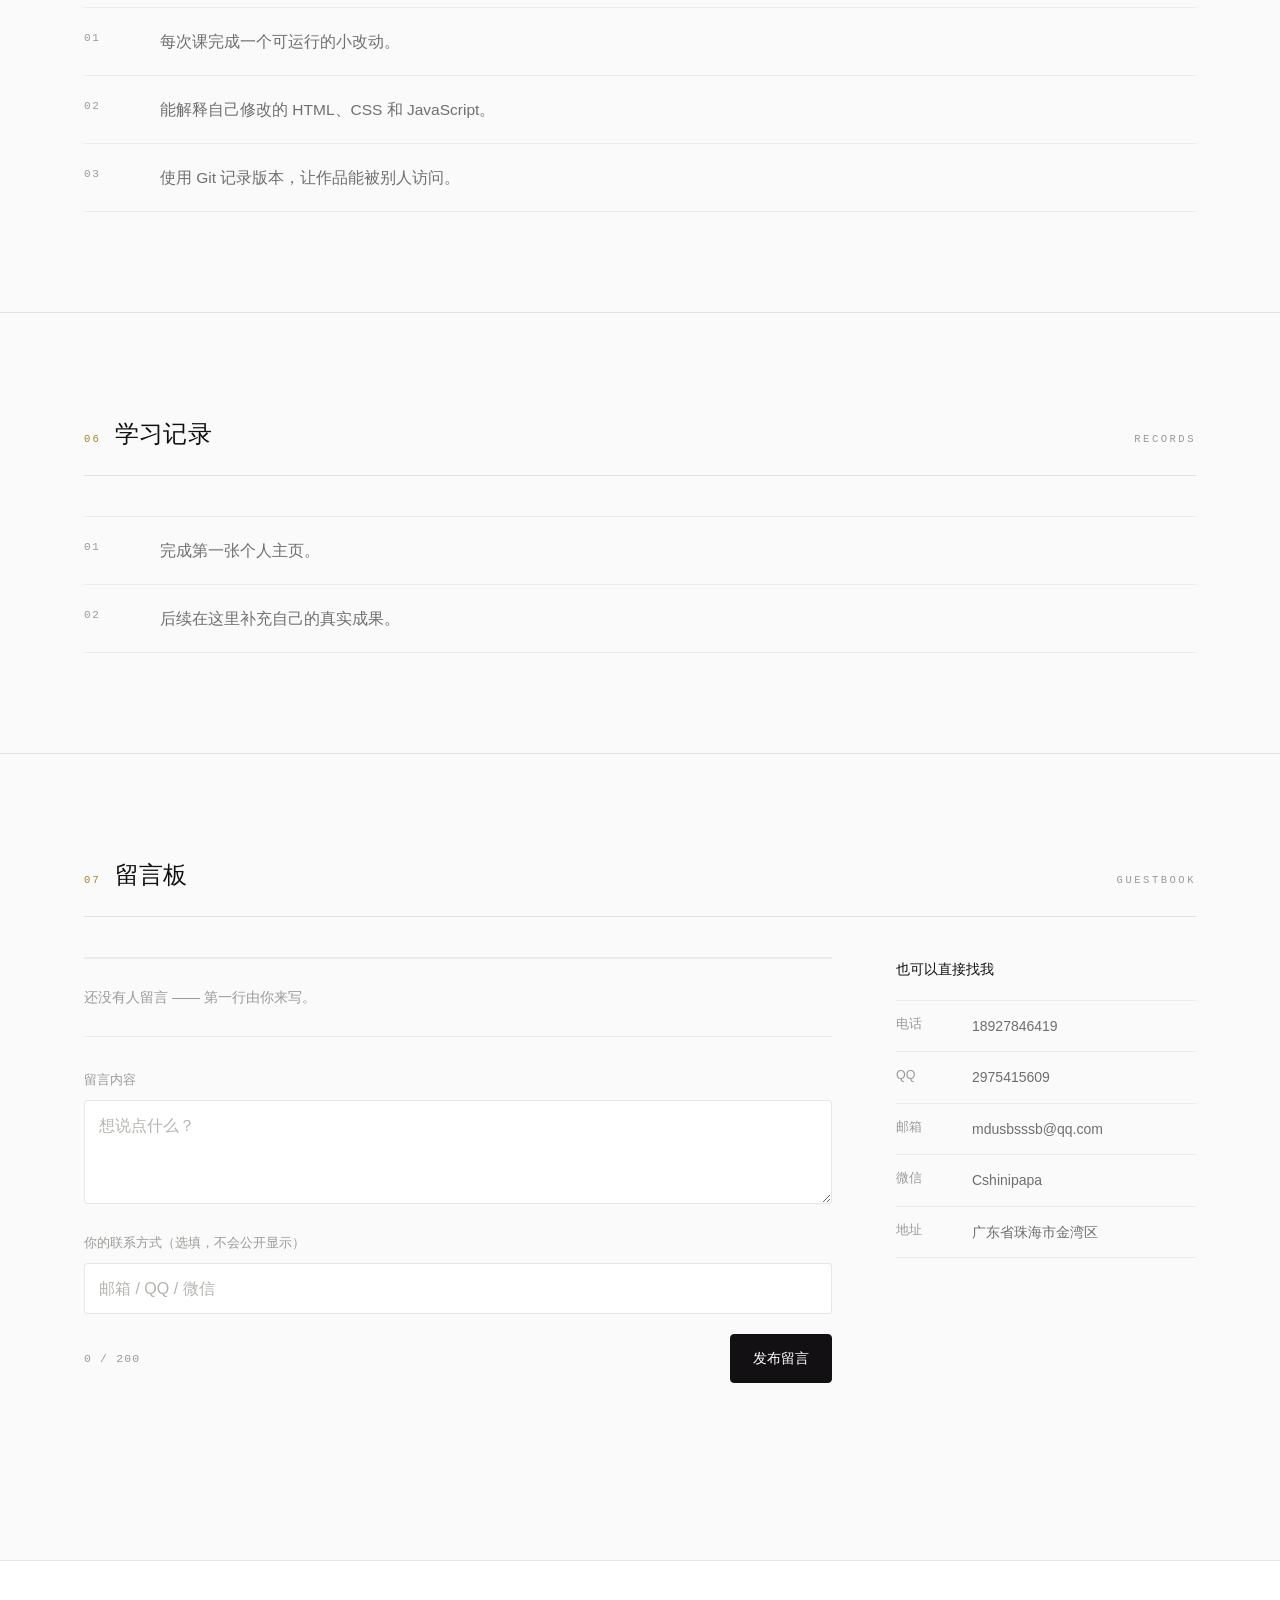
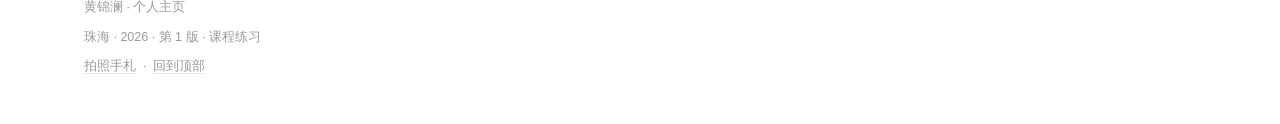
==== commit 364e9082: "更新了简历内容和JS代码" ====
--- a/index.html
+++ b/index.html
@@ -1,4 +1,4 @@
-﻿<!DOCTYPE html>
+<!DOCTYPE html>
 <html lang="zh-CN">
 <head>
   <meta charset="utf-8"/>
@@ -219,6 +219,11 @@
 .latin { margin: 13px 0 0; font: 11px/1 var(--mono); letter-spacing: .4em; color: var(--ink-3); }
 .role { margin: 22px 0 0; font-size: 16px; }
 .lede { margin: 14px 0 0; max-width: 46ch; font-size: 15px; color: var(--ink-2); }
+/* 开场那句里的学校名做成外链：
+   沿用「关于我」里内联链接的写法 —— 墨色 + 发丝下划线，悬停转冷色。
+   只改 color / border-color，不碰 transform（有字的元素一律不许做变换动画）。 */
+.lede a { color: var(--ink); border-bottom: 1px solid var(--line); }
+.lede a:hover { color: var(--cold); border-bottom-color: var(--cold); }
 
 /* 续读：上次读到哪一节。第一次来的人看不到这一行。 */
 .resume {
@@ -601,7 +606,7 @@
             <h1>黄锦澜</h1>
             <p class="latin">huang jin lan</p>
             <p class="role">大模型应用开发专业 · 前端开发学习者</p>
-            <p class="lede">广东科学技术职业学院大模型应用开发专业在读。系统学习大模型开发实战、智能体系统设计、边缘计算应用开发等核心课程。具备基于AI辅助编程的框架开发与前端框架应用能力。</p>
+            <p class="lede"><a href="https://www.gdit.edu.cn/" rel="noopener" target="_blank">广东科学技术职业学院</a>大模型应用开发专业在读。系统学习大模型开发实战、智能体系统设计、边缘计算应用开发等核心课程。具备基于AI辅助编程的框架开发与前端框架应用能力。</p>
 
             <!-- 续读提示：上次读到哪一节。第一次来访时先藏着，由脚本决定是否露出来 -->
             <p class="resume" hidden>
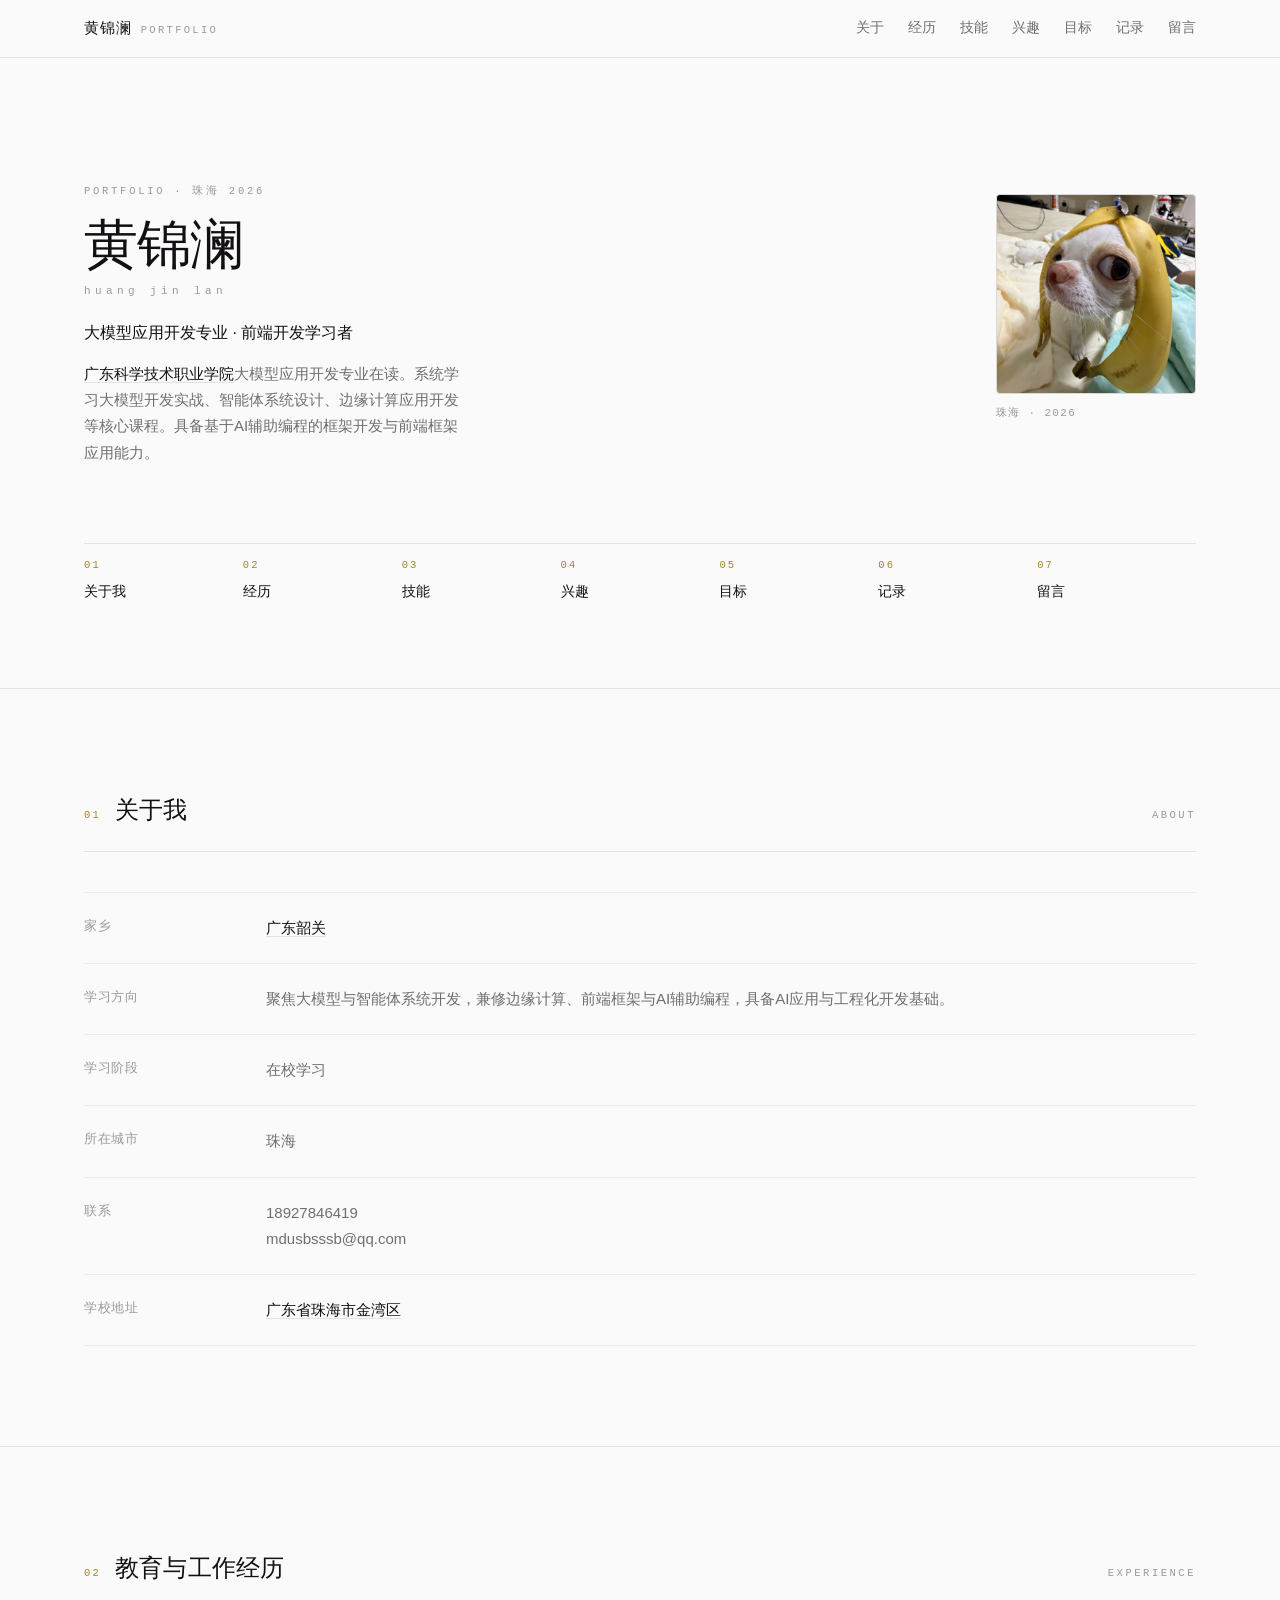
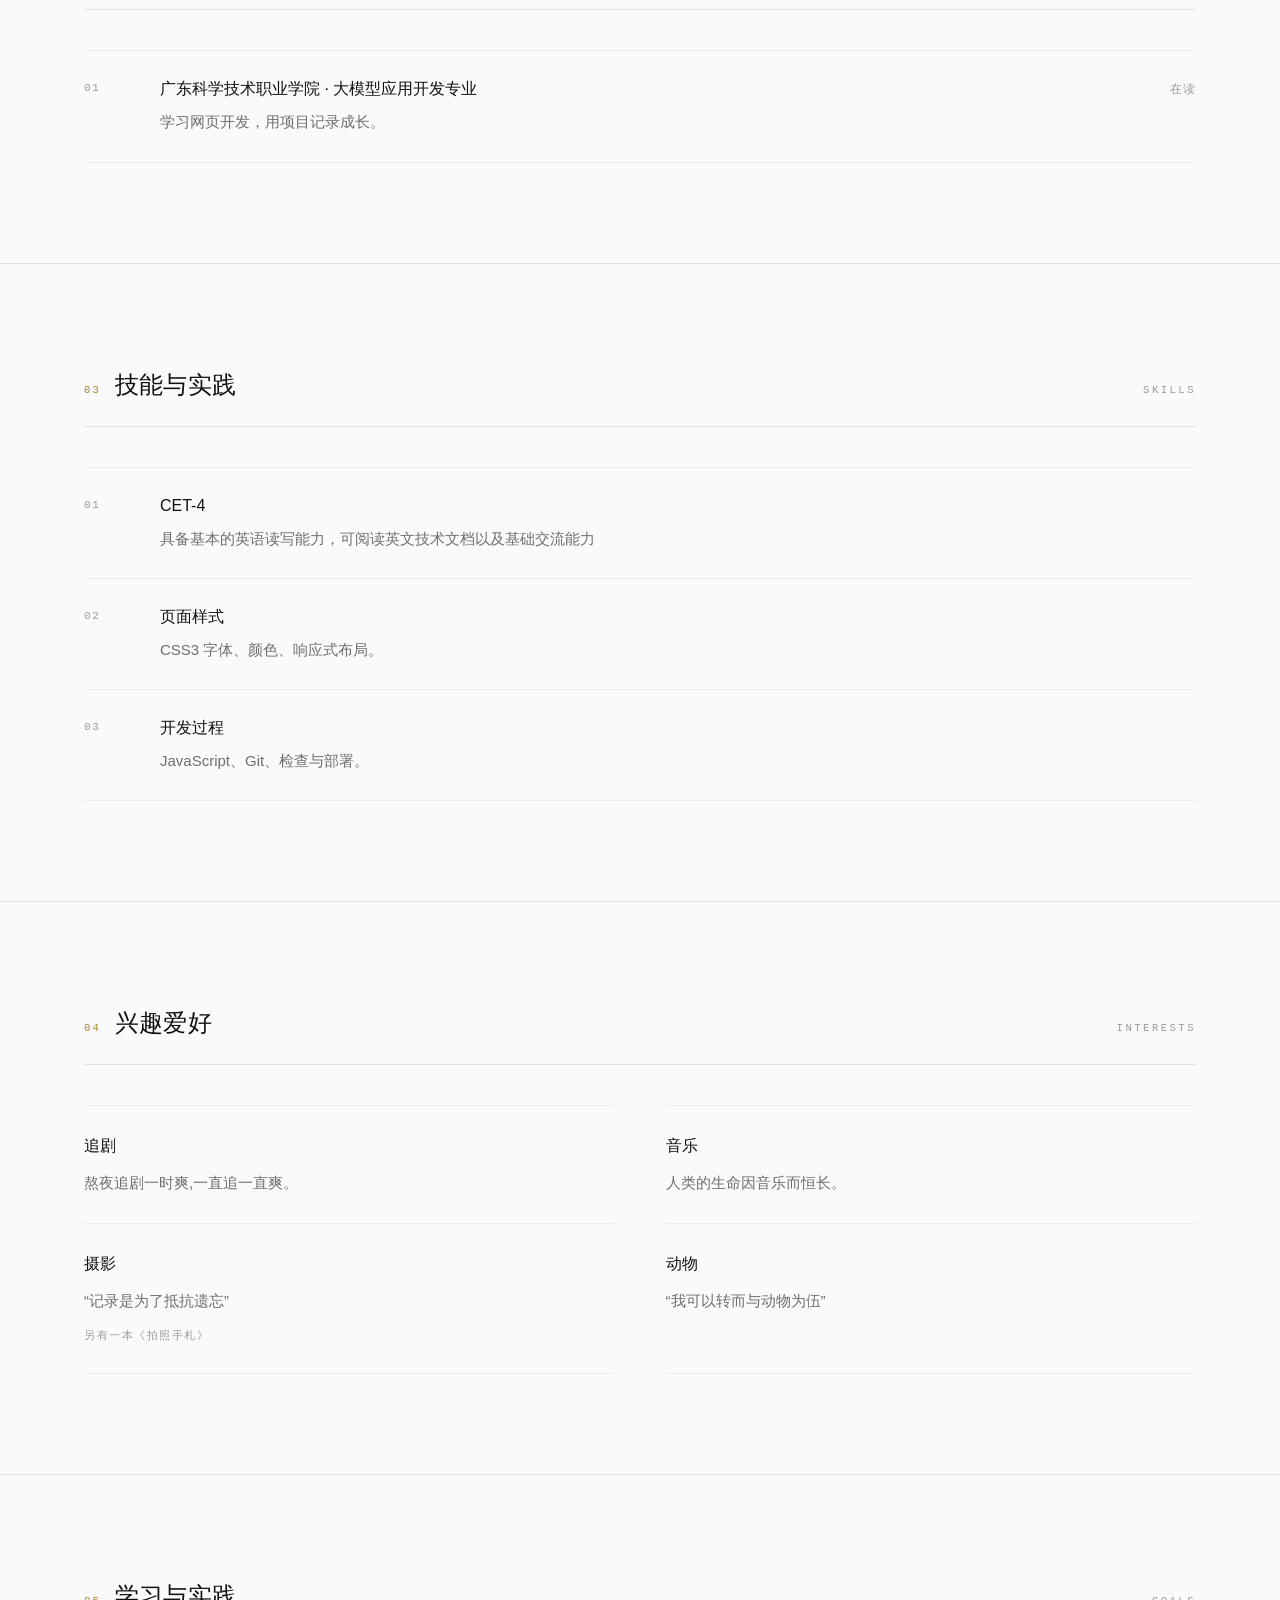
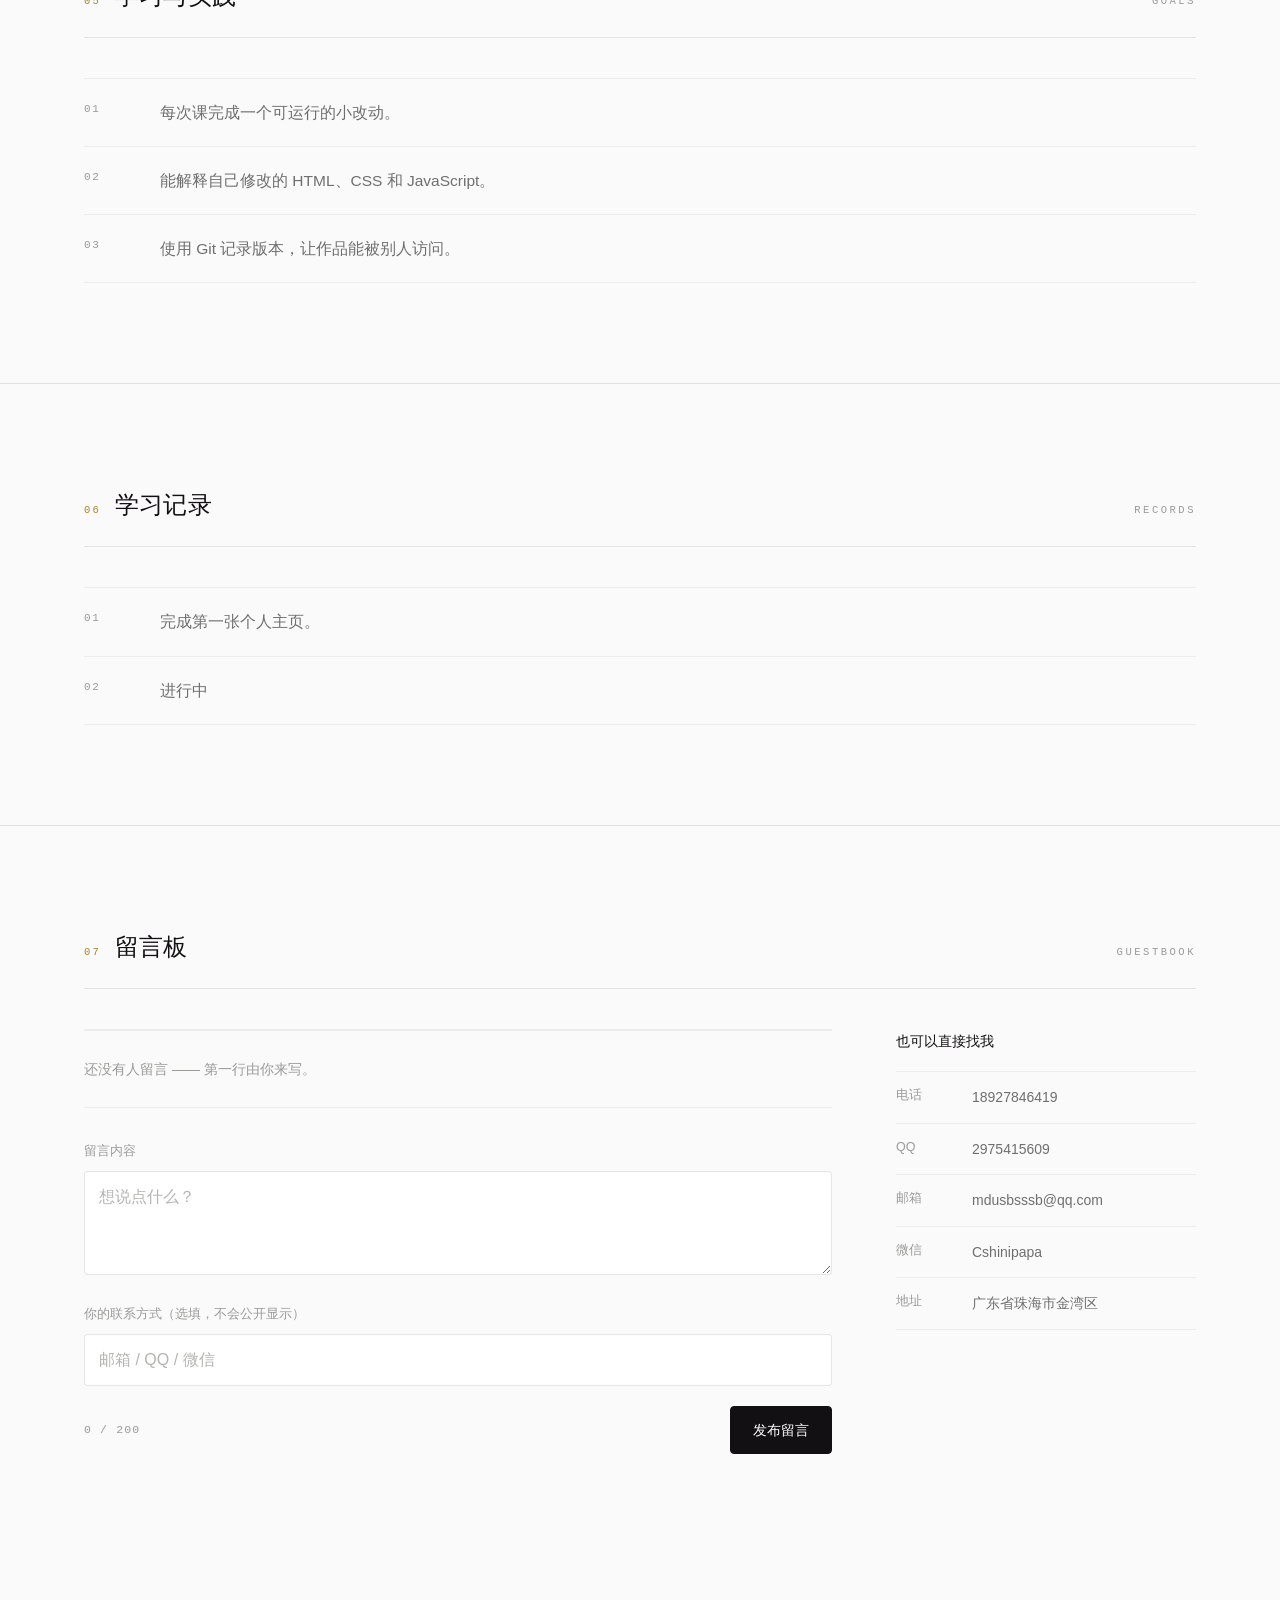
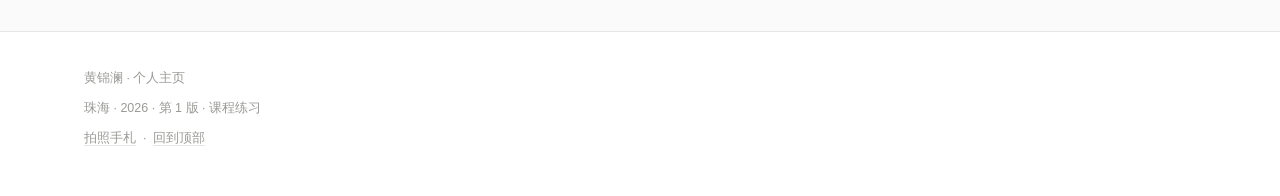
==== commit bda7eca5: "更新了简历内容和JS代码" ====
--- a/index.html
+++ b/index.html
@@ -15,85 +15,31 @@
     document.documentElement.className += " js";
   </script>
   <style>
-/* =========================================================
-   黄锦澜的个人主页 · 极简欧式单页
-   2026-09-28（第二次换肤）：把「书」也撤掉。
-   ---------------------------------------------------------
-   上一版换掉了纸，但留着书的骨架：8 个整屏页、绕书脊翻走的
-   那一张纸、底部角标条、目次弹层、页码、已读章。骨架还在，
-   读起来就还是「一本册子」。这一版把册子整个拆了：
-
-     · 一页到底，顺着往下滚。body 正常滚动（不再锁 overflow），
-       没有翻页热区、没有角标条、没有进度格子、没有页码。
-     · 顶栏常驻：左边站名，右边 7 个章节锚点，滚到哪一节
-       哪一节就带一条冷色下划线（aria-current）。
-     · 顶端一条 2px 进度线，就是原来那套「阅读进度」的替身。
-     · 「目次」变成开场里的一张索引表 —— 编号 + 章节名，
-       点一下直接跳过去，仍然是目录，只是不需要弹层了。
-     · 「已阅章」升级成「上次读到 技能 · 继续阅读」一行字，
-       存在 localStorage 里，下次打开还在。
-     · 留言的「到访章」「翻卡片」换成：新留言淡入时有一层
-       极淡的冷色底一闪而过 + 一行「已记录 · 日期」。
-
-   视觉语言（摄影师 Links 的作品气质 + 欧式极简版式）：
-     · 底色白到近乎没有颜色（#fafafa），内容列窄、留白大；
-     · 全站只有一档强调色：深海冷青 #175365，只出现在
-       进度线、当前章节下划线、正文链接、按钮悬停；
-     · 用发丝线代替一切装饰：没有纸纹、胶带、印章、铅笔圈注、
-       没有图标、没有阴影、没有渐变、没有毛玻璃；
-     · 字重只用 400 / 500，无衬线正文，编号与元信息用等宽 +
-       拉开字距 —— 这是这套版式最省力也最显眼的记号；
-     · 拿波里黄（2026-09-28 追加）：用户要「加一点点」。于是在冷青
-       之外再引一档暖色 --naples，但只落在极小面积上 —— 顶端那条
-       2px 进度线、章节与索引的编号 01–07、选中文字的底。分工是：
-       暖黄 = 你在第几段（进度与编号），冷青 = 当前与可点（下划线、
-       链接、按钮）。冷调仍然是主调，暖色只是记号的温度。
-     · 圆角统一 4px，是上限。
-
-   一条从上一版继承下来的硬规则（别改回去）：
-     凡是有字的元素，悬停 / 位移一律不要用 transform / scale。
-     浏览器遇到元素 transform 在变，会先把它的文字栅格化成位图
-     再跟着变换重采样 —— 动画期间整段字都是糊的（实测过：
-     鼠标扫过封面时书名、拼音、出版信息全页发虚）。
-     位移改用 top / left / right / bottom（只重画），
-     颜色改用 color / background / border-color，transform 只给纯图形。
-     本版没有任何 transform 动画：进度线改宽度，淡入只改 opacity。
-
-   回退路径：纸书版 index.prev-book.html、
-             暗色版（纸撤了、书还在）index.prev-dark.html、
-             更早的长滚动版 index.prev-scroll.html，都在同目录。
-   ========================================================= */
-
-/* ---------- 设计变量 ---------- */
 :root {
   /* 白到近乎没有颜色：三层明度撑起全部层次 */
-  --bg: #fafafa;            /* 页面底 */
-  --card: #ffffff;          /* 输入框、页脚 */
-  --fill: #f0f0ee;          /* 图片未加载时的占位 */
+  --bg: #fafafa;
+  --card: #ffffff;
+  --fill: #f0f0ee;
 
   /* 墨：不用纯黑，纯黑在白底上会发涩 */
-  --ink: #131014;           /* 正文与标题 */
-  --ink-2: #6f6f6f;         /* 次级文字 */
-  --ink-3: #9a9a97;         /* 标签、编号、日期 */
+  --ink: #131014;
+  --ink-2: #6f6f6f;
+  --ink-3: #9a9a97;
 
   /* 线：只做发丝线，两种强度 */
   --line: rgba(19, 16, 20, .10);
   --line-soft: rgba(19, 16, 20, .055);
 
-  /* 全站唯一的颜色 */
-  --cold: #175365;          /* 深海冷青 */
+  --cold: #175365;
   --cold-soft: rgba(23, 83, 101, .34);
-  --warn: #8c2f2a;          /* 只在出错与「快写满」时出现 */
-
-  /* 拿波里黄：第二档颜色，但只做记号，绝不做主色。
-     两档是因为用途不同 —— 线要亮一点才像一根金丝，
-     小字要暗一点才在白底上读得出。 */
-  --naples: #dfba58;        /* 拿波里黄（2px 进度线） */
-  --naples-ink: #a8842c;    /* 暗拿波里黄（10.5px 编号，白底可读） */
-  --naples-soft: rgba(223, 186, 88, .45);  /* 选中文字的底 */
-
-  --radius: 4px;            /* 圆角上限 */
-  --wrap: 1160px;           /* 内容列宽 */
+  --warn: #8c2f2a;
+
+  --naples: #dfba58;
+  --naples-ink: #a8842c;
+  --naples-soft: rgba(223, 186, 88, .45);
+
+  --radius: 4px;
+  --wrap: 1160px;
   --bar-h: 58px;            /* 顶栏总高（含 1px 下边线），改高度要同步脚本里的 BAR_H */
 
   /* 字体：正文无衬线（系统栈，不下载任何字体文件）；
@@ -141,7 +87,6 @@
   overflow: hidden; clip: rect(0 0 0 0); white-space: nowrap; border: 0;
 }
 
-/* 键盘用户跳过顶栏 */
 .skip {
   position: absolute; left: -9999px; top: 0; z-index: 60;
   padding: 10px 16px; font-size: 13px;
@@ -152,10 +97,7 @@
 
 .wrap { width: 100%; max-width: var(--wrap); margin: 0 auto; padding: 0 24px; }
 
-/* =========================================================
-   顶端进度线：原来那套「阅读进度」的替身。
-   只改宽度，不做 transform，所以不会碰到任何文字。
-   ========================================================= */
+/* 顶端进度线：只改宽度，不做 transform，不会碰到文字 */
 .progress {
   position: fixed; left: 0; top: 0; z-index: 50;
   width: 100%; height: 2px;
@@ -163,9 +105,6 @@
 }
 .progress i { display: block; width: 0; height: 100%; background: var(--naples); }
 
-/* =========================================================
-   顶栏：常驻，左站名 + 右章节锚点
-   ========================================================= */
 .bar {
   position: sticky; top: 0; z-index: 30;
   background: var(--bg);
@@ -199,9 +138,6 @@
 .nav a:hover { color: var(--ink); }
 .nav a[aria-current="page"] { color: var(--ink); border-bottom-color: var(--cold); }
 
-/* =========================================================
-   开场：一屏留白，名字是唯一的大字
-   ========================================================= */
 .hero { padding: clamp(64px, 10vw, 132px) 0 clamp(40px, 6vw, 68px); }
 .hero-grid {
   display: grid;
@@ -219,13 +155,11 @@
 .latin { margin: 13px 0 0; font: 11px/1 var(--mono); letter-spacing: .4em; color: var(--ink-3); }
 .role { margin: 22px 0 0; font-size: 16px; }
 .lede { margin: 14px 0 0; max-width: 46ch; font-size: 15px; color: var(--ink-2); }
-/* 开场那句里的学校名做成外链：
-   沿用「关于我」里内联链接的写法 —— 墨色 + 发丝下划线，悬停转冷色。
-   只改 color / border-color，不碰 transform（有字的元素一律不许做变换动画）。 */
+
+/* 开场里的学校名：墨色 + 发丝下划线，悬停转冷色（只改颜色，不碰 transform） */
 .lede a { color: var(--ink); border-bottom: 1px solid var(--line); }
 .lede a:hover { color: var(--cold); border-bottom-color: var(--cold); }
 
-/* 续读：上次读到哪一节。第一次来的人看不到这一行。 */
 .resume {
   display: flex; align-items: center; flex-wrap: wrap; gap: 6px 10px;
   margin: 26px 0 0;
@@ -252,10 +186,6 @@
   font: 11px/1.5 var(--mono); letter-spacing: .12em; color: var(--ink-3);
 }
 
-/* =========================================================
-   开场里的索引表 = 原来的「目次」
-   编号 + 章节名，一格格排开，点一下跳过去
-   ========================================================= */
 .index { margin: clamp(44px, 6vw, 80px) 0 0; }
 .index ol {
   display: grid; grid-template-columns: repeat(7, minmax(0, 1fr));
@@ -270,9 +200,6 @@
 }
 .i-name { display: block; font-size: 14px; color: var(--ink); }
 
-/* =========================================================
-   章节：一条发丝线开场，标题左、拉丁标签右
-   ========================================================= */
 .sec { padding: clamp(60px, 8vw, 100px) 0; border-top: 1px solid var(--line); }
 
 .sec-head {
@@ -288,7 +215,6 @@
 .sec-no { font: 10.5px/1 var(--mono); font-weight: 400; letter-spacing: .2em; color: var(--naples-ink); }
 .sec-en { font: 10.5px/1 var(--mono); letter-spacing: .24em; color: var(--ink-3); }
 
-/* ---------- 关于我：标签 / 值 两栏 ---------- */
 .facts { margin: 0; border-top: 1px solid var(--line-soft); }
 .fact {
   display: grid; grid-template-columns: 150px minmax(0, 1fr);
@@ -300,7 +226,6 @@
 .fact dd a { color: var(--ink); border-bottom: 1px solid var(--line); }
 .fact dd a:hover { color: var(--cold); border-bottom-color: var(--cold); }
 
-/* ---------- 经历 / 技能：编号 + 标题 + 时间 + 说明 ---------- */
 .entries { margin: 0; padding: 0; list-style: none; }
 .entries li {
   display: grid; grid-template-columns: 52px minmax(0, 1fr) auto;
@@ -317,7 +242,6 @@
 }
 .e-desc { grid-column: 2 / -1; font-size: 15px; color: var(--ink-2); }
 
-/* ---------- 兴趣：两栏四格 ---------- */
 .hobbies {
   display: grid; grid-template-columns: repeat(2, minmax(0, 1fr));
   gap: 0 clamp(24px, 4vw, 56px);
@@ -327,8 +251,7 @@
 .hobby:nth-child(1), .hobby:nth-child(2) { border-top: 1px solid var(--line-soft); }
 .hobby h3 { margin: 0; font-size: 16px; font-weight: 500; }
 .hobby p { margin: 10px 0 0; max-width: 32ch; font-size: 15px; color: var(--ink-2); }
-/* 摄影这一格整块是一扇门，通向另一本册子《拍照手札》。
-   悬停只改颜色，不动 transform —— 里面有字。 */
+/* 《拍照手札》入口：整块可点；悬停只改颜色，不动 transform —— 里面有字 */
 .hobby--link a { display: block; }
 .hobby--link a:hover h3,
 .hobby--link a:hover .hobby-more { color: var(--cold); }
@@ -338,7 +261,6 @@
   transition: color .18s ease;
 }
 
-/* ---------- 目标 / 记录：编号列表 ---------- */
 .nlist { margin: 0; padding: 0; list-style: none; }
 .nlist li {
   display: grid; grid-template-columns: 52px minmax(0, 1fr);
@@ -349,9 +271,6 @@
 .nlist li:first-child { border-top: 1px solid var(--line-soft); }
 .nlist span { font: 11px/1.9 var(--mono); letter-spacing: .16em; color: var(--ink-3); }
 
-/* =========================================================
-   留言板
-   ========================================================= */
 .gb-grid {
   display: grid; grid-template-columns: minmax(0, 1fr) 300px;
   gap: clamp(32px, 5vw, 64px); align-items: start;
@@ -366,8 +285,7 @@
 }
 .l-date { font: 11.5px/1.7 var(--mono); letter-spacing: .06em; color: var(--ink-3); }
 .l-text { font-size: 15px; white-space: pre-wrap; word-break: break-word; }
-/* 刚提交的那一条：一层极淡的冷色底闪一下就没。
-   用 background 动画（只重画），不碰 transform —— 里面有字。 */
+/* 新提交的那条：冷色底闪一下。用 background 动画，不碰 transform —— 里面有字 */
 .ledger li.is-fresh { animation: fresh 1.5s ease-out; }
 @keyframes fresh {
   from { background: rgba(23, 83, 101, .07); }
@@ -433,15 +351,11 @@
 .gb-reset-row[hidden] { display: none; }
 .gb-reset.is-confirming { color: var(--warn); border-bottom-color: currentColor; }
 
-/* =========================================================
-   云端留言（Twikoo）的皮肤对齐
-   ---------------------------------------------------------
-   组件自带一套白色圆角卡片，跟本站的极简欧式不是一路。
-   这里只做「拉回来」的四件事：字体改成本站的、圆角收到 4px、
+/* 云端留言（Twikoo）皮肤对齐：组件自带白色圆角卡片，跟本站不是一路。
+   这里只做「拉回来」的四件事 —— 字体改成本站的、圆角收到 4px、
    阴影和渐变去掉、主色换成冷青。用属性选择器而不是精确类名，
    这样组件小版本升级改了内部类名也不会整套失效。
-   真正的细节还在等接上后端之后按实际渲染微调。
-   ========================================================= */
+   细节还得等接上后端后按实际渲染微调。 */
 .cmt--cloud[hidden] { display: none; }
 .cmt--cloud { font-family: var(--font); color: var(--ink); }
 
@@ -482,18 +396,13 @@
 .cmt--cloud [class*="tk-"] { border-radius: var(--radius); }
 .cmt--cloud img { border-radius: var(--radius); }
 
-/* 组件自带的标题不必要，章节标题已经有了 */
 .cmt--cloud [class*="tk-comments-title"] { display: none; }
-/* 分隔线改成发丝线 */
 .cmt--cloud hr,
 .cmt--cloud [class*="tk-"] { border-color: var(--line-soft); }
-/* 链接沿用冷青 */
 .cmt--cloud a { color: var(--cold); }
 
-
 .noscript { margin: 20px 0 0; font-size: 13.5px; color: var(--ink-3); }
 
-/* ---------- 联系方式 ---------- */
 .gb-side h3 { margin: 0 0 18px; font-size: 14px; font-weight: 500; }
 .contact { margin: 0; border-top: 1px solid var(--line-soft); }
 .contact > div {
@@ -505,7 +414,6 @@
 .contact dd { margin: 0; font-size: 14px; color: var(--ink-2); word-break: break-all; }
 .contact dd a:hover { color: var(--cold); }
 
-/* ---------- 页脚 ---------- */
 .foot {
   margin-top: clamp(40px, 6vw, 80px);
   padding: 36px 0 46px;
@@ -517,7 +425,6 @@
 .foot a { border-bottom: 1px solid var(--line); }
 .foot a:hover { color: var(--cold); border-bottom-color: var(--cold); }
 
-/* ---------- 提示条 ---------- */
 .toast {
   position: fixed; left: 50%; bottom: 28px; z-index: 60;
   transform: translateX(-50%);           /* 静态居中，不参与动画 */
@@ -529,16 +436,12 @@
 }
 .toast.show { opacity: 1; visibility: visible; }
 
-/* ---------- 滚动淡入：只改 opacity ---------- */
 .js .reveal { opacity: 0; }
 .js .reveal.in { opacity: 1; }
 @media (prefers-reduced-motion: no-preference) {
   .js .reveal { transition: opacity .55s ease; }
 }
 
-/* =========================================================
-   窄屏
-   ========================================================= */
 @media (max-width: 900px) {
   .hero-grid { grid-template-columns: minmax(0, 1fr); }
   .hero-photo { max-width: 200px; margin-top: 34px; }
@@ -572,10 +475,8 @@
 
   <a class="skip" href="#about">跳到正文</a>
 
-  <!-- 顶端进度线：读了多少 -->
   <div aria-hidden="true" class="progress"><i data-progress></i></div>
 
-  <!-- 顶栏：左边站名，右边 7 个章节锚点（滚到哪一节，哪一节带下划线） -->
   <header class="bar">
     <div class="bar-in">
       <a class="brand" href="#top">
@@ -596,7 +497,6 @@
 
   <main id="top">
 
-    <!-- ================= 开场：名字 + 一句话 + 照片 + 索引 ================= -->
     <section class="hero">
       <div class="wrap">
 
@@ -608,7 +508,7 @@
             <p class="role">大模型应用开发专业 · 前端开发学习者</p>
             <p class="lede"><a href="https://www.gdit.edu.cn/" rel="noopener" target="_blank">广东科学技术职业学院</a>大模型应用开发专业在读。系统学习大模型开发实战、智能体系统设计、边缘计算应用开发等核心课程。具备基于AI辅助编程的框架开发与前端框架应用能力。</p>
 
-            <!-- 续读提示：上次读到哪一节。第一次来访时先藏着，由脚本决定是否露出来 -->
+            <!-- 续读提示：第一次来访先藏着，由脚本决定露不露 -->
             <p class="resume" hidden>
               上次读到
               <b data-resume-name>技能</b>
@@ -616,14 +516,13 @@
             </p>
           </div>
 
-          <!-- 唯一的照片：不裁成圆的，不加滤镜，只做 1:1 方图 + 一条发丝边 -->
+          <!-- 唯一的照片：不裁圆、不加滤镜，只做 1:1 方图 + 一条发丝边 -->
           <figure class="hero-photo">
             <img alt="黄锦澜的照片" height="200" src="tx.jpg" width="200"/>
             <figcaption>珠海 · 2026</figcaption>
           </figure>
         </div>
 
-        <!-- 索引 = 原来的「目次」：编号 + 章节名，点一下跳过去 -->
         <nav aria-label="目录" class="index">
           <ol>
             <li><a href="#about"><span class="i-no">01</span><span class="i-name">关于我</span></a></li>
@@ -639,7 +538,6 @@
       </div>
     </section>
 
-    <!-- ================= 01 关于我 ================= -->
     <section class="sec" id="about">
       <div class="wrap">
         <header class="sec-head reveal">
@@ -648,6 +546,10 @@
         </header>
 
         <dl class="facts">
+          <div class="fact reveal">
+            <dt>家乡</dt>
+            <dd><a href="https://www.sg.gov.cn/" rel="noopener" target="_blank">广东韶关</a></dd>
+          </div>
           <div class="fact reveal">
             <dt>学习方向</dt>
             <dd>聚焦大模型与智能体系统开发，兼修边缘计算、前端框架与AI辅助编程，具备AI应用与工程化开发基础。</dd>
@@ -677,7 +579,6 @@
       </div>
     </section>
 
-    <!-- ================= 02 经历 ================= -->
     <section class="sec" id="experience">
       <div class="wrap">
         <header class="sec-head reveal">
@@ -697,7 +598,6 @@
       </div>
     </section>
 
-    <!-- ================= 03 技能 ================= -->
     <section class="sec" id="skills">
       <div class="wrap">
         <header class="sec-head reveal">
@@ -726,7 +626,6 @@
       </div>
     </section>
 
-    <!-- ================= 04 兴趣 ================= -->
     <section class="sec" id="interests">
       <div class="wrap">
         <header class="sec-head reveal">
@@ -743,7 +642,7 @@
             <h3>音乐</h3>
             <p>人类的生命因音乐而恒长。</p>
           </li>
-          <!-- 摄影这一格是一扇门：整块可点，通向另一本册子《拍照手札》 -->
+          <!-- 摄影这格是一扇门：整块可点，通向另一本册子《拍照手札》 -->
           <li class="hobby hobby--link reveal">
             <a href="https://calista-lan.github.io/photography-Lan/" rel="noopener noreferrer" target="_blank">
               <h3>摄影</h3>
@@ -759,7 +658,6 @@
       </div>
     </section>
 
-    <!-- ================= 05 目标 ================= -->
     <section class="sec" id="goals">
       <div class="wrap">
         <header class="sec-head reveal">
@@ -775,7 +673,6 @@
       </div>
     </section>
 
-    <!-- ================= 06 记录 ================= -->
     <section class="sec" id="records">
       <div class="wrap">
         <header class="sec-head reveal">
@@ -785,12 +682,11 @@
 
         <ol class="nlist">
           <li class="reveal"><span>01</span>完成第一张个人主页。</li>
-          <li class="reveal"><span>02</span>后续在这里补充自己的真实成果。</li>
+          <li class="reveal"><span>02</span>进行中</li>
         </ol>
       </div>
     </section>
 
-    <!-- ================= 07 留言 ================= -->
     <section class="sec" id="guestbook">
       <div class="wrap">
         <header class="sec-head reveal">
@@ -802,13 +698,12 @@
 
           <div class="gb-main reveal">
 
-            <!-- 本机留言板：没接云端后端时的兜底。
-                 留言只存在这台电脑的浏览器里，换台机器或清掉浏览器数据就没了。 -->
+            <!-- 本机留言板（没接云端时的兜底）：留言只存在这台电脑的浏览器里，
+                 换台机器或清掉浏览器数据就没了。 -->
             <div class="cmt cmt--local" data-cmt-local>
 
-              <!-- 留言表：一条一行。只登记真实来访者写的，不放任何示例数据。 -->
+              <!-- 留言表：一条一行，只登记真实来访者写的，不放示例数据 -->
               <ol aria-label="来访留言" class="ledger" data-ledger></ol>
-              <!-- 空状态：一条留言都还没有时显示 -->
               <p class="ledger-empty" data-ledger-empty hidden>还没有人留言 —— 第一行由你来写。</p>
 
               <form class="gb-form" novalidate>
@@ -825,11 +720,9 @@
                   <button class="gb-submit" type="submit">发布留言</button>
                 </div>
 
-                <!-- 到访痕迹：提交后写上一行「已记录 · 日期」，不是盖章，只是一行小字 -->
                 <p class="gb-note" data-visit hidden></p>
 
-                <!-- 默认藏起来：只有本机真的留过言，脚本才把这一行放出来。
-                     陌生访客（没留过言）看不到这个入口。 -->
+                <!-- 只对本机留过言的人显示，陌生访客看不到这个入口 -->
                 <p class="gb-reset-row" data-reset-row hidden>
                   <button class="gb-reset" type="button">清空我的留言</button>
                 </p>
@@ -840,8 +733,7 @@
               </noscript>
             </div>
 
-            <!-- 云端留言：在脚本顶部把 CLOUD_ENV_ID 填上之后，
-                 由这段容器接管留言区，上面那套本机留言板自动隐去。 -->
+            <!-- 填上 CLOUD_ENV_ID 后由这段容器接管留言区，本机留言板自动隐去 -->
             <div class="cmt cmt--cloud" data-cmt-cloud hidden></div>
           </div>
 
@@ -889,7 +781,6 @@
     </div>
   </footer>
 
-  <!-- 提示条 -->
   <div aria-live="polite" class="toast" role="status"></div>
 
   <script>
@@ -897,9 +788,6 @@
    极简欧式单页 · 交互脚本
    ① 进度线 + 当前章节   ② 续读进度（localStorage）
    ③ 滚动淡入            ④ 留言板
-   ---------------------------------------------------------
-   这一版把整本「册子」拆了，原来的翻页、角标条、目次弹层、
-   刻度、已读章全部删除，所以脚本比上一版短了很多。
    ========================================================= */
 (function () {
   "use strict";
@@ -919,10 +807,8 @@
   var current = -1;
   var ticking = false;
 
-  /* =========================================================
-     ② 续读进度
-     ========================================================= */
-  var PKEY = "hjl-read-progress-v1";   /* 与旧版的 hjl-book-progress-v1 分开，互不干扰 */
+  /* ② 续读进度（localStorage） */
+  var PKEY = "hjl-read-progress-v1";
   var saved = null;
 
   function loadProgress() {
@@ -938,15 +824,13 @@
   }
 
   function saveProgress() {
-    if (current <= 0) return;       /* 还停在开场，不算「读到过」 */
+    if (current <= 0) return;
     try {
       window.localStorage.setItem(PKEY, JSON.stringify({ sec: current, t: Date.now() }));
     } catch (err) {}
   }
 
-  /* =========================================================
-     ① 进度线 + 当前章节
-     ========================================================= */
+  /* ① 进度线 + 当前章节 */
   function paint() {
     ticking = false;
 
@@ -988,14 +872,6 @@
     window.requestAnimationFrame(function () { paint(); sweep(); });
   }
 
-  /* =========================================================
-     ③ 滚动淡入（只改 opacity）
-     ---------------------------------------------------------
-     条件写成「元素顶端已经进入视口下沿」而不是「正在视口里」：
-     一次跳转会把中间那些元素整个跳过，观察器看不到它们，
-     只判断「在不在视口里」的话它们会永远停在 0 透明度（实测踩到过）。
-     这个写法把「已经滚过去的」一并算进去。
-     ========================================================= */
   var revealEls = Array.prototype.slice.call(document.querySelectorAll(".reveal"));
 
   function sweep() {
@@ -1016,14 +892,11 @@
     window.scrollTo({ top: Math.max(0, top), behavior: reduce ? "auto" : "smooth" });
   }
 
-  /* =========================================================
-     ④ 留言板
+  /* ④ 留言板
      沿用旧的存储键：以前留过的留言不会因为换版而消失。
-     ---------------------------------------------------------
-     默认是「本机留言」：留言只存在这台电脑的浏览器里 —— 别人
-     看不到你写的，你也看不到别人写的。想让它变成真正的公共
-     留言板，把下面 CLOUD_ENV_ID 填上云端环境地址即可。
-     ========================================================= */
+     默认是「本机留言」：只存在这台电脑的浏览器里 —— 别人看不到你写的，
+     你也看不到别人写的。想变成真正的公共留言板，把下面 CLOUD_ENV_ID
+     填上云端环境地址即可。 */
 
   /* 云端环境地址。留空 = 继续用本机留言板。
      接好后填成部署平台给的那串地址（Netlify 是
@@ -1049,10 +922,10 @@
       if (!window.twikoo || !window.twikoo.init) { useLocalBoard(); return; }
       try {
         var job = window.twikoo.init({
-          envId: CLOUD_ENV_ID,      /* 云端环境地址 */
-          el: cloudHost,            /* 挂在哪个容器里 */
+          envId: CLOUD_ENV_ID,
+          el: cloudHost,
           lang: "zh-CN",
-          path: location.pathname   /* 全站只有一个留言区，路径固定 */
+          path: location.pathname
         });
         if (job && job.catch) job.catch(useLocalBoard);
         if (localHost) localHost.hidden = true;
@@ -1081,7 +954,7 @@
     function tryLoad() {
       if (started) return;
       var rect = anchor.getBoundingClientRect();
-      if (rect.top > window.innerHeight + 800) return;   /* 还离得远，先不下载 */
+      if (rect.top > window.innerHeight + 800) return;
       started = true;
       window.removeEventListener("scroll", tryLoad);
       window.removeEventListener("resize", tryLoad);
@@ -1095,7 +968,6 @@
 
   var gbForm = document.querySelector(".gb-form");
 
-  /* 走云端时本机留言板整套不启动（它在 DOM 里但已隐藏） */
   if (gbForm && !CLOUD_ENV_ID) {
     var MB_KEY = "hjl-message-board-v1";
 
@@ -1165,7 +1037,6 @@
     });
     if (adopted) save(messages);
 
-    /* 我留过的那些 */
     function mine() {
       return messages.filter(function (m) { return m && m.by === owner; });
     }
@@ -1211,7 +1082,6 @@
       }
     }
 
-    /* 到访痕迹：一行小字，不是盖章 */
     function showVisit(when) {
       if (!noteEl || !when) return;
       noteEl.textContent = "已记录 · " + when;
@@ -1299,9 +1169,6 @@
     }
   }
 
-  /* =========================================================
-     启动
-     ========================================================= */
   window.addEventListener("scroll", onScroll, { passive: true });
   window.addEventListener("resize", onScroll);
 
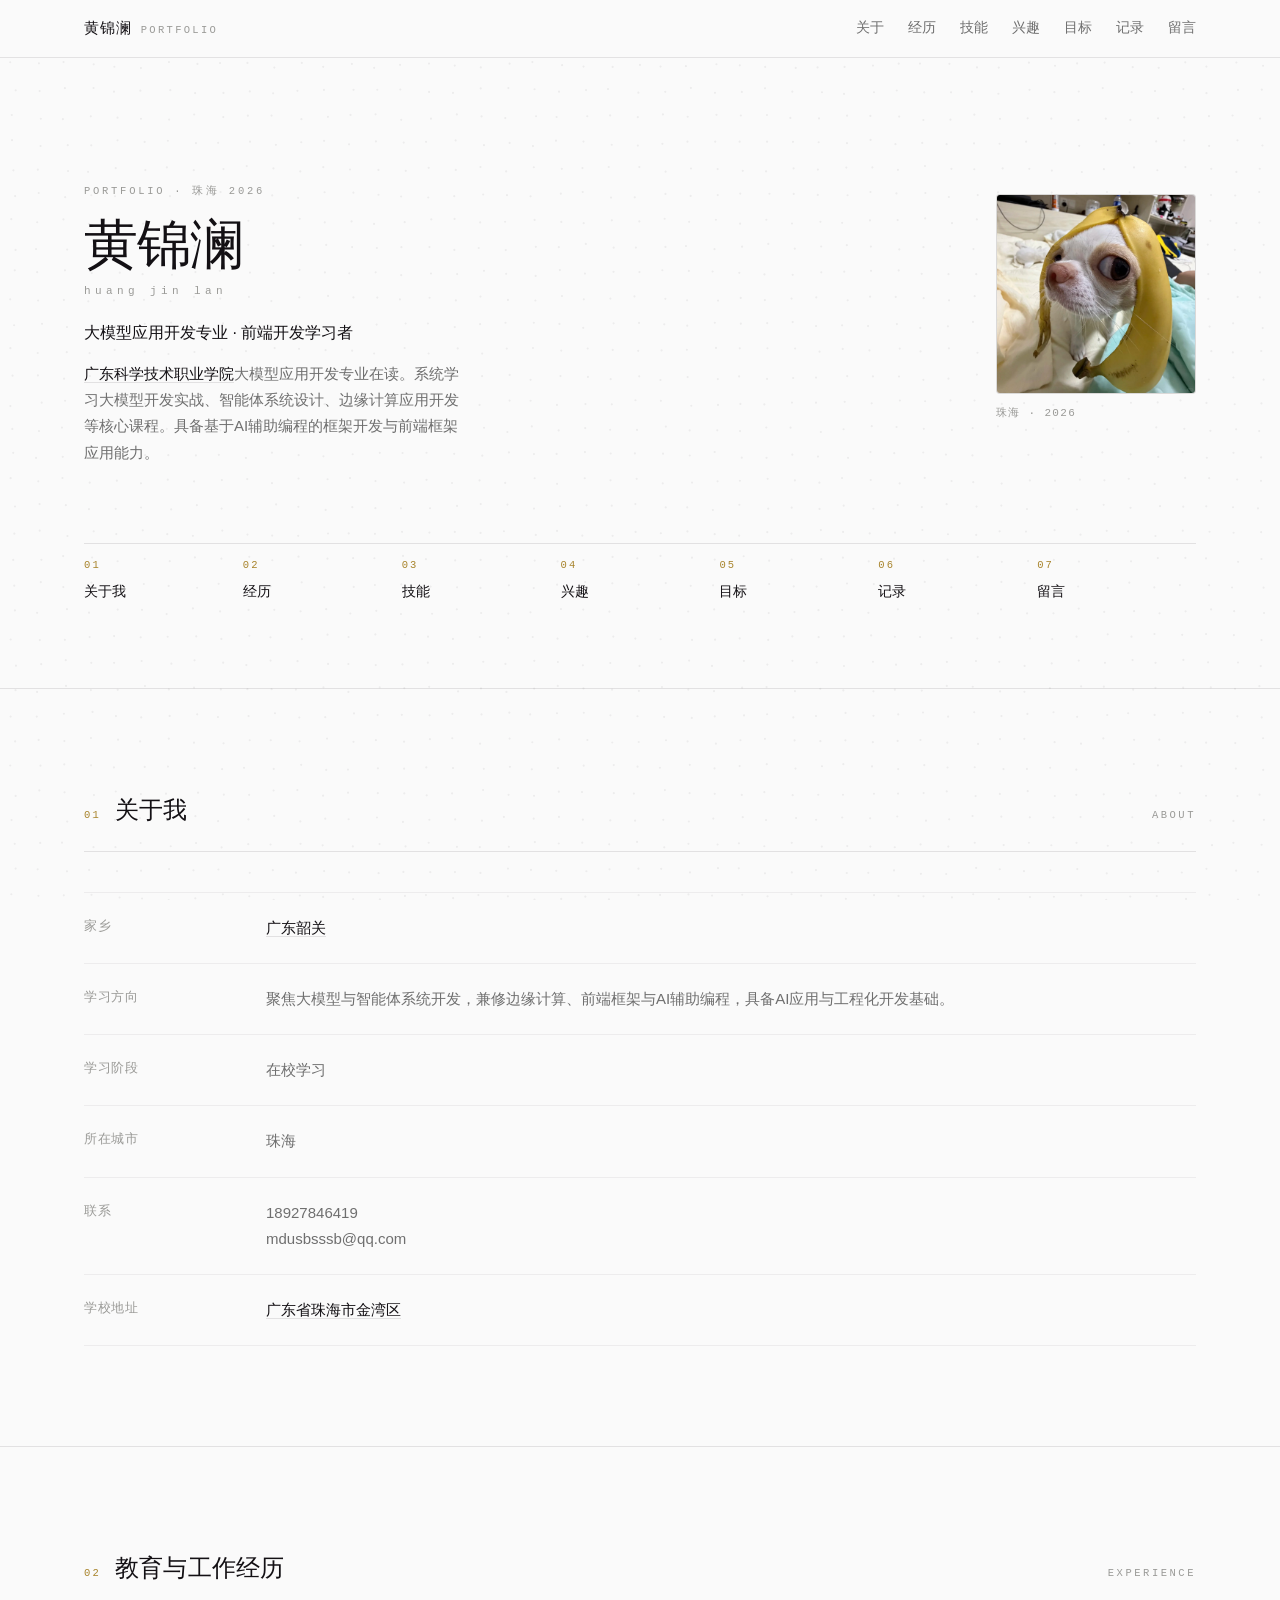
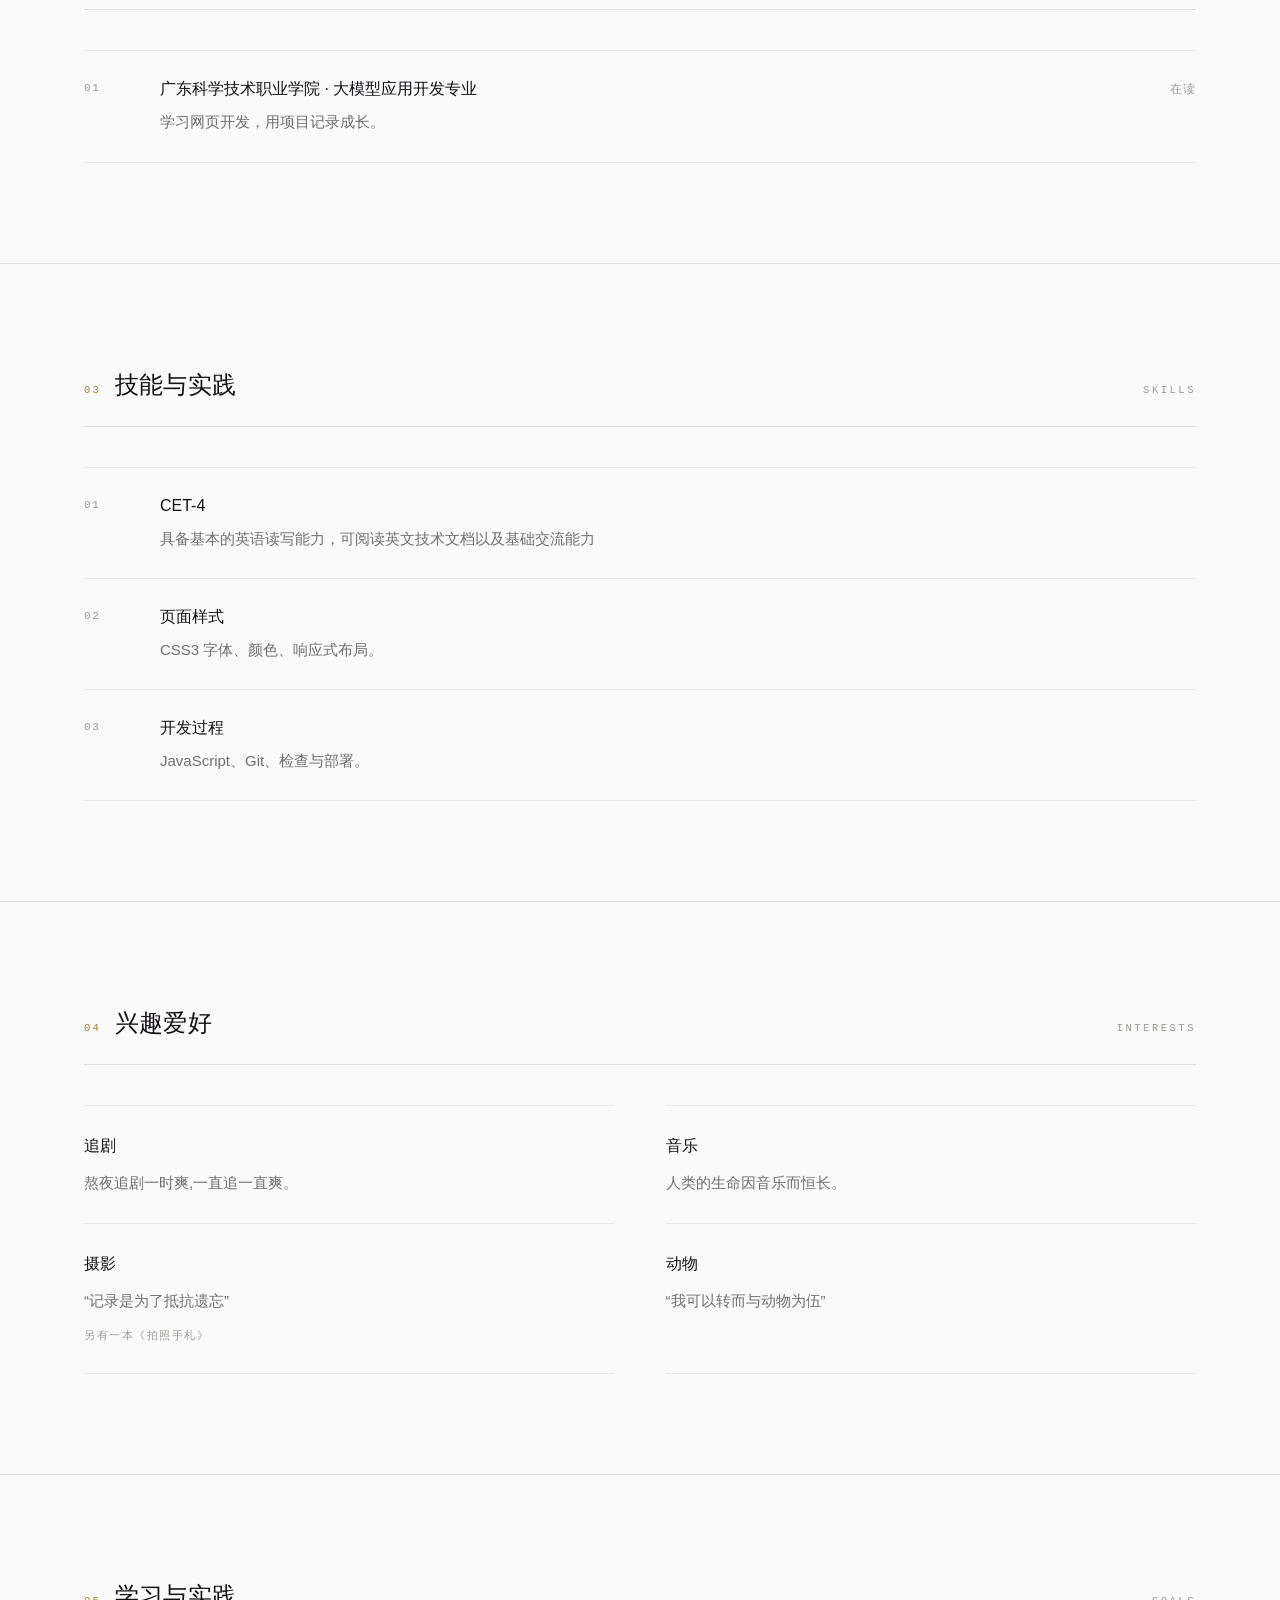
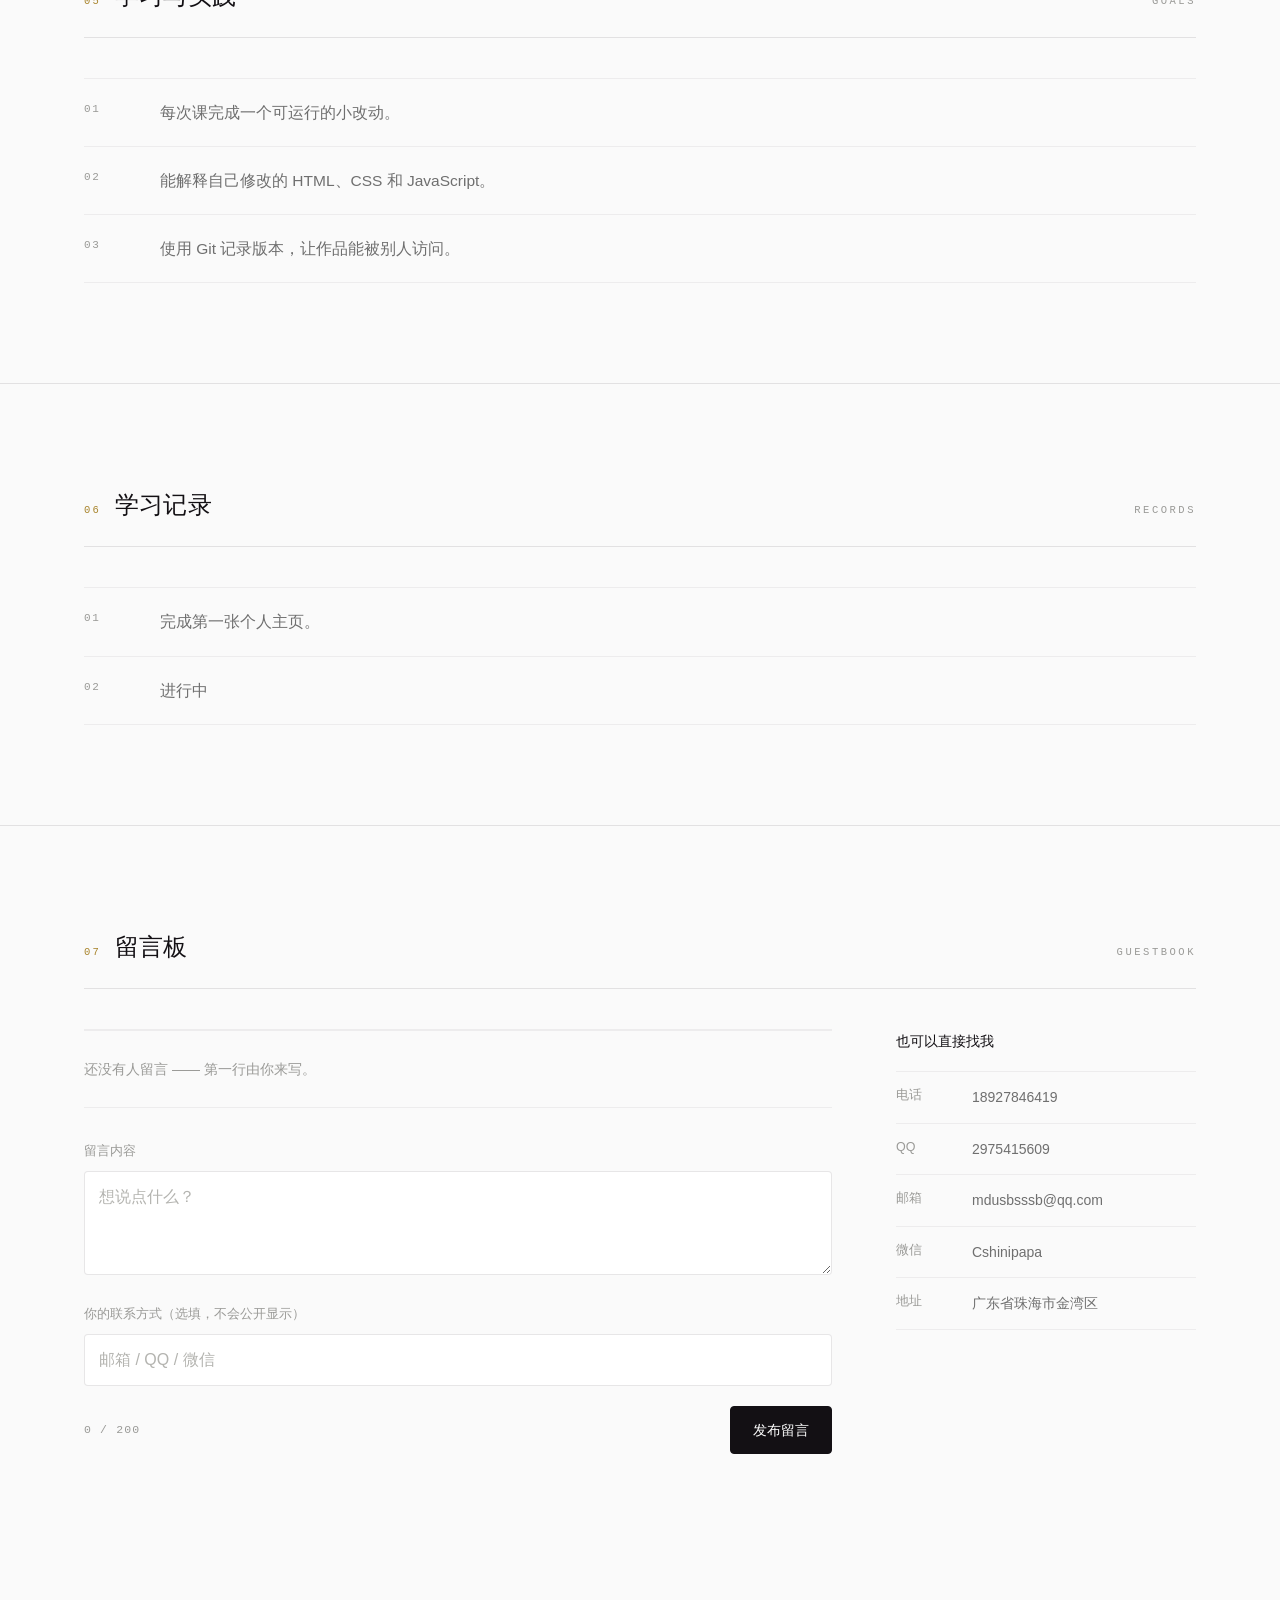
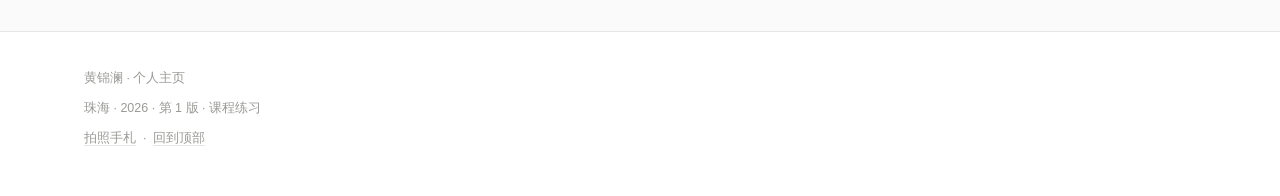
==== commit 6f6fa8d4: "gx" ====
--- a/index.html
+++ b/index.html
@@ -105,6 +105,16 @@
 }
 .progress i { display: block; width: 0; height: 100%; background: var(--naples); }
 
+/* 背景层：一张铺满视口、固定不动的 canvas，画「光标跟随」的生成点阵。
+   它待在 z-index:-1 —— 页面底色之上、一切内容之下，所以文字永远画在它上面，
+   不存在「先栅格化再重采样」的问题（有字的元素不许 transform 那条铁律没被碰）。
+   pointer-events:none 才不会挡住底下的链接与按钮；脚本被禁用时它就是一块空白。 */
+#bgfx {
+  position: fixed; left: 0; top: 0; width: 100%; height: 100%;
+  z-index: -1; pointer-events: none;
+}
+@media print { #bgfx { display: none; } }
+
 .bar {
   position: sticky; top: 0; z-index: 30;
   background: var(--bg);
@@ -472,6 +482,11 @@
   </style>
 </head>
 <body>
+
+  <!-- 背景层：固定铺满的 canvas，画光标跟随的生成点阵。
+       纯装饰 —— aria-hidden 不进阅读顺序，pointer-events:none 不接鼠标事件
+       （否则会把底下的链接和按钮一起挡掉）。脚本关掉时它是一块空白。 -->
+  <canvas aria-hidden="true" id="bgfx"></canvas>
 
   <a class="skip" href="#about">跳到正文</a>
 
@@ -787,7 +802,7 @@
 /* =========================================================
    极简欧式单页 · 交互脚本
    ① 进度线 + 当前章节   ② 续读进度（localStorage）
-   ③ 滚动淡入            ④ 留言板
+   ③ 滚动淡入            ④ 留言板            ⑤ 背景层（光标跟随点阵）
    ========================================================= */
 (function () {
   "use strict";
@@ -1169,6 +1184,248 @@
     }
   }
 
+  /* ⑤ 背景层：光标跟随的生成点阵
+     ---------------------------------------------------------
+     这一层是手写 canvas，没有引 p5.js。参考站的动效确实是用 p5 做的，但 p5
+     压缩后接近 1MB，而这里只用得上「点 + 线」两件事 —— 手写几十行就够，
+     还能保住「全站零网络请求、断网离线也能打开」这条底线。
+
+     画面：一张极淡的点阵铺满视口（强度等于 --line-soft，算是纸面的质感）；
+     光标进来后，势力半径内的点会亮成冷青、被轻轻推开、再弹回原位，
+     同时几条发丝线把光标和最近的几个点连起来 —— 最近的那一条借一点
+     拿波里黄，沿用全站「暖色 = 你在这儿」的分工。
+
+     三条自我约束：
+       · 只碰坐标、半径和透明度，不碰任何有字的元素；
+       · 用户要求「减少动态效果」时不跑动画循环，点阵与连线立刻到位、没有缓动；
+       · 没人动鼠标、位移也回弹干净之后，循环自己停掉，不空转烧电。
+
+     注：下面 ctx.setTransform 那行是 canvas 的分辨率缩放，跟 CSS 的
+     transform 动画没有关系（那条铁律管的是「有字的元素」）。
+     ========================================================= */
+  (function () {
+    var cvs = document.getElementById("bgfx");
+    if (!cvs || !cvs.getContext) return;
+    var ctx = cvs.getContext("2d");
+    if (!ctx) return;
+
+    /* 想调观感就动这几个数（单位都是 CSS 像素） */
+    var GAP_MIN = 26, GAP_MAX = 40;   /* 点阵间距：窄屏往宽了放，免得糊成一片 */
+    var RADIUS = 165;                 /* 光标的势力半径 */
+    var DOT_R = 1.1;                  /* 点的半径 */
+    var DOT_A = 0.055;                /* 远处点的强度（= --line-soft） */
+    var DOT_A_NEAR = 0.40;            /* 光标脚下的强度 */
+    var RING_R = 8;                   /* 光标圈半径 */
+    var MAX_SHIFT = 2.2;              /* 单点最大位移，再大就嫌闹 */
+    var LINK_MAX = 5;                 /* 最多连几条线 */
+    var INK = "19, 16, 20";           /* --ink */
+    var COLD = "23, 83, 101";         /* --cold */
+    var NAPLES = "168, 132, 44";      /* --naples-ink */
+
+    var W = 0, H = 0, DPR = 1;
+    var dots = [];
+    var mx = 0, my = 0;               /* 原始光标 */
+    var cx = 0, cy = 0;               /* 平滑后的光标：点是跟着它游，不是被硬拽 */
+    var inside = false;
+    var present = 0;                  /* 0..1 光标的存在感，移出后慢慢退场 */
+    var near = [];                    /* 每帧收集「势力范围内」的点，用来连线 */
+    var raf = null, lastTs = 0;
+    var mqReduce = window.matchMedia("(prefers-reduced-motion: reduce)");
+
+    /* 稳定的伪随机：同一个格子在每次重排里都抖向同一处，不会自己乱跳 */
+    function rand(seed) {
+      var v = Math.sin(seed * 12.9898) * 43758.5453;
+      return v - Math.floor(v);
+    }
+
+    function build() {
+      var gap = Math.round(Math.sqrt((W * H) / 1700));
+      gap = Math.max(GAP_MIN, Math.min(GAP_MAX, gap));
+      dots = [];
+      var n = 0;
+      for (var y = gap * 0.5; y < H; y += gap) {
+        for (var x = gap * 0.5; x < W; x += gap) {
+          dots.push({
+            hx: x + (rand(n) - 0.5) * gap * 0.24,      /* 原位：抖一点，别像表格线 */
+            hy: y + (rand(n + 9999) - 0.5) * gap * 0.24,
+            ox: 0, oy: 0, vx: 0, vy: 0                 /* 位移与速度 */
+          });
+          n++;
+        }
+      }
+    }
+
+    function measure() {
+      DPR = Math.min(2, window.devicePixelRatio || 1);  /* 上限 2：3x 屏上点太密反而脏 */
+      W = window.innerWidth;
+      H = window.innerHeight;
+      cvs.width = Math.round(W * DPR);
+      cvs.height = Math.round(H * DPR);
+      cvs.style.width = W + "px";
+      cvs.style.height = H + "px";
+      ctx.setTransform(DPR, 0, 0, DPR, 0, 0);
+      build();
+      cx = mx; cy = my;
+      paint();
+    }
+
+    /* 一步物理：回弹 + 被光标推开。返回「当前还剩多少动静」，用来决定要不要停循环 */
+    function step(dt) {
+      if (mqReduce.matches) {           /* 要求减少动态效果：一切立刻到位，没有缓动 */
+        present = inside ? 1 : 0;
+        cx = mx; cy = my;
+        return 0;
+      }
+
+      present += ((inside ? 1 : 0) - present) * 0.12 * dt;
+      if (!inside && present < 0.002) present = 0;
+
+      if (inside) {                     /* 光标自己也有一点迟滞 */
+        cx += (mx - cx) * 0.20 * dt;
+        cy += (my - cy) * 0.20 * dt;
+      }
+
+      var energy = present;
+      var damp = Math.pow(0.90, dt);
+
+      for (var i = 0; i < dots.length; i++) {
+        var d = dots[i];
+        var px = d.hx + d.ox, py = d.hy + d.oy;
+
+        if (present > 0.01) {           /* 推开：越近推得越狠，且随存在感退场而减弱 */
+          var dx = px - cx, dy = py - cy;
+          var dist2 = dx * dx + dy * dy;
+          if (dist2 < RADIUS * RADIUS && dist2 > 0.01) {
+            var dist = Math.sqrt(dist2);
+            var f = 1 - dist / RADIUS;
+            f = f * f * 0.62 * present;
+            d.vx += (dx / dist) * f * dt;
+            d.vy += (dy / dist) * f * dt;
+          }
+        }
+
+        d.vx += -d.ox * 0.13 * dt;      /* 回弹：离原位越远拉得越狠 */
+        d.vy += -d.oy * 0.13 * dt;
+        d.vx *= damp; d.vy *= damp;
+        d.ox += d.vx * dt; d.oy += d.vy * dt;
+
+        var len = Math.sqrt(d.ox * d.ox + d.oy * d.oy);
+        if (len > MAX_SHIFT) {          /* 兜底：别让某一帧的力把点甩飞出去 */
+          var k = MAX_SHIFT / len;
+          d.ox *= k; d.oy *= k; d.vx *= k; d.vy *= k;
+          len = MAX_SHIFT;
+        }
+        if (len > energy) energy = len;
+      }
+      return energy;
+    }
+
+    function paint() {
+      ctx.clearRect(0, 0, W, H);
+
+      var n = dots.length, i, d, px, py, t;
+      near.length = 0;
+
+      /* 第一批：没人理的点。合成一条路径、一个颜色，画 1500 个点也就一次填充 */
+      ctx.fillStyle = "rgba(" + INK + ", " + DOT_A + ")";
+      ctx.beginPath();
+      for (i = 0; i < n; i++) {
+        d = dots[i];
+        px = d.hx + d.ox; py = d.hy + d.oy;
+        t = 0;
+        if (present > 0.01) {
+          var dx = px - cx, dy = py - cy;
+          var dist2 = dx * dx + dy * dy;
+          if (dist2 < RADIUS * RADIUS) {
+            var dist = Math.sqrt(dist2);
+            t = (1 - dist / RADIUS) * present;
+            near.push({ d: dist, x: px, y: py });
+          }
+        }
+        if (t > 0.004) continue;        /* 这些留给第二批单独上色 */
+        ctx.moveTo(px + DOT_R, py);
+        ctx.arc(px, py, DOT_R, 0, 6.28319);
+      }
+      ctx.fill();
+
+      /* 第二批：光标势力范围内的点，逐个亮成冷青、个头略涨 */
+      for (i = 0; i < near.length; i++) {
+        var p = near[i];
+        var tt = (1 - p.d / RADIUS) * present;
+        ctx.fillStyle = "rgba(" + COLD + ", " + (DOT_A + (DOT_A_NEAR - DOT_A) * tt).toFixed(3) + ")";
+        ctx.beginPath();
+        ctx.arc(p.x, p.y, DOT_R + tt, 0, 6.28319);
+        ctx.fill();
+      }
+
+      if (!near.length || present <= 0.01) return;
+
+      /* 发丝线：从光标连到最近的几个点；最近的那一条用拿波里黄 */
+      near.sort(function (a, b) { return a.d - b.d; });
+      var lim = Math.min(LINK_MAX, near.length);
+      ctx.lineWidth = 1;
+      for (i = 0; i < lim; i++) {
+        var q = near[i];
+        var fall = 1 - q.d / RADIUS;
+        var warm = i === 0;
+        ctx.strokeStyle = "rgba(" + (warm ? NAPLES : COLD) + ", " +
+          (present * fall * (warm ? 0.34 : 0.26)).toFixed(3) + ")";
+        ctx.beginPath();
+        ctx.moveTo(cx, cy);
+        ctx.lineTo(q.x, q.y);
+        ctx.stroke();
+      }
+
+      /* 光标自己：一圈发丝线，没有填充、没有光晕 */
+      ctx.strokeStyle = "rgba(" + COLD + ", " + (present * 0.30).toFixed(3) + ")";
+      ctx.beginPath();
+      ctx.arc(cx, cy, RING_R, 0, 6.28319);
+      ctx.stroke();
+    }
+
+    function loop(ts) {
+      var dt = lastTs ? Math.min(2.4, Math.max(0.35, (ts - lastTs) / 16.67)) : 1;
+      lastTs = ts;
+      var energy = step(dt);
+      paint();
+
+      /* 静下来了就自己停：没人动鼠标的时候这一层不占 CPU */
+      if (mqReduce.matches || (!inside && energy < 0.01)) { raf = null; lastTs = 0; return; }
+      raf = window.requestAnimationFrame(loop);
+    }
+
+    function wake() {
+      if (mqReduce.matches) { step(1); paint(); return; }   /* 不跑循环，直接出结果 */
+      if (raf === null) { lastTs = 0; raf = window.requestAnimationFrame(loop); }
+    }
+
+    window.addEventListener("pointermove", function (ev) {
+      var r = cvs.getBoundingClientRect();
+      mx = ev.clientX - r.left;
+      my = ev.clientY - r.top;
+      inside = true;
+      wake();
+    }, { passive: true });
+
+    /* 指针离开窗口 / 失去焦点 / 抬手（触屏）：把光标请出去，让标记退场 */
+    function leave() { inside = false; wake(); }
+    document.addEventListener("mouseleave", leave);
+    window.addEventListener("blur", leave);
+    /* 抬手退场只对「触屏 / 笔」生效 —— 鼠标点一下不该把标记赶走 */
+    function leaveIfNonMouse(ev) { if (ev.pointerType !== "mouse") leave(); }
+    window.addEventListener("pointerup", leaveIfNonMouse, { passive: true });
+    window.addEventListener("pointercancel", leaveIfNonMouse, { passive: true });
+
+    window.addEventListener("resize", measure);
+    document.addEventListener("visibilitychange", function () {
+      if (document.hidden) { raf = null; lastTs = 0; inside = false; present = 0; }
+      else { wake(); }
+    });
+    if (mqReduce.addEventListener) mqReduce.addEventListener("change", wake);
+
+    measure();
+  })();
+
   window.addEventListener("scroll", onScroll, { passive: true });
   window.addEventListener("resize", onScroll);
 
